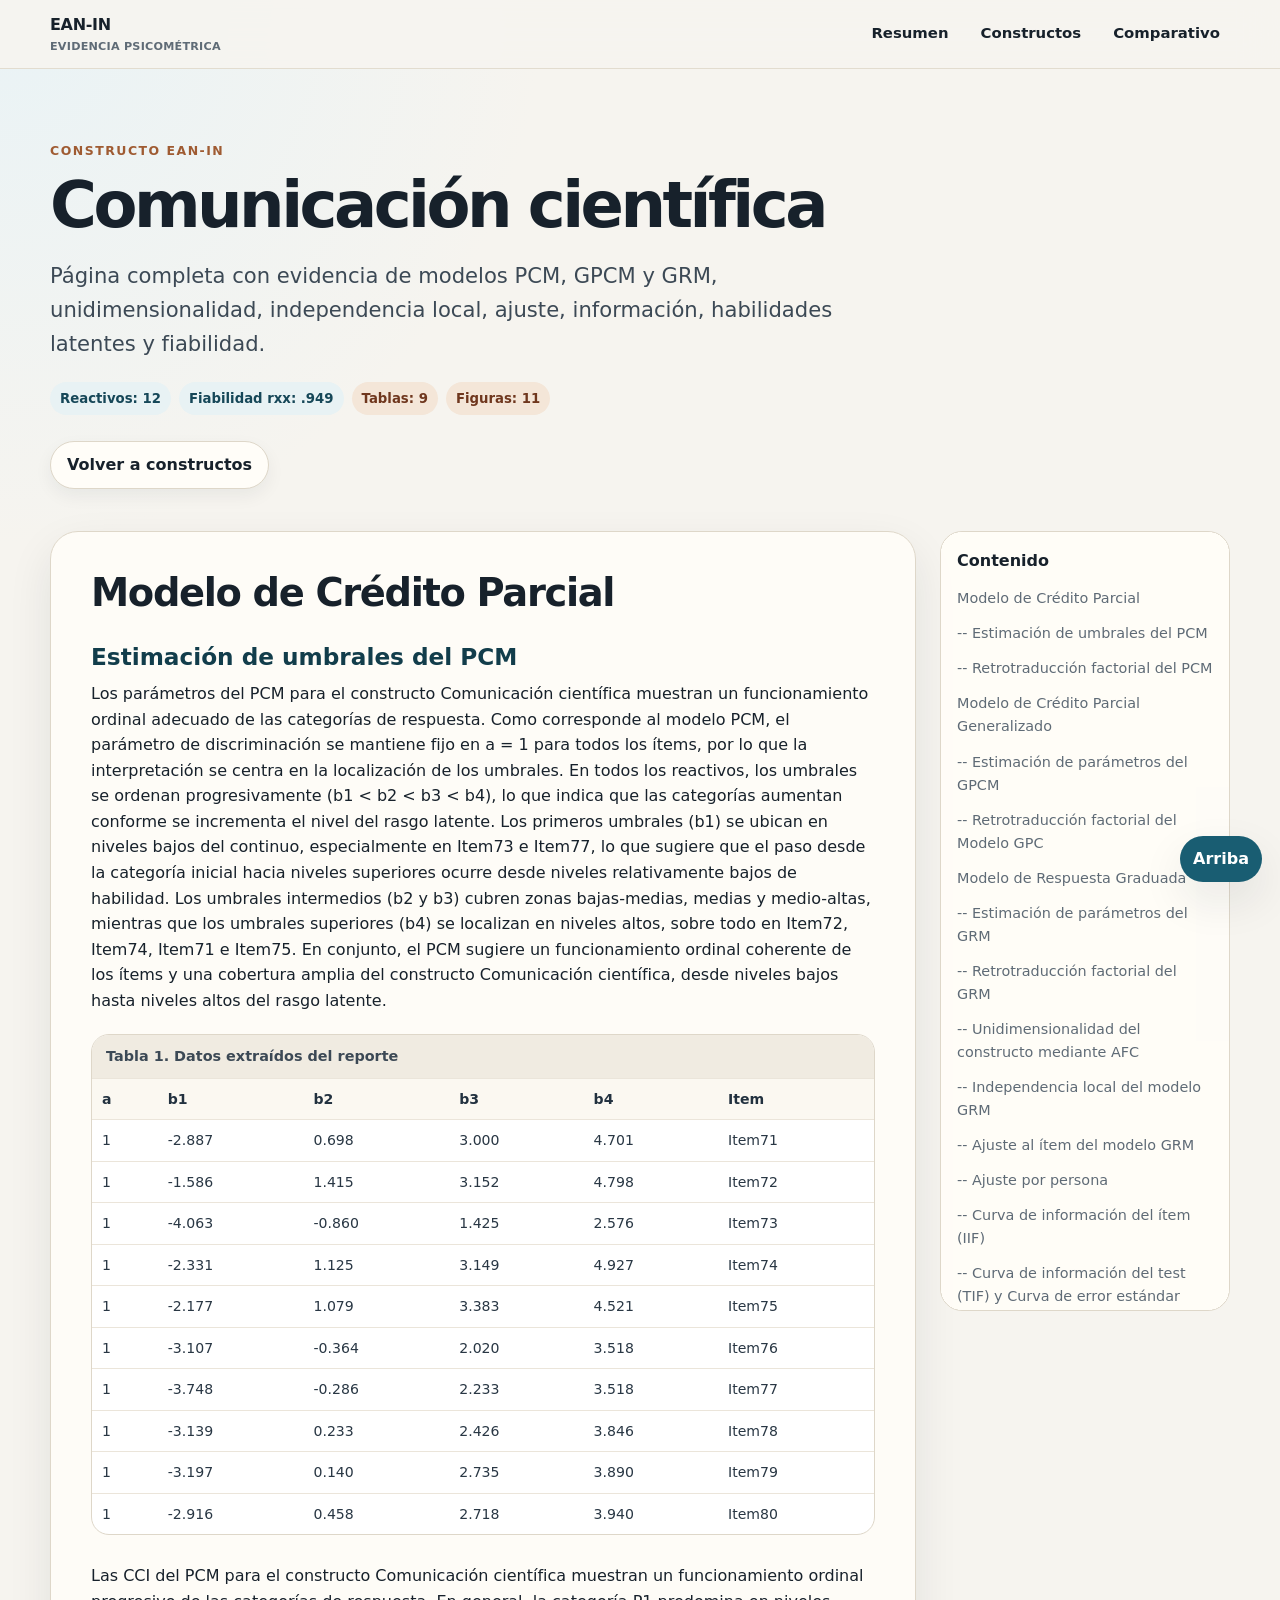
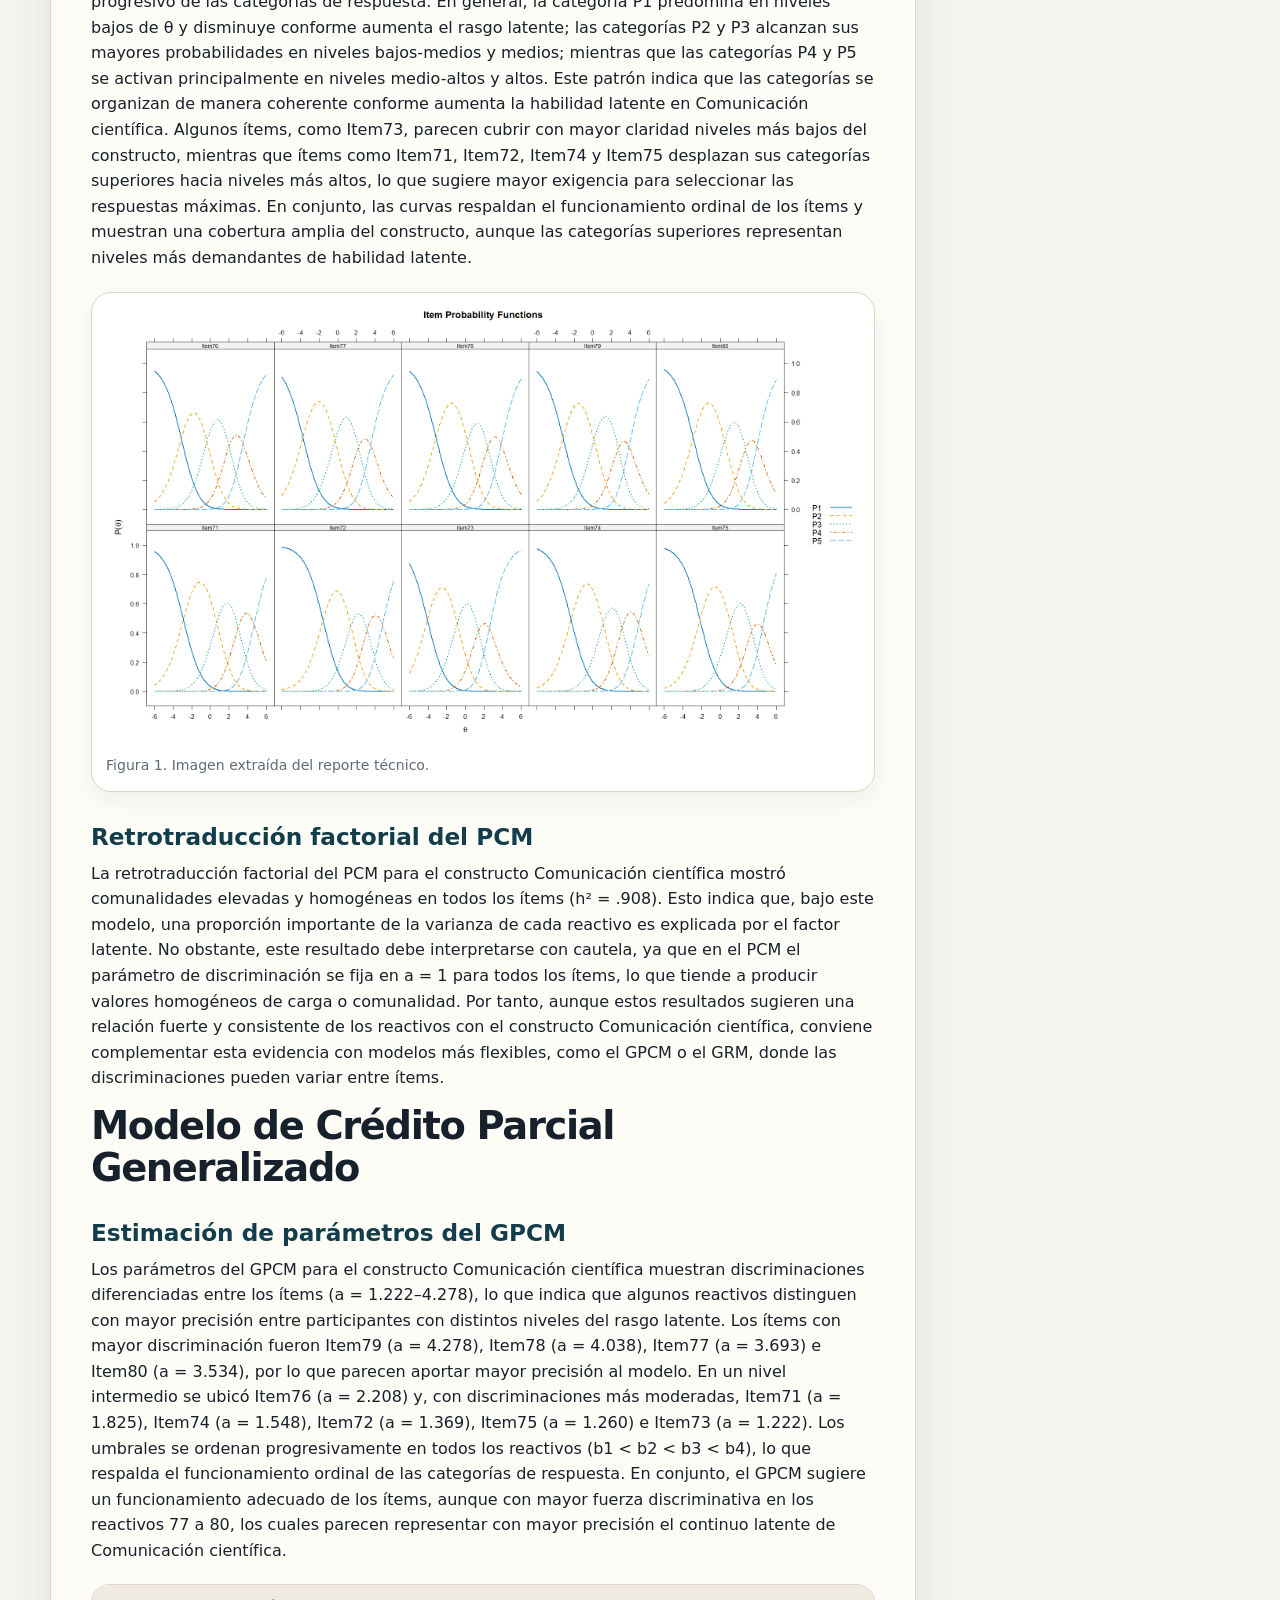
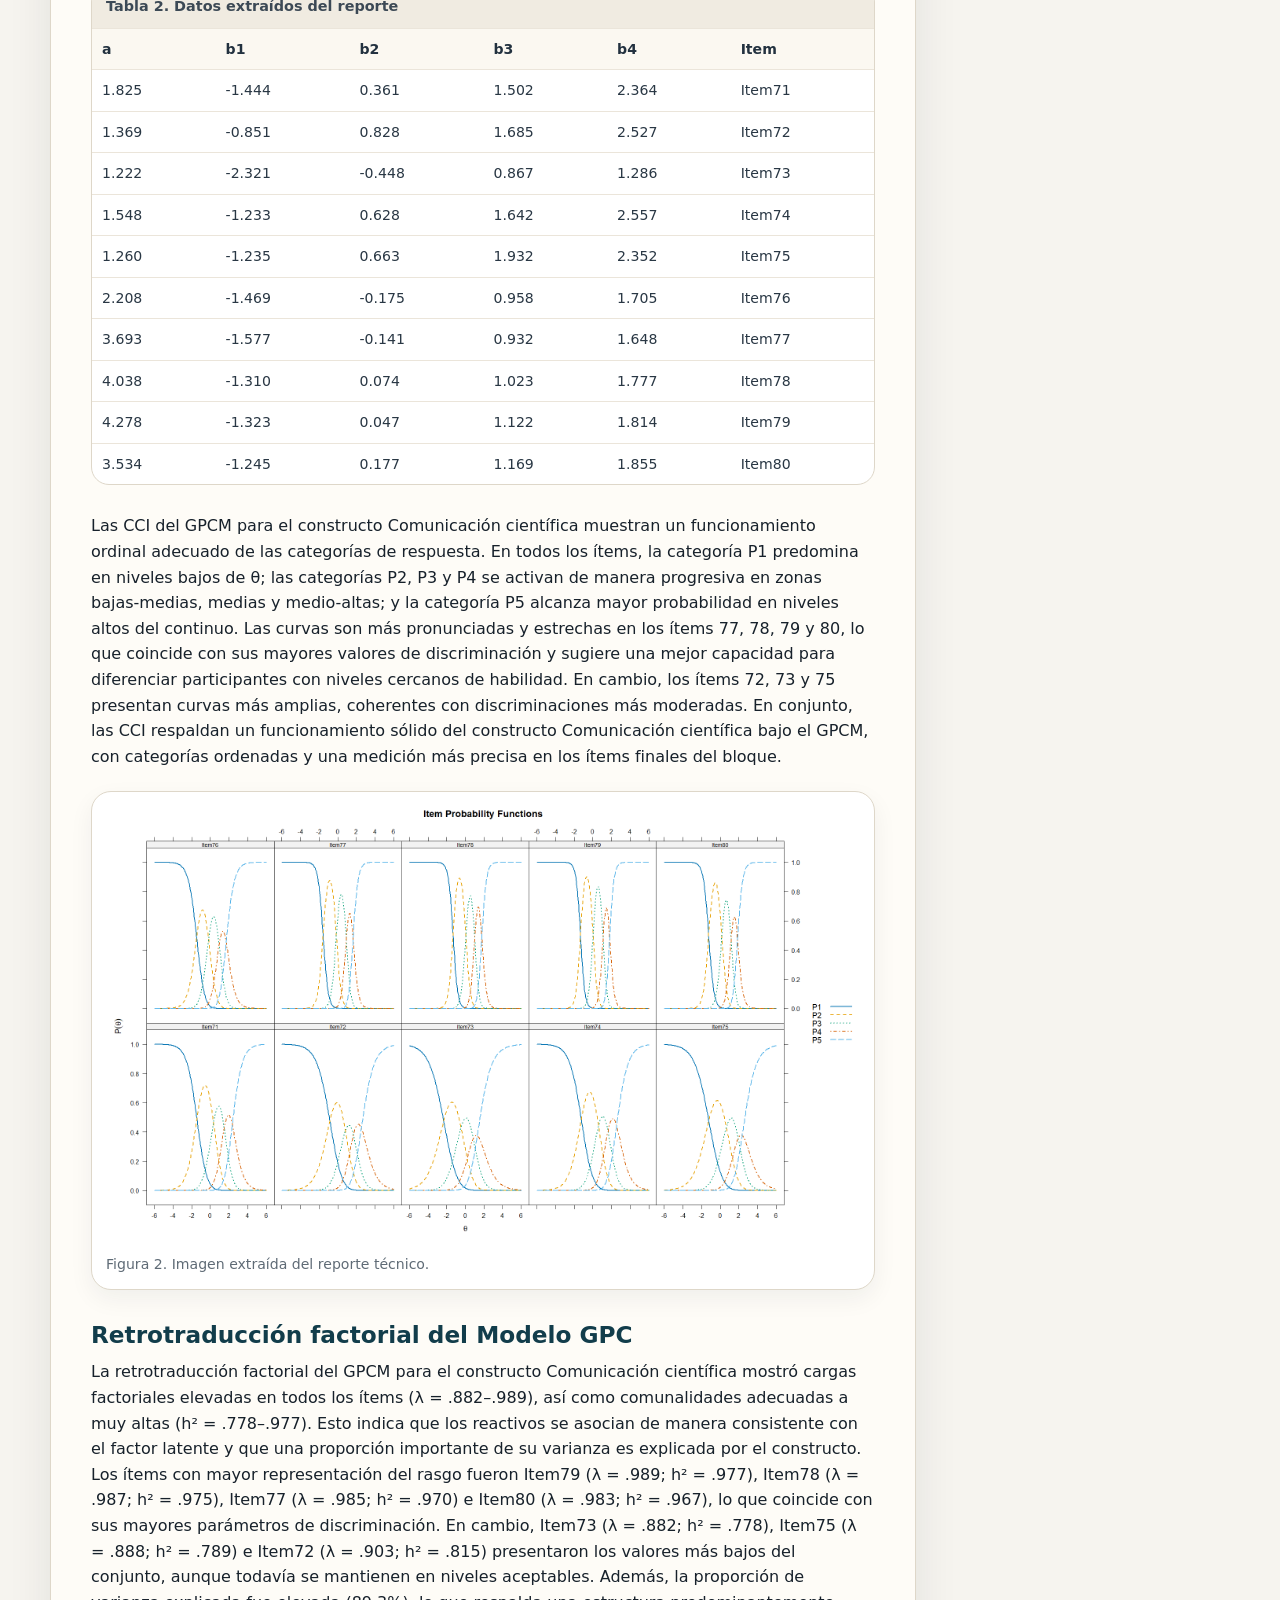
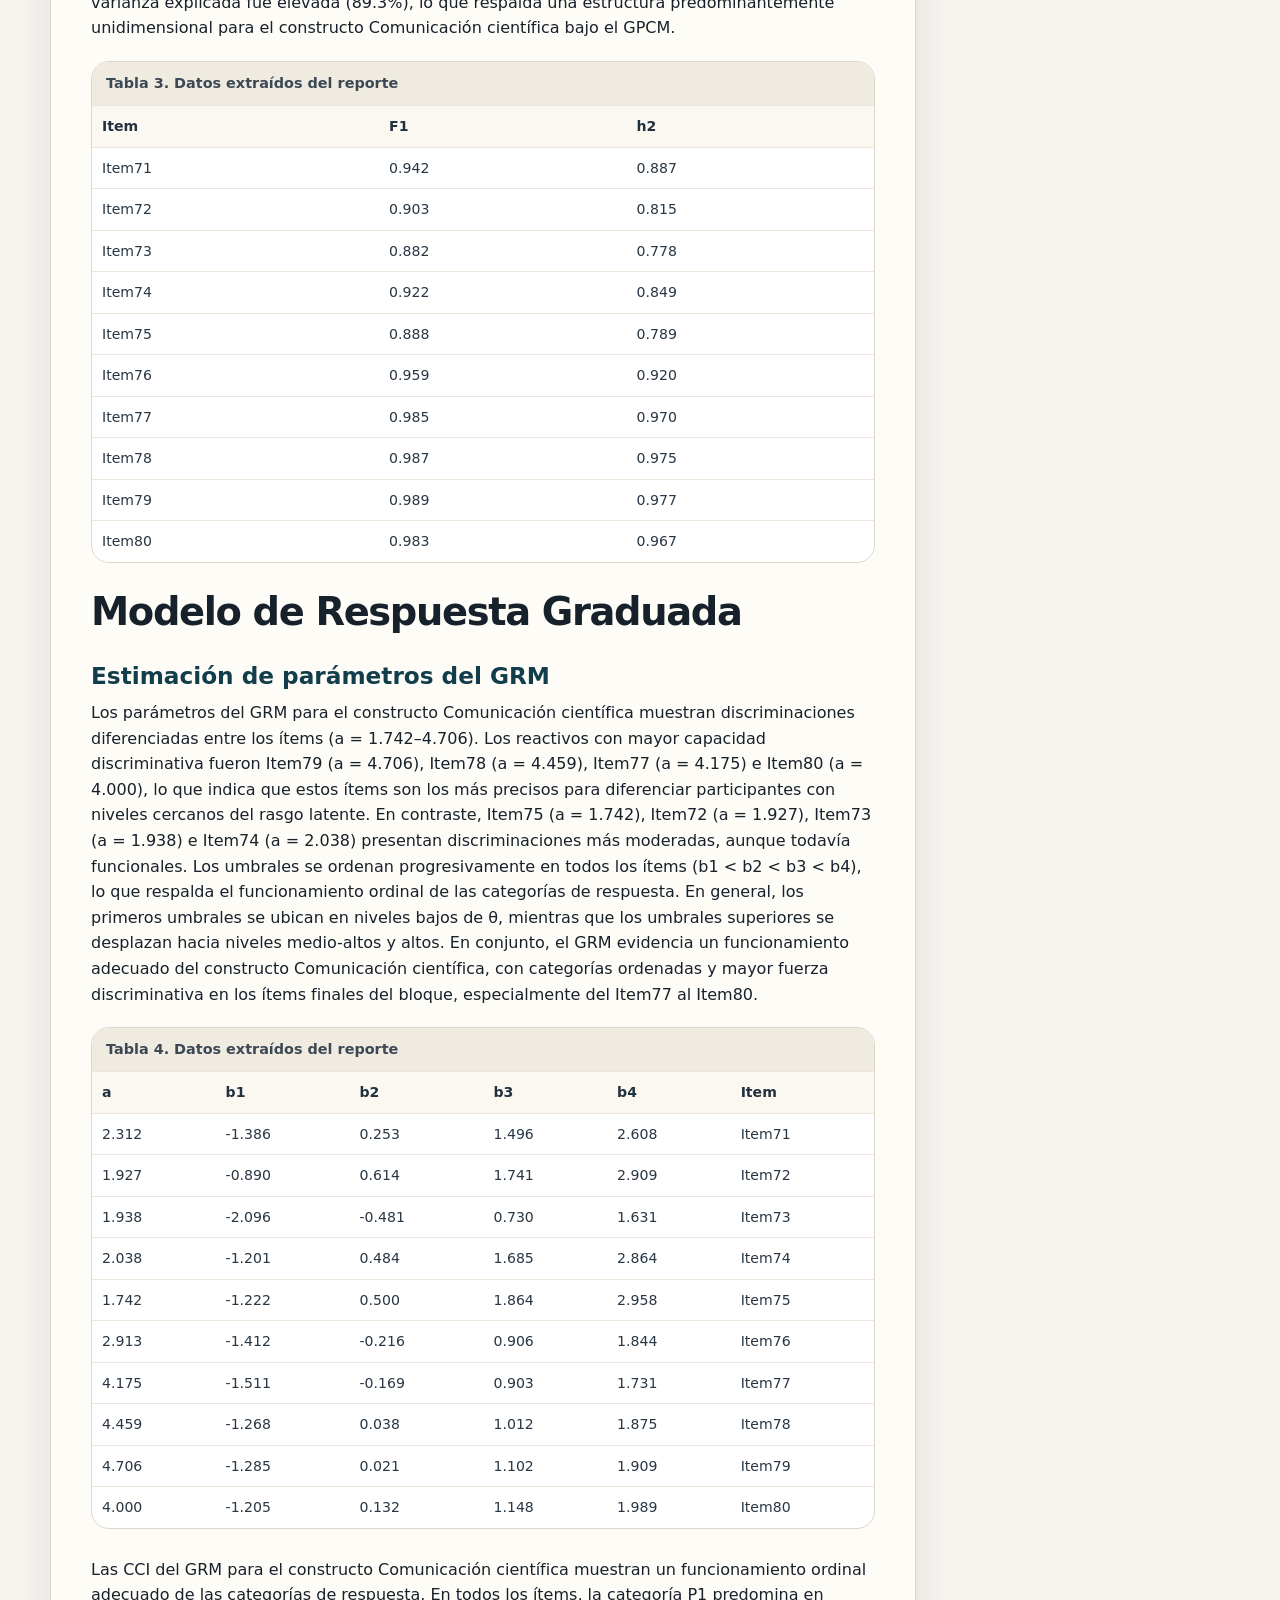
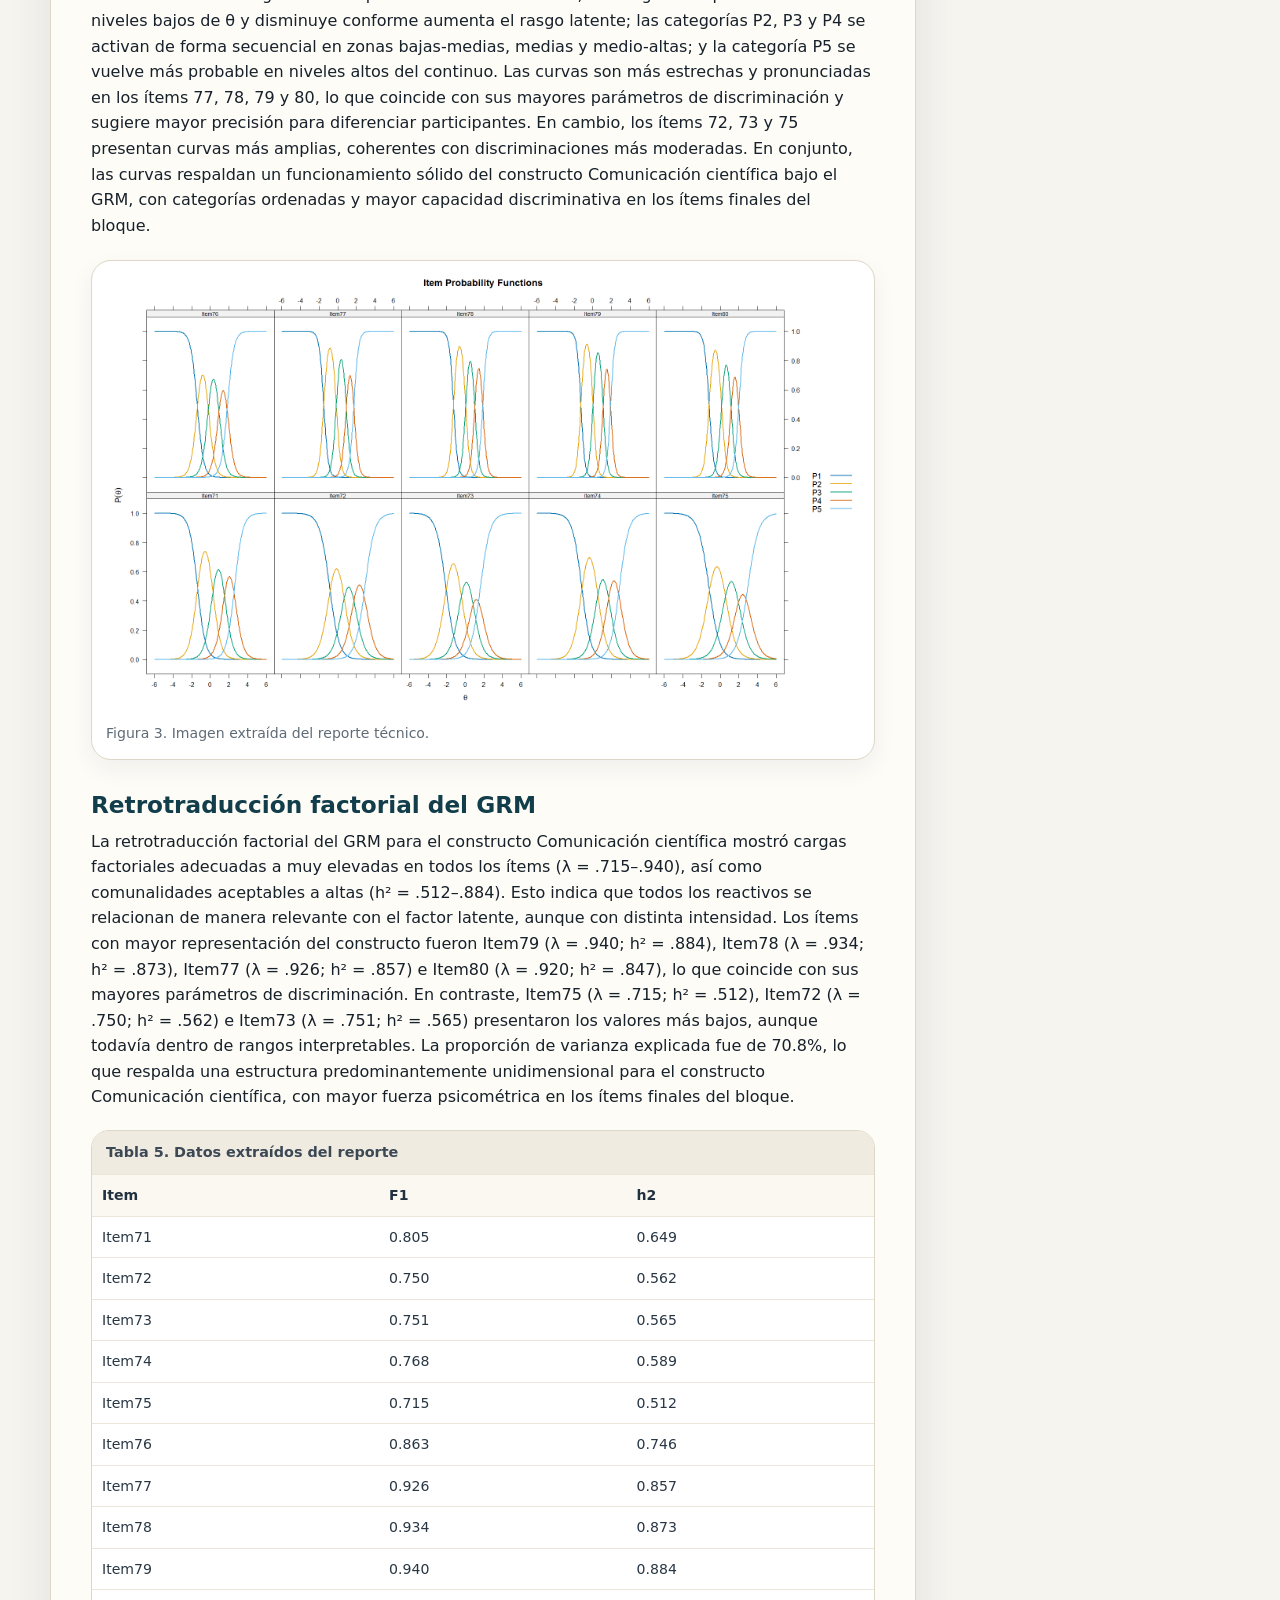
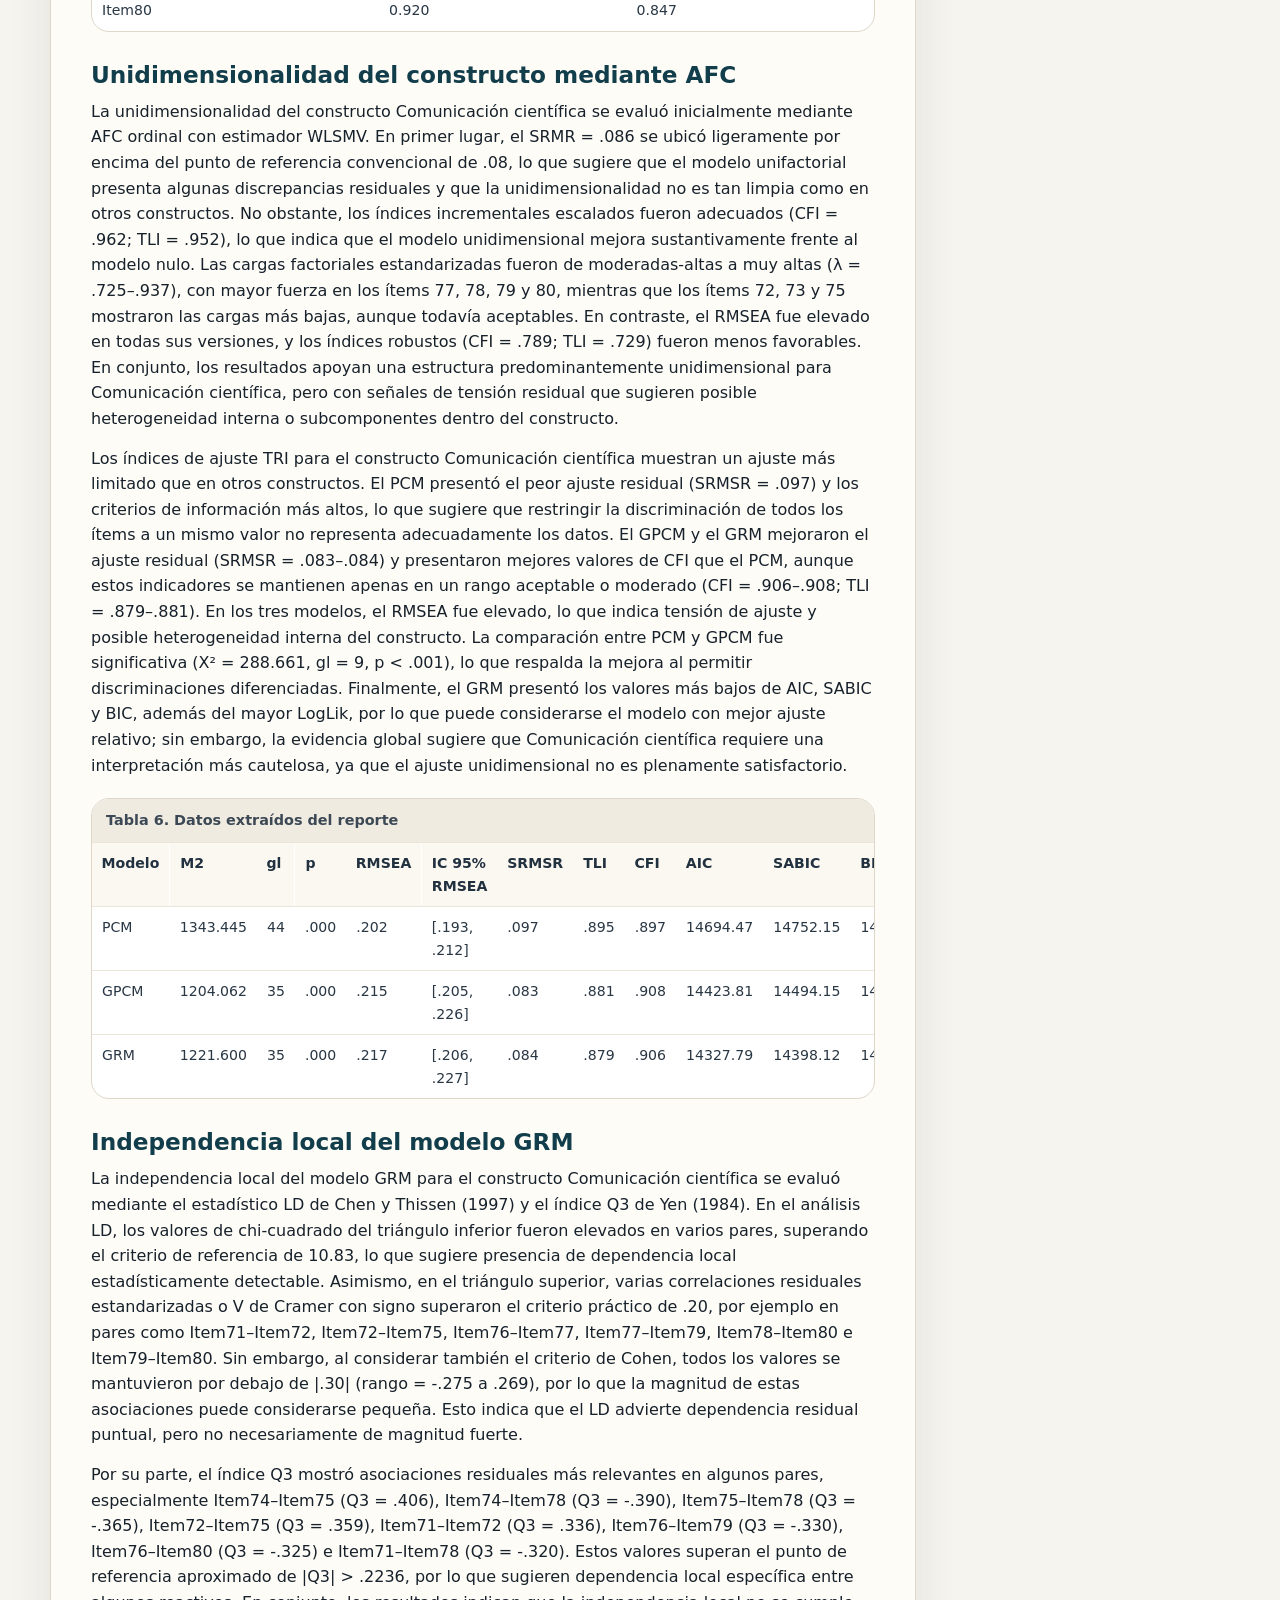
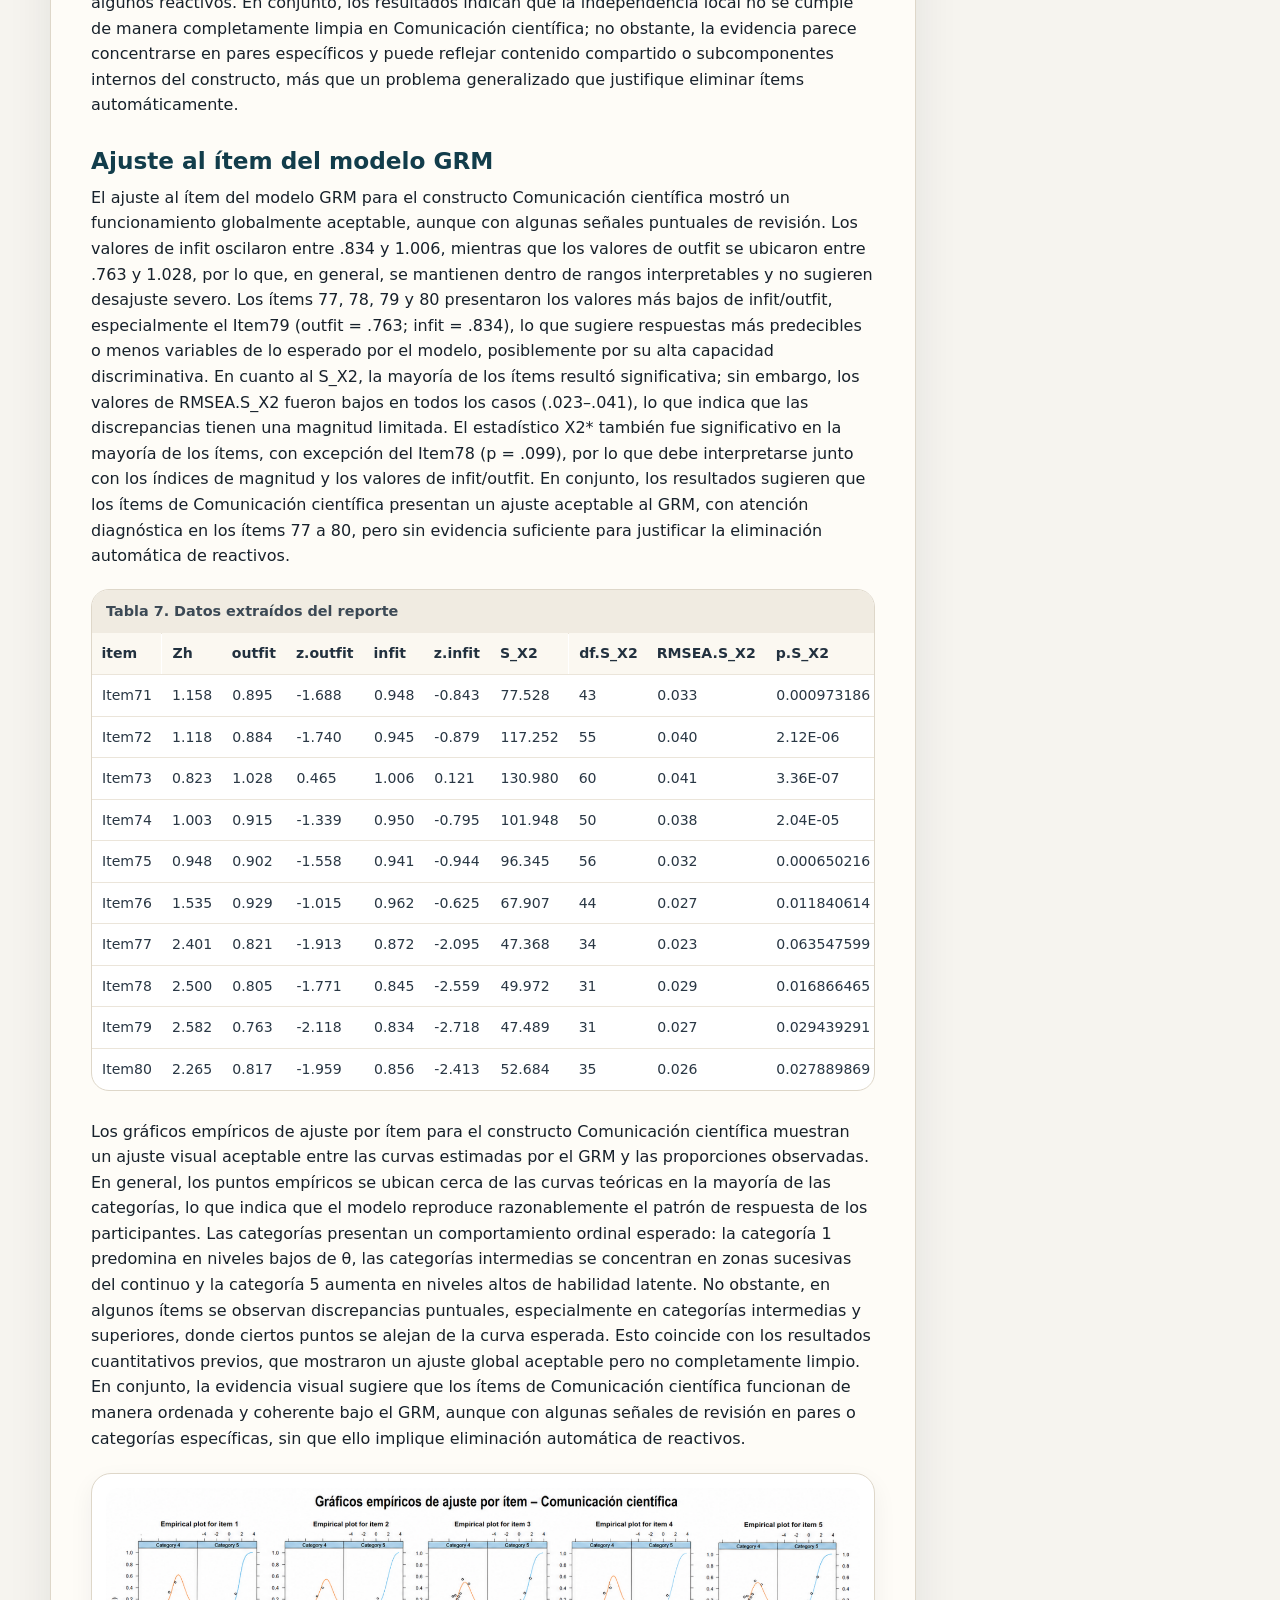
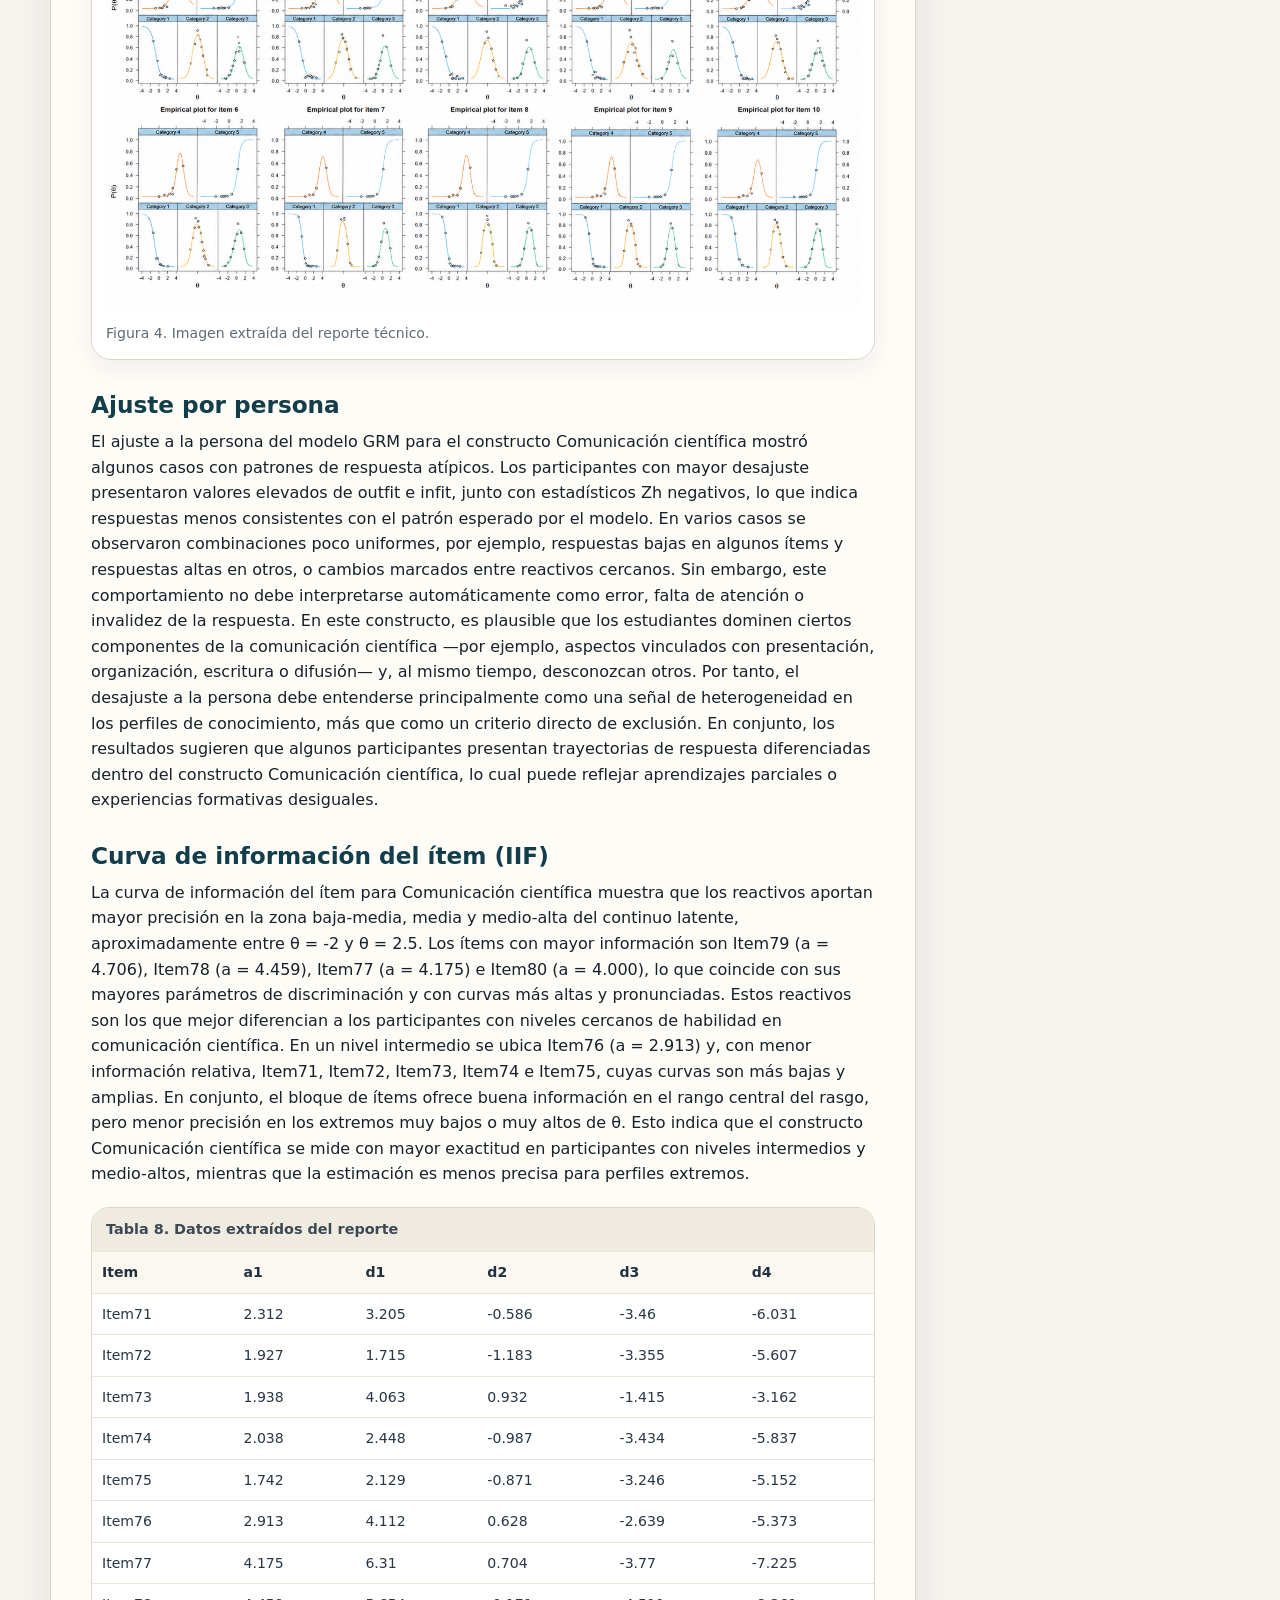
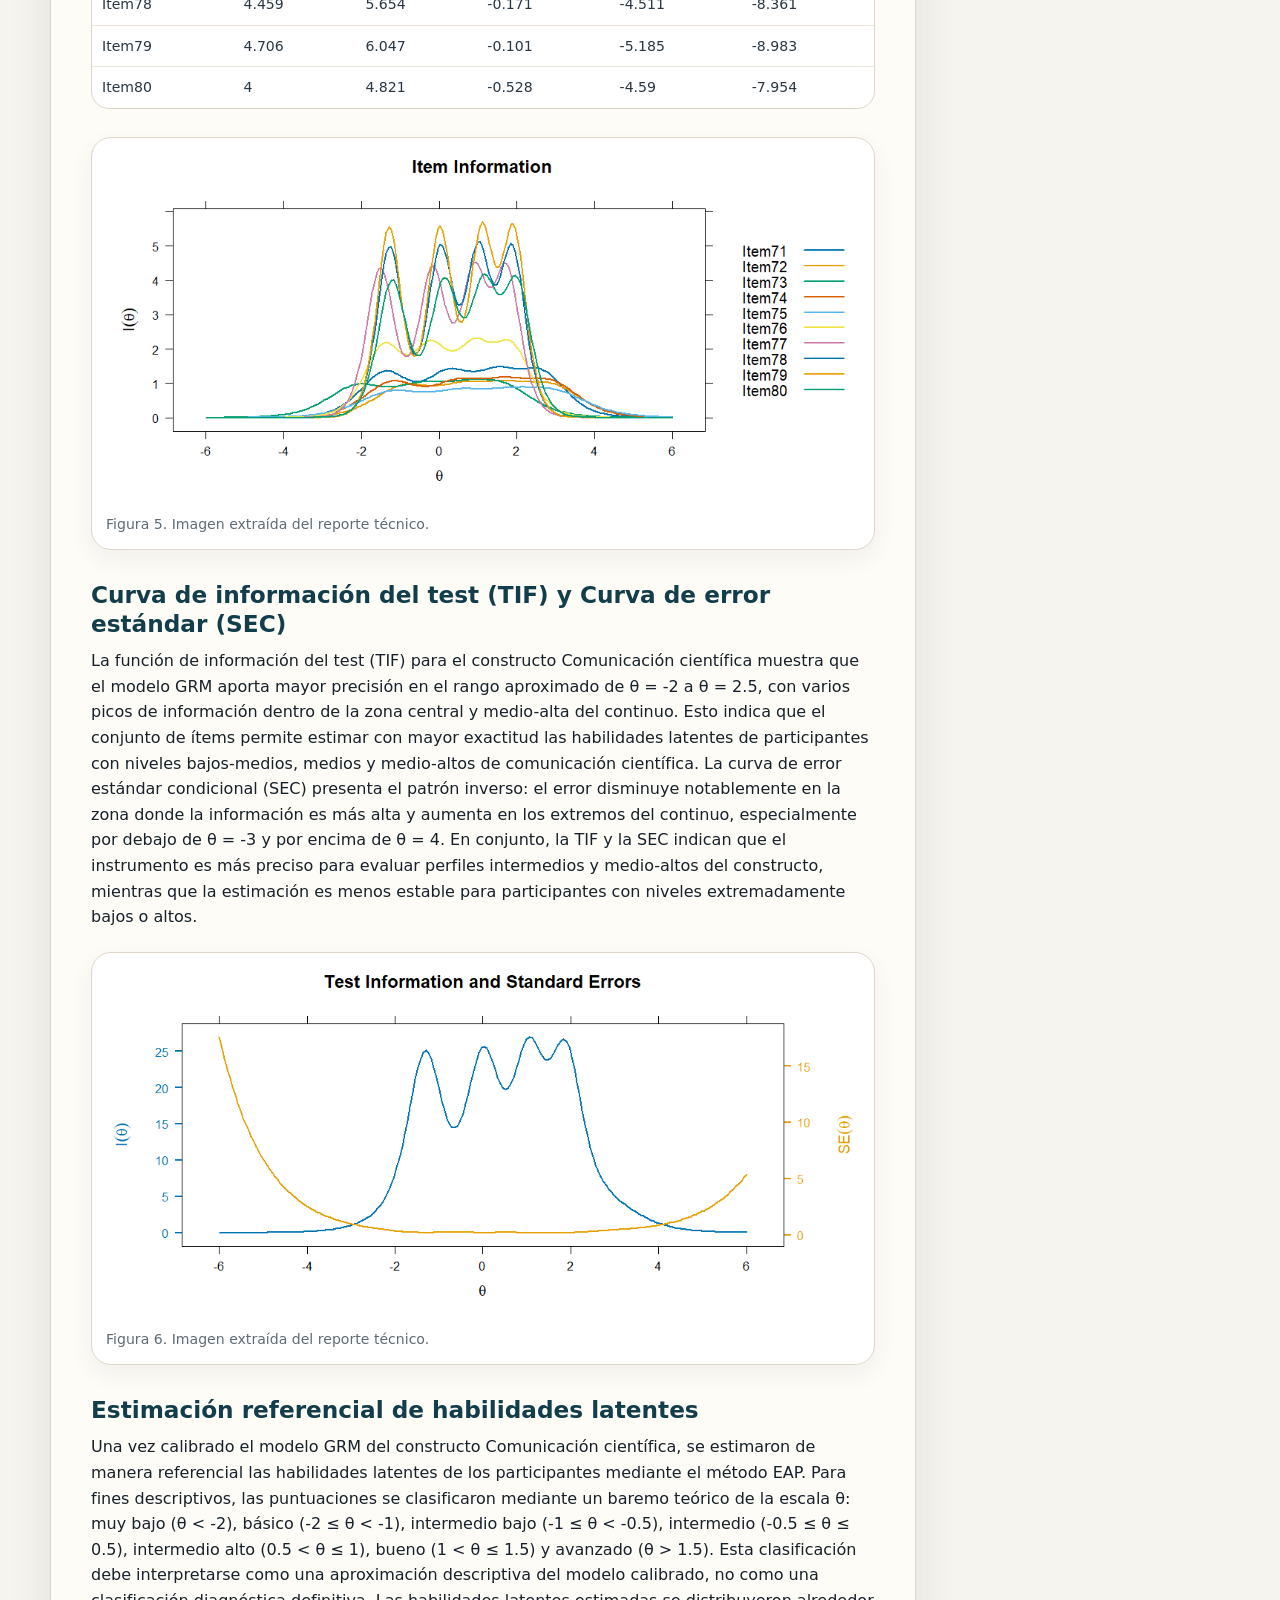
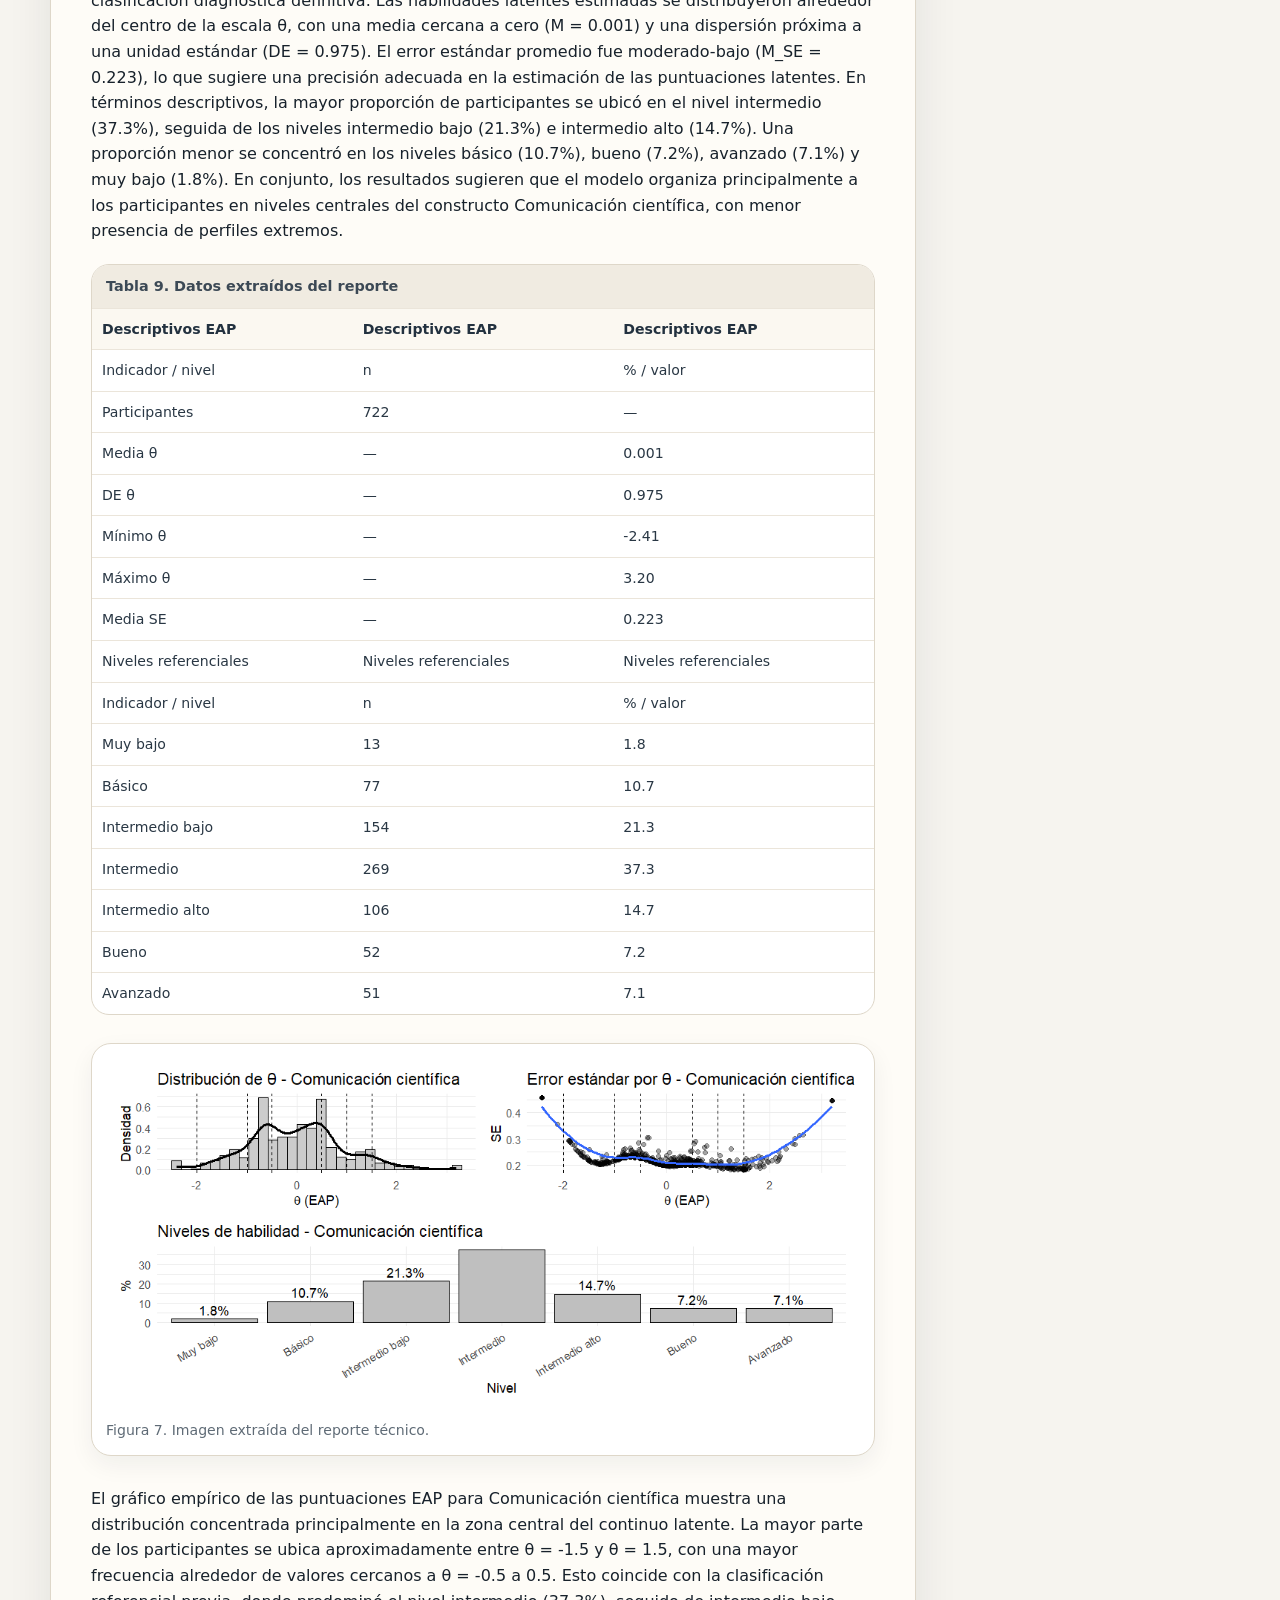
==== comunicacion-cientifica.html @ d31d7e44 "Publicar sitio EAN-IN" ====
<!doctype html>
<html lang="es">
<head>
  <meta charset="utf-8">
  <meta name="viewport" content="width=device-width, initial-scale=1">
  <meta name="description" content="Comunicación científica">
  <title>Comunicación científica | EAN-IN</title>
  <link rel="stylesheet" href="assets/styles.css">
</head>
<body id="top">
  <header class="site-header">
    <div class="container nav">
      <a class="brand" href="index.html"><span>EAN-IN</span><small>evidencia psicométrica</small></a>
      <nav class="nav-links" aria-label="Navegación principal">
        <a href="index.html#resumen">Resumen</a>
        <a href="index.html#constructos">Constructos</a>
        <a href="index.html#comparativo">Comparativo</a>
      </nav>
    </div>
  </header>
  
<main>
  <section class="hero">
    <div class="container">
      <div class="eyebrow">Constructo EAN-IN</div>
      <h1>Comunicación científica</h1>
      <p class="lead">Página completa con evidencia de modelos PCM, GPCM y GRM, unidimensionalidad, independencia local, ajuste, información, habilidades latentes y fiabilidad.</p>
      <div class="meta-row">
        <span class="pill">Reactivos: 12</span>
        <span class="pill">Fiabilidad rxx: .949</span>
        <span class="pill alt">Tablas: 9</span>
        <span class="pill alt">Figuras: 11</span>
      </div>
      <div class="hero-actions"><a class="btn" href="index.html#constructos">Volver a constructos</a></div>
    </div>
  </section>
  <section class="container construct-layout">
    <article class="content-card">
      <h2 id="modelo-de-credito-parcial">Modelo de Crédito Parcial</h2><h3 id="estimación-de-umbrales-del-pcm">Estimación de umbrales del PCM</h3><p>Los parámetros del PCM para el constructo Comunicación científica muestran un funcionamiento ordinal adecuado de las categorías de respuesta. Como corresponde al modelo PCM, el parámetro de discriminación se mantiene fijo en a = 1 para todos los ítems, por lo que la interpretación se centra en la localización de los umbrales. En todos los reactivos, los umbrales se ordenan progresivamente (b1 &lt; b2 &lt; b3 &lt; b4), lo que indica que las categorías aumentan conforme se incrementa el nivel del rasgo latente. Los primeros umbrales (b1) se ubican en niveles bajos del continuo, especialmente en Item73 e Item77, lo que sugiere que el paso desde la categoría inicial hacia niveles superiores ocurre desde niveles relativamente bajos de habilidad. Los umbrales intermedios (b2 y b3) cubren zonas bajas-medias, medias y medio-altas, mientras que los umbrales superiores (b4) se localizan en niveles altos, sobre todo en Item72, Item74, Item71 e Item75. En conjunto, el PCM sugiere un funcionamiento ordinal coherente de los ítems y una cobertura amplia del constructo Comunicación científica, desde niveles bajos hasta niveles altos del rasgo latente.</p>
<div class="table-card">
  <div class="table-head">Tabla 1. Datos extraídos del reporte</div>
  <div class="table-wrap">
    <table>
      <thead><tr><th>a</th><th>b1</th><th>b2</th><th>b3</th><th>b4</th><th>Item</th></tr></thead>
      <tbody><tr><td>1</td><td>-2.887</td><td>0.698</td><td>3.000</td><td>4.701</td><td>Item71</td></tr><tr><td>1</td><td>-1.586</td><td>1.415</td><td>3.152</td><td>4.798</td><td>Item72</td></tr><tr><td>1</td><td>-4.063</td><td>-0.860</td><td>1.425</td><td>2.576</td><td>Item73</td></tr><tr><td>1</td><td>-2.331</td><td>1.125</td><td>3.149</td><td>4.927</td><td>Item74</td></tr><tr><td>1</td><td>-2.177</td><td>1.079</td><td>3.383</td><td>4.521</td><td>Item75</td></tr><tr><td>1</td><td>-3.107</td><td>-0.364</td><td>2.020</td><td>3.518</td><td>Item76</td></tr><tr><td>1</td><td>-3.748</td><td>-0.286</td><td>2.233</td><td>3.518</td><td>Item77</td></tr><tr><td>1</td><td>-3.139</td><td>0.233</td><td>2.426</td><td>3.846</td><td>Item78</td></tr><tr><td>1</td><td>-3.197</td><td>0.140</td><td>2.735</td><td>3.890</td><td>Item79</td></tr><tr><td>1</td><td>-2.916</td><td>0.458</td><td>2.718</td><td>3.940</td><td>Item80</td></tr></tbody>
    </table>
  </div>
</div>
<p>Las CCI del PCM para el constructo Comunicación científica muestran un funcionamiento ordinal progresivo de las categorías de respuesta. En general, la categoría P1 predomina en niveles bajos de θ y disminuye conforme aumenta el rasgo latente; las categorías P2 y P3 alcanzan sus mayores probabilidades en niveles bajos-medios y medios; mientras que las categorías P4 y P5 se activan principalmente en niveles medio-altos y altos. Este patrón indica que las categorías se organizan de manera coherente conforme aumenta la habilidad latente en Comunicación científica. Algunos ítems, como Item73, parecen cubrir con mayor claridad niveles más bajos del constructo, mientras que ítems como Item71, Item72, Item74 y Item75 desplazan sus categorías superiores hacia niveles más altos, lo que sugiere mayor exigencia para seleccionar las respuestas máximas. En conjunto, las curvas respaldan el funcionamiento ordinal de los ítems y muestran una cobertura amplia del constructo, aunque las categorías superiores representan niveles más demandantes de habilidad latente.</p>
<figure class="figure-card">
  <img src="assets/media/image74.png" alt="Figura 1 del reporte EAN-IN" loading="lazy">
  <figcaption>Figura 1. Imagen extraída del reporte técnico.</figcaption>
</figure>
<h3 id="retrotraduccion-factorial-del-pcm">Retrotraducción factorial del PCM</h3><p>La retrotraducción factorial del PCM para el constructo Comunicación científica mostró comunalidades elevadas y homogéneas en todos los ítems (h² = .908). Esto indica que, bajo este modelo, una proporción importante de la varianza de cada reactivo es explicada por el factor latente. No obstante, este resultado debe interpretarse con cautela, ya que en el PCM el parámetro de discriminación se fija en a = 1 para todos los ítems, lo que tiende a producir valores homogéneos de carga o comunalidad. Por tanto, aunque estos resultados sugieren una relación fuerte y consistente de los reactivos con el constructo Comunicación científica, conviene complementar esta evidencia con modelos más flexibles, como el GPCM o el GRM, donde las discriminaciones pueden variar entre ítems.</p><h2 id="modelo-de-credito-parcial-generalizado">Modelo de Crédito Parcial Generalizado</h2><h3 id="estimación-de-parametros-del-gpcm">Estimación de parámetros del GPCM</h3><p>Los parámetros del GPCM para el constructo Comunicación científica muestran discriminaciones diferenciadas entre los ítems (a = 1.222–4.278), lo que indica que algunos reactivos distinguen con mayor precisión entre participantes con distintos niveles del rasgo latente. Los ítems con mayor discriminación fueron Item79 (a = 4.278), Item78 (a = 4.038), Item77 (a = 3.693) e Item80 (a = 3.534), por lo que parecen aportar mayor precisión al modelo. En un nivel intermedio se ubicó Item76 (a = 2.208) y, con discriminaciones más moderadas, Item71 (a = 1.825), Item74 (a = 1.548), Item72 (a = 1.369), Item75 (a = 1.260) e Item73 (a = 1.222). Los umbrales se ordenan progresivamente en todos los reactivos (b1 &lt; b2 &lt; b3 &lt; b4), lo que respalda el funcionamiento ordinal de las categorías de respuesta. En conjunto, el GPCM sugiere un funcionamiento adecuado de los ítems, aunque con mayor fuerza discriminativa en los reactivos 77 a 80, los cuales parecen representar con mayor precisión el continuo latente de Comunicación científica.</p>
<div class="table-card">
  <div class="table-head">Tabla 2. Datos extraídos del reporte</div>
  <div class="table-wrap">
    <table>
      <thead><tr><th>a</th><th>b1</th><th>b2</th><th>b3</th><th>b4</th><th>Item</th></tr></thead>
      <tbody><tr><td>1.825</td><td>-1.444</td><td>0.361</td><td>1.502</td><td>2.364</td><td>Item71</td></tr><tr><td>1.369</td><td>-0.851</td><td>0.828</td><td>1.685</td><td>2.527</td><td>Item72</td></tr><tr><td>1.222</td><td>-2.321</td><td>-0.448</td><td>0.867</td><td>1.286</td><td>Item73</td></tr><tr><td>1.548</td><td>-1.233</td><td>0.628</td><td>1.642</td><td>2.557</td><td>Item74</td></tr><tr><td>1.260</td><td>-1.235</td><td>0.663</td><td>1.932</td><td>2.352</td><td>Item75</td></tr><tr><td>2.208</td><td>-1.469</td><td>-0.175</td><td>0.958</td><td>1.705</td><td>Item76</td></tr><tr><td>3.693</td><td>-1.577</td><td>-0.141</td><td>0.932</td><td>1.648</td><td>Item77</td></tr><tr><td>4.038</td><td>-1.310</td><td>0.074</td><td>1.023</td><td>1.777</td><td>Item78</td></tr><tr><td>4.278</td><td>-1.323</td><td>0.047</td><td>1.122</td><td>1.814</td><td>Item79</td></tr><tr><td>3.534</td><td>-1.245</td><td>0.177</td><td>1.169</td><td>1.855</td><td>Item80</td></tr></tbody>
    </table>
  </div>
</div>
<p>Las CCI del GPCM para el constructo Comunicación científica muestran un funcionamiento ordinal adecuado de las categorías de respuesta. En todos los ítems, la categoría P1 predomina en niveles bajos de θ; las categorías P2, P3 y P4 se activan de manera progresiva en zonas bajas-medias, medias y medio-altas; y la categoría P5 alcanza mayor probabilidad en niveles altos del continuo. Las curvas son más pronunciadas y estrechas en los ítems 77, 78, 79 y 80, lo que coincide con sus mayores valores de discriminación y sugiere una mejor capacidad para diferenciar participantes con niveles cercanos de habilidad. En cambio, los ítems 72, 73 y 75 presentan curvas más amplias, coherentes con discriminaciones más moderadas. En conjunto, las CCI respaldan un funcionamiento sólido del constructo Comunicación científica bajo el GPCM, con categorías ordenadas y una medición más precisa en los ítems finales del bloque.</p>
<figure class="figure-card">
  <img src="assets/media/image75.png" alt="Figura 2 del reporte EAN-IN" loading="lazy">
  <figcaption>Figura 2. Imagen extraída del reporte técnico.</figcaption>
</figure>
<h3 id="retrotraduccion-factorial-del-modelo-gpc">Retrotraducción factorial del Modelo GPC</h3><p>La retrotraducción factorial del GPCM para el constructo Comunicación científica mostró cargas factoriales elevadas en todos los ítems (λ = .882–.989), así como comunalidades adecuadas a muy altas (h² = .778–.977). Esto indica que los reactivos se asocian de manera consistente con el factor latente y que una proporción importante de su varianza es explicada por el constructo. Los ítems con mayor representación del rasgo fueron Item79 (λ = .989; h² = .977), Item78 (λ = .987; h² = .975), Item77 (λ = .985; h² = .970) e Item80 (λ = .983; h² = .967), lo que coincide con sus mayores parámetros de discriminación. En cambio, Item73 (λ = .882; h² = .778), Item75 (λ = .888; h² = .789) e Item72 (λ = .903; h² = .815) presentaron los valores más bajos del conjunto, aunque todavía se mantienen en niveles aceptables. Además, la proporción de varianza explicada fue elevada (89.3%), lo que respalda una estructura predominantemente unidimensional para el constructo Comunicación científica bajo el GPCM.</p>
<div class="table-card">
  <div class="table-head">Tabla 3. Datos extraídos del reporte</div>
  <div class="table-wrap">
    <table>
      <thead><tr><th>Item</th><th>F1</th><th>h2</th></tr></thead>
      <tbody><tr><td>Item71</td><td>0.942</td><td>0.887</td></tr><tr><td>Item72</td><td>0.903</td><td>0.815</td></tr><tr><td>Item73</td><td>0.882</td><td>0.778</td></tr><tr><td>Item74</td><td>0.922</td><td>0.849</td></tr><tr><td>Item75</td><td>0.888</td><td>0.789</td></tr><tr><td>Item76</td><td>0.959</td><td>0.920</td></tr><tr><td>Item77</td><td>0.985</td><td>0.970</td></tr><tr><td>Item78</td><td>0.987</td><td>0.975</td></tr><tr><td>Item79</td><td>0.989</td><td>0.977</td></tr><tr><td>Item80</td><td>0.983</td><td>0.967</td></tr></tbody>
    </table>
  </div>
</div>
<h2 id="modelo-de-respuesta-graduada">Modelo de Respuesta Graduada</h2><h3 id="estimación-de-parametros-del-grm">Estimación de parámetros del GRM</h3><p>Los parámetros del GRM para el constructo Comunicación científica muestran discriminaciones diferenciadas entre los ítems (a = 1.742–4.706). Los reactivos con mayor capacidad discriminativa fueron Item79 (a = 4.706), Item78 (a = 4.459), Item77 (a = 4.175) e Item80 (a = 4.000), lo que indica que estos ítems son los más precisos para diferenciar participantes con niveles cercanos del rasgo latente. En contraste, Item75 (a = 1.742), Item72 (a = 1.927), Item73 (a = 1.938) e Item74 (a = 2.038) presentan discriminaciones más moderadas, aunque todavía funcionales. Los umbrales se ordenan progresivamente en todos los ítems (b1 &lt; b2 &lt; b3 &lt; b4), lo que respalda el funcionamiento ordinal de las categorías de respuesta. En general, los primeros umbrales se ubican en niveles bajos de θ, mientras que los umbrales superiores se desplazan hacia niveles medio-altos y altos. En conjunto, el GRM evidencia un funcionamiento adecuado del constructo Comunicación científica, con categorías ordenadas y mayor fuerza discriminativa en los ítems finales del bloque, especialmente del Item77 al Item80.</p>
<div class="table-card">
  <div class="table-head">Tabla 4. Datos extraídos del reporte</div>
  <div class="table-wrap">
    <table>
      <thead><tr><th>a</th><th>b1</th><th>b2</th><th>b3</th><th>b4</th><th>Item</th></tr></thead>
      <tbody><tr><td>2.312</td><td>-1.386</td><td>0.253</td><td>1.496</td><td>2.608</td><td>Item71</td></tr><tr><td>1.927</td><td>-0.890</td><td>0.614</td><td>1.741</td><td>2.909</td><td>Item72</td></tr><tr><td>1.938</td><td>-2.096</td><td>-0.481</td><td>0.730</td><td>1.631</td><td>Item73</td></tr><tr><td>2.038</td><td>-1.201</td><td>0.484</td><td>1.685</td><td>2.864</td><td>Item74</td></tr><tr><td>1.742</td><td>-1.222</td><td>0.500</td><td>1.864</td><td>2.958</td><td>Item75</td></tr><tr><td>2.913</td><td>-1.412</td><td>-0.216</td><td>0.906</td><td>1.844</td><td>Item76</td></tr><tr><td>4.175</td><td>-1.511</td><td>-0.169</td><td>0.903</td><td>1.731</td><td>Item77</td></tr><tr><td>4.459</td><td>-1.268</td><td>0.038</td><td>1.012</td><td>1.875</td><td>Item78</td></tr><tr><td>4.706</td><td>-1.285</td><td>0.021</td><td>1.102</td><td>1.909</td><td>Item79</td></tr><tr><td>4.000</td><td>-1.205</td><td>0.132</td><td>1.148</td><td>1.989</td><td>Item80</td></tr></tbody>
    </table>
  </div>
</div>
<p>Las CCI del GRM para el constructo Comunicación científica muestran un funcionamiento ordinal adecuado de las categorías de respuesta. En todos los ítems, la categoría P1 predomina en niveles bajos de θ y disminuye conforme aumenta el rasgo latente; las categorías P2, P3 y P4 se activan de forma secuencial en zonas bajas-medias, medias y medio-altas; y la categoría P5 se vuelve más probable en niveles altos del continuo. Las curvas son más estrechas y pronunciadas en los ítems 77, 78, 79 y 80, lo que coincide con sus mayores parámetros de discriminación y sugiere mayor precisión para diferenciar participantes. En cambio, los ítems 72, 73 y 75 presentan curvas más amplias, coherentes con discriminaciones más moderadas. En conjunto, las curvas respaldan un funcionamiento sólido del constructo Comunicación científica bajo el GRM, con categorías ordenadas y mayor capacidad discriminativa en los ítems finales del bloque.</p>
<figure class="figure-card">
  <img src="assets/media/image76.png" alt="Figura 3 del reporte EAN-IN" loading="lazy">
  <figcaption>Figura 3. Imagen extraída del reporte técnico.</figcaption>
</figure>
<h3 id="retrotraduccion-factorial-del-grm">Retrotraducción factorial del GRM</h3><p>La retrotraducción factorial del GRM para el constructo Comunicación científica mostró cargas factoriales adecuadas a muy elevadas en todos los ítems (λ = .715–.940), así como comunalidades aceptables a altas (h² = .512–.884). Esto indica que todos los reactivos se relacionan de manera relevante con el factor latente, aunque con distinta intensidad. Los ítems con mayor representación del constructo fueron Item79 (λ = .940; h² = .884), Item78 (λ = .934; h² = .873), Item77 (λ = .926; h² = .857) e Item80 (λ = .920; h² = .847), lo que coincide con sus mayores parámetros de discriminación. En contraste, Item75 (λ = .715; h² = .512), Item72 (λ = .750; h² = .562) e Item73 (λ = .751; h² = .565) presentaron los valores más bajos, aunque todavía dentro de rangos interpretables. La proporción de varianza explicada fue de 70.8%, lo que respalda una estructura predominantemente unidimensional para el constructo Comunicación científica, con mayor fuerza psicométrica en los ítems finales del bloque.</p>
<div class="table-card">
  <div class="table-head">Tabla 5. Datos extraídos del reporte</div>
  <div class="table-wrap">
    <table>
      <thead><tr><th>Item</th><th>F1</th><th>h2</th></tr></thead>
      <tbody><tr><td>Item71</td><td>0.805</td><td>0.649</td></tr><tr><td>Item72</td><td>0.750</td><td>0.562</td></tr><tr><td>Item73</td><td>0.751</td><td>0.565</td></tr><tr><td>Item74</td><td>0.768</td><td>0.589</td></tr><tr><td>Item75</td><td>0.715</td><td>0.512</td></tr><tr><td>Item76</td><td>0.863</td><td>0.746</td></tr><tr><td>Item77</td><td>0.926</td><td>0.857</td></tr><tr><td>Item78</td><td>0.934</td><td>0.873</td></tr><tr><td>Item79</td><td>0.940</td><td>0.884</td></tr><tr><td>Item80</td><td>0.920</td><td>0.847</td></tr></tbody>
    </table>
  </div>
</div>
<h3 id="unidimensionalidad-del-constructo-mediante-afc">Unidimensionalidad del constructo mediante AFC</h3><p>La unidimensionalidad del constructo Comunicación científica se evaluó inicialmente mediante AFC ordinal con estimador WLSMV. En primer lugar, el SRMR = .086 se ubicó ligeramente por encima del punto de referencia convencional de .08, lo que sugiere que el modelo unifactorial presenta algunas discrepancias residuales y que la unidimensionalidad no es tan limpia como en otros constructos. No obstante, los índices incrementales escalados fueron adecuados (CFI = .962; TLI = .952), lo que indica que el modelo unidimensional mejora sustantivamente frente al modelo nulo. Las cargas factoriales estandarizadas fueron de moderadas-altas a muy altas (λ = .725–.937), con mayor fuerza en los ítems 77, 78, 79 y 80, mientras que los ítems 72, 73 y 75 mostraron las cargas más bajas, aunque todavía aceptables. En contraste, el RMSEA fue elevado en todas sus versiones, y los índices robustos (CFI = .789; TLI = .729) fueron menos favorables. En conjunto, los resultados apoyan una estructura predominantemente unidimensional para Comunicación científica, pero con señales de tensión residual que sugieren posible heterogeneidad interna o subcomponentes dentro del constructo.</p><p>Los índices de ajuste TRI para el constructo Comunicación científica muestran un ajuste más limitado que en otros constructos. El PCM presentó el peor ajuste residual (SRMSR = .097) y los criterios de información más altos, lo que sugiere que restringir la discriminación de todos los ítems a un mismo valor no representa adecuadamente los datos. El GPCM y el GRM mejoraron el ajuste residual (SRMSR = .083–.084) y presentaron mejores valores de CFI que el PCM, aunque estos indicadores se mantienen apenas en un rango aceptable o moderado (CFI = .906–.908; TLI = .879–.881). En los tres modelos, el RMSEA fue elevado, lo que indica tensión de ajuste y posible heterogeneidad interna del constructo. La comparación entre PCM y GPCM fue significativa (X² = 288.661, gl = 9, p &lt; .001), lo que respalda la mejora al permitir discriminaciones diferenciadas. Finalmente, el GRM presentó los valores más bajos de AIC, SABIC y BIC, además del mayor LogLik, por lo que puede considerarse el modelo con mejor ajuste relativo; sin embargo, la evidencia global sugiere que Comunicación científica requiere una interpretación más cautelosa, ya que el ajuste unidimensional no es plenamente satisfactorio.</p>
<div class="table-card">
  <div class="table-head">Tabla 6. Datos extraídos del reporte</div>
  <div class="table-wrap">
    <table>
      <thead><tr><th>Modelo</th><th>M2</th><th>gl</th><th>p</th><th>RMSEA</th><th>IC 95% RMSEA</th><th>SRMSR</th><th>TLI</th><th>CFI</th><th>AIC</th><th>SABIC</th><th>BIC</th><th>LogLik</th></tr></thead>
      <tbody><tr><td>PCM</td><td>1343.445</td><td>44</td><td>.000</td><td>.202</td><td>[.193, .212]</td><td>.097</td><td>.895</td><td>.897</td><td>14694.47</td><td>14752.15</td><td>14882.34</td><td>-7306.237</td></tr><tr><td>GPCM</td><td>1204.062</td><td>35</td><td>.000</td><td>.215</td><td>[.205, .226]</td><td>.083</td><td>.881</td><td>.908</td><td>14423.81</td><td>14494.15</td><td>14652.92</td><td>-7161.907</td></tr><tr><td>GRM</td><td>1221.600</td><td>35</td><td>.000</td><td>.217</td><td>[.206, .227]</td><td>.084</td><td>.879</td><td>.906</td><td>14327.79</td><td>14398.12</td><td>14556.89</td><td>-7113.894</td></tr></tbody>
    </table>
  </div>
</div>
<h3 id="independencia-local-del-modelo-grm">Independencia local del modelo GRM</h3><p>La independencia local del modelo GRM para el constructo Comunicación científica se evaluó mediante el estadístico LD de Chen y Thissen (1997) y el índice Q3 de Yen (1984). En el análisis LD, los valores de chi-cuadrado del triángulo inferior fueron elevados en varios pares, superando el criterio de referencia de 10.83, lo que sugiere presencia de dependencia local estadísticamente detectable. Asimismo, en el triángulo superior, varias correlaciones residuales estandarizadas o V de Cramer con signo superaron el criterio práctico de .20, por ejemplo en pares como Item71–Item72, Item72–Item75, Item76–Item77, Item77–Item79, Item78–Item80 e Item79–Item80. Sin embargo, al considerar también el criterio de Cohen, todos los valores se mantuvieron por debajo de |.30| (rango = -.275 a .269), por lo que la magnitud de estas asociaciones puede considerarse pequeña. Esto indica que el LD advierte dependencia residual puntual, pero no necesariamente de magnitud fuerte.</p><p>Por su parte, el índice Q3 mostró asociaciones residuales más relevantes en algunos pares, especialmente Item74–Item75 (Q3 = .406), Item74–Item78 (Q3 = -.390), Item75–Item78 (Q3 = -.365), Item72–Item75 (Q3 = .359), Item71–Item72 (Q3 = .336), Item76–Item79 (Q3 = -.330), Item76–Item80 (Q3 = -.325) e Item71–Item78 (Q3 = -.320). Estos valores superan el punto de referencia aproximado de |Q3| &gt; .2236, por lo que sugieren dependencia local específica entre algunos reactivos. En conjunto, los resultados indican que la independencia local no se cumple de manera completamente limpia en Comunicación científica; no obstante, la evidencia parece concentrarse en pares específicos y puede reflejar contenido compartido o subcomponentes internos del constructo, más que un problema generalizado que justifique eliminar ítems automáticamente.</p><h3 id="ajuste-al-item-del-modelo-grm">Ajuste al ítem del modelo GRM</h3><p>El ajuste al ítem del modelo GRM para el constructo Comunicación científica mostró un funcionamiento globalmente aceptable, aunque con algunas señales puntuales de revisión. Los valores de infit oscilaron entre .834 y 1.006, mientras que los valores de outfit se ubicaron entre .763 y 1.028, por lo que, en general, se mantienen dentro de rangos interpretables y no sugieren desajuste severo. Los ítems 77, 78, 79 y 80 presentaron los valores más bajos de infit/outfit, especialmente el Item79 (outfit = .763; infit = .834), lo que sugiere respuestas más predecibles o menos variables de lo esperado por el modelo, posiblemente por su alta capacidad discriminativa. En cuanto al S_X2, la mayoría de los ítems resultó significativa; sin embargo, los valores de RMSEA.S_X2 fueron bajos en todos los casos (.023–.041), lo que indica que las discrepancias tienen una magnitud limitada. El estadístico X2* también fue significativo en la mayoría de los ítems, con excepción del Item78 (p = .099), por lo que debe interpretarse junto con los índices de magnitud y los valores de infit/outfit. En conjunto, los resultados sugieren que los ítems de Comunicación científica presentan un ajuste aceptable al GRM, con atención diagnóstica en los ítems 77 a 80, pero sin evidencia suficiente para justificar la eliminación automática de reactivos.</p>
<div class="table-card">
  <div class="table-head">Tabla 7. Datos extraídos del reporte</div>
  <div class="table-wrap">
    <table>
      <thead><tr><th>item</th><th>Zh</th><th>outfit</th><th>z.outfit</th><th>infit</th><th>z.infit</th><th>S_X2</th><th>df.S_X2</th><th>RMSEA.S_X2</th><th>p.S_X2</th><th>X2_star</th><th>p.X2_star</th></tr></thead>
      <tbody><tr><td>Item71</td><td>1.158</td><td>0.895</td><td>-1.688</td><td>0.948</td><td>-0.843</td><td>77.528</td><td>43</td><td>0.033</td><td>0.000973186</td><td>83.142</td><td>0.0076</td></tr><tr><td>Item72</td><td>1.118</td><td>0.884</td><td>-1.740</td><td>0.945</td><td>-0.879</td><td>117.252</td><td>55</td><td>0.040</td><td>2.12E-06</td><td>137.252</td><td>0.003</td></tr><tr><td>Item73</td><td>0.823</td><td>1.028</td><td>0.465</td><td>1.006</td><td>0.121</td><td>130.980</td><td>60</td><td>0.041</td><td>3.36E-07</td><td>104.419</td><td>8.00E-04</td></tr><tr><td>Item74</td><td>1.003</td><td>0.915</td><td>-1.339</td><td>0.950</td><td>-0.795</td><td>101.948</td><td>50</td><td>0.038</td><td>2.04E-05</td><td>48.730</td><td>0.0172</td></tr><tr><td>Item75</td><td>0.948</td><td>0.902</td><td>-1.558</td><td>0.941</td><td>-0.944</td><td>96.345</td><td>56</td><td>0.032</td><td>0.000650216</td><td>69.696</td><td>0.0084</td></tr><tr><td>Item76</td><td>1.535</td><td>0.929</td><td>-1.015</td><td>0.962</td><td>-0.625</td><td>67.907</td><td>44</td><td>0.027</td><td>0.011840614</td><td>95.875</td><td>0.0062</td></tr><tr><td>Item77</td><td>2.401</td><td>0.821</td><td>-1.913</td><td>0.872</td><td>-2.095</td><td>47.368</td><td>34</td><td>0.023</td><td>0.063547599</td><td>69.223</td><td>0.0106</td></tr><tr><td>Item78</td><td>2.500</td><td>0.805</td><td>-1.771</td><td>0.845</td><td>-2.559</td><td>49.972</td><td>31</td><td>0.029</td><td>0.016866465</td><td>16.931</td><td>0.0994</td></tr><tr><td>Item79</td><td>2.582</td><td>0.763</td><td>-2.118</td><td>0.834</td><td>-2.718</td><td>47.489</td><td>31</td><td>0.027</td><td>0.029439291</td><td>44.428</td><td>0.0166</td></tr><tr><td>Item80</td><td>2.265</td><td>0.817</td><td>-1.959</td><td>0.856</td><td>-2.413</td><td>52.684</td><td>35</td><td>0.026</td><td>0.027889869</td><td>45.972</td><td>0.0212</td></tr></tbody>
    </table>
  </div>
</div>
<p>Los gráficos empíricos de ajuste por ítem para el constructo Comunicación científica muestran un ajuste visual aceptable entre las curvas estimadas por el GRM y las proporciones observadas. En general, los puntos empíricos se ubican cerca de las curvas teóricas en la mayoría de las categorías, lo que indica que el modelo reproduce razonablemente el patrón de respuesta de los participantes. Las categorías presentan un comportamiento ordinal esperado: la categoría 1 predomina en niveles bajos de θ, las categorías intermedias se concentran en zonas sucesivas del continuo y la categoría 5 aumenta en niveles altos de habilidad latente. No obstante, en algunos ítems se observan discrepancias puntuales, especialmente en categorías intermedias y superiores, donde ciertos puntos se alejan de la curva esperada. Esto coincide con los resultados cuantitativos previos, que mostraron un ajuste global aceptable pero no completamente limpio. En conjunto, la evidencia visual sugiere que los ítems de Comunicación científica funcionan de manera ordenada y coherente bajo el GRM, aunque con algunas señales de revisión en pares o categorías específicas, sin que ello implique eliminación automática de reactivos.</p>
<figure class="figure-card">
  <img src="assets/media/image77.png" alt="Figura 4 del reporte EAN-IN" loading="lazy">
  <figcaption>Figura 4. Imagen extraída del reporte técnico.</figcaption>
</figure>
<h3 id="ajuste-por-persona">Ajuste por persona</h3><p>El ajuste a la persona del modelo GRM para el constructo Comunicación científica mostró algunos casos con patrones de respuesta atípicos. Los participantes con mayor desajuste presentaron valores elevados de outfit e infit, junto con estadísticos Zh negativos, lo que indica respuestas menos consistentes con el patrón esperado por el modelo. En varios casos se observaron combinaciones poco uniformes, por ejemplo, respuestas bajas en algunos ítems y respuestas altas en otros, o cambios marcados entre reactivos cercanos. Sin embargo, este comportamiento no debe interpretarse automáticamente como error, falta de atención o invalidez de la respuesta. En este constructo, es plausible que los estudiantes dominen ciertos componentes de la comunicación científica —por ejemplo, aspectos vinculados con presentación, organización, escritura o difusión— y, al mismo tiempo, desconozcan otros. Por tanto, el desajuste a la persona debe entenderse principalmente como una señal de heterogeneidad en los perfiles de conocimiento, más que como un criterio directo de exclusión. En conjunto, los resultados sugieren que algunos participantes presentan trayectorias de respuesta diferenciadas dentro del constructo Comunicación científica, lo cual puede reflejar aprendizajes parciales o experiencias formativas desiguales.</p><h3 id="curva-de-información-del-item-iif">Curva de información del ítem (IIF)</h3><p>La curva de información del ítem para Comunicación científica muestra que los reactivos aportan mayor precisión en la zona baja-media, media y medio-alta del continuo latente, aproximadamente entre θ = -2 y θ = 2.5. Los ítems con mayor información son Item79 (a = 4.706), Item78 (a = 4.459), Item77 (a = 4.175) e Item80 (a = 4.000), lo que coincide con sus mayores parámetros de discriminación y con curvas más altas y pronunciadas. Estos reactivos son los que mejor diferencian a los participantes con niveles cercanos de habilidad en comunicación científica. En un nivel intermedio se ubica Item76 (a = 2.913) y, con menor información relativa, Item71, Item72, Item73, Item74 e Item75, cuyas curvas son más bajas y amplias. En conjunto, el bloque de ítems ofrece buena información en el rango central del rasgo, pero menor precisión en los extremos muy bajos o muy altos de θ. Esto indica que el constructo Comunicación científica se mide con mayor exactitud en participantes con niveles intermedios y medio-altos, mientras que la estimación es menos precisa para perfiles extremos.</p>
<div class="table-card">
  <div class="table-head">Tabla 8. Datos extraídos del reporte</div>
  <div class="table-wrap">
    <table>
      <thead><tr><th>Item</th><th>a1</th><th>d1</th><th>d2</th><th>d3</th><th>d4</th></tr></thead>
      <tbody><tr><td>Item71</td><td>2.312</td><td>3.205</td><td>-0.586</td><td>-3.46</td><td>-6.031</td></tr><tr><td>Item72</td><td>1.927</td><td>1.715</td><td>-1.183</td><td>-3.355</td><td>-5.607</td></tr><tr><td>Item73</td><td>1.938</td><td>4.063</td><td>0.932</td><td>-1.415</td><td>-3.162</td></tr><tr><td>Item74</td><td>2.038</td><td>2.448</td><td>-0.987</td><td>-3.434</td><td>-5.837</td></tr><tr><td>Item75</td><td>1.742</td><td>2.129</td><td>-0.871</td><td>-3.246</td><td>-5.152</td></tr><tr><td>Item76</td><td>2.913</td><td>4.112</td><td>0.628</td><td>-2.639</td><td>-5.373</td></tr><tr><td>Item77</td><td>4.175</td><td>6.31</td><td>0.704</td><td>-3.77</td><td>-7.225</td></tr><tr><td>Item78</td><td>4.459</td><td>5.654</td><td>-0.171</td><td>-4.511</td><td>-8.361</td></tr><tr><td>Item79</td><td>4.706</td><td>6.047</td><td>-0.101</td><td>-5.185</td><td>-8.983</td></tr><tr><td>Item80</td><td>4</td><td>4.821</td><td>-0.528</td><td>-4.59</td><td>-7.954</td></tr></tbody>
    </table>
  </div>
</div>

<figure class="figure-card">
  <img src="assets/media/image78.png" alt="Figura 5 del reporte EAN-IN" loading="lazy">
  <figcaption>Figura 5. Imagen extraída del reporte técnico.</figcaption>
</figure>
<h3 id="curva-de-información-del-test-tif-y-curva-de-error-estandar-sec">Curva de información del test (TIF) y Curva de error estándar (SEC)</h3><p>La función de información del test (TIF) para el constructo Comunicación científica muestra que el modelo GRM aporta mayor precisión en el rango aproximado de θ = -2 a θ = 2.5, con varios picos de información dentro de la zona central y medio-alta del continuo. Esto indica que el conjunto de ítems permite estimar con mayor exactitud las habilidades latentes de participantes con niveles bajos-medios, medios y medio-altos de comunicación científica. La curva de error estándar condicional (SEC) presenta el patrón inverso: el error disminuye notablemente en la zona donde la información es más alta y aumenta en los extremos del continuo, especialmente por debajo de θ = -3 y por encima de θ = 4. En conjunto, la TIF y la SEC indican que el instrumento es más preciso para evaluar perfiles intermedios y medio-altos del constructo, mientras que la estimación es menos estable para participantes con niveles extremadamente bajos o altos.</p>
<figure class="figure-card">
  <img src="assets/media/image79.png" alt="Figura 6 del reporte EAN-IN" loading="lazy">
  <figcaption>Figura 6. Imagen extraída del reporte técnico.</figcaption>
</figure>
<h3 id="estimación-referencial-de-habilidades-latentes">Estimación referencial de habilidades latentes</h3><p>Una vez calibrado el modelo GRM del constructo Comunicación científica, se estimaron de manera referencial las habilidades latentes de los participantes mediante el método EAP. Para fines descriptivos, las puntuaciones se clasificaron mediante un baremo teórico de la escala θ: muy bajo (θ &lt; -2), básico (-2 ≤ θ &lt; -1), intermedio bajo (-1 ≤ θ &lt; -0.5), intermedio (-0.5 ≤ θ ≤ 0.5), intermedio alto (0.5 &lt; θ ≤ 1), bueno (1 &lt; θ ≤ 1.5) y avanzado (θ &gt; 1.5). Esta clasificación debe interpretarse como una aproximación descriptiva del modelo calibrado, no como una clasificación diagnóstica definitiva. Las habilidades latentes estimadas se distribuyeron alrededor del centro de la escala θ, con una media cercana a cero (M = 0.001) y una dispersión próxima a una unidad estándar (DE = 0.975). El error estándar promedio fue moderado-bajo (M_SE = 0.223), lo que sugiere una precisión adecuada en la estimación de las puntuaciones latentes. En términos descriptivos, la mayor proporción de participantes se ubicó en el nivel intermedio (37.3%), seguida de los niveles intermedio bajo (21.3%) e intermedio alto (14.7%). Una proporción menor se concentró en los niveles básico (10.7%), bueno (7.2%), avanzado (7.1%) y muy bajo (1.8%). En conjunto, los resultados sugieren que el modelo organiza principalmente a los participantes en niveles centrales del constructo Comunicación científica, con menor presencia de perfiles extremos.</p>
<div class="table-card">
  <div class="table-head">Tabla 9. Datos extraídos del reporte</div>
  <div class="table-wrap">
    <table>
      <thead><tr><th>Descriptivos EAP</th><th>Descriptivos EAP</th><th>Descriptivos EAP</th></tr></thead>
      <tbody><tr><td>Indicador / nivel</td><td>n</td><td>% / valor</td></tr><tr><td>Participantes</td><td>722</td><td>—</td></tr><tr><td>Media θ</td><td>—</td><td>0.001</td></tr><tr><td>DE θ</td><td>—</td><td>0.975</td></tr><tr><td>Mínimo θ</td><td>—</td><td>-2.41</td></tr><tr><td>Máximo θ</td><td>—</td><td>3.20</td></tr><tr><td>Media SE</td><td>—</td><td>0.223</td></tr><tr><td>Niveles referenciales</td><td>Niveles referenciales</td><td>Niveles referenciales</td></tr><tr><td>Indicador / nivel</td><td>n</td><td>% / valor</td></tr><tr><td>Muy bajo</td><td>13</td><td>1.8</td></tr><tr><td>Básico</td><td>77</td><td>10.7</td></tr><tr><td>Intermedio bajo</td><td>154</td><td>21.3</td></tr><tr><td>Intermedio</td><td>269</td><td>37.3</td></tr><tr><td>Intermedio alto</td><td>106</td><td>14.7</td></tr><tr><td>Bueno</td><td>52</td><td>7.2</td></tr><tr><td>Avanzado</td><td>51</td><td>7.1</td></tr></tbody>
    </table>
  </div>
</div>

<figure class="figure-card">
  <img src="assets/media/image80.png" alt="Figura 7 del reporte EAN-IN" loading="lazy">
  <figcaption>Figura 7. Imagen extraída del reporte técnico.</figcaption>
</figure>
<p>El gráfico empírico de las puntuaciones EAP para Comunicación científica muestra una distribución concentrada principalmente en la zona central del continuo latente. La mayor parte de los participantes se ubica aproximadamente entre θ = -1.5 y θ = 1.5, con una mayor frecuencia alrededor de valores cercanos a θ = -0.5 a 0.5. Esto coincide con la clasificación referencial previa, donde predominó el nivel intermedio (37.3%), seguido de intermedio bajo (21.3%) e intermedio alto (14.7%). También se observan algunos casos hacia niveles más altos, incluso por encima de θ = 2, aunque con baja frecuencia, y muy pocos casos en el extremo inferior. En conjunto, el histograma confirma que las puntuaciones latentes estimadas organizan principalmente a los estudiantes en niveles centrales de Comunicación científica, con menor presencia de perfiles extremos. A diferencia de los cortes teóricos, este gráfico permite observar la distribución real de las habilidades EAP, por lo que resulta útil para comunicar empíricamente cómo se agrupa la muestra.</p>
<figure class="figure-card">
  <img src="assets/media/image81.png" alt="Figura 8 del reporte EAN-IN" loading="lazy">
  <figcaption>Figura 8. Imagen extraída del reporte técnico.</figcaption>
</figure>
<p>Distribución posterior del rasgo latente</p><p>La distribución posterior del rasgo latente para Comunicación científica muestra una concentración clara en la zona central de la escala θ, con mayor densidad alrededor de valores cercanos a θ = 0. La curva presenta una forma aproximadamente unimodal, aunque con ligeras irregularidades en la parte central, lo cual es esperable por la distribución empírica de las respuestas. La densidad disminuye de manera progresiva hacia los extremos, lo que indica menor presencia de participantes con niveles muy bajos o muy altos del rasgo. También se observa una ligera extensión hacia valores positivos, coherente con la presencia de algunos participantes en niveles bueno y avanzado, aunque sin formar un grupo claramente separado. En conjunto, la distribución posterior respalda que el modelo GRM organiza principalmente a los estudiantes en niveles centrales de Comunicación científica, con menor representación de perfiles extremos.</p>
<figure class="figure-card">
  <img src="assets/media/image82.png" alt="Figura 9 del reporte EAN-IN" loading="lazy">
  <figcaption>Figura 9. Imagen extraída del reporte técnico.</figcaption>
</figure>
<h3 id="evaluacion-del-ajuste-persona-item-mediante-wright-map">Evaluación del ajuste persona-ítem mediante Wright Map</h3><p>El Wright Map del constructo Comunicación científica muestra una correspondencia razonable entre la distribución de los participantes y la localización de los umbrales de los ítems. La mayoría de los estudiantes se concentra en la zona central del continuo, aproximadamente entre θ = -1.5 y θ = 1.5, mientras que los umbrales se distribuyen de forma progresiva desde niveles bajos (b1) hasta niveles altos (b4). Esto indica que las categorías de respuesta funcionan ordinalmente: las categorías inferiores se asocian con niveles bajos del rasgo y las categorías superiores requieren mayor habilidad latente. Los ítems 73, 76, 77, 78, 79 y 80 cubren con mayor fuerza niveles bajos-medios y medios, mientras que 71, 72, 74 y 75 presentan umbrales superiores más altos, por lo que exigen mayor nivel para alcanzar las categorías máximas. En conjunto, el mapa sugiere buena cobertura en los niveles centrales de Comunicación científica, aunque con menor precisión relativa en perfiles extremos.</p>
<figure class="figure-card">
  <img src="assets/media/image83.png" alt="Figura 10 del reporte EAN-IN" loading="lazy">
  <figcaption>Figura 10. Imagen extraída del reporte técnico.</figcaption>
</figure>
<h3 id="fiabilidad">Fiabilidad</h3><p>La fiabilidad marginal del modelo GRM para el constructo Comunicación científica fue elevada (rxx = .949), lo que indica una alta precisión global en la estimación de las habilidades latentes. La curva de fiabilidad muestra que la precisión se mantiene alta principalmente en el rango aproximado de θ = -2.5 a θ = 3, donde los ítems aportan mayor información y permiten estimaciónes más estables. En cambio, la fiabilidad disminuye progresivamente en los extremos del continuo, especialmente por debajo de θ = -4 y por encima de θ = 5, lo cual es esperable debido a la menor información disponible en esos niveles. En conjunto, los resultados sugieren que el constructo Comunicación científica presenta una fiabilidad adecuada para interpretar puntuaciones latentes en niveles bajos-medios, medios y medio-altos, aunque con menor precisión relativa para perfiles extremadamente bajos o altos.</p>
<figure class="figure-card">
  <img src="assets/media/image84.png" alt="Figura 11 del reporte EAN-IN" loading="lazy">
  <figcaption>Figura 11. Imagen extraída del reporte técnico.</figcaption>
</figure>
<h2 id="limites-de-la-escala">Límites de la escala</h2>
    </article>
    <aside class="side-toc">
      <strong>Contenido</strong>
      <a href="#modelo-de-credito-parcial">Modelo de Crédito Parcial</a><a href="#estimación-de-umbrales-del-pcm">-- Estimación de umbrales del PCM</a><a href="#retrotraduccion-factorial-del-pcm">-- Retrotraducción factorial del PCM</a><a href="#modelo-de-credito-parcial-generalizado">Modelo de Crédito Parcial Generalizado</a><a href="#estimación-de-parametros-del-gpcm">-- Estimación de parámetros del GPCM</a><a href="#retrotraduccion-factorial-del-modelo-gpc">-- Retrotraducción factorial del Modelo GPC</a><a href="#modelo-de-respuesta-graduada">Modelo de Respuesta Graduada</a><a href="#estimación-de-parametros-del-grm">-- Estimación de parámetros del GRM</a><a href="#retrotraduccion-factorial-del-grm">-- Retrotraducción factorial del GRM</a><a href="#unidimensionalidad-del-constructo-mediante-afc">-- Unidimensionalidad del constructo mediante AFC</a><a href="#independencia-local-del-modelo-grm">-- Independencia local del modelo GRM</a><a href="#ajuste-al-item-del-modelo-grm">-- Ajuste al ítem del modelo GRM</a><a href="#ajuste-por-persona">-- Ajuste por persona</a><a href="#curva-de-información-del-item-iif">-- Curva de información del ítem (IIF)</a><a href="#curva-de-información-del-test-tif-y-curva-de-error-estandar-sec">-- Curva de información del test (TIF) y Curva de error estándar (SEC)</a><a href="#estimación-referencial-de-habilidades-latentes">-- Estimación referencial de habilidades latentes</a><a href="#evaluacion-del-ajuste-persona-item-mediante-wright-map">-- Evaluación del ajuste persona-ítem mediante Wright Map</a><a href="#fiabilidad">-- Fiabilidad</a><a href="#limites-de-la-escala">Límites de la escala</a>
    </aside>
  </section>
</main>

  <a class="top-link" href="#top" aria-label="Volver arriba">Arriba</a>
  <footer class="footer">
    <div class="container">Sitio generado a partir del reporte técnico EAN-IN. Revise el texto final antes de publicarlo como material suplementario.</div>
  </footer>
  <script src="assets/site.js"></script>
</body>
</html>
---- assets/styles.css ----
:root {
  --bg: #f6f4ef;
  --paper: #fffdf8;
  --ink: #17212b;
  --muted: #5f6b76;
  --line: #ded7c9;
  --accent: #195d72;
  --accent-2: #9f5b32;
  --soft: #e8f2f4;
  --soft-2: #f4e6d8;
  --shadow: 0 18px 45px rgba(23, 33, 43, .09);
}
* { box-sizing: border-box; }
html { scroll-behavior: smooth; }
body {
  margin: 0;
  font-family: Inter, ui-sans-serif, system-ui, -apple-system, BlinkMacSystemFont, "Segoe UI", Arial, sans-serif;
  background: radial-gradient(circle at top left, #e9f3f6 0, transparent 34rem), var(--bg);
  color: var(--ink);
  line-height: 1.6;
}
a { color: var(--accent); text-decoration-thickness: .08em; text-underline-offset: .18em; }
.container { width: min(1180px, calc(100% - 40px)); margin: 0 auto; }
.site-header {
  position: sticky;
  top: 0;
  z-index: 20;
  backdrop-filter: blur(18px);
  background: rgba(246, 244, 239, .88);
  border-bottom: 1px solid rgba(222, 215, 201, .85);
}
.nav { display: flex; justify-content: space-between; align-items: center; gap: 18px; min-height: 68px; }
.brand { display: flex; flex-direction: column; gap: 0; color: var(--ink); text-decoration: none; font-weight: 800; letter-spacing: -.02em; }
.brand small { color: var(--muted); font-weight: 600; letter-spacing: .02em; text-transform: uppercase; font-size: .7rem; }
.nav-links { display: flex; flex-wrap: wrap; gap: 12px; align-items: center; justify-content: flex-end; }
.nav-links a { color: var(--ink); text-decoration: none; font-weight: 650; font-size: .93rem; padding: 7px 10px; border-radius: 999px; }
.nav-links a:hover { background: var(--soft); color: var(--accent); }
.hero { padding: 72px 0 42px; }
.eyebrow { color: var(--accent-2); font-size: .78rem; font-weight: 800; letter-spacing: .12em; text-transform: uppercase; }
h1 { font-size: clamp(2.15rem, 5vw, 4.6rem); line-height: 1.02; letter-spacing: -.055em; margin: 12px 0 18px; max-width: 1020px; }
.lead { font-size: clamp(1.05rem, 2vw, 1.32rem); color: #3c4955; max-width: 860px; }
.hero-actions, .button-row { display: flex; flex-wrap: wrap; gap: 12px; margin-top: 26px; }
.btn { display: inline-flex; align-items: center; justify-content: center; min-height: 42px; border-radius: 999px; padding: 10px 16px; border: 1px solid var(--line); background: var(--paper); color: var(--ink); text-decoration: none; font-weight: 750; box-shadow: 0 7px 18px rgba(23,33,43,.06); cursor: pointer; }
.btn.primary { background: var(--accent); border-color: var(--accent); color: #fff; }
.btn:hover { transform: translateY(-1px); }
.panel { background: rgba(255,253,248,.88); border: 1px solid var(--line); border-radius: 28px; box-shadow: var(--shadow); padding: clamp(22px, 4vw, 38px); margin: 26px 0; }
.section-title { display: flex; align-items: baseline; justify-content: space-between; gap: 20px; margin-bottom: 16px; }
h2 { font-size: clamp(1.55rem, 3vw, 2.45rem); line-height: 1.1; letter-spacing: -.035em; margin: 0 0 16px; }
h3 { font-size: clamp(1.17rem, 2vw, 1.45rem); line-height: 1.25; margin: 28px 0 10px; color: #123d4b; }
h4 { margin: 20px 0 8px; }
.summary-box { background: linear-gradient(135deg, var(--soft), #fff 74%); border: 1px solid #c7dde3; border-radius: 22px; padding: 24px; }
.summary-box p { margin: 0 0 12px; }
.summary-box p:last-child { margin-bottom: 0; }
.kpi-grid { display: grid; grid-template-columns: repeat(4, minmax(0, 1fr)); gap: 14px; margin: 26px 0; }
.kpi { background: var(--paper); border: 1px solid var(--line); border-radius: 20px; padding: 18px; }
.kpi strong { display: block; font-size: 1.65rem; line-height: 1; letter-spacing: -.04em; }
.kpi span { display: block; color: var(--muted); font-size: .88rem; margin-top: 8px; }
.search-box { width: min(520px, 100%); border: 1px solid var(--line); border-radius: 999px; padding: 12px 16px; background: #fff; font: inherit; }
.card-grid { display: grid; grid-template-columns: repeat(2, minmax(0, 1fr)); gap: 18px; }
.construct-card { background: var(--paper); border: 1px solid var(--line); border-radius: 24px; padding: 22px; box-shadow: 0 10px 24px rgba(23,33,43,.06); display: flex; flex-direction: column; gap: 12px; }
.construct-card h3 { margin: 0; color: var(--ink); }
.meta-row { display: flex; flex-wrap: wrap; gap: 8px; }
.pill { display: inline-flex; align-items: center; gap: 6px; border-radius: 999px; background: var(--soft); color: #164758; padding: 6px 10px; font-size: .83rem; font-weight: 750; }
.pill.alt { background: var(--soft-2); color: #6f371e; }
.construct-layout { display: grid; grid-template-columns: minmax(0, 1fr) 290px; gap: 24px; align-items: start; }
.side-toc { position: sticky; top: 92px; background: rgba(255,253,248,.92); border: 1px solid var(--line); border-radius: 22px; padding: 16px; max-height: calc(100vh - 120px); overflow: auto; }
.side-toc strong { display: block; margin-bottom: 8px; }
.side-toc a { display: block; color: var(--muted); text-decoration: none; padding: 6px 0; font-size: .9rem; }
.side-toc a:hover { color: var(--accent); }
.content-card { background: rgba(255,253,248,.95); border: 1px solid var(--line); border-radius: 28px; box-shadow: var(--shadow); padding: clamp(22px, 4vw, 40px); }
.content-card p { margin: 0 0 14px; }
.table-card { border: 1px solid var(--line); border-radius: 18px; overflow: hidden; margin: 20px 0 28px; background: #fff; }
.table-head { background: #f0ebe1; color: #3c4955; padding: 10px 14px; font-weight: 800; font-size: .9rem; }
.table-wrap { overflow-x: auto; }
table { width: 100%; border-collapse: collapse; font-size: .88rem; min-width: 680px; }
th, td { border-top: 1px solid #ebe5da; padding: 9px 10px; text-align: left; vertical-align: top; }
th { background: #fbf8f1; font-weight: 800; color: #22313f; position: sticky; top: 0; }
td { color: #293744; }
.figure-card { margin: 22px 0 30px; padding: 14px; background: #fff; border: 1px solid var(--line); border-radius: 20px; box-shadow: 0 9px 24px rgba(23,33,43,.06); }
.figure-card img { width: 100%; height: auto; display: block; border-radius: 14px; background: #fff; }
.figure-card figcaption { color: var(--muted); font-size: .88rem; margin-top: 10px; }
.compare-table table { min-width: 980px; }
.footer { padding: 44px 0 60px; color: var(--muted); font-size: .92rem; }
.top-link { position: fixed; right: 18px; bottom: 18px; background: var(--accent); color: #fff; text-decoration: none; border-radius: 999px; padding: 10px 13px; font-weight: 800; box-shadow: var(--shadow); }
@media (max-width: 920px) {
  .kpi-grid, .card-grid { grid-template-columns: 1fr; }
  .construct-layout { grid-template-columns: 1fr; }
  .side-toc { position: static; max-height: none; }
  .nav { align-items: flex-start; flex-direction: column; padding: 12px 0; }
  h1 { letter-spacing: -.04em; }
}
@media print {
  .site-header, .side-toc, .hero-actions, .button-row, .top-link, .search-box { display: none; }
  body { background: #fff; }
  .panel, .content-card, .construct-card { box-shadow: none; break-inside: avoid; }
}
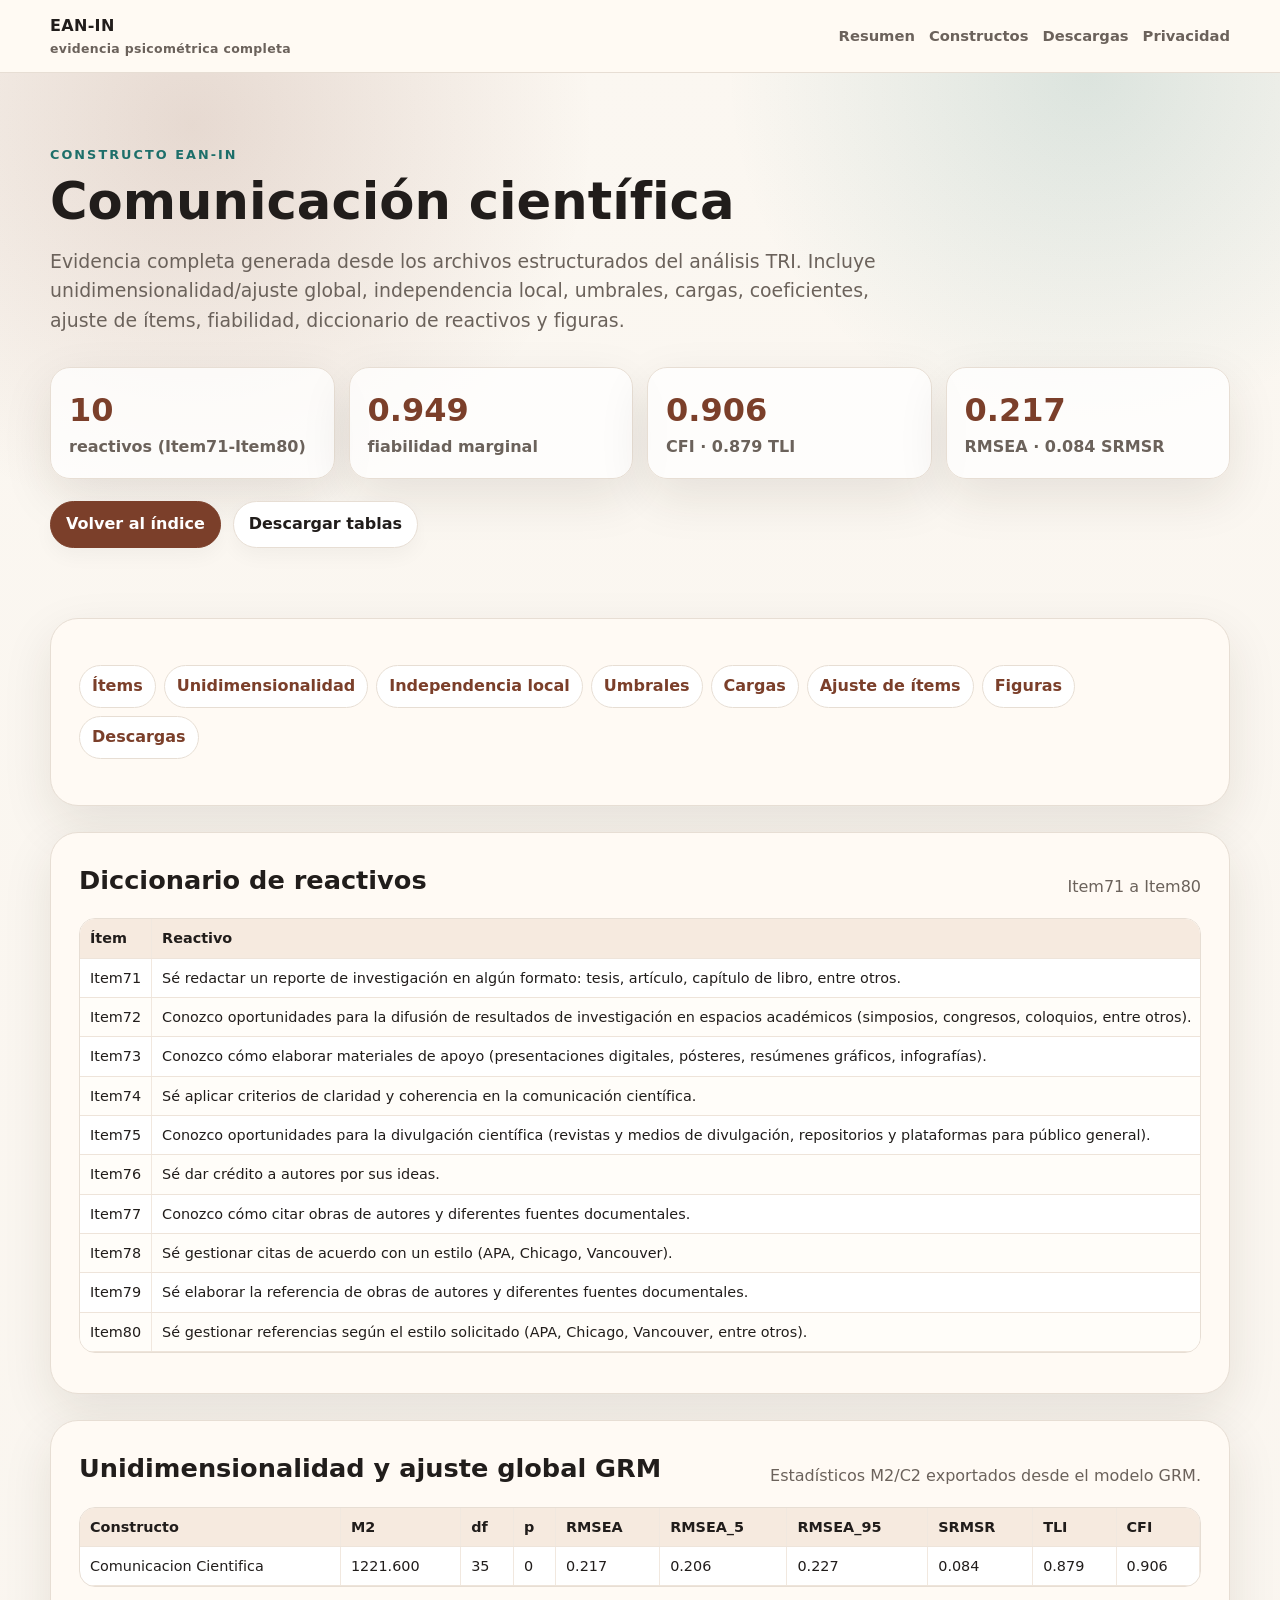
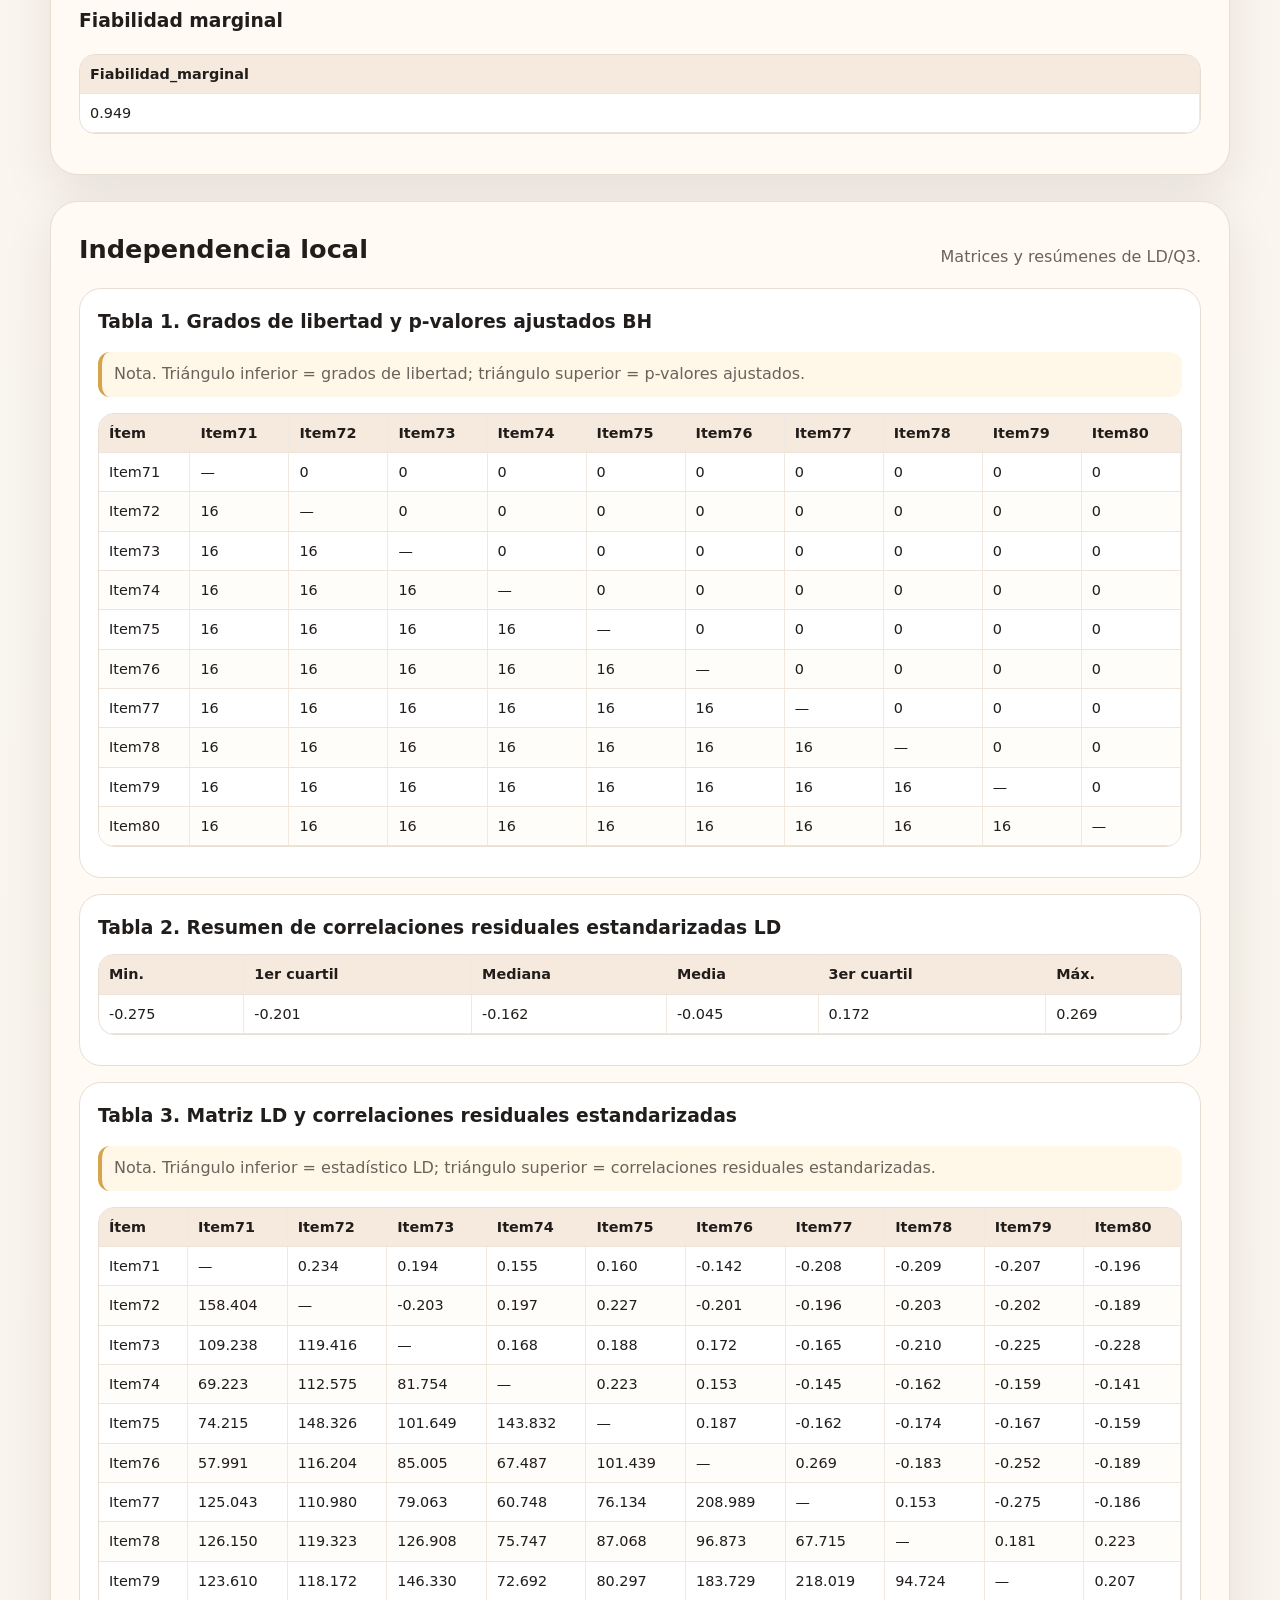
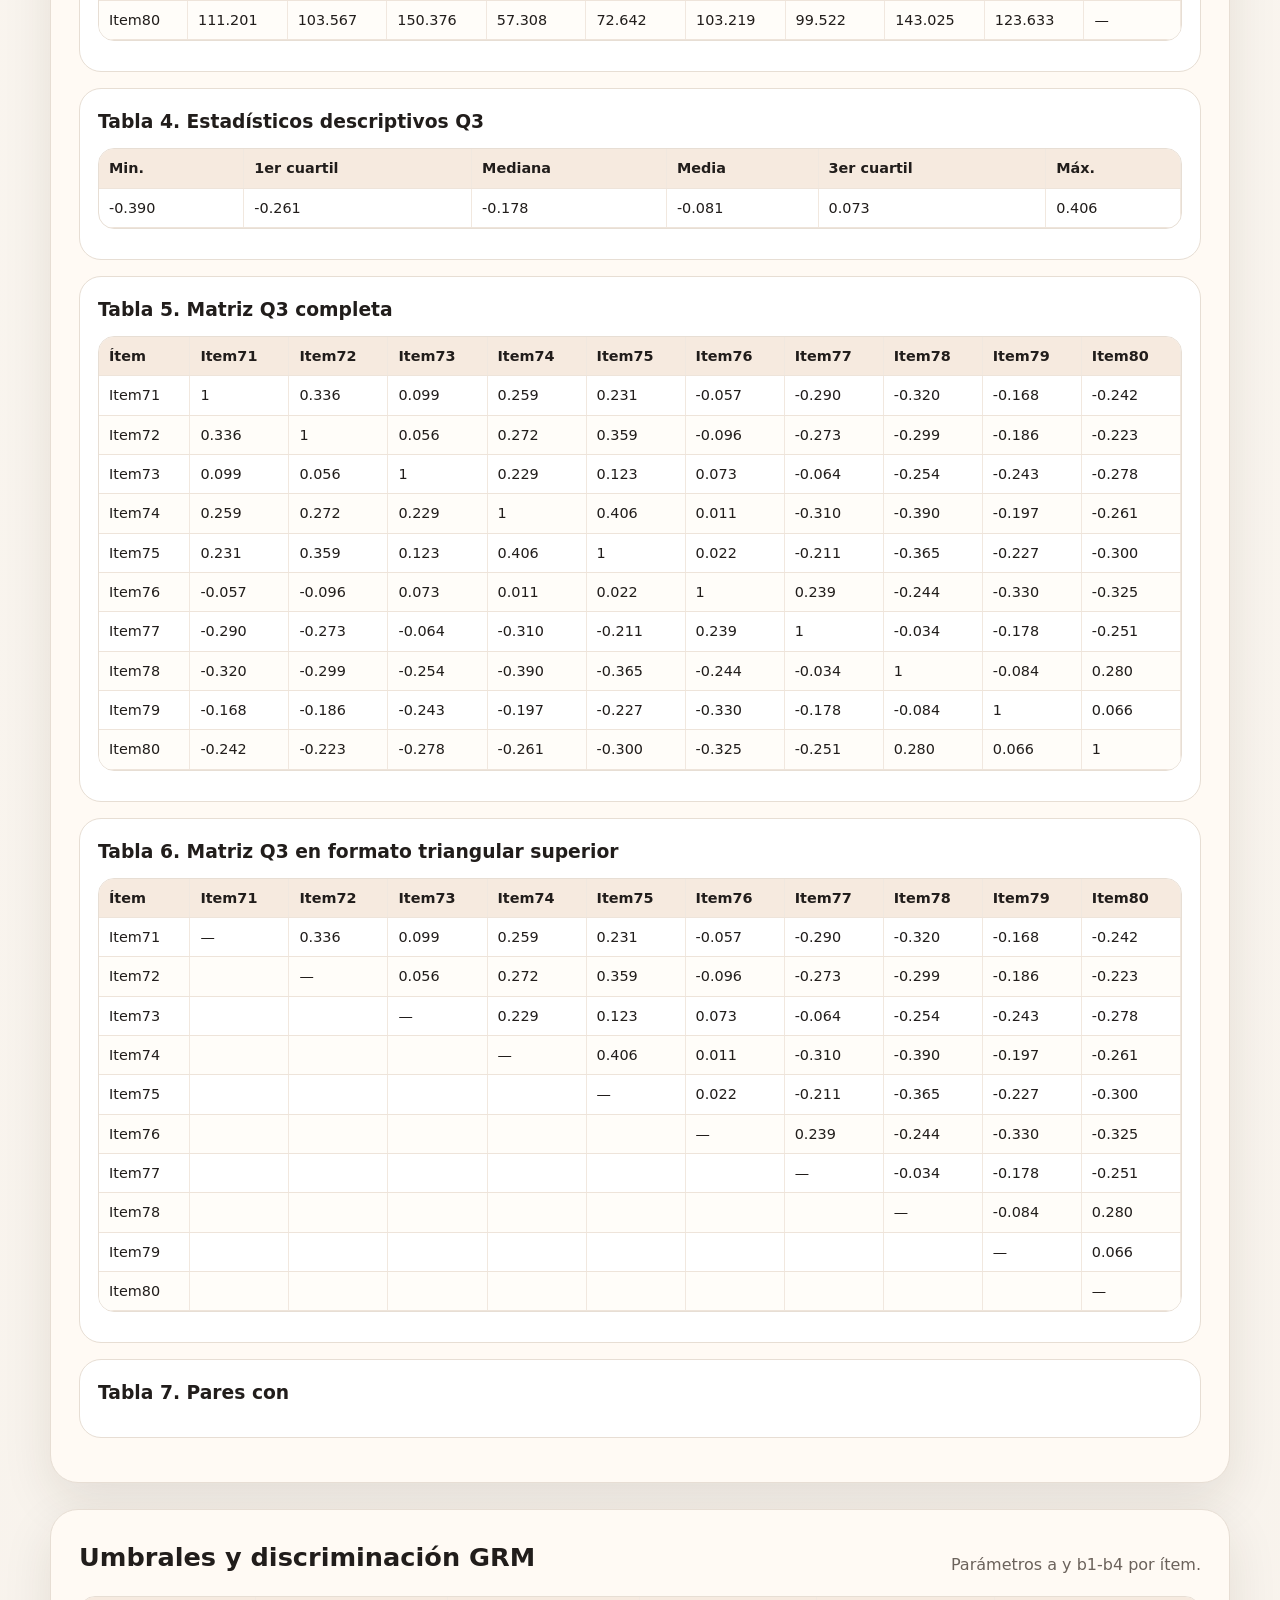
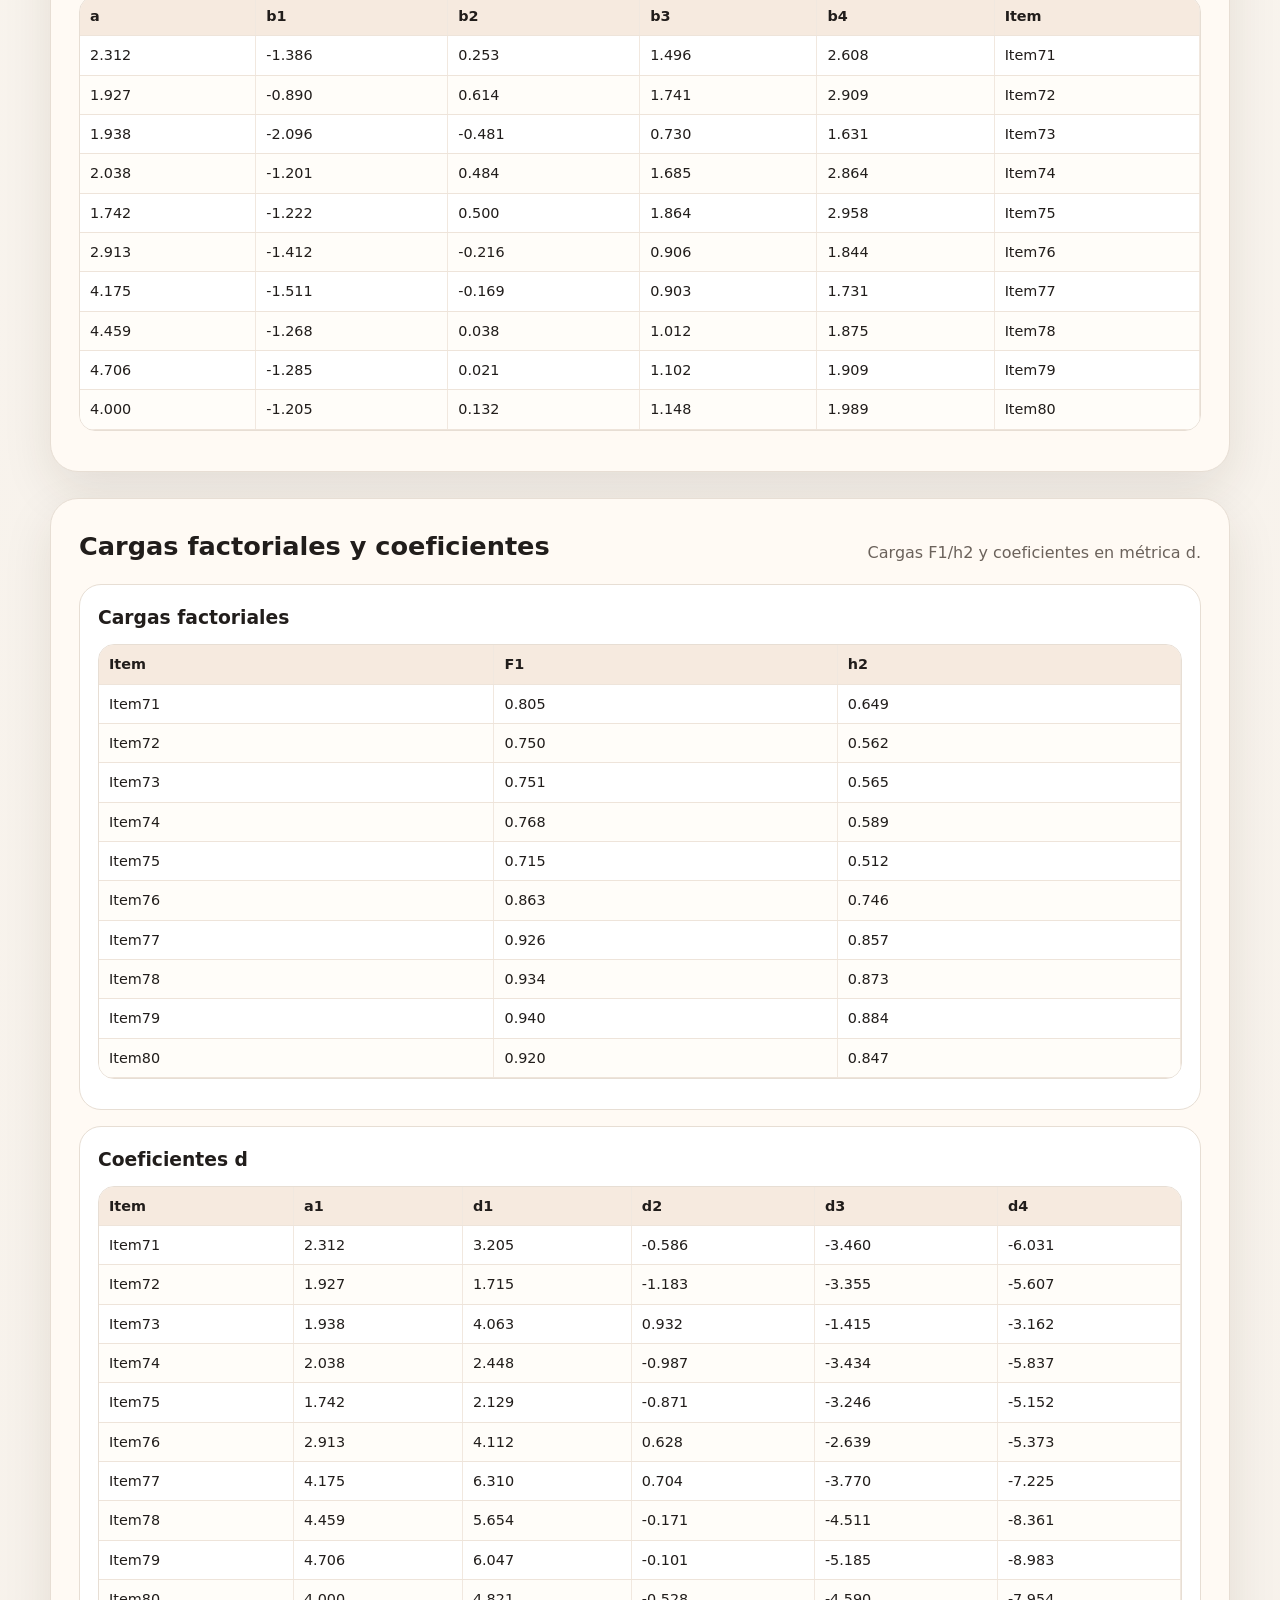
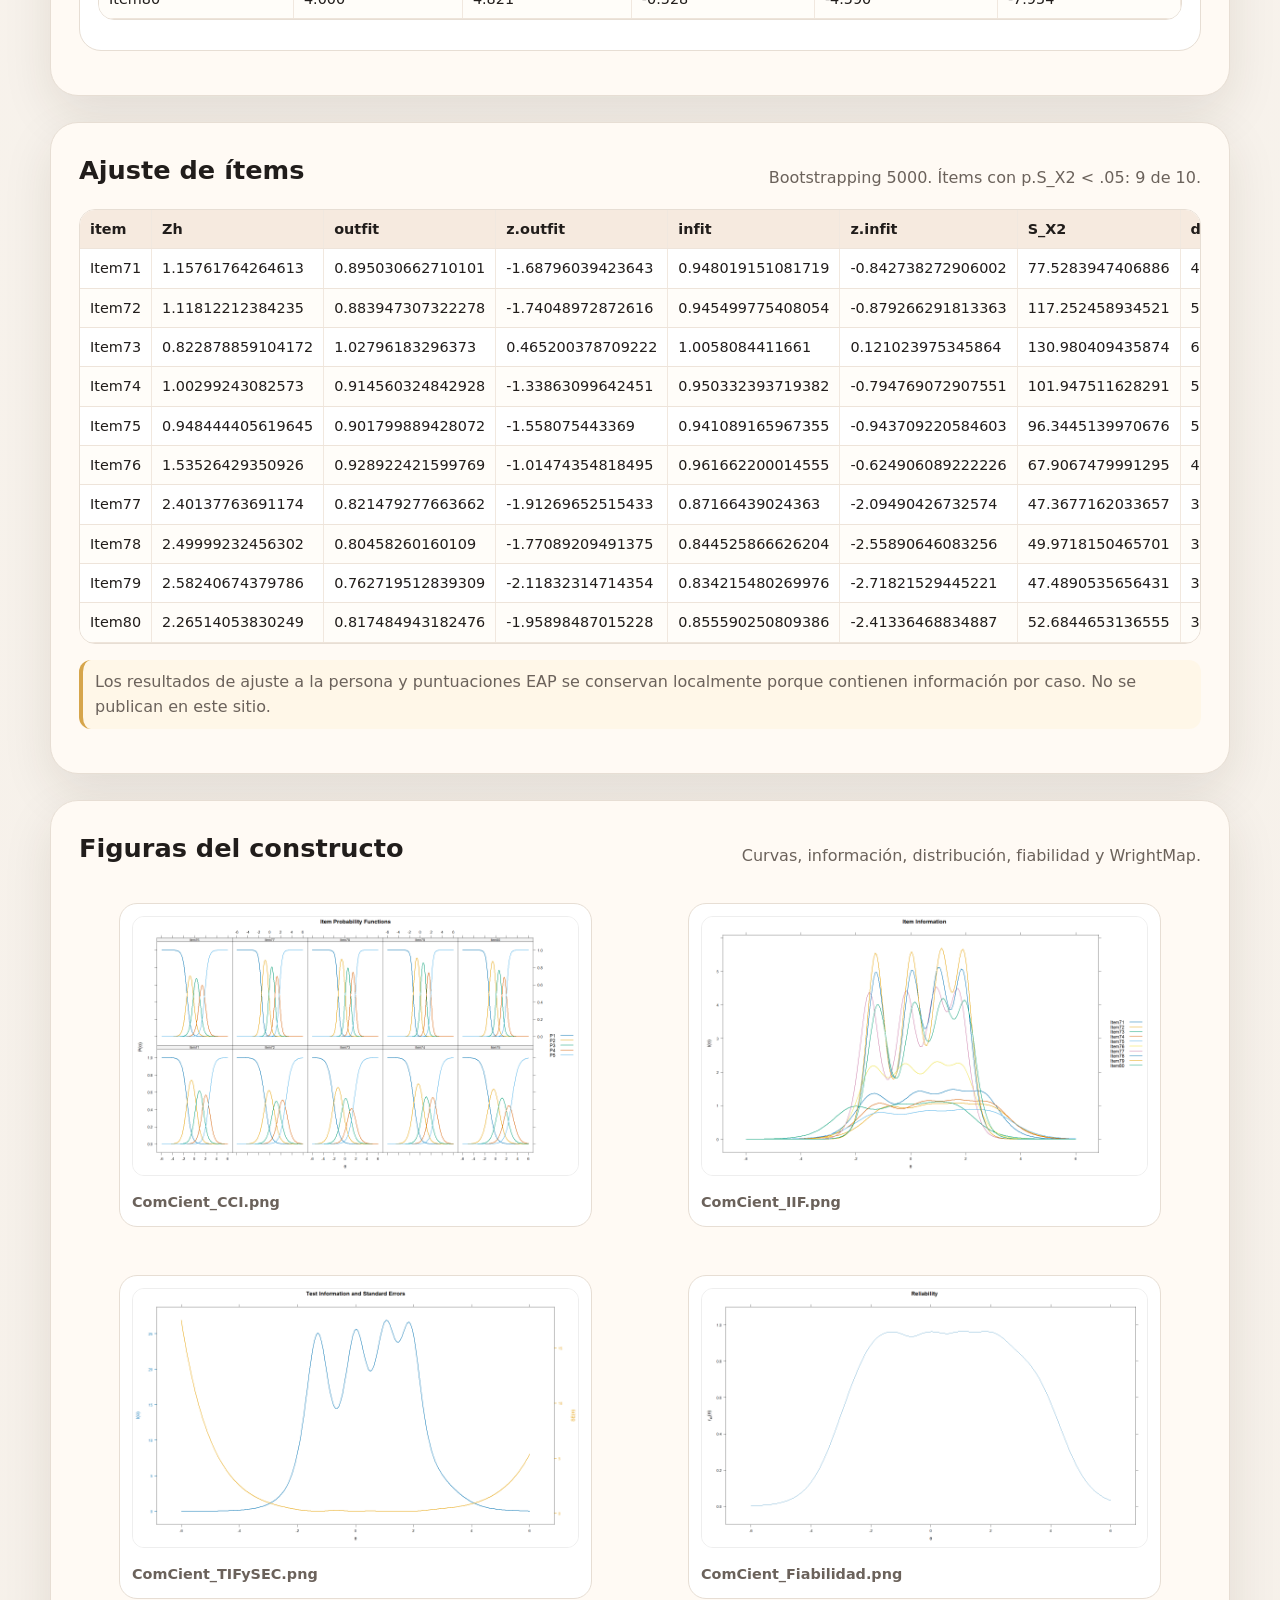
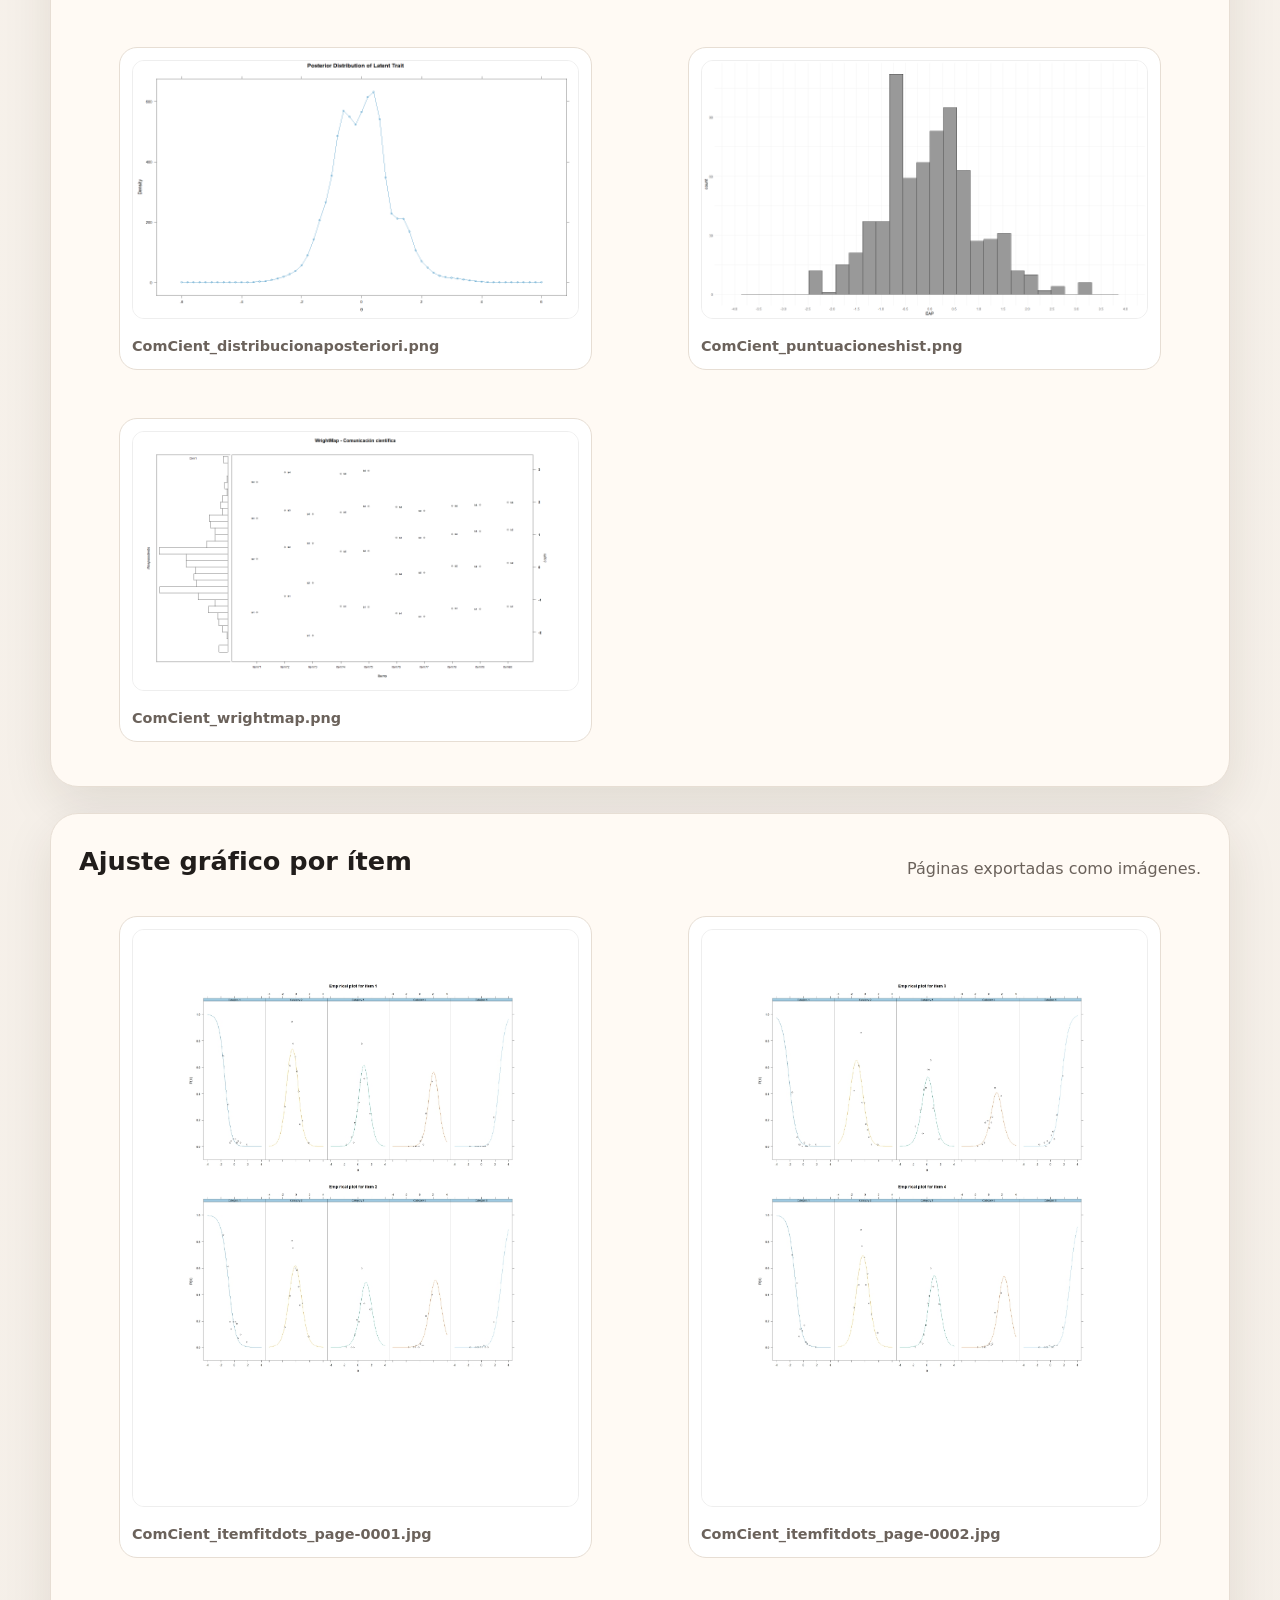
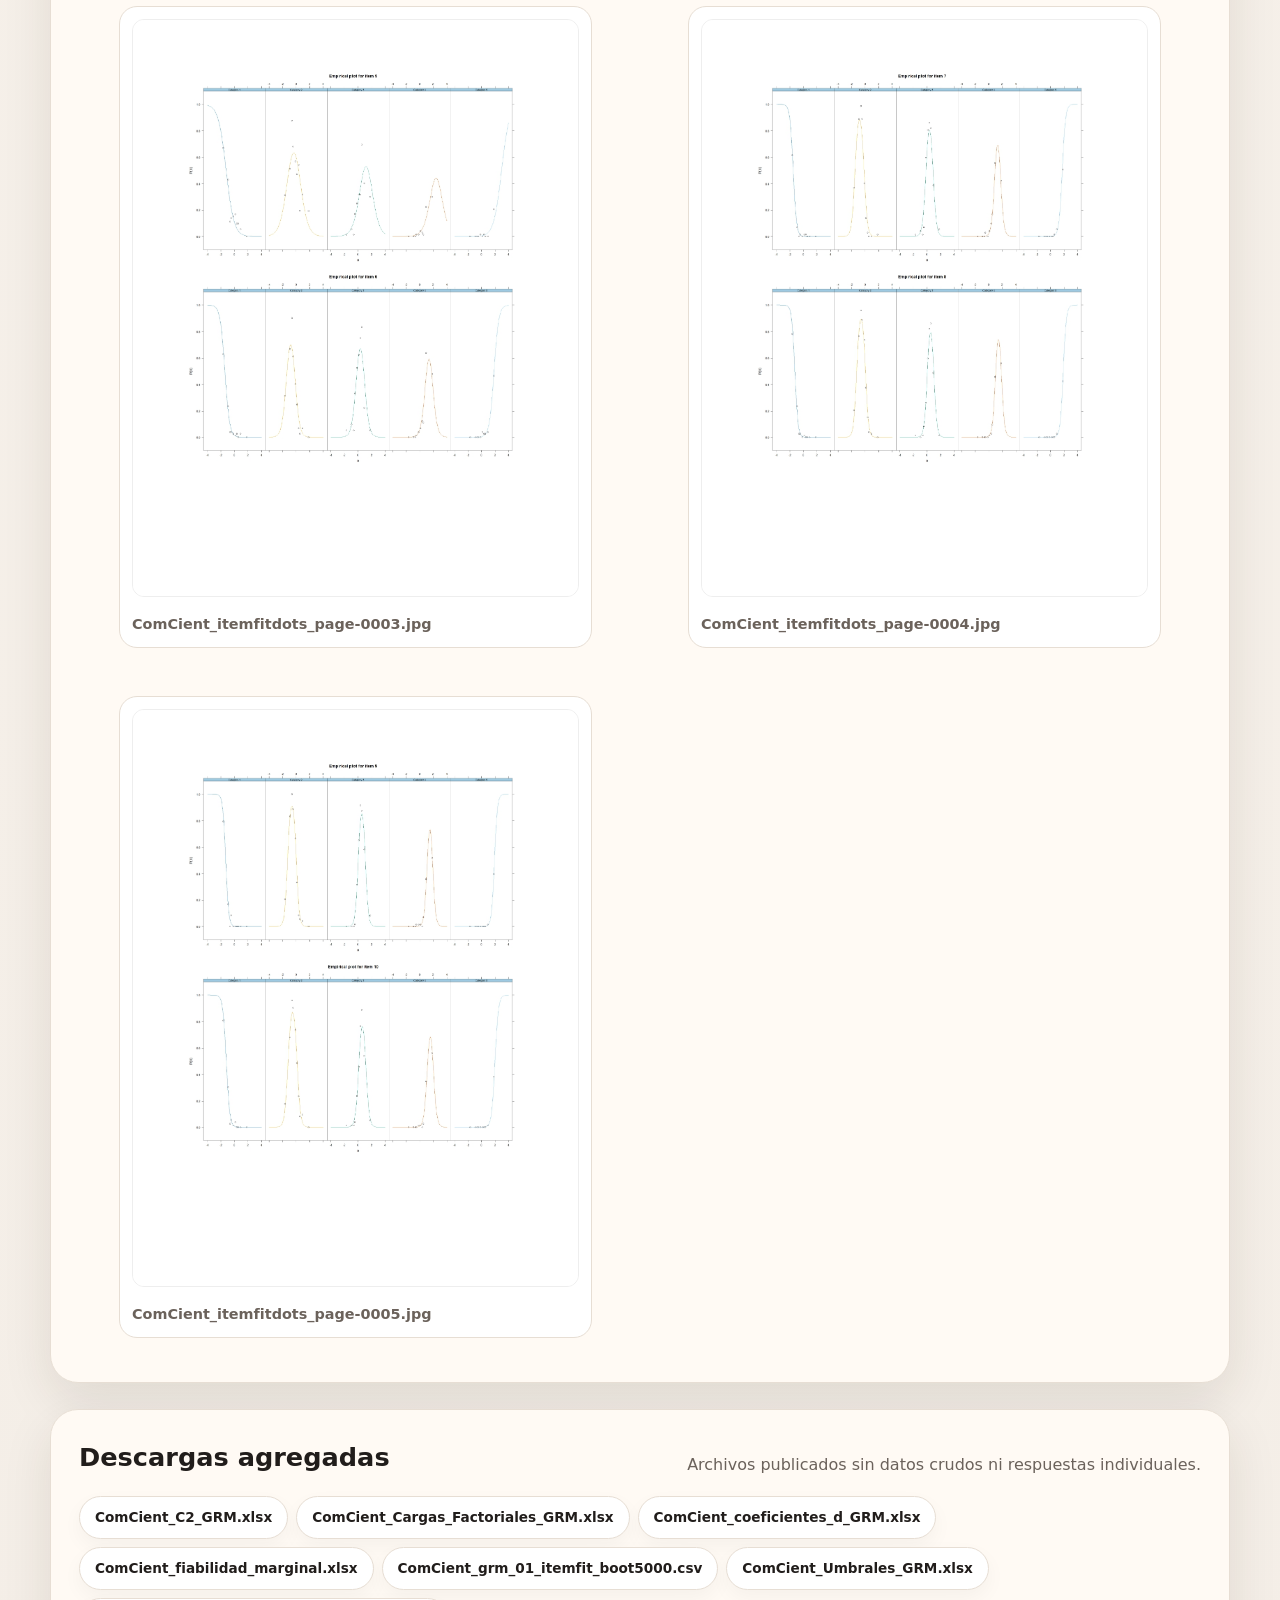
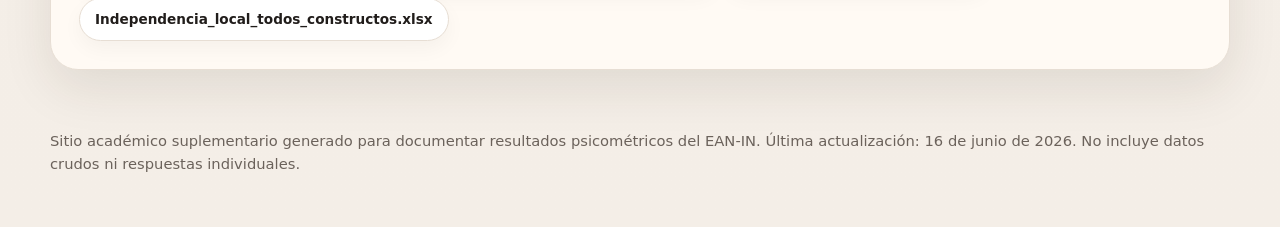
==== commit ea479a72: "Actualizar sitio con resultados estructurados EAN-IN" ====
--- a/comunicacion-cientifica.html
+++ b/comunicacion-cientifica.html
@@ -3,197 +3,207 @@
 <head>
   <meta charset="utf-8">
   <meta name="viewport" content="width=device-width, initial-scale=1">
-  <meta name="description" content="Comunicación científica">
-  <title>Comunicación científica | EAN-IN</title>
+  <meta name="description" content="Evidencia psicométrica de Comunicación científica">
+  <title>EAN-IN | Comunicación científica</title>
   <link rel="stylesheet" href="assets/styles.css">
 </head>
 <body id="top">
-  <header class="site-header">
-    <div class="container nav">
-      <a class="brand" href="index.html"><span>EAN-IN</span><small>evidencia psicométrica</small></a>
-      <nav class="nav-links" aria-label="Navegación principal">
-        <a href="index.html#resumen">Resumen</a>
-        <a href="index.html#constructos">Constructos</a>
-        <a href="index.html#comparativo">Comparativo</a>
-      </nav>
-    </div>
-  </header>
-  
+<header class="site-header"><div class="container nav"><a class="brand" href="index.html"><span>EAN-IN</span><small>evidencia psicométrica completa</small></a><nav class="nav-links" aria-label="Navegación principal"><a href="index.html#resumen">Resumen</a><a href="index.html#constructos">Constructos</a><a href="index.html#descargas">Descargas</a><a href="index.html#privacidad">Privacidad</a></nav></div></header>
+
 <main>
-  <section class="hero">
-    <div class="container">
-      <div class="eyebrow">Constructo EAN-IN</div>
-      <h1>Comunicación científica</h1>
-      <p class="lead">Página completa con evidencia de modelos PCM, GPCM y GRM, unidimensionalidad, independencia local, ajuste, información, habilidades latentes y fiabilidad.</p>
-      <div class="meta-row">
-        <span class="pill">Reactivos: 12</span>
-        <span class="pill">Fiabilidad rxx: .949</span>
-        <span class="pill alt">Tablas: 9</span>
-        <span class="pill alt">Figuras: 11</span>
-      </div>
-      <div class="hero-actions"><a class="btn" href="index.html#constructos">Volver a constructos</a></div>
-    </div>
-  </section>
-  <section class="container construct-layout">
-    <article class="content-card">
-      <h2 id="modelo-de-credito-parcial">Modelo de Crédito Parcial</h2><h3 id="estimación-de-umbrales-del-pcm">Estimación de umbrales del PCM</h3><p>Los parámetros del PCM para el constructo Comunicación científica muestran un funcionamiento ordinal adecuado de las categorías de respuesta. Como corresponde al modelo PCM, el parámetro de discriminación se mantiene fijo en a = 1 para todos los ítems, por lo que la interpretación se centra en la localización de los umbrales. En todos los reactivos, los umbrales se ordenan progresivamente (b1 &lt; b2 &lt; b3 &lt; b4), lo que indica que las categorías aumentan conforme se incrementa el nivel del rasgo latente. Los primeros umbrales (b1) se ubican en niveles bajos del continuo, especialmente en Item73 e Item77, lo que sugiere que el paso desde la categoría inicial hacia niveles superiores ocurre desde niveles relativamente bajos de habilidad. Los umbrales intermedios (b2 y b3) cubren zonas bajas-medias, medias y medio-altas, mientras que los umbrales superiores (b4) se localizan en niveles altos, sobre todo en Item72, Item74, Item71 e Item75. En conjunto, el PCM sugiere un funcionamiento ordinal coherente de los ítems y una cobertura amplia del constructo Comunicación científica, desde niveles bajos hasta niveles altos del rasgo latente.</p>
-<div class="table-card">
-  <div class="table-head">Tabla 1. Datos extraídos del reporte</div>
-  <div class="table-wrap">
-    <table>
-      <thead><tr><th>a</th><th>b1</th><th>b2</th><th>b3</th><th>b4</th><th>Item</th></tr></thead>
-      <tbody><tr><td>1</td><td>-2.887</td><td>0.698</td><td>3.000</td><td>4.701</td><td>Item71</td></tr><tr><td>1</td><td>-1.586</td><td>1.415</td><td>3.152</td><td>4.798</td><td>Item72</td></tr><tr><td>1</td><td>-4.063</td><td>-0.860</td><td>1.425</td><td>2.576</td><td>Item73</td></tr><tr><td>1</td><td>-2.331</td><td>1.125</td><td>3.149</td><td>4.927</td><td>Item74</td></tr><tr><td>1</td><td>-2.177</td><td>1.079</td><td>3.383</td><td>4.521</td><td>Item75</td></tr><tr><td>1</td><td>-3.107</td><td>-0.364</td><td>2.020</td><td>3.518</td><td>Item76</td></tr><tr><td>1</td><td>-3.748</td><td>-0.286</td><td>2.233</td><td>3.518</td><td>Item77</td></tr><tr><td>1</td><td>-3.139</td><td>0.233</td><td>2.426</td><td>3.846</td><td>Item78</td></tr><tr><td>1</td><td>-3.197</td><td>0.140</td><td>2.735</td><td>3.890</td><td>Item79</td></tr><tr><td>1</td><td>-2.916</td><td>0.458</td><td>2.718</td><td>3.940</td><td>Item80</td></tr></tbody>
-    </table>
-  </div>
-</div>
-<p>Las CCI del PCM para el constructo Comunicación científica muestran un funcionamiento ordinal progresivo de las categorías de respuesta. En general, la categoría P1 predomina en niveles bajos de θ y disminuye conforme aumenta el rasgo latente; las categorías P2 y P3 alcanzan sus mayores probabilidades en niveles bajos-medios y medios; mientras que las categorías P4 y P5 se activan principalmente en niveles medio-altos y altos. Este patrón indica que las categorías se organizan de manera coherente conforme aumenta la habilidad latente en Comunicación científica. Algunos ítems, como Item73, parecen cubrir con mayor claridad niveles más bajos del constructo, mientras que ítems como Item71, Item72, Item74 y Item75 desplazan sus categorías superiores hacia niveles más altos, lo que sugiere mayor exigencia para seleccionar las respuestas máximas. En conjunto, las curvas respaldan el funcionamiento ordinal de los ítems y muestran una cobertura amplia del constructo, aunque las categorías superiores representan niveles más demandantes de habilidad latente.</p>
-<figure class="figure-card">
-  <img src="assets/media/image74.png" alt="Figura 1 del reporte EAN-IN" loading="lazy">
-  <figcaption>Figura 1. Imagen extraída del reporte técnico.</figcaption>
-</figure>
-<h3 id="retrotraduccion-factorial-del-pcm">Retrotraducción factorial del PCM</h3><p>La retrotraducción factorial del PCM para el constructo Comunicación científica mostró comunalidades elevadas y homogéneas en todos los ítems (h² = .908). Esto indica que, bajo este modelo, una proporción importante de la varianza de cada reactivo es explicada por el factor latente. No obstante, este resultado debe interpretarse con cautela, ya que en el PCM el parámetro de discriminación se fija en a = 1 para todos los ítems, lo que tiende a producir valores homogéneos de carga o comunalidad. Por tanto, aunque estos resultados sugieren una relación fuerte y consistente de los reactivos con el constructo Comunicación científica, conviene complementar esta evidencia con modelos más flexibles, como el GPCM o el GRM, donde las discriminaciones pueden variar entre ítems.</p><h2 id="modelo-de-credito-parcial-generalizado">Modelo de Crédito Parcial Generalizado</h2><h3 id="estimación-de-parametros-del-gpcm">Estimación de parámetros del GPCM</h3><p>Los parámetros del GPCM para el constructo Comunicación científica muestran discriminaciones diferenciadas entre los ítems (a = 1.222–4.278), lo que indica que algunos reactivos distinguen con mayor precisión entre participantes con distintos niveles del rasgo latente. Los ítems con mayor discriminación fueron Item79 (a = 4.278), Item78 (a = 4.038), Item77 (a = 3.693) e Item80 (a = 3.534), por lo que parecen aportar mayor precisión al modelo. En un nivel intermedio se ubicó Item76 (a = 2.208) y, con discriminaciones más moderadas, Item71 (a = 1.825), Item74 (a = 1.548), Item72 (a = 1.369), Item75 (a = 1.260) e Item73 (a = 1.222). Los umbrales se ordenan progresivamente en todos los reactivos (b1 &lt; b2 &lt; b3 &lt; b4), lo que respalda el funcionamiento ordinal de las categorías de respuesta. En conjunto, el GPCM sugiere un funcionamiento adecuado de los ítems, aunque con mayor fuerza discriminativa en los reactivos 77 a 80, los cuales parecen representar con mayor precisión el continuo latente de Comunicación científica.</p>
-<div class="table-card">
-  <div class="table-head">Tabla 2. Datos extraídos del reporte</div>
-  <div class="table-wrap">
-    <table>
-      <thead><tr><th>a</th><th>b1</th><th>b2</th><th>b3</th><th>b4</th><th>Item</th></tr></thead>
-      <tbody><tr><td>1.825</td><td>-1.444</td><td>0.361</td><td>1.502</td><td>2.364</td><td>Item71</td></tr><tr><td>1.369</td><td>-0.851</td><td>0.828</td><td>1.685</td><td>2.527</td><td>Item72</td></tr><tr><td>1.222</td><td>-2.321</td><td>-0.448</td><td>0.867</td><td>1.286</td><td>Item73</td></tr><tr><td>1.548</td><td>-1.233</td><td>0.628</td><td>1.642</td><td>2.557</td><td>Item74</td></tr><tr><td>1.260</td><td>-1.235</td><td>0.663</td><td>1.932</td><td>2.352</td><td>Item75</td></tr><tr><td>2.208</td><td>-1.469</td><td>-0.175</td><td>0.958</td><td>1.705</td><td>Item76</td></tr><tr><td>3.693</td><td>-1.577</td><td>-0.141</td><td>0.932</td><td>1.648</td><td>Item77</td></tr><tr><td>4.038</td><td>-1.310</td><td>0.074</td><td>1.023</td><td>1.777</td><td>Item78</td></tr><tr><td>4.278</td><td>-1.323</td><td>0.047</td><td>1.122</td><td>1.814</td><td>Item79</td></tr><tr><td>3.534</td><td>-1.245</td><td>0.177</td><td>1.169</td><td>1.855</td><td>Item80</td></tr></tbody>
-    </table>
-  </div>
-</div>
-<p>Las CCI del GPCM para el constructo Comunicación científica muestran un funcionamiento ordinal adecuado de las categorías de respuesta. En todos los ítems, la categoría P1 predomina en niveles bajos de θ; las categorías P2, P3 y P4 se activan de manera progresiva en zonas bajas-medias, medias y medio-altas; y la categoría P5 alcanza mayor probabilidad en niveles altos del continuo. Las curvas son más pronunciadas y estrechas en los ítems 77, 78, 79 y 80, lo que coincide con sus mayores valores de discriminación y sugiere una mejor capacidad para diferenciar participantes con niveles cercanos de habilidad. En cambio, los ítems 72, 73 y 75 presentan curvas más amplias, coherentes con discriminaciones más moderadas. En conjunto, las CCI respaldan un funcionamiento sólido del constructo Comunicación científica bajo el GPCM, con categorías ordenadas y una medición más precisa en los ítems finales del bloque.</p>
-<figure class="figure-card">
-  <img src="assets/media/image75.png" alt="Figura 2 del reporte EAN-IN" loading="lazy">
-  <figcaption>Figura 2. Imagen extraída del reporte técnico.</figcaption>
-</figure>
-<h3 id="retrotraduccion-factorial-del-modelo-gpc">Retrotraducción factorial del Modelo GPC</h3><p>La retrotraducción factorial del GPCM para el constructo Comunicación científica mostró cargas factoriales elevadas en todos los ítems (λ = .882–.989), así como comunalidades adecuadas a muy altas (h² = .778–.977). Esto indica que los reactivos se asocian de manera consistente con el factor latente y que una proporción importante de su varianza es explicada por el constructo. Los ítems con mayor representación del rasgo fueron Item79 (λ = .989; h² = .977), Item78 (λ = .987; h² = .975), Item77 (λ = .985; h² = .970) e Item80 (λ = .983; h² = .967), lo que coincide con sus mayores parámetros de discriminación. En cambio, Item73 (λ = .882; h² = .778), Item75 (λ = .888; h² = .789) e Item72 (λ = .903; h² = .815) presentaron los valores más bajos del conjunto, aunque todavía se mantienen en niveles aceptables. Además, la proporción de varianza explicada fue elevada (89.3%), lo que respalda una estructura predominantemente unidimensional para el constructo Comunicación científica bajo el GPCM.</p>
-<div class="table-card">
-  <div class="table-head">Tabla 3. Datos extraídos del reporte</div>
-  <div class="table-wrap">
-    <table>
-      <thead><tr><th>Item</th><th>F1</th><th>h2</th></tr></thead>
-      <tbody><tr><td>Item71</td><td>0.942</td><td>0.887</td></tr><tr><td>Item72</td><td>0.903</td><td>0.815</td></tr><tr><td>Item73</td><td>0.882</td><td>0.778</td></tr><tr><td>Item74</td><td>0.922</td><td>0.849</td></tr><tr><td>Item75</td><td>0.888</td><td>0.789</td></tr><tr><td>Item76</td><td>0.959</td><td>0.920</td></tr><tr><td>Item77</td><td>0.985</td><td>0.970</td></tr><tr><td>Item78</td><td>0.987</td><td>0.975</td></tr><tr><td>Item79</td><td>0.989</td><td>0.977</td></tr><tr><td>Item80</td><td>0.983</td><td>0.967</td></tr></tbody>
-    </table>
-  </div>
-</div>
-<h2 id="modelo-de-respuesta-graduada">Modelo de Respuesta Graduada</h2><h3 id="estimación-de-parametros-del-grm">Estimación de parámetros del GRM</h3><p>Los parámetros del GRM para el constructo Comunicación científica muestran discriminaciones diferenciadas entre los ítems (a = 1.742–4.706). Los reactivos con mayor capacidad discriminativa fueron Item79 (a = 4.706), Item78 (a = 4.459), Item77 (a = 4.175) e Item80 (a = 4.000), lo que indica que estos ítems son los más precisos para diferenciar participantes con niveles cercanos del rasgo latente. En contraste, Item75 (a = 1.742), Item72 (a = 1.927), Item73 (a = 1.938) e Item74 (a = 2.038) presentan discriminaciones más moderadas, aunque todavía funcionales. Los umbrales se ordenan progresivamente en todos los ítems (b1 &lt; b2 &lt; b3 &lt; b4), lo que respalda el funcionamiento ordinal de las categorías de respuesta. En general, los primeros umbrales se ubican en niveles bajos de θ, mientras que los umbrales superiores se desplazan hacia niveles medio-altos y altos. En conjunto, el GRM evidencia un funcionamiento adecuado del constructo Comunicación científica, con categorías ordenadas y mayor fuerza discriminativa en los ítems finales del bloque, especialmente del Item77 al Item80.</p>
-<div class="table-card">
-  <div class="table-head">Tabla 4. Datos extraídos del reporte</div>
-  <div class="table-wrap">
-    <table>
-      <thead><tr><th>a</th><th>b1</th><th>b2</th><th>b3</th><th>b4</th><th>Item</th></tr></thead>
-      <tbody><tr><td>2.312</td><td>-1.386</td><td>0.253</td><td>1.496</td><td>2.608</td><td>Item71</td></tr><tr><td>1.927</td><td>-0.890</td><td>0.614</td><td>1.741</td><td>2.909</td><td>Item72</td></tr><tr><td>1.938</td><td>-2.096</td><td>-0.481</td><td>0.730</td><td>1.631</td><td>Item73</td></tr><tr><td>2.038</td><td>-1.201</td><td>0.484</td><td>1.685</td><td>2.864</td><td>Item74</td></tr><tr><td>1.742</td><td>-1.222</td><td>0.500</td><td>1.864</td><td>2.958</td><td>Item75</td></tr><tr><td>2.913</td><td>-1.412</td><td>-0.216</td><td>0.906</td><td>1.844</td><td>Item76</td></tr><tr><td>4.175</td><td>-1.511</td><td>-0.169</td><td>0.903</td><td>1.731</td><td>Item77</td></tr><tr><td>4.459</td><td>-1.268</td><td>0.038</td><td>1.012</td><td>1.875</td><td>Item78</td></tr><tr><td>4.706</td><td>-1.285</td><td>0.021</td><td>1.102</td><td>1.909</td><td>Item79</td></tr><tr><td>4.000</td><td>-1.205</td><td>0.132</td><td>1.148</td><td>1.989</td><td>Item80</td></tr></tbody>
-    </table>
-  </div>
-</div>
-<p>Las CCI del GRM para el constructo Comunicación científica muestran un funcionamiento ordinal adecuado de las categorías de respuesta. En todos los ítems, la categoría P1 predomina en niveles bajos de θ y disminuye conforme aumenta el rasgo latente; las categorías P2, P3 y P4 se activan de forma secuencial en zonas bajas-medias, medias y medio-altas; y la categoría P5 se vuelve más probable en niveles altos del continuo. Las curvas son más estrechas y pronunciadas en los ítems 77, 78, 79 y 80, lo que coincide con sus mayores parámetros de discriminación y sugiere mayor precisión para diferenciar participantes. En cambio, los ítems 72, 73 y 75 presentan curvas más amplias, coherentes con discriminaciones más moderadas. En conjunto, las curvas respaldan un funcionamiento sólido del constructo Comunicación científica bajo el GRM, con categorías ordenadas y mayor capacidad discriminativa en los ítems finales del bloque.</p>
-<figure class="figure-card">
-  <img src="assets/media/image76.png" alt="Figura 3 del reporte EAN-IN" loading="lazy">
-  <figcaption>Figura 3. Imagen extraída del reporte técnico.</figcaption>
-</figure>
-<h3 id="retrotraduccion-factorial-del-grm">Retrotraducción factorial del GRM</h3><p>La retrotraducción factorial del GRM para el constructo Comunicación científica mostró cargas factoriales adecuadas a muy elevadas en todos los ítems (λ = .715–.940), así como comunalidades aceptables a altas (h² = .512–.884). Esto indica que todos los reactivos se relacionan de manera relevante con el factor latente, aunque con distinta intensidad. Los ítems con mayor representación del constructo fueron Item79 (λ = .940; h² = .884), Item78 (λ = .934; h² = .873), Item77 (λ = .926; h² = .857) e Item80 (λ = .920; h² = .847), lo que coincide con sus mayores parámetros de discriminación. En contraste, Item75 (λ = .715; h² = .512), Item72 (λ = .750; h² = .562) e Item73 (λ = .751; h² = .565) presentaron los valores más bajos, aunque todavía dentro de rangos interpretables. La proporción de varianza explicada fue de 70.8%, lo que respalda una estructura predominantemente unidimensional para el constructo Comunicación científica, con mayor fuerza psicométrica en los ítems finales del bloque.</p>
-<div class="table-card">
-  <div class="table-head">Tabla 5. Datos extraídos del reporte</div>
-  <div class="table-wrap">
-    <table>
-      <thead><tr><th>Item</th><th>F1</th><th>h2</th></tr></thead>
-      <tbody><tr><td>Item71</td><td>0.805</td><td>0.649</td></tr><tr><td>Item72</td><td>0.750</td><td>0.562</td></tr><tr><td>Item73</td><td>0.751</td><td>0.565</td></tr><tr><td>Item74</td><td>0.768</td><td>0.589</td></tr><tr><td>Item75</td><td>0.715</td><td>0.512</td></tr><tr><td>Item76</td><td>0.863</td><td>0.746</td></tr><tr><td>Item77</td><td>0.926</td><td>0.857</td></tr><tr><td>Item78</td><td>0.934</td><td>0.873</td></tr><tr><td>Item79</td><td>0.940</td><td>0.884</td></tr><tr><td>Item80</td><td>0.920</td><td>0.847</td></tr></tbody>
-    </table>
-  </div>
-</div>
-<h3 id="unidimensionalidad-del-constructo-mediante-afc">Unidimensionalidad del constructo mediante AFC</h3><p>La unidimensionalidad del constructo Comunicación científica se evaluó inicialmente mediante AFC ordinal con estimador WLSMV. En primer lugar, el SRMR = .086 se ubicó ligeramente por encima del punto de referencia convencional de .08, lo que sugiere que el modelo unifactorial presenta algunas discrepancias residuales y que la unidimensionalidad no es tan limpia como en otros constructos. No obstante, los índices incrementales escalados fueron adecuados (CFI = .962; TLI = .952), lo que indica que el modelo unidimensional mejora sustantivamente frente al modelo nulo. Las cargas factoriales estandarizadas fueron de moderadas-altas a muy altas (λ = .725–.937), con mayor fuerza en los ítems 77, 78, 79 y 80, mientras que los ítems 72, 73 y 75 mostraron las cargas más bajas, aunque todavía aceptables. En contraste, el RMSEA fue elevado en todas sus versiones, y los índices robustos (CFI = .789; TLI = .729) fueron menos favorables. En conjunto, los resultados apoyan una estructura predominantemente unidimensional para Comunicación científica, pero con señales de tensión residual que sugieren posible heterogeneidad interna o subcomponentes dentro del constructo.</p><p>Los índices de ajuste TRI para el constructo Comunicación científica muestran un ajuste más limitado que en otros constructos. El PCM presentó el peor ajuste residual (SRMSR = .097) y los criterios de información más altos, lo que sugiere que restringir la discriminación de todos los ítems a un mismo valor no representa adecuadamente los datos. El GPCM y el GRM mejoraron el ajuste residual (SRMSR = .083–.084) y presentaron mejores valores de CFI que el PCM, aunque estos indicadores se mantienen apenas en un rango aceptable o moderado (CFI = .906–.908; TLI = .879–.881). En los tres modelos, el RMSEA fue elevado, lo que indica tensión de ajuste y posible heterogeneidad interna del constructo. La comparación entre PCM y GPCM fue significativa (X² = 288.661, gl = 9, p &lt; .001), lo que respalda la mejora al permitir discriminaciones diferenciadas. Finalmente, el GRM presentó los valores más bajos de AIC, SABIC y BIC, además del mayor LogLik, por lo que puede considerarse el modelo con mejor ajuste relativo; sin embargo, la evidencia global sugiere que Comunicación científica requiere una interpretación más cautelosa, ya que el ajuste unidimensional no es plenamente satisfactorio.</p>
-<div class="table-card">
-  <div class="table-head">Tabla 6. Datos extraídos del reporte</div>
-  <div class="table-wrap">
-    <table>
-      <thead><tr><th>Modelo</th><th>M2</th><th>gl</th><th>p</th><th>RMSEA</th><th>IC 95% RMSEA</th><th>SRMSR</th><th>TLI</th><th>CFI</th><th>AIC</th><th>SABIC</th><th>BIC</th><th>LogLik</th></tr></thead>
-      <tbody><tr><td>PCM</td><td>1343.445</td><td>44</td><td>.000</td><td>.202</td><td>[.193, .212]</td><td>.097</td><td>.895</td><td>.897</td><td>14694.47</td><td>14752.15</td><td>14882.34</td><td>-7306.237</td></tr><tr><td>GPCM</td><td>1204.062</td><td>35</td><td>.000</td><td>.215</td><td>[.205, .226]</td><td>.083</td><td>.881</td><td>.908</td><td>14423.81</td><td>14494.15</td><td>14652.92</td><td>-7161.907</td></tr><tr><td>GRM</td><td>1221.600</td><td>35</td><td>.000</td><td>.217</td><td>[.206, .227]</td><td>.084</td><td>.879</td><td>.906</td><td>14327.79</td><td>14398.12</td><td>14556.89</td><td>-7113.894</td></tr></tbody>
-    </table>
-  </div>
-</div>
-<h3 id="independencia-local-del-modelo-grm">Independencia local del modelo GRM</h3><p>La independencia local del modelo GRM para el constructo Comunicación científica se evaluó mediante el estadístico LD de Chen y Thissen (1997) y el índice Q3 de Yen (1984). En el análisis LD, los valores de chi-cuadrado del triángulo inferior fueron elevados en varios pares, superando el criterio de referencia de 10.83, lo que sugiere presencia de dependencia local estadísticamente detectable. Asimismo, en el triángulo superior, varias correlaciones residuales estandarizadas o V de Cramer con signo superaron el criterio práctico de .20, por ejemplo en pares como Item71–Item72, Item72–Item75, Item76–Item77, Item77–Item79, Item78–Item80 e Item79–Item80. Sin embargo, al considerar también el criterio de Cohen, todos los valores se mantuvieron por debajo de |.30| (rango = -.275 a .269), por lo que la magnitud de estas asociaciones puede considerarse pequeña. Esto indica que el LD advierte dependencia residual puntual, pero no necesariamente de magnitud fuerte.</p><p>Por su parte, el índice Q3 mostró asociaciones residuales más relevantes en algunos pares, especialmente Item74–Item75 (Q3 = .406), Item74–Item78 (Q3 = -.390), Item75–Item78 (Q3 = -.365), Item72–Item75 (Q3 = .359), Item71–Item72 (Q3 = .336), Item76–Item79 (Q3 = -.330), Item76–Item80 (Q3 = -.325) e Item71–Item78 (Q3 = -.320). Estos valores superan el punto de referencia aproximado de |Q3| &gt; .2236, por lo que sugieren dependencia local específica entre algunos reactivos. En conjunto, los resultados indican que la independencia local no se cumple de manera completamente limpia en Comunicación científica; no obstante, la evidencia parece concentrarse en pares específicos y puede reflejar contenido compartido o subcomponentes internos del constructo, más que un problema generalizado que justifique eliminar ítems automáticamente.</p><h3 id="ajuste-al-item-del-modelo-grm">Ajuste al ítem del modelo GRM</h3><p>El ajuste al ítem del modelo GRM para el constructo Comunicación científica mostró un funcionamiento globalmente aceptable, aunque con algunas señales puntuales de revisión. Los valores de infit oscilaron entre .834 y 1.006, mientras que los valores de outfit se ubicaron entre .763 y 1.028, por lo que, en general, se mantienen dentro de rangos interpretables y no sugieren desajuste severo. Los ítems 77, 78, 79 y 80 presentaron los valores más bajos de infit/outfit, especialmente el Item79 (outfit = .763; infit = .834), lo que sugiere respuestas más predecibles o menos variables de lo esperado por el modelo, posiblemente por su alta capacidad discriminativa. En cuanto al S_X2, la mayoría de los ítems resultó significativa; sin embargo, los valores de RMSEA.S_X2 fueron bajos en todos los casos (.023–.041), lo que indica que las discrepancias tienen una magnitud limitada. El estadístico X2* también fue significativo en la mayoría de los ítems, con excepción del Item78 (p = .099), por lo que debe interpretarse junto con los índices de magnitud y los valores de infit/outfit. En conjunto, los resultados sugieren que los ítems de Comunicación científica presentan un ajuste aceptable al GRM, con atención diagnóstica en los ítems 77 a 80, pero sin evidencia suficiente para justificar la eliminación automática de reactivos.</p>
-<div class="table-card">
-  <div class="table-head">Tabla 7. Datos extraídos del reporte</div>
-  <div class="table-wrap">
-    <table>
-      <thead><tr><th>item</th><th>Zh</th><th>outfit</th><th>z.outfit</th><th>infit</th><th>z.infit</th><th>S_X2</th><th>df.S_X2</th><th>RMSEA.S_X2</th><th>p.S_X2</th><th>X2_star</th><th>p.X2_star</th></tr></thead>
-      <tbody><tr><td>Item71</td><td>1.158</td><td>0.895</td><td>-1.688</td><td>0.948</td><td>-0.843</td><td>77.528</td><td>43</td><td>0.033</td><td>0.000973186</td><td>83.142</td><td>0.0076</td></tr><tr><td>Item72</td><td>1.118</td><td>0.884</td><td>-1.740</td><td>0.945</td><td>-0.879</td><td>117.252</td><td>55</td><td>0.040</td><td>2.12E-06</td><td>137.252</td><td>0.003</td></tr><tr><td>Item73</td><td>0.823</td><td>1.028</td><td>0.465</td><td>1.006</td><td>0.121</td><td>130.980</td><td>60</td><td>0.041</td><td>3.36E-07</td><td>104.419</td><td>8.00E-04</td></tr><tr><td>Item74</td><td>1.003</td><td>0.915</td><td>-1.339</td><td>0.950</td><td>-0.795</td><td>101.948</td><td>50</td><td>0.038</td><td>2.04E-05</td><td>48.730</td><td>0.0172</td></tr><tr><td>Item75</td><td>0.948</td><td>0.902</td><td>-1.558</td><td>0.941</td><td>-0.944</td><td>96.345</td><td>56</td><td>0.032</td><td>0.000650216</td><td>69.696</td><td>0.0084</td></tr><tr><td>Item76</td><td>1.535</td><td>0.929</td><td>-1.015</td><td>0.962</td><td>-0.625</td><td>67.907</td><td>44</td><td>0.027</td><td>0.011840614</td><td>95.875</td><td>0.0062</td></tr><tr><td>Item77</td><td>2.401</td><td>0.821</td><td>-1.913</td><td>0.872</td><td>-2.095</td><td>47.368</td><td>34</td><td>0.023</td><td>0.063547599</td><td>69.223</td><td>0.0106</td></tr><tr><td>Item78</td><td>2.500</td><td>0.805</td><td>-1.771</td><td>0.845</td><td>-2.559</td><td>49.972</td><td>31</td><td>0.029</td><td>0.016866465</td><td>16.931</td><td>0.0994</td></tr><tr><td>Item79</td><td>2.582</td><td>0.763</td><td>-2.118</td><td>0.834</td><td>-2.718</td><td>47.489</td><td>31</td><td>0.027</td><td>0.029439291</td><td>44.428</td><td>0.0166</td></tr><tr><td>Item80</td><td>2.265</td><td>0.817</td><td>-1.959</td><td>0.856</td><td>-2.413</td><td>52.684</td><td>35</td><td>0.026</td><td>0.027889869</td><td>45.972</td><td>0.0212</td></tr></tbody>
-    </table>
-  </div>
-</div>
-<p>Los gráficos empíricos de ajuste por ítem para el constructo Comunicación científica muestran un ajuste visual aceptable entre las curvas estimadas por el GRM y las proporciones observadas. En general, los puntos empíricos se ubican cerca de las curvas teóricas en la mayoría de las categorías, lo que indica que el modelo reproduce razonablemente el patrón de respuesta de los participantes. Las categorías presentan un comportamiento ordinal esperado: la categoría 1 predomina en niveles bajos de θ, las categorías intermedias se concentran en zonas sucesivas del continuo y la categoría 5 aumenta en niveles altos de habilidad latente. No obstante, en algunos ítems se observan discrepancias puntuales, especialmente en categorías intermedias y superiores, donde ciertos puntos se alejan de la curva esperada. Esto coincide con los resultados cuantitativos previos, que mostraron un ajuste global aceptable pero no completamente limpio. En conjunto, la evidencia visual sugiere que los ítems de Comunicación científica funcionan de manera ordenada y coherente bajo el GRM, aunque con algunas señales de revisión en pares o categorías específicas, sin que ello implique eliminación automática de reactivos.</p>
-<figure class="figure-card">
-  <img src="assets/media/image77.png" alt="Figura 4 del reporte EAN-IN" loading="lazy">
-  <figcaption>Figura 4. Imagen extraída del reporte técnico.</figcaption>
-</figure>
-<h3 id="ajuste-por-persona">Ajuste por persona</h3><p>El ajuste a la persona del modelo GRM para el constructo Comunicación científica mostró algunos casos con patrones de respuesta atípicos. Los participantes con mayor desajuste presentaron valores elevados de outfit e infit, junto con estadísticos Zh negativos, lo que indica respuestas menos consistentes con el patrón esperado por el modelo. En varios casos se observaron combinaciones poco uniformes, por ejemplo, respuestas bajas en algunos ítems y respuestas altas en otros, o cambios marcados entre reactivos cercanos. Sin embargo, este comportamiento no debe interpretarse automáticamente como error, falta de atención o invalidez de la respuesta. En este constructo, es plausible que los estudiantes dominen ciertos componentes de la comunicación científica —por ejemplo, aspectos vinculados con presentación, organización, escritura o difusión— y, al mismo tiempo, desconozcan otros. Por tanto, el desajuste a la persona debe entenderse principalmente como una señal de heterogeneidad en los perfiles de conocimiento, más que como un criterio directo de exclusión. En conjunto, los resultados sugieren que algunos participantes presentan trayectorias de respuesta diferenciadas dentro del constructo Comunicación científica, lo cual puede reflejar aprendizajes parciales o experiencias formativas desiguales.</p><h3 id="curva-de-información-del-item-iif">Curva de información del ítem (IIF)</h3><p>La curva de información del ítem para Comunicación científica muestra que los reactivos aportan mayor precisión en la zona baja-media, media y medio-alta del continuo latente, aproximadamente entre θ = -2 y θ = 2.5. Los ítems con mayor información son Item79 (a = 4.706), Item78 (a = 4.459), Item77 (a = 4.175) e Item80 (a = 4.000), lo que coincide con sus mayores parámetros de discriminación y con curvas más altas y pronunciadas. Estos reactivos son los que mejor diferencian a los participantes con niveles cercanos de habilidad en comunicación científica. En un nivel intermedio se ubica Item76 (a = 2.913) y, con menor información relativa, Item71, Item72, Item73, Item74 e Item75, cuyas curvas son más bajas y amplias. En conjunto, el bloque de ítems ofrece buena información en el rango central del rasgo, pero menor precisión en los extremos muy bajos o muy altos de θ. Esto indica que el constructo Comunicación científica se mide con mayor exactitud en participantes con niveles intermedios y medio-altos, mientras que la estimación es menos precisa para perfiles extremos.</p>
-<div class="table-card">
-  <div class="table-head">Tabla 8. Datos extraídos del reporte</div>
-  <div class="table-wrap">
-    <table>
-      <thead><tr><th>Item</th><th>a1</th><th>d1</th><th>d2</th><th>d3</th><th>d4</th></tr></thead>
-      <tbody><tr><td>Item71</td><td>2.312</td><td>3.205</td><td>-0.586</td><td>-3.46</td><td>-6.031</td></tr><tr><td>Item72</td><td>1.927</td><td>1.715</td><td>-1.183</td><td>-3.355</td><td>-5.607</td></tr><tr><td>Item73</td><td>1.938</td><td>4.063</td><td>0.932</td><td>-1.415</td><td>-3.162</td></tr><tr><td>Item74</td><td>2.038</td><td>2.448</td><td>-0.987</td><td>-3.434</td><td>-5.837</td></tr><tr><td>Item75</td><td>1.742</td><td>2.129</td><td>-0.871</td><td>-3.246</td><td>-5.152</td></tr><tr><td>Item76</td><td>2.913</td><td>4.112</td><td>0.628</td><td>-2.639</td><td>-5.373</td></tr><tr><td>Item77</td><td>4.175</td><td>6.31</td><td>0.704</td><td>-3.77</td><td>-7.225</td></tr><tr><td>Item78</td><td>4.459</td><td>5.654</td><td>-0.171</td><td>-4.511</td><td>-8.361</td></tr><tr><td>Item79</td><td>4.706</td><td>6.047</td><td>-0.101</td><td>-5.185</td><td>-8.983</td></tr><tr><td>Item80</td><td>4</td><td>4.821</td><td>-0.528</td><td>-4.59</td><td>-7.954</td></tr></tbody>
-    </table>
-  </div>
-</div>
-
-<figure class="figure-card">
-  <img src="assets/media/image78.png" alt="Figura 5 del reporte EAN-IN" loading="lazy">
-  <figcaption>Figura 5. Imagen extraída del reporte técnico.</figcaption>
-</figure>
-<h3 id="curva-de-información-del-test-tif-y-curva-de-error-estandar-sec">Curva de información del test (TIF) y Curva de error estándar (SEC)</h3><p>La función de información del test (TIF) para el constructo Comunicación científica muestra que el modelo GRM aporta mayor precisión en el rango aproximado de θ = -2 a θ = 2.5, con varios picos de información dentro de la zona central y medio-alta del continuo. Esto indica que el conjunto de ítems permite estimar con mayor exactitud las habilidades latentes de participantes con niveles bajos-medios, medios y medio-altos de comunicación científica. La curva de error estándar condicional (SEC) presenta el patrón inverso: el error disminuye notablemente en la zona donde la información es más alta y aumenta en los extremos del continuo, especialmente por debajo de θ = -3 y por encima de θ = 4. En conjunto, la TIF y la SEC indican que el instrumento es más preciso para evaluar perfiles intermedios y medio-altos del constructo, mientras que la estimación es menos estable para participantes con niveles extremadamente bajos o altos.</p>
-<figure class="figure-card">
-  <img src="assets/media/image79.png" alt="Figura 6 del reporte EAN-IN" loading="lazy">
-  <figcaption>Figura 6. Imagen extraída del reporte técnico.</figcaption>
-</figure>
-<h3 id="estimación-referencial-de-habilidades-latentes">Estimación referencial de habilidades latentes</h3><p>Una vez calibrado el modelo GRM del constructo Comunicación científica, se estimaron de manera referencial las habilidades latentes de los participantes mediante el método EAP. Para fines descriptivos, las puntuaciones se clasificaron mediante un baremo teórico de la escala θ: muy bajo (θ &lt; -2), básico (-2 ≤ θ &lt; -1), intermedio bajo (-1 ≤ θ &lt; -0.5), intermedio (-0.5 ≤ θ ≤ 0.5), intermedio alto (0.5 &lt; θ ≤ 1), bueno (1 &lt; θ ≤ 1.5) y avanzado (θ &gt; 1.5). Esta clasificación debe interpretarse como una aproximación descriptiva del modelo calibrado, no como una clasificación diagnóstica definitiva. Las habilidades latentes estimadas se distribuyeron alrededor del centro de la escala θ, con una media cercana a cero (M = 0.001) y una dispersión próxima a una unidad estándar (DE = 0.975). El error estándar promedio fue moderado-bajo (M_SE = 0.223), lo que sugiere una precisión adecuada en la estimación de las puntuaciones latentes. En términos descriptivos, la mayor proporción de participantes se ubicó en el nivel intermedio (37.3%), seguida de los niveles intermedio bajo (21.3%) e intermedio alto (14.7%). Una proporción menor se concentró en los niveles básico (10.7%), bueno (7.2%), avanzado (7.1%) y muy bajo (1.8%). En conjunto, los resultados sugieren que el modelo organiza principalmente a los participantes en niveles centrales del constructo Comunicación científica, con menor presencia de perfiles extremos.</p>
-<div class="table-card">
-  <div class="table-head">Tabla 9. Datos extraídos del reporte</div>
-  <div class="table-wrap">
-    <table>
-      <thead><tr><th>Descriptivos EAP</th><th>Descriptivos EAP</th><th>Descriptivos EAP</th></tr></thead>
-      <tbody><tr><td>Indicador / nivel</td><td>n</td><td>% / valor</td></tr><tr><td>Participantes</td><td>722</td><td>—</td></tr><tr><td>Media θ</td><td>—</td><td>0.001</td></tr><tr><td>DE θ</td><td>—</td><td>0.975</td></tr><tr><td>Mínimo θ</td><td>—</td><td>-2.41</td></tr><tr><td>Máximo θ</td><td>—</td><td>3.20</td></tr><tr><td>Media SE</td><td>—</td><td>0.223</td></tr><tr><td>Niveles referenciales</td><td>Niveles referenciales</td><td>Niveles referenciales</td></tr><tr><td>Indicador / nivel</td><td>n</td><td>% / valor</td></tr><tr><td>Muy bajo</td><td>13</td><td>1.8</td></tr><tr><td>Básico</td><td>77</td><td>10.7</td></tr><tr><td>Intermedio bajo</td><td>154</td><td>21.3</td></tr><tr><td>Intermedio</td><td>269</td><td>37.3</td></tr><tr><td>Intermedio alto</td><td>106</td><td>14.7</td></tr><tr><td>Bueno</td><td>52</td><td>7.2</td></tr><tr><td>Avanzado</td><td>51</td><td>7.1</td></tr></tbody>
-    </table>
-  </div>
-</div>
-
-<figure class="figure-card">
-  <img src="assets/media/image80.png" alt="Figura 7 del reporte EAN-IN" loading="lazy">
-  <figcaption>Figura 7. Imagen extraída del reporte técnico.</figcaption>
-</figure>
-<p>El gráfico empírico de las puntuaciones EAP para Comunicación científica muestra una distribución concentrada principalmente en la zona central del continuo latente. La mayor parte de los participantes se ubica aproximadamente entre θ = -1.5 y θ = 1.5, con una mayor frecuencia alrededor de valores cercanos a θ = -0.5 a 0.5. Esto coincide con la clasificación referencial previa, donde predominó el nivel intermedio (37.3%), seguido de intermedio bajo (21.3%) e intermedio alto (14.7%). También se observan algunos casos hacia niveles más altos, incluso por encima de θ = 2, aunque con baja frecuencia, y muy pocos casos en el extremo inferior. En conjunto, el histograma confirma que las puntuaciones latentes estimadas organizan principalmente a los estudiantes en niveles centrales de Comunicación científica, con menor presencia de perfiles extremos. A diferencia de los cortes teóricos, este gráfico permite observar la distribución real de las habilidades EAP, por lo que resulta útil para comunicar empíricamente cómo se agrupa la muestra.</p>
-<figure class="figure-card">
-  <img src="assets/media/image81.png" alt="Figura 8 del reporte EAN-IN" loading="lazy">
-  <figcaption>Figura 8. Imagen extraída del reporte técnico.</figcaption>
-</figure>
-<p>Distribución posterior del rasgo latente</p><p>La distribución posterior del rasgo latente para Comunicación científica muestra una concentración clara en la zona central de la escala θ, con mayor densidad alrededor de valores cercanos a θ = 0. La curva presenta una forma aproximadamente unimodal, aunque con ligeras irregularidades en la parte central, lo cual es esperable por la distribución empírica de las respuestas. La densidad disminuye de manera progresiva hacia los extremos, lo que indica menor presencia de participantes con niveles muy bajos o muy altos del rasgo. También se observa una ligera extensión hacia valores positivos, coherente con la presencia de algunos participantes en niveles bueno y avanzado, aunque sin formar un grupo claramente separado. En conjunto, la distribución posterior respalda que el modelo GRM organiza principalmente a los estudiantes en niveles centrales de Comunicación científica, con menor representación de perfiles extremos.</p>
-<figure class="figure-card">
-  <img src="assets/media/image82.png" alt="Figura 9 del reporte EAN-IN" loading="lazy">
-  <figcaption>Figura 9. Imagen extraída del reporte técnico.</figcaption>
-</figure>
-<h3 id="evaluacion-del-ajuste-persona-item-mediante-wright-map">Evaluación del ajuste persona-ítem mediante Wright Map</h3><p>El Wright Map del constructo Comunicación científica muestra una correspondencia razonable entre la distribución de los participantes y la localización de los umbrales de los ítems. La mayoría de los estudiantes se concentra en la zona central del continuo, aproximadamente entre θ = -1.5 y θ = 1.5, mientras que los umbrales se distribuyen de forma progresiva desde niveles bajos (b1) hasta niveles altos (b4). Esto indica que las categorías de respuesta funcionan ordinalmente: las categorías inferiores se asocian con niveles bajos del rasgo y las categorías superiores requieren mayor habilidad latente. Los ítems 73, 76, 77, 78, 79 y 80 cubren con mayor fuerza niveles bajos-medios y medios, mientras que 71, 72, 74 y 75 presentan umbrales superiores más altos, por lo que exigen mayor nivel para alcanzar las categorías máximas. En conjunto, el mapa sugiere buena cobertura en los niveles centrales de Comunicación científica, aunque con menor precisión relativa en perfiles extremos.</p>
-<figure class="figure-card">
-  <img src="assets/media/image83.png" alt="Figura 10 del reporte EAN-IN" loading="lazy">
-  <figcaption>Figura 10. Imagen extraída del reporte técnico.</figcaption>
-</figure>
-<h3 id="fiabilidad">Fiabilidad</h3><p>La fiabilidad marginal del modelo GRM para el constructo Comunicación científica fue elevada (rxx = .949), lo que indica una alta precisión global en la estimación de las habilidades latentes. La curva de fiabilidad muestra que la precisión se mantiene alta principalmente en el rango aproximado de θ = -2.5 a θ = 3, donde los ítems aportan mayor información y permiten estimaciónes más estables. En cambio, la fiabilidad disminuye progresivamente en los extremos del continuo, especialmente por debajo de θ = -4 y por encima de θ = 5, lo cual es esperable debido a la menor información disponible en esos niveles. En conjunto, los resultados sugieren que el constructo Comunicación científica presenta una fiabilidad adecuada para interpretar puntuaciones latentes en niveles bajos-medios, medios y medio-altos, aunque con menor precisión relativa para perfiles extremadamente bajos o altos.</p>
-<figure class="figure-card">
-  <img src="assets/media/image84.png" alt="Figura 11 del reporte EAN-IN" loading="lazy">
-  <figcaption>Figura 11. Imagen extraída del reporte técnico.</figcaption>
-</figure>
-<h2 id="limites-de-la-escala">Límites de la escala</h2>
-    </article>
-    <aside class="side-toc">
-      <strong>Contenido</strong>
-      <a href="#modelo-de-credito-parcial">Modelo de Crédito Parcial</a><a href="#estimación-de-umbrales-del-pcm">-- Estimación de umbrales del PCM</a><a href="#retrotraduccion-factorial-del-pcm">-- Retrotraducción factorial del PCM</a><a href="#modelo-de-credito-parcial-generalizado">Modelo de Crédito Parcial Generalizado</a><a href="#estimación-de-parametros-del-gpcm">-- Estimación de parámetros del GPCM</a><a href="#retrotraduccion-factorial-del-modelo-gpc">-- Retrotraducción factorial del Modelo GPC</a><a href="#modelo-de-respuesta-graduada">Modelo de Respuesta Graduada</a><a href="#estimación-de-parametros-del-grm">-- Estimación de parámetros del GRM</a><a href="#retrotraduccion-factorial-del-grm">-- Retrotraducción factorial del GRM</a><a href="#unidimensionalidad-del-constructo-mediante-afc">-- Unidimensionalidad del constructo mediante AFC</a><a href="#independencia-local-del-modelo-grm">-- Independencia local del modelo GRM</a><a href="#ajuste-al-item-del-modelo-grm">-- Ajuste al ítem del modelo GRM</a><a href="#ajuste-por-persona">-- Ajuste por persona</a><a href="#curva-de-información-del-item-iif">-- Curva de información del ítem (IIF)</a><a href="#curva-de-información-del-test-tif-y-curva-de-error-estandar-sec">-- Curva de información del test (TIF) y Curva de error estándar (SEC)</a><a href="#estimación-referencial-de-habilidades-latentes">-- Estimación referencial de habilidades latentes</a><a href="#evaluacion-del-ajuste-persona-item-mediante-wright-map">-- Evaluación del ajuste persona-ítem mediante Wright Map</a><a href="#fiabilidad">-- Fiabilidad</a><a href="#limites-de-la-escala">Límites de la escala</a>
-    </aside>
-  </section>
+<section class="hero"><div class="container"><div class="eyebrow">Constructo EAN-IN</div><h1>Comunicación científica</h1><p class="lead">Evidencia completa generada desde los archivos estructurados del análisis TRI. Incluye unidimensionalidad/ajuste global, independencia local, umbrales, cargas, coeficientes, ajuste de ítems, fiabilidad, diccionario de reactivos y figuras.</p>
+      <div class="kpi-grid">
+        <div class="kpi"><strong>10</strong><span>reactivos (Item71-Item80)</span></div>
+        <div class="kpi"><strong>0.949</strong><span>fiabilidad marginal</span></div>
+        <div class="kpi"><strong>0.906</strong><span>CFI · 0.879 TLI</span></div>
+        <div class="kpi"><strong>0.217</strong><span>RMSEA · 0.084 SRMSR</span></div>
+      </div><div class="hero-actions"><a class="btn primary" href="index.html#constructos">Volver al índice</a><a class="btn" href="#descargas">Descargar tablas</a></div></div></section>
+<section class="container panel"><div class="toc"><a href="#items">Ítems</a><a href="#unidimensionalidad">Unidimensionalidad</a><a href="#independencia">Independencia local</a><a href="#umbrales">Umbrales</a><a href="#cargas">Cargas</a><a href="#itemfit">Ajuste de ítems</a><a href="#figuras">Figuras</a><a href="#descargas">Descargas</a></div></section>
+<section class="container panel" id="items"><div class="section-title"><h2>Diccionario de reactivos</h2><p>Item71 a Item80</p></div><div class="table-wrap">
+<table>
+<thead><tr><th>Ítem</th><th>Reactivo</th></tr></thead>
+<tbody>
+<tr><td>Item71</td><td>Sé redactar un reporte de investigación en algún formato: tesis, artículo, capítulo de libro, entre otros.</td></tr>
+<tr><td>Item72</td><td>Conozco oportunidades para la difusión de resultados de investigación en espacios académicos (simposios, congresos, coloquios, entre otros).</td></tr>
+<tr><td>Item73</td><td>Conozco cómo elaborar materiales de apoyo (presentaciones digitales, pósteres, resúmenes gráficos, infografías).</td></tr>
+<tr><td>Item74</td><td>Sé aplicar criterios de claridad y coherencia en la comunicación científica.</td></tr>
+<tr><td>Item75</td><td>Conozco oportunidades para la divulgación científica (revistas y medios de divulgación, repositorios y plataformas para público general).</td></tr>
+<tr><td>Item76</td><td>Sé dar crédito a autores por sus ideas.</td></tr>
+<tr><td>Item77</td><td>Conozco cómo citar obras de autores y diferentes fuentes documentales.</td></tr>
+<tr><td>Item78</td><td>Sé gestionar citas de acuerdo con un estilo (APA, Chicago, Vancouver).</td></tr>
+<tr><td>Item79</td><td>Sé elaborar la referencia de obras de autores y diferentes fuentes documentales.</td></tr>
+<tr><td>Item80</td><td>Sé gestionar referencias según el estilo solicitado (APA, Chicago, Vancouver, entre otros).</td></tr>
+</tbody></table></div></section>
+<section class="container panel" id="unidimensionalidad"><div class="section-title"><h2>Unidimensionalidad y ajuste global GRM</h2><p>Estadísticos M2/C2 exportados desde el modelo GRM.</p></div><div class="table-wrap">
+<table>
+<thead><tr><th>Constructo</th><th>M2</th><th>df</th><th>p</th><th>RMSEA</th><th>RMSEA_5</th><th>RMSEA_95</th><th>SRMSR</th><th>TLI</th><th>CFI</th></tr></thead>
+<tbody>
+<tr><td>Comunicacion Cientifica</td><td>1221.600</td><td>35</td><td>0</td><td>0.217</td><td>0.206</td><td>0.227</td><td>0.084</td><td>0.879</td><td>0.906</td></tr>
+</tbody></table></div><h3>Fiabilidad marginal</h3><div class="table-wrap">
+<table>
+<thead><tr><th>Fiabilidad_marginal</th></tr></thead>
+<tbody>
+<tr><td>0.949</td></tr>
+</tbody></table></div></section>
+<section class="container panel" id="independencia"><div class="section-title"><h2>Independencia local</h2><p>Matrices y resúmenes de LD/Q3.</p></div><article class="subpanel">
+<h3>Tabla 1. Grados de libertad y p-valores ajustados BH</h3>
+<p class="note">Nota. Triángulo inferior = grados de libertad; triángulo superior = p-valores ajustados.</p>
+<div class="table-wrap">
+<table>
+<thead><tr><th>Ítem</th><th>Item71</th><th>Item72</th><th>Item73</th><th>Item74</th><th>Item75</th><th>Item76</th><th>Item77</th><th>Item78</th><th>Item79</th><th>Item80</th></tr></thead>
+<tbody>
+<tr><td>Item71</td><td>—</td><td>0</td><td>0</td><td>0</td><td>0</td><td>0</td><td>0</td><td>0</td><td>0</td><td>0</td></tr>
+<tr><td>Item72</td><td>16</td><td>—</td><td>0</td><td>0</td><td>0</td><td>0</td><td>0</td><td>0</td><td>0</td><td>0</td></tr>
+<tr><td>Item73</td><td>16</td><td>16</td><td>—</td><td>0</td><td>0</td><td>0</td><td>0</td><td>0</td><td>0</td><td>0</td></tr>
+<tr><td>Item74</td><td>16</td><td>16</td><td>16</td><td>—</td><td>0</td><td>0</td><td>0</td><td>0</td><td>0</td><td>0</td></tr>
+<tr><td>Item75</td><td>16</td><td>16</td><td>16</td><td>16</td><td>—</td><td>0</td><td>0</td><td>0</td><td>0</td><td>0</td></tr>
+<tr><td>Item76</td><td>16</td><td>16</td><td>16</td><td>16</td><td>16</td><td>—</td><td>0</td><td>0</td><td>0</td><td>0</td></tr>
+<tr><td>Item77</td><td>16</td><td>16</td><td>16</td><td>16</td><td>16</td><td>16</td><td>—</td><td>0</td><td>0</td><td>0</td></tr>
+<tr><td>Item78</td><td>16</td><td>16</td><td>16</td><td>16</td><td>16</td><td>16</td><td>16</td><td>—</td><td>0</td><td>0</td></tr>
+<tr><td>Item79</td><td>16</td><td>16</td><td>16</td><td>16</td><td>16</td><td>16</td><td>16</td><td>16</td><td>—</td><td>0</td></tr>
+<tr><td>Item80</td><td>16</td><td>16</td><td>16</td><td>16</td><td>16</td><td>16</td><td>16</td><td>16</td><td>16</td><td>—</td></tr>
+</tbody></table></div>
+</article>
+<article class="subpanel">
+<h3>Tabla 2. Resumen de correlaciones residuales estandarizadas LD</h3>
+<div class="table-wrap">
+<table>
+<thead><tr><th>Min.</th><th>1er cuartil</th><th>Mediana</th><th>Media</th><th>3er cuartil</th><th>Máx.</th></tr></thead>
+<tbody>
+<tr><td>-0.275</td><td>-0.201</td><td>-0.162</td><td>-0.045</td><td>0.172</td><td>0.269</td></tr>
+</tbody></table></div>
+</article>
+<article class="subpanel">
+<h3>Tabla 3. Matriz LD y correlaciones residuales estandarizadas</h3>
+<p class="note">Nota. Triángulo inferior = estadístico LD; triángulo superior = correlaciones residuales estandarizadas.</p>
+<div class="table-wrap">
+<table>
+<thead><tr><th>Ítem</th><th>Item71</th><th>Item72</th><th>Item73</th><th>Item74</th><th>Item75</th><th>Item76</th><th>Item77</th><th>Item78</th><th>Item79</th><th>Item80</th></tr></thead>
+<tbody>
+<tr><td>Item71</td><td>—</td><td>0.234</td><td>0.194</td><td>0.155</td><td>0.160</td><td>-0.142</td><td>-0.208</td><td>-0.209</td><td>-0.207</td><td>-0.196</td></tr>
+<tr><td>Item72</td><td>158.404</td><td>—</td><td>-0.203</td><td>0.197</td><td>0.227</td><td>-0.201</td><td>-0.196</td><td>-0.203</td><td>-0.202</td><td>-0.189</td></tr>
+<tr><td>Item73</td><td>109.238</td><td>119.416</td><td>—</td><td>0.168</td><td>0.188</td><td>0.172</td><td>-0.165</td><td>-0.210</td><td>-0.225</td><td>-0.228</td></tr>
+<tr><td>Item74</td><td>69.223</td><td>112.575</td><td>81.754</td><td>—</td><td>0.223</td><td>0.153</td><td>-0.145</td><td>-0.162</td><td>-0.159</td><td>-0.141</td></tr>
+<tr><td>Item75</td><td>74.215</td><td>148.326</td><td>101.649</td><td>143.832</td><td>—</td><td>0.187</td><td>-0.162</td><td>-0.174</td><td>-0.167</td><td>-0.159</td></tr>
+<tr><td>Item76</td><td>57.991</td><td>116.204</td><td>85.005</td><td>67.487</td><td>101.439</td><td>—</td><td>0.269</td><td>-0.183</td><td>-0.252</td><td>-0.189</td></tr>
+<tr><td>Item77</td><td>125.043</td><td>110.980</td><td>79.063</td><td>60.748</td><td>76.134</td><td>208.989</td><td>—</td><td>0.153</td><td>-0.275</td><td>-0.186</td></tr>
+<tr><td>Item78</td><td>126.150</td><td>119.323</td><td>126.908</td><td>75.747</td><td>87.068</td><td>96.873</td><td>67.715</td><td>—</td><td>0.181</td><td>0.223</td></tr>
+<tr><td>Item79</td><td>123.610</td><td>118.172</td><td>146.330</td><td>72.692</td><td>80.297</td><td>183.729</td><td>218.019</td><td>94.724</td><td>—</td><td>0.207</td></tr>
+<tr><td>Item80</td><td>111.201</td><td>103.567</td><td>150.376</td><td>57.308</td><td>72.642</td><td>103.219</td><td>99.522</td><td>143.025</td><td>123.633</td><td>—</td></tr>
+</tbody></table></div>
+</article>
+<article class="subpanel">
+<h3>Tabla 4. Estadísticos descriptivos Q3</h3>
+<div class="table-wrap">
+<table>
+<thead><tr><th>Min.</th><th>1er cuartil</th><th>Mediana</th><th>Media</th><th>3er cuartil</th><th>Máx.</th></tr></thead>
+<tbody>
+<tr><td>-0.390</td><td>-0.261</td><td>-0.178</td><td>-0.081</td><td>0.073</td><td>0.406</td></tr>
+</tbody></table></div>
+</article>
+<article class="subpanel">
+<h3>Tabla 5. Matriz Q3 completa</h3>
+<div class="table-wrap">
+<table>
+<thead><tr><th>Ítem</th><th>Item71</th><th>Item72</th><th>Item73</th><th>Item74</th><th>Item75</th><th>Item76</th><th>Item77</th><th>Item78</th><th>Item79</th><th>Item80</th></tr></thead>
+<tbody>
+<tr><td>Item71</td><td>1</td><td>0.336</td><td>0.099</td><td>0.259</td><td>0.231</td><td>-0.057</td><td>-0.290</td><td>-0.320</td><td>-0.168</td><td>-0.242</td></tr>
+<tr><td>Item72</td><td>0.336</td><td>1</td><td>0.056</td><td>0.272</td><td>0.359</td><td>-0.096</td><td>-0.273</td><td>-0.299</td><td>-0.186</td><td>-0.223</td></tr>
+<tr><td>Item73</td><td>0.099</td><td>0.056</td><td>1</td><td>0.229</td><td>0.123</td><td>0.073</td><td>-0.064</td><td>-0.254</td><td>-0.243</td><td>-0.278</td></tr>
+<tr><td>Item74</td><td>0.259</td><td>0.272</td><td>0.229</td><td>1</td><td>0.406</td><td>0.011</td><td>-0.310</td><td>-0.390</td><td>-0.197</td><td>-0.261</td></tr>
+<tr><td>Item75</td><td>0.231</td><td>0.359</td><td>0.123</td><td>0.406</td><td>1</td><td>0.022</td><td>-0.211</td><td>-0.365</td><td>-0.227</td><td>-0.300</td></tr>
+<tr><td>Item76</td><td>-0.057</td><td>-0.096</td><td>0.073</td><td>0.011</td><td>0.022</td><td>1</td><td>0.239</td><td>-0.244</td><td>-0.330</td><td>-0.325</td></tr>
+<tr><td>Item77</td><td>-0.290</td><td>-0.273</td><td>-0.064</td><td>-0.310</td><td>-0.211</td><td>0.239</td><td>1</td><td>-0.034</td><td>-0.178</td><td>-0.251</td></tr>
+<tr><td>Item78</td><td>-0.320</td><td>-0.299</td><td>-0.254</td><td>-0.390</td><td>-0.365</td><td>-0.244</td><td>-0.034</td><td>1</td><td>-0.084</td><td>0.280</td></tr>
+<tr><td>Item79</td><td>-0.168</td><td>-0.186</td><td>-0.243</td><td>-0.197</td><td>-0.227</td><td>-0.330</td><td>-0.178</td><td>-0.084</td><td>1</td><td>0.066</td></tr>
+<tr><td>Item80</td><td>-0.242</td><td>-0.223</td><td>-0.278</td><td>-0.261</td><td>-0.300</td><td>-0.325</td><td>-0.251</td><td>0.280</td><td>0.066</td><td>1</td></tr>
+</tbody></table></div>
+</article>
+<article class="subpanel">
+<h3>Tabla 6. Matriz Q3 en formato triangular superior</h3>
+<div class="table-wrap">
+<table>
+<thead><tr><th>Ítem</th><th>Item71</th><th>Item72</th><th>Item73</th><th>Item74</th><th>Item75</th><th>Item76</th><th>Item77</th><th>Item78</th><th>Item79</th><th>Item80</th></tr></thead>
+<tbody>
+<tr><td>Item71</td><td>—</td><td>0.336</td><td>0.099</td><td>0.259</td><td>0.231</td><td>-0.057</td><td>-0.290</td><td>-0.320</td><td>-0.168</td><td>-0.242</td></tr>
+<tr><td>Item72</td><td></td><td>—</td><td>0.056</td><td>0.272</td><td>0.359</td><td>-0.096</td><td>-0.273</td><td>-0.299</td><td>-0.186</td><td>-0.223</td></tr>
+<tr><td>Item73</td><td></td><td></td><td>—</td><td>0.229</td><td>0.123</td><td>0.073</td><td>-0.064</td><td>-0.254</td><td>-0.243</td><td>-0.278</td></tr>
+<tr><td>Item74</td><td></td><td></td><td></td><td>—</td><td>0.406</td><td>0.011</td><td>-0.310</td><td>-0.390</td><td>-0.197</td><td>-0.261</td></tr>
+<tr><td>Item75</td><td></td><td></td><td></td><td></td><td>—</td><td>0.022</td><td>-0.211</td><td>-0.365</td><td>-0.227</td><td>-0.300</td></tr>
+<tr><td>Item76</td><td></td><td></td><td></td><td></td><td></td><td>—</td><td>0.239</td><td>-0.244</td><td>-0.330</td><td>-0.325</td></tr>
+<tr><td>Item77</td><td></td><td></td><td></td><td></td><td></td><td></td><td>—</td><td>-0.034</td><td>-0.178</td><td>-0.251</td></tr>
+<tr><td>Item78</td><td></td><td></td><td></td><td></td><td></td><td></td><td></td><td>—</td><td>-0.084</td><td>0.280</td></tr>
+<tr><td>Item79</td><td></td><td></td><td></td><td></td><td></td><td></td><td></td><td></td><td>—</td><td>0.066</td></tr>
+<tr><td>Item80</td><td></td><td></td><td></td><td></td><td></td><td></td><td></td><td></td><td></td><td>—</td></tr>
+</tbody></table></div>
+</article>
+<article class="subpanel">
+<h3>Tabla 7. Pares con</h3>
+</article></section>
+<section class="container panel" id="umbrales"><div class="section-title"><h2>Umbrales y discriminación GRM</h2><p>Parámetros a y b1-b4 por ítem.</p></div><div class="table-wrap">
+<table>
+<thead><tr><th>a</th><th>b1</th><th>b2</th><th>b3</th><th>b4</th><th>Item</th></tr></thead>
+<tbody>
+<tr><td>2.312</td><td>-1.386</td><td>0.253</td><td>1.496</td><td>2.608</td><td>Item71</td></tr>
+<tr><td>1.927</td><td>-0.890</td><td>0.614</td><td>1.741</td><td>2.909</td><td>Item72</td></tr>
+<tr><td>1.938</td><td>-2.096</td><td>-0.481</td><td>0.730</td><td>1.631</td><td>Item73</td></tr>
+<tr><td>2.038</td><td>-1.201</td><td>0.484</td><td>1.685</td><td>2.864</td><td>Item74</td></tr>
+<tr><td>1.742</td><td>-1.222</td><td>0.500</td><td>1.864</td><td>2.958</td><td>Item75</td></tr>
+<tr><td>2.913</td><td>-1.412</td><td>-0.216</td><td>0.906</td><td>1.844</td><td>Item76</td></tr>
+<tr><td>4.175</td><td>-1.511</td><td>-0.169</td><td>0.903</td><td>1.731</td><td>Item77</td></tr>
+<tr><td>4.459</td><td>-1.268</td><td>0.038</td><td>1.012</td><td>1.875</td><td>Item78</td></tr>
+<tr><td>4.706</td><td>-1.285</td><td>0.021</td><td>1.102</td><td>1.909</td><td>Item79</td></tr>
+<tr><td>4.000</td><td>-1.205</td><td>0.132</td><td>1.148</td><td>1.989</td><td>Item80</td></tr>
+</tbody></table></div></section>
+<section class="container panel" id="cargas"><div class="section-title"><h2>Cargas factoriales y coeficientes</h2><p>Cargas F1/h2 y coeficientes en métrica d.</p></div><article class="subpanel"><h3>Cargas factoriales</h3><div class="table-wrap">
+<table>
+<thead><tr><th>Item</th><th>F1</th><th>h2</th></tr></thead>
+<tbody>
+<tr><td>Item71</td><td>0.805</td><td>0.649</td></tr>
+<tr><td>Item72</td><td>0.750</td><td>0.562</td></tr>
+<tr><td>Item73</td><td>0.751</td><td>0.565</td></tr>
+<tr><td>Item74</td><td>0.768</td><td>0.589</td></tr>
+<tr><td>Item75</td><td>0.715</td><td>0.512</td></tr>
+<tr><td>Item76</td><td>0.863</td><td>0.746</td></tr>
+<tr><td>Item77</td><td>0.926</td><td>0.857</td></tr>
+<tr><td>Item78</td><td>0.934</td><td>0.873</td></tr>
+<tr><td>Item79</td><td>0.940</td><td>0.884</td></tr>
+<tr><td>Item80</td><td>0.920</td><td>0.847</td></tr>
+</tbody></table></div></article><article class="subpanel"><h3>Coeficientes d</h3><div class="table-wrap">
+<table>
+<thead><tr><th>Item</th><th>a1</th><th>d1</th><th>d2</th><th>d3</th><th>d4</th></tr></thead>
+<tbody>
+<tr><td>Item71</td><td>2.312</td><td>3.205</td><td>-0.586</td><td>-3.460</td><td>-6.031</td></tr>
+<tr><td>Item72</td><td>1.927</td><td>1.715</td><td>-1.183</td><td>-3.355</td><td>-5.607</td></tr>
+<tr><td>Item73</td><td>1.938</td><td>4.063</td><td>0.932</td><td>-1.415</td><td>-3.162</td></tr>
+<tr><td>Item74</td><td>2.038</td><td>2.448</td><td>-0.987</td><td>-3.434</td><td>-5.837</td></tr>
+<tr><td>Item75</td><td>1.742</td><td>2.129</td><td>-0.871</td><td>-3.246</td><td>-5.152</td></tr>
+<tr><td>Item76</td><td>2.913</td><td>4.112</td><td>0.628</td><td>-2.639</td><td>-5.373</td></tr>
+<tr><td>Item77</td><td>4.175</td><td>6.310</td><td>0.704</td><td>-3.770</td><td>-7.225</td></tr>
+<tr><td>Item78</td><td>4.459</td><td>5.654</td><td>-0.171</td><td>-4.511</td><td>-8.361</td></tr>
+<tr><td>Item79</td><td>4.706</td><td>6.047</td><td>-0.101</td><td>-5.185</td><td>-8.983</td></tr>
+<tr><td>Item80</td><td>4.000</td><td>4.821</td><td>-0.528</td><td>-4.590</td><td>-7.954</td></tr>
+</tbody></table></div></article></section>
+<section class="container panel" id="itemfit"><div class="section-title"><h2>Ajuste de ítems</h2><p>Bootstrapping 5000. Ítems con p.S_X2 &lt; .05: 9 de 10.</p></div><div class="table-wrap">
+<table>
+<thead><tr><th>item</th><th>Zh</th><th>outfit</th><th>z.outfit</th><th>infit</th><th>z.infit</th><th>S_X2</th><th>df.S_X2</th><th>RMSEA.S_X2</th><th>p.S_X2</th><th>X2_star</th><th>p.X2_star</th></tr></thead>
+<tbody>
+<tr><td>Item71</td><td>1.15761764264613</td><td>0.895030662710101</td><td>-1.68796039423643</td><td>0.948019151081719</td><td>-0.842738272906002</td><td>77.5283947406886</td><td>43</td><td>0.0333723149730473</td><td>0.000973185522494018</td><td>83.1418384167333</td><td>0.0076</td></tr>
+<tr><td>Item72</td><td>1.11812212384235</td><td>0.883947307322278</td><td>-1.74048972872616</td><td>0.945499775408054</td><td>-0.879266291813363</td><td>117.252458934521</td><td>55</td><td>0.039621350835764</td><td>2.11517769413605e-06</td><td>137.252297425319</td><td>0.003</td></tr>
+<tr><td>Item73</td><td>0.822878859104172</td><td>1.02796183296373</td><td>0.465200378709222</td><td>1.0058084411661</td><td>0.121023975345864</td><td>130.980409435874</td><td>60</td><td>0.0405066187624466</td><td>3.35704496801297e-07</td><td>104.419289071723</td><td>8e-04</td></tr>
+<tr><td>Item74</td><td>1.00299243082573</td><td>0.914560324842928</td><td>-1.33863099642451</td><td>0.950332393719382</td><td>-0.794769072907551</td><td>101.947511628291</td><td>50</td><td>0.0379603090868872</td><td>2.04107431234007e-05</td><td>48.7297342375176</td><td>0.0172</td></tr>
+<tr><td>Item75</td><td>0.948444405619645</td><td>0.901799889428072</td><td>-1.558075443369</td><td>0.941089165967355</td><td>-0.943709220584603</td><td>96.3445139970676</td><td>56</td><td>0.0316104441637966</td><td>0.000650215693783963</td><td>69.695724705771</td><td>0.0084</td></tr>
+<tr><td>Item76</td><td>1.53526429350926</td><td>0.928922421599769</td><td>-1.01474354818495</td><td>0.961662200014555</td><td>-0.624906089222226</td><td>67.9067479991295</td><td>44</td><td>0.0274515127150494</td><td>0.0118406140561159</td><td>95.8754468222636</td><td>0.0062</td></tr>
+<tr><td>Item77</td><td>2.40137763691174</td><td>0.821479277663662</td><td>-1.91269652515433</td><td>0.87166439024363</td><td>-2.09490426732574</td><td>47.3677162033657</td><td>34</td><td>0.0233518621124112</td><td>0.0635475991479328</td><td>69.223365225457</td><td>0.0106</td></tr>
+<tr><td>Item78</td><td>2.49999232456302</td><td>0.80458260160109</td><td>-1.77089209491375</td><td>0.844525866626204</td><td>-2.55890646083256</td><td>49.9718150465701</td><td>31</td><td>0.0291343921659572</td><td>0.0168664646112324</td><td>16.9307443539929</td><td>0.0994</td></tr>
+<tr><td>Item79</td><td>2.58240674379786</td><td>0.762719512839309</td><td>-2.11832314714354</td><td>0.834215480269976</td><td>-2.71821529445221</td><td>47.4890535656431</td><td>31</td><td>0.027161226998302</td><td>0.0294392906797318</td><td>44.4278329615823</td><td>0.0166</td></tr>
+<tr><td>Item80</td><td>2.26514053830249</td><td>0.817484943182476</td><td>-1.95898487015228</td><td>0.855590250809386</td><td>-2.41336468834887</td><td>52.6844653136555</td><td>35</td><td>0.0264724606996885</td><td>0.0278898688349895</td><td>45.9716461383256</td><td>0.0212</td></tr>
+</tbody></table></div><p class="note">Los resultados de ajuste a la persona y puntuaciones EAP se conservan localmente porque contienen información por caso. No se publican en este sitio.</p></section>
+<section class="container panel" id="figuras"><div class="section-title"><h2>Figuras del constructo</h2><p>Curvas, información, distribución, fiabilidad y WrightMap.</p></div><div class="figure-grid"><figure class="figure-card"><img src="assets/media/ComCient/ComCient_CCI.png" alt="ComCient_CCI.png"><figcaption>ComCient_CCI.png</figcaption></figure><figure class="figure-card"><img src="assets/media/ComCient/ComCient_IIF.png" alt="ComCient_IIF.png"><figcaption>ComCient_IIF.png</figcaption></figure><figure class="figure-card"><img src="assets/media/ComCient/ComCient_TIFySEC.png" alt="ComCient_TIFySEC.png"><figcaption>ComCient_TIFySEC.png</figcaption></figure><figure class="figure-card"><img src="assets/media/ComCient/ComCient_Fiabilidad.png" alt="ComCient_Fiabilidad.png"><figcaption>ComCient_Fiabilidad.png</figcaption></figure><figure class="figure-card"><img src="assets/media/ComCient/ComCient_distribucionaposteriori.png" alt="ComCient_distribucionaposteriori.png"><figcaption>ComCient_distribucionaposteriori.png</figcaption></figure><figure class="figure-card"><img src="assets/media/ComCient/ComCient_puntuacioneshist.png" alt="ComCient_puntuacioneshist.png"><figcaption>ComCient_puntuacioneshist.png</figcaption></figure><figure class="figure-card"><img src="assets/media/ComCient/ComCient_wrightmap.png" alt="ComCient_wrightmap.png"><figcaption>ComCient_wrightmap.png</figcaption></figure></div></section>
+<section class="container panel"><div class="section-title"><h2>Ajuste gráfico por ítem</h2><p>Páginas exportadas como imágenes.</p></div><div class="figure-grid"><figure class="figure-card"><img src="assets/media/ComCient/itemfitdots/ComCient_itemfitdots_page-0001.jpg" alt="ComCient_itemfitdots_page-0001.jpg"><figcaption>ComCient_itemfitdots_page-0001.jpg</figcaption></figure><figure class="figure-card"><img src="assets/media/ComCient/itemfitdots/ComCient_itemfitdots_page-0002.jpg" alt="ComCient_itemfitdots_page-0002.jpg"><figcaption>ComCient_itemfitdots_page-0002.jpg</figcaption></figure><figure class="figure-card"><img src="assets/media/ComCient/itemfitdots/ComCient_itemfitdots_page-0003.jpg" alt="ComCient_itemfitdots_page-0003.jpg"><figcaption>ComCient_itemfitdots_page-0003.jpg</figcaption></figure><figure class="figure-card"><img src="assets/media/ComCient/itemfitdots/ComCient_itemfitdots_page-0004.jpg" alt="ComCient_itemfitdots_page-0004.jpg"><figcaption>ComCient_itemfitdots_page-0004.jpg</figcaption></figure><figure class="figure-card"><img src="assets/media/ComCient/itemfitdots/ComCient_itemfitdots_page-0005.jpg" alt="ComCient_itemfitdots_page-0005.jpg"><figcaption>ComCient_itemfitdots_page-0005.jpg</figcaption></figure></div></section>
+<section class="container panel" id="descargas"><div class="section-title"><h2>Descargas agregadas</h2><p>Archivos publicados sin datos crudos ni respuestas individuales.</p></div><div class="downloads"><a class="btn" href="assets/data/ComCient/ComCient_C2_GRM.xlsx" download>ComCient_C2_GRM.xlsx</a><a class="btn" href="assets/data/ComCient/ComCient_Cargas_Factoriales_GRM.xlsx" download>ComCient_Cargas_Factoriales_GRM.xlsx</a><a class="btn" href="assets/data/ComCient/ComCient_coeficientes_d_GRM.xlsx" download>ComCient_coeficientes_d_GRM.xlsx</a><a class="btn" href="assets/data/ComCient/ComCient_fiabilidad_marginal.xlsx" download>ComCient_fiabilidad_marginal.xlsx</a><a class="btn" href="assets/data/ComCient/ComCient_grm_01_itemfit_boot5000.csv" download>ComCient_grm_01_itemfit_boot5000.csv</a><a class="btn" href="assets/data/ComCient/ComCient_Umbrales_GRM.xlsx" download>ComCient_Umbrales_GRM.xlsx</a><a class="btn" href="assets/data/Independencia_local_todos_constructos.xlsx" download>Independencia_local_todos_constructos.xlsx</a></div></section>
 </main>
-
-  <a class="top-link" href="#top" aria-label="Volver arriba">Arriba</a>
-  <footer class="footer">
-    <div class="container">Sitio generado a partir del reporte técnico EAN-IN. Revise el texto final antes de publicarlo como material suplementario.</div>
-  </footer>
-  <script src="assets/site.js"></script>
+<footer class="footer"><div class="container">Sitio académico suplementario generado para documentar resultados psicométricos del EAN-IN. Última actualización: 16 de junio de 2026. No incluye datos crudos ni respuestas individuales.</div></footer>
+<script src="assets/site.js"></script>
 </body>
-</html>
+</html>
--- a/assets/styles.css
+++ b/assets/styles.css
@@ -1,96 +1,2 @@
-:root {
-  --bg: #f6f4ef;
-  --paper: #fffdf8;
-  --ink: #17212b;
-  --muted: #5f6b76;
-  --line: #ded7c9;
-  --accent: #195d72;
-  --accent-2: #9f5b32;
-  --soft: #e8f2f4;
-  --soft-2: #f4e6d8;
-  --shadow: 0 18px 45px rgba(23, 33, 43, .09);
-}
-* { box-sizing: border-box; }
-html { scroll-behavior: smooth; }
-body {
-  margin: 0;
-  font-family: Inter, ui-sans-serif, system-ui, -apple-system, BlinkMacSystemFont, "Segoe UI", Arial, sans-serif;
-  background: radial-gradient(circle at top left, #e9f3f6 0, transparent 34rem), var(--bg);
-  color: var(--ink);
-  line-height: 1.6;
-}
-a { color: var(--accent); text-decoration-thickness: .08em; text-underline-offset: .18em; }
-.container { width: min(1180px, calc(100% - 40px)); margin: 0 auto; }
-.site-header {
-  position: sticky;
-  top: 0;
-  z-index: 20;
-  backdrop-filter: blur(18px);
-  background: rgba(246, 244, 239, .88);
-  border-bottom: 1px solid rgba(222, 215, 201, .85);
-}
-.nav { display: flex; justify-content: space-between; align-items: center; gap: 18px; min-height: 68px; }
-.brand { display: flex; flex-direction: column; gap: 0; color: var(--ink); text-decoration: none; font-weight: 800; letter-spacing: -.02em; }
-.brand small { color: var(--muted); font-weight: 600; letter-spacing: .02em; text-transform: uppercase; font-size: .7rem; }
-.nav-links { display: flex; flex-wrap: wrap; gap: 12px; align-items: center; justify-content: flex-end; }
-.nav-links a { color: var(--ink); text-decoration: none; font-weight: 650; font-size: .93rem; padding: 7px 10px; border-radius: 999px; }
-.nav-links a:hover { background: var(--soft); color: var(--accent); }
-.hero { padding: 72px 0 42px; }
-.eyebrow { color: var(--accent-2); font-size: .78rem; font-weight: 800; letter-spacing: .12em; text-transform: uppercase; }
-h1 { font-size: clamp(2.15rem, 5vw, 4.6rem); line-height: 1.02; letter-spacing: -.055em; margin: 12px 0 18px; max-width: 1020px; }
-.lead { font-size: clamp(1.05rem, 2vw, 1.32rem); color: #3c4955; max-width: 860px; }
-.hero-actions, .button-row { display: flex; flex-wrap: wrap; gap: 12px; margin-top: 26px; }
-.btn { display: inline-flex; align-items: center; justify-content: center; min-height: 42px; border-radius: 999px; padding: 10px 16px; border: 1px solid var(--line); background: var(--paper); color: var(--ink); text-decoration: none; font-weight: 750; box-shadow: 0 7px 18px rgba(23,33,43,.06); cursor: pointer; }
-.btn.primary { background: var(--accent); border-color: var(--accent); color: #fff; }
-.btn:hover { transform: translateY(-1px); }
-.panel { background: rgba(255,253,248,.88); border: 1px solid var(--line); border-radius: 28px; box-shadow: var(--shadow); padding: clamp(22px, 4vw, 38px); margin: 26px 0; }
-.section-title { display: flex; align-items: baseline; justify-content: space-between; gap: 20px; margin-bottom: 16px; }
-h2 { font-size: clamp(1.55rem, 3vw, 2.45rem); line-height: 1.1; letter-spacing: -.035em; margin: 0 0 16px; }
-h3 { font-size: clamp(1.17rem, 2vw, 1.45rem); line-height: 1.25; margin: 28px 0 10px; color: #123d4b; }
-h4 { margin: 20px 0 8px; }
-.summary-box { background: linear-gradient(135deg, var(--soft), #fff 74%); border: 1px solid #c7dde3; border-radius: 22px; padding: 24px; }
-.summary-box p { margin: 0 0 12px; }
-.summary-box p:last-child { margin-bottom: 0; }
-.kpi-grid { display: grid; grid-template-columns: repeat(4, minmax(0, 1fr)); gap: 14px; margin: 26px 0; }
-.kpi { background: var(--paper); border: 1px solid var(--line); border-radius: 20px; padding: 18px; }
-.kpi strong { display: block; font-size: 1.65rem; line-height: 1; letter-spacing: -.04em; }
-.kpi span { display: block; color: var(--muted); font-size: .88rem; margin-top: 8px; }
-.search-box { width: min(520px, 100%); border: 1px solid var(--line); border-radius: 999px; padding: 12px 16px; background: #fff; font: inherit; }
-.card-grid { display: grid; grid-template-columns: repeat(2, minmax(0, 1fr)); gap: 18px; }
-.construct-card { background: var(--paper); border: 1px solid var(--line); border-radius: 24px; padding: 22px; box-shadow: 0 10px 24px rgba(23,33,43,.06); display: flex; flex-direction: column; gap: 12px; }
-.construct-card h3 { margin: 0; color: var(--ink); }
-.meta-row { display: flex; flex-wrap: wrap; gap: 8px; }
-.pill { display: inline-flex; align-items: center; gap: 6px; border-radius: 999px; background: var(--soft); color: #164758; padding: 6px 10px; font-size: .83rem; font-weight: 750; }
-.pill.alt { background: var(--soft-2); color: #6f371e; }
-.construct-layout { display: grid; grid-template-columns: minmax(0, 1fr) 290px; gap: 24px; align-items: start; }
-.side-toc { position: sticky; top: 92px; background: rgba(255,253,248,.92); border: 1px solid var(--line); border-radius: 22px; padding: 16px; max-height: calc(100vh - 120px); overflow: auto; }
-.side-toc strong { display: block; margin-bottom: 8px; }
-.side-toc a { display: block; color: var(--muted); text-decoration: none; padding: 6px 0; font-size: .9rem; }
-.side-toc a:hover { color: var(--accent); }
-.content-card { background: rgba(255,253,248,.95); border: 1px solid var(--line); border-radius: 28px; box-shadow: var(--shadow); padding: clamp(22px, 4vw, 40px); }
-.content-card p { margin: 0 0 14px; }
-.table-card { border: 1px solid var(--line); border-radius: 18px; overflow: hidden; margin: 20px 0 28px; background: #fff; }
-.table-head { background: #f0ebe1; color: #3c4955; padding: 10px 14px; font-weight: 800; font-size: .9rem; }
-.table-wrap { overflow-x: auto; }
-table { width: 100%; border-collapse: collapse; font-size: .88rem; min-width: 680px; }
-th, td { border-top: 1px solid #ebe5da; padding: 9px 10px; text-align: left; vertical-align: top; }
-th { background: #fbf8f1; font-weight: 800; color: #22313f; position: sticky; top: 0; }
-td { color: #293744; }
-.figure-card { margin: 22px 0 30px; padding: 14px; background: #fff; border: 1px solid var(--line); border-radius: 20px; box-shadow: 0 9px 24px rgba(23,33,43,.06); }
-.figure-card img { width: 100%; height: auto; display: block; border-radius: 14px; background: #fff; }
-.figure-card figcaption { color: var(--muted); font-size: .88rem; margin-top: 10px; }
-.compare-table table { min-width: 980px; }
-.footer { padding: 44px 0 60px; color: var(--muted); font-size: .92rem; }
-.top-link { position: fixed; right: 18px; bottom: 18px; background: var(--accent); color: #fff; text-decoration: none; border-radius: 999px; padding: 10px 13px; font-weight: 800; box-shadow: var(--shadow); }
-@media (max-width: 920px) {
-  .kpi-grid, .card-grid { grid-template-columns: 1fr; }
-  .construct-layout { grid-template-columns: 1fr; }
-  .side-toc { position: static; max-height: none; }
-  .nav { align-items: flex-start; flex-direction: column; padding: 12px 0; }
-  h1 { letter-spacing: -.04em; }
-}
-@media print {
-  .site-header, .side-toc, .hero-actions, .button-row, .top-link, .search-box { display: none; }
-  body { background: #fff; }
-  .panel, .content-card, .construct-card { box-shadow: none; break-inside: avoid; }
-}
+:root{--bg:#f7f4ef;--paper:#fffaf4;--ink:#211d1b;--muted:#6b625b;--line:#e7ded4;--brand:#7b3f2a;--brand2:#1d6f6a;--soft:#efe2d4;--ok:#0f766e;--warn:#a16207;--shadow:0 18px 50px rgba(52,37,24,.10)}
+*{box-sizing:border-box}html{scroll-behavior:smooth}body{margin:0;font-family:Inter,ui-sans-serif,system-ui,-apple-system,"Segoe UI",Arial,sans-serif;background:linear-gradient(180deg,#fbf7f1 0%,#f4eee7 100%);color:var(--ink);line-height:1.55}.container{width:min(1180px,calc(100% - 32px));margin-inline:auto}.site-header{position:sticky;top:0;z-index:10;background:rgba(255,250,244,.92);backdrop-filter:blur(14px);border-bottom:1px solid var(--line)}.nav{display:flex;align-items:center;justify-content:space-between;gap:24px;padding:14px 0}.brand{display:flex;flex-direction:column;color:var(--ink);text-decoration:none;font-weight:800;letter-spacing:.02em}.brand small{font-weight:600;color:var(--muted);font-size:.78rem}.nav-links{display:flex;gap:14px;flex-wrap:wrap}.nav-links a{color:var(--muted);text-decoration:none;font-weight:700;font-size:.92rem}.nav-links a:hover{color:var(--brand)}.hero{padding:72px 0 44px;background:radial-gradient(circle at 15% 10%,rgba(123,63,42,.16),transparent 34%),radial-gradient(circle at 85% 0%,rgba(29,111,106,.14),transparent 30%)}.eyebrow{text-transform:uppercase;letter-spacing:.16em;color:var(--brand2);font-weight:800;font-size:.8rem}.hero h1{font-size:clamp(2rem,4vw,4.2rem);line-height:1.04;margin:10px 0 18px;max-width:1050px}.lead{font-size:1.18rem;color:var(--muted);max-width:860px}.hero-actions,.actions{display:flex;gap:12px;flex-wrap:wrap;margin-top:22px}.btn{display:inline-flex;align-items:center;gap:8px;border:1px solid var(--line);background:#fff;color:var(--ink);text-decoration:none;border-radius:999px;padding:10px 15px;font-weight:800;box-shadow:0 8px 20px rgba(0,0,0,.04)}.btn.primary{background:var(--brand);color:#fff;border-color:var(--brand)}.btn:hover{transform:translateY(-1px)}.kpi-grid{display:grid;grid-template-columns:repeat(4,minmax(0,1fr));gap:14px;margin-top:32px}.kpi{background:rgba(255,255,255,.74);border:1px solid var(--line);border-radius:20px;padding:18px;box-shadow:var(--shadow)}.kpi strong{display:block;font-size:2rem;color:var(--brand)}.kpi span{color:var(--muted);font-weight:700}.panel{background:var(--paper);border:1px solid var(--line);border-radius:28px;padding:28px;margin:26px auto;box-shadow:var(--shadow)}.section-title{display:flex;align-items:end;justify-content:space-between;gap:16px;margin-bottom:18px}.section-title h2{margin:0;font-size:1.6rem}.section-title p{margin:.3rem 0 0;color:var(--muted)}.card-grid{display:grid;grid-template-columns:repeat(2,minmax(0,1fr));gap:18px}.construct-card{background:#fff;border:1px solid var(--line);border-radius:22px;padding:20px}.construct-card h3{margin:0 0 10px;font-size:1.25rem}.meta-row{display:flex;gap:8px;flex-wrap:wrap;margin:10px 0 14px}.pill{display:inline-flex;border-radius:999px;background:var(--soft);color:#513628;padding:5px 10px;font-size:.82rem;font-weight:800}.pill.alt{background:#e4f1ef;color:#164e49}.pill.warn{background:#fff1c2;color:#7a4b00}.muted{color:var(--muted)}.note{color:var(--muted);background:#fff7e8;border-left:4px solid #d6a54b;padding:10px 12px;border-radius:12px}.summary-box{background:#fff;border:1px solid var(--line);border-radius:20px;padding:18px}.toc{display:flex;flex-wrap:wrap;gap:8px;margin:18px 0}.toc a{border:1px solid var(--line);border-radius:999px;padding:8px 12px;text-decoration:none;color:var(--brand);font-weight:800;background:#fff}.subpanel{background:#fff;border:1px solid var(--line);border-radius:22px;padding:18px;margin:16px 0}.subpanel h3{margin:0 0 12px}.table-wrap{width:100%;overflow:auto;border:1px solid var(--line);border-radius:16px;background:#fff;margin:12px 0}table{border-collapse:collapse;width:100%;font-size:.9rem}caption{text-align:left;font-weight:900;padding:12px 14px;color:var(--brand)}th,td{padding:8px 10px;border-bottom:1px solid #eee4da;border-right:1px solid #f1e8df;text-align:left;vertical-align:top;white-space:nowrap}th{position:sticky;top:0;background:#f6eadf;z-index:1;font-weight:900}tr:nth-child(even) td{background:#fffdf9}.figure-grid{display:grid;grid-template-columns:repeat(2,minmax(0,1fr));gap:16px}.figure-card{background:#fff;border:1px solid var(--line);border-radius:18px;padding:12px}.figure-card img{width:100%;height:auto;border-radius:12px;border:1px solid #eee}.figure-card figcaption{font-weight:800;color:var(--muted);margin-top:8px;font-size:.9rem}.downloads{display:flex;flex-wrap:wrap;gap:8px}.downloads a{font-size:.85rem}.search-box{border:1px solid var(--line);border-radius:999px;padding:10px 14px;min-width:260px;background:#fff}.footer{padding:34px 0 52px;color:var(--muted);font-size:.92rem}.two-col{display:grid;grid-template-columns:1fr 1fr;gap:18px}.privacy-list li{margin:.4rem 0}@media (max-width:820px){.kpi-grid,.card-grid,.figure-grid,.two-col{grid-template-columns:1fr}.nav{align-items:flex-start}.section-title{display:block}.search-box{width:100%;min-width:0;margin-top:12px}.hero{padding-top:42px}th,td{font-size:.82rem}}
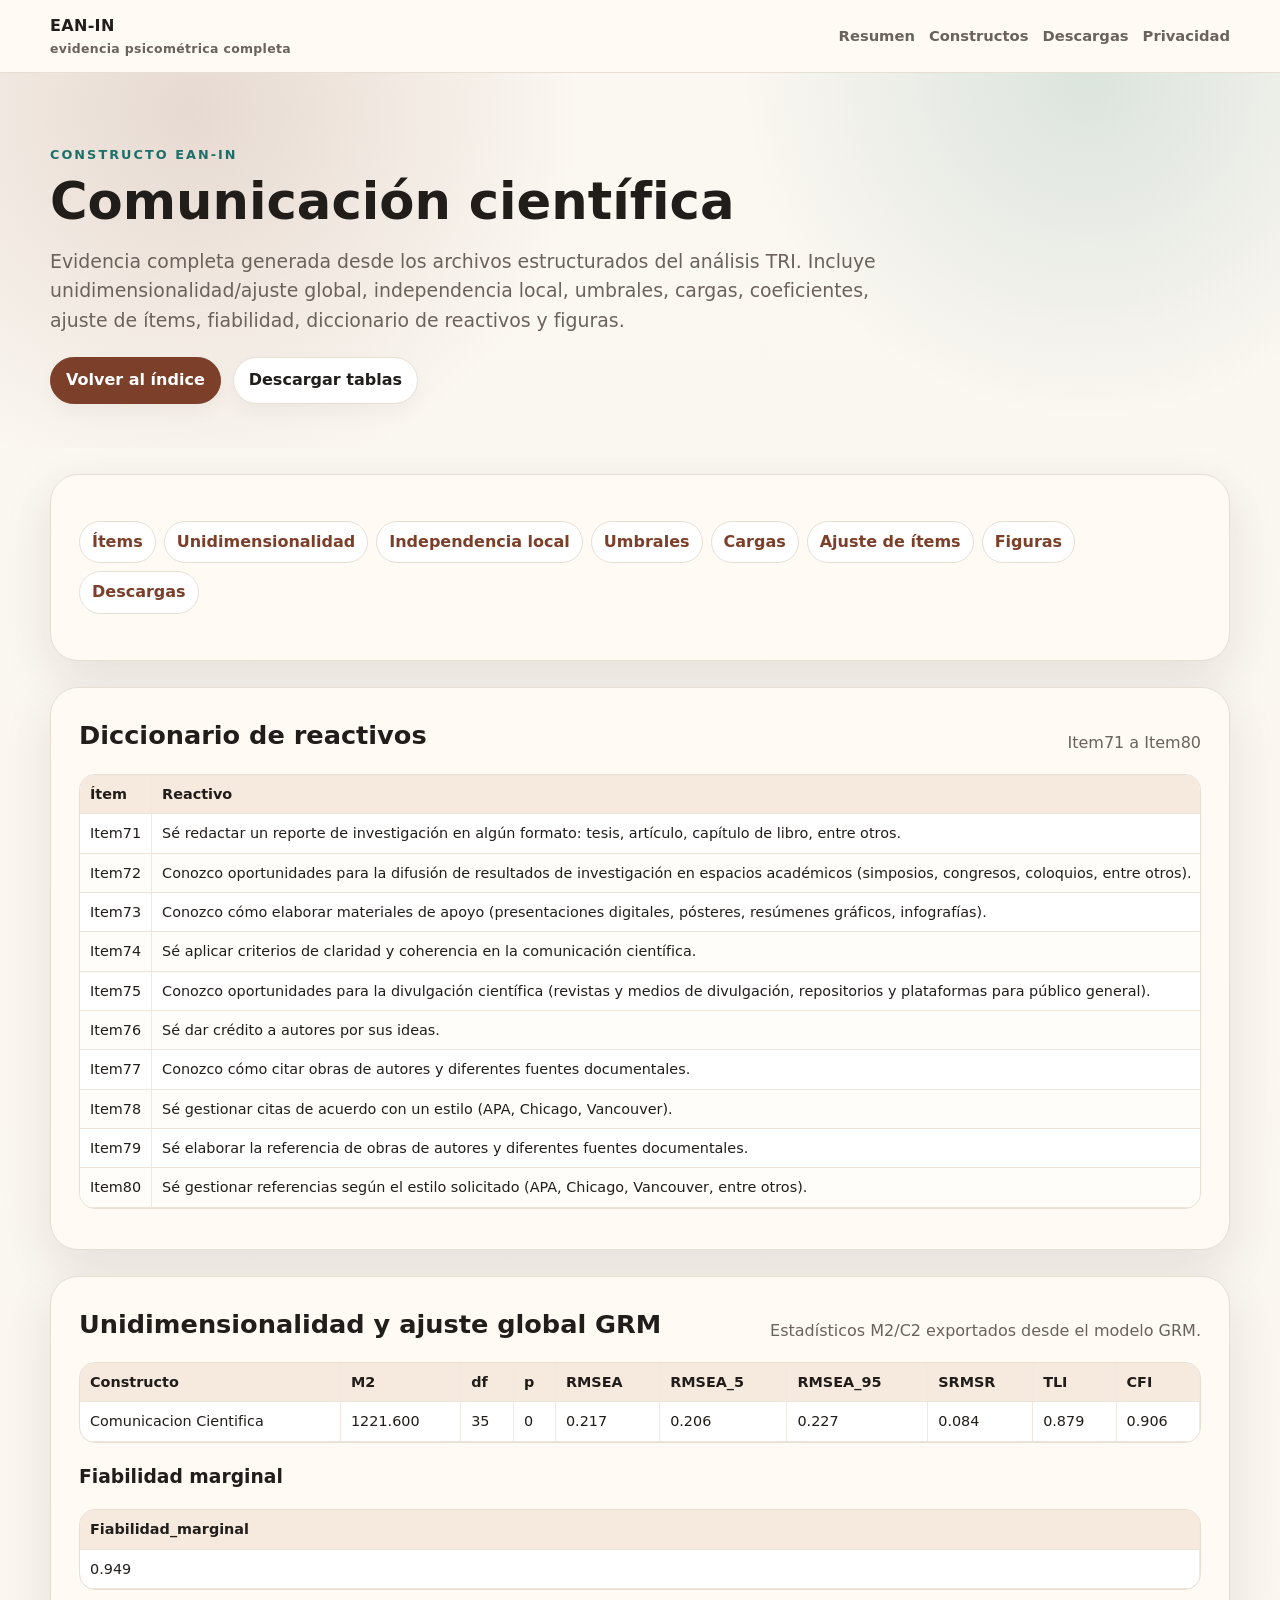
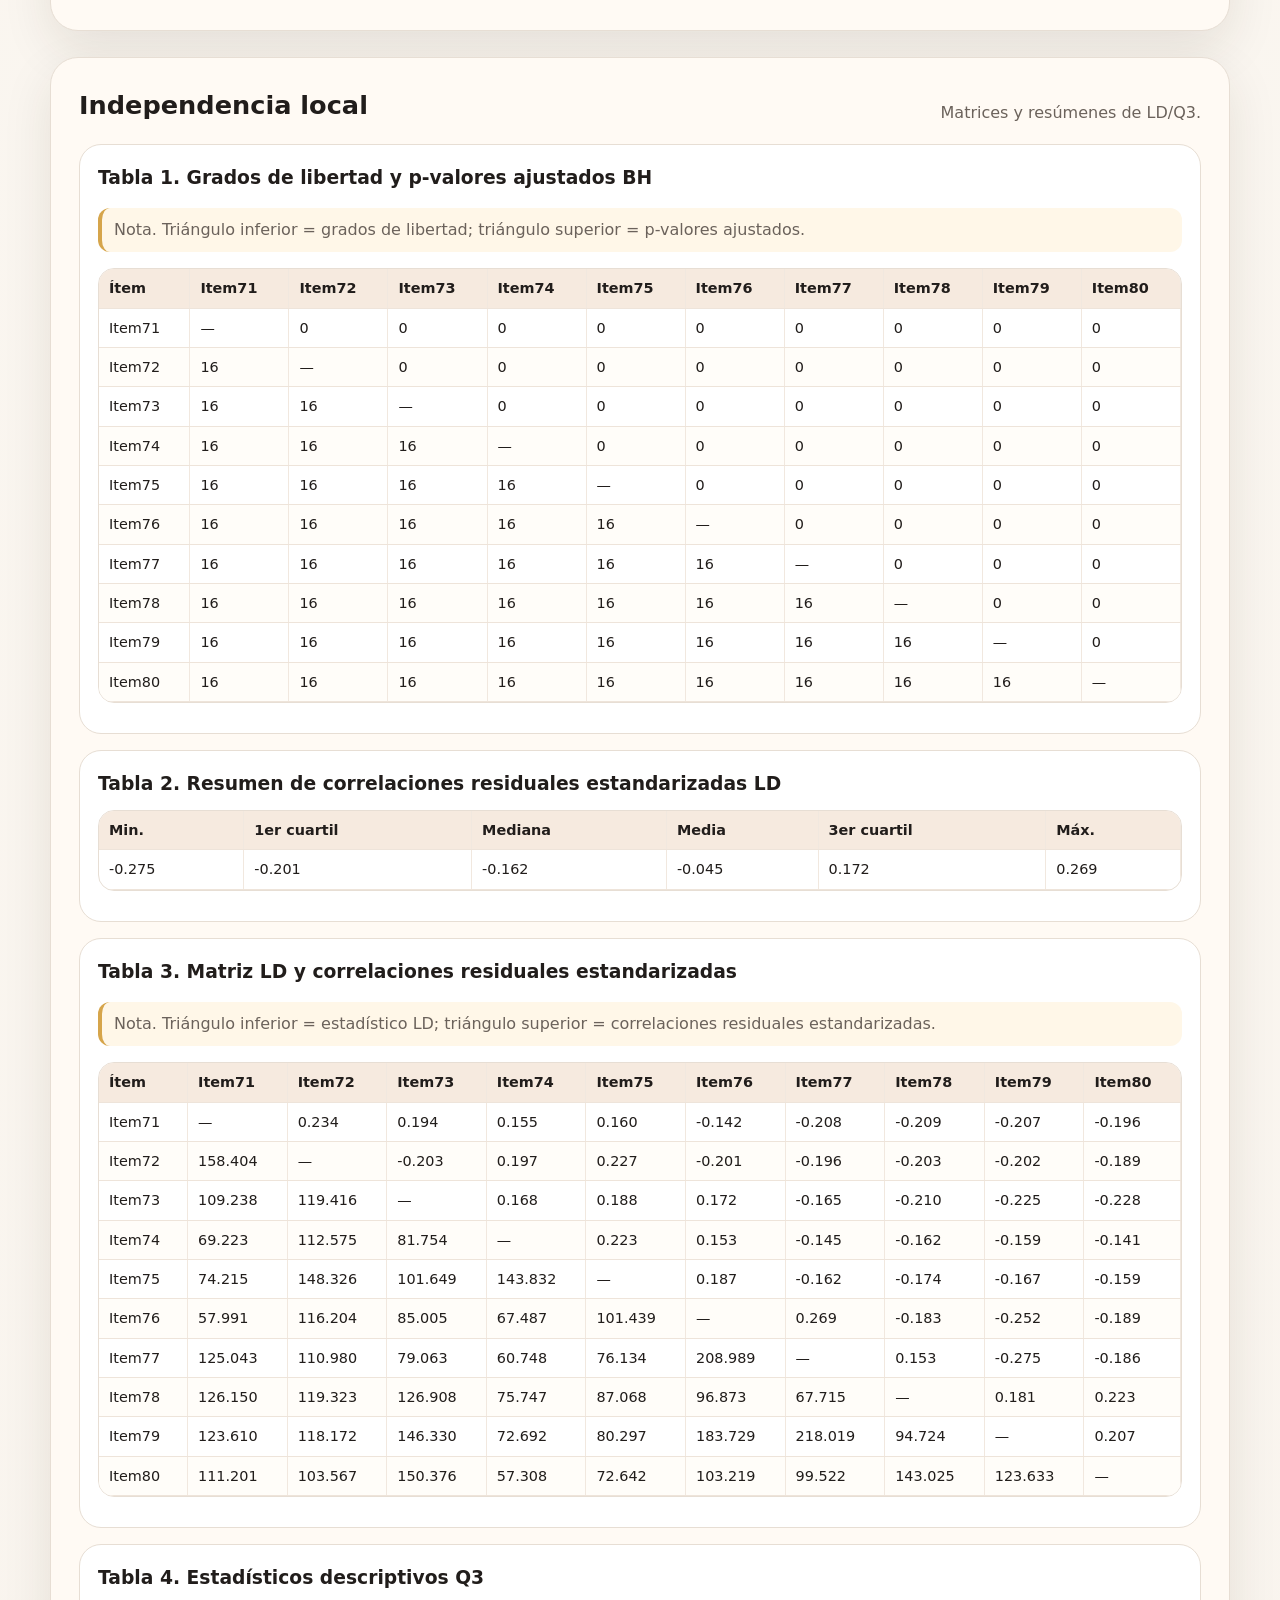
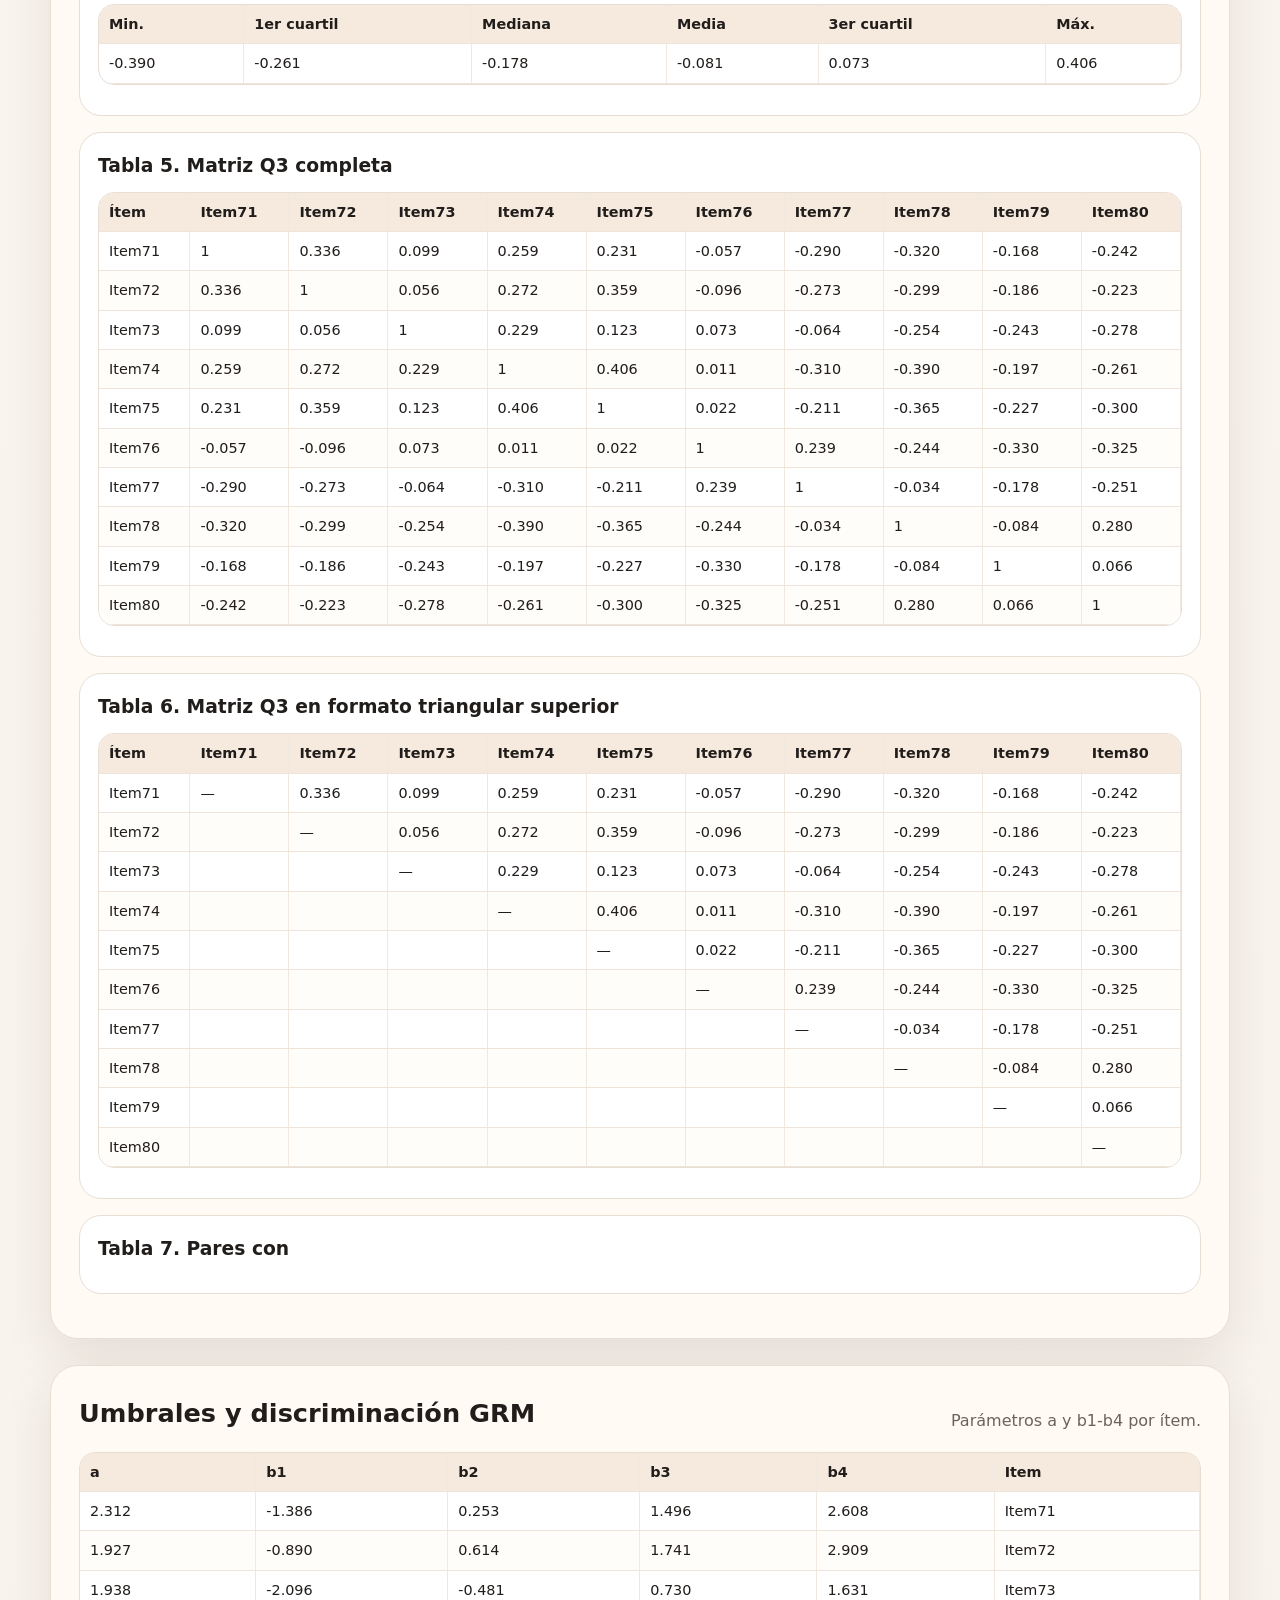
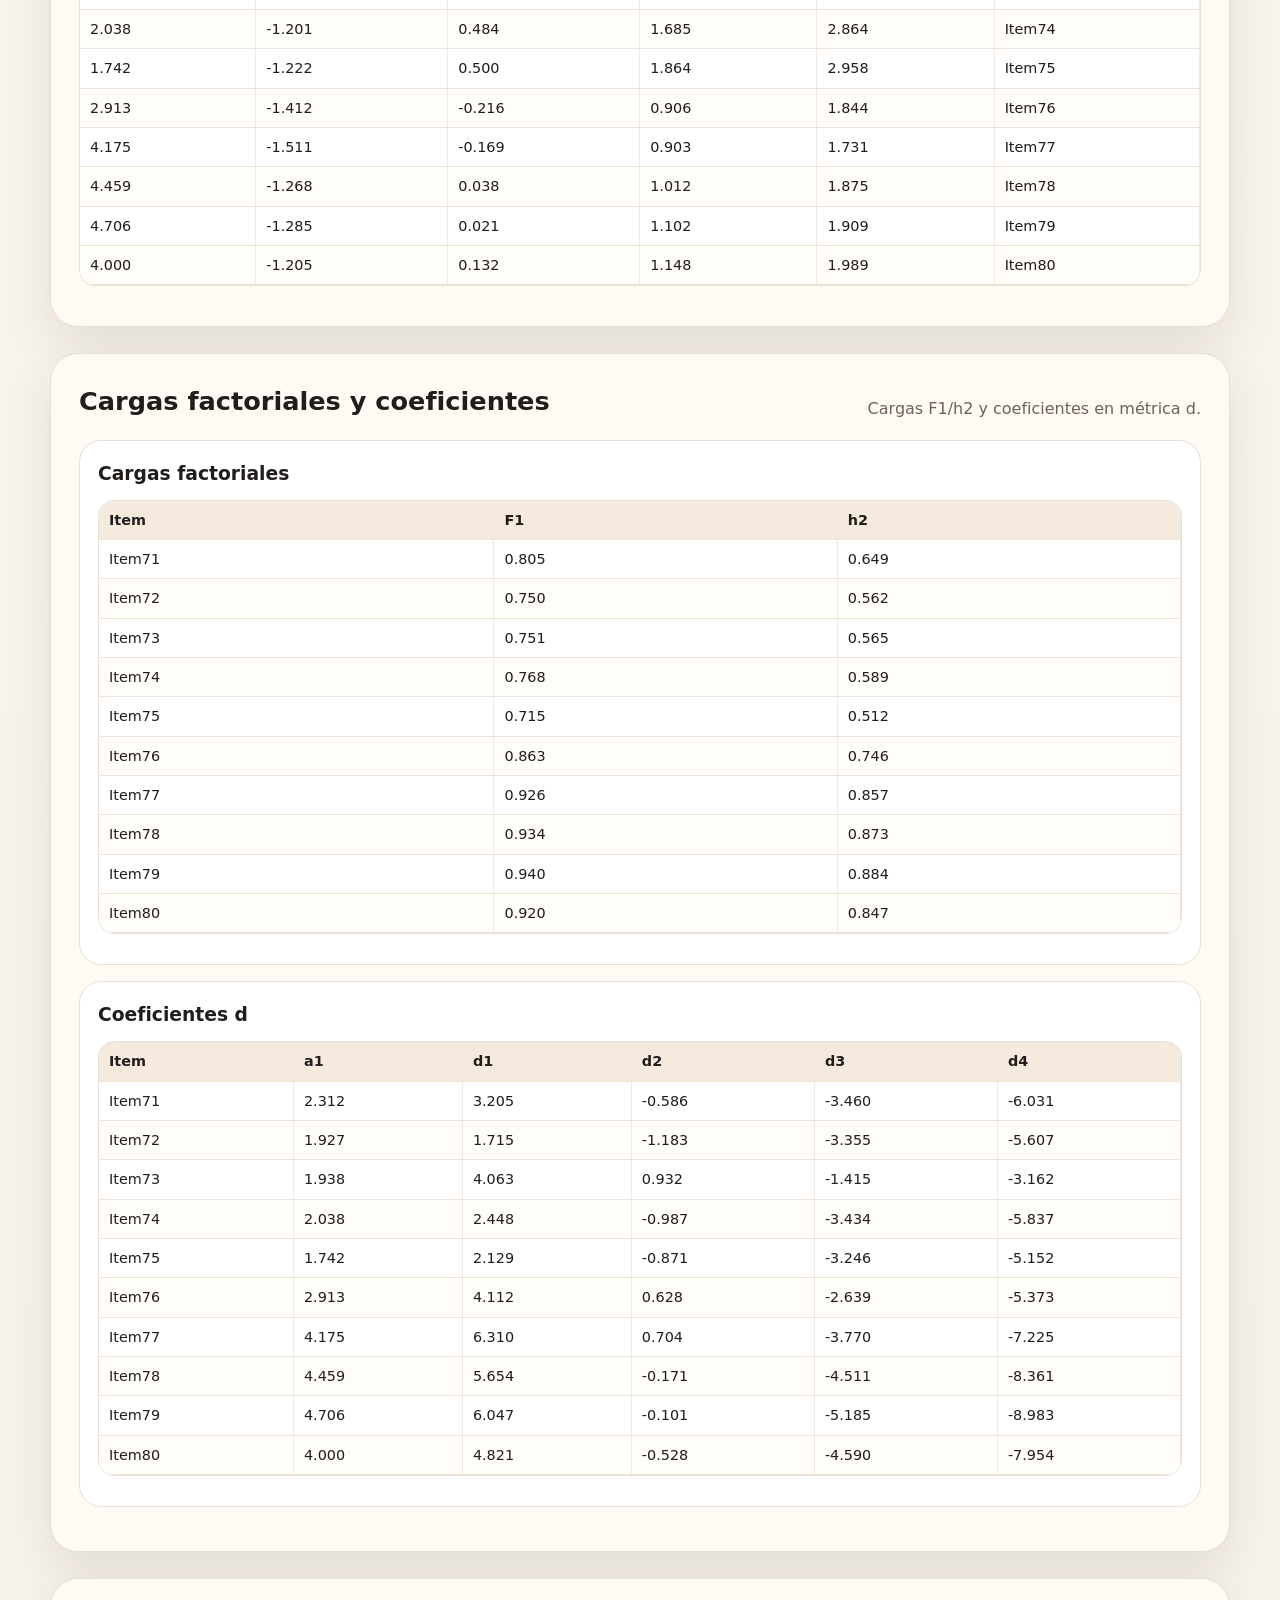
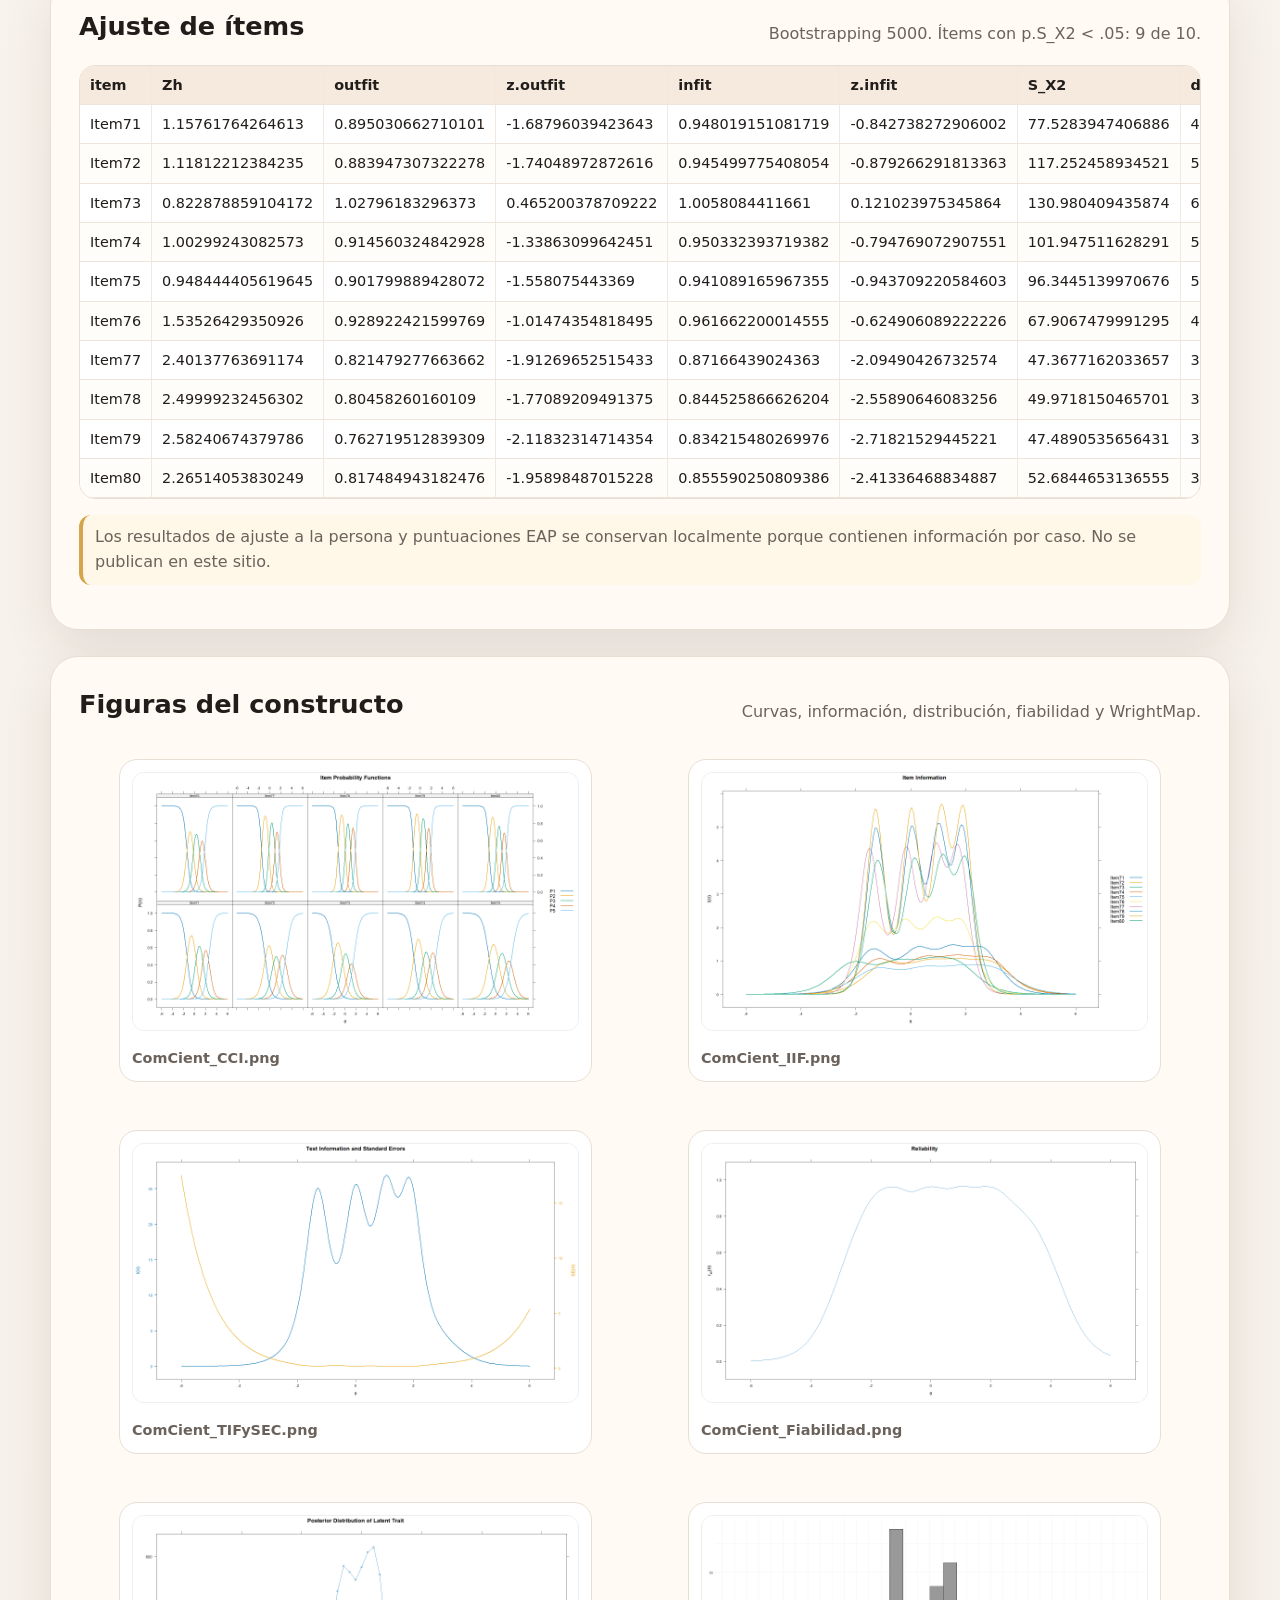
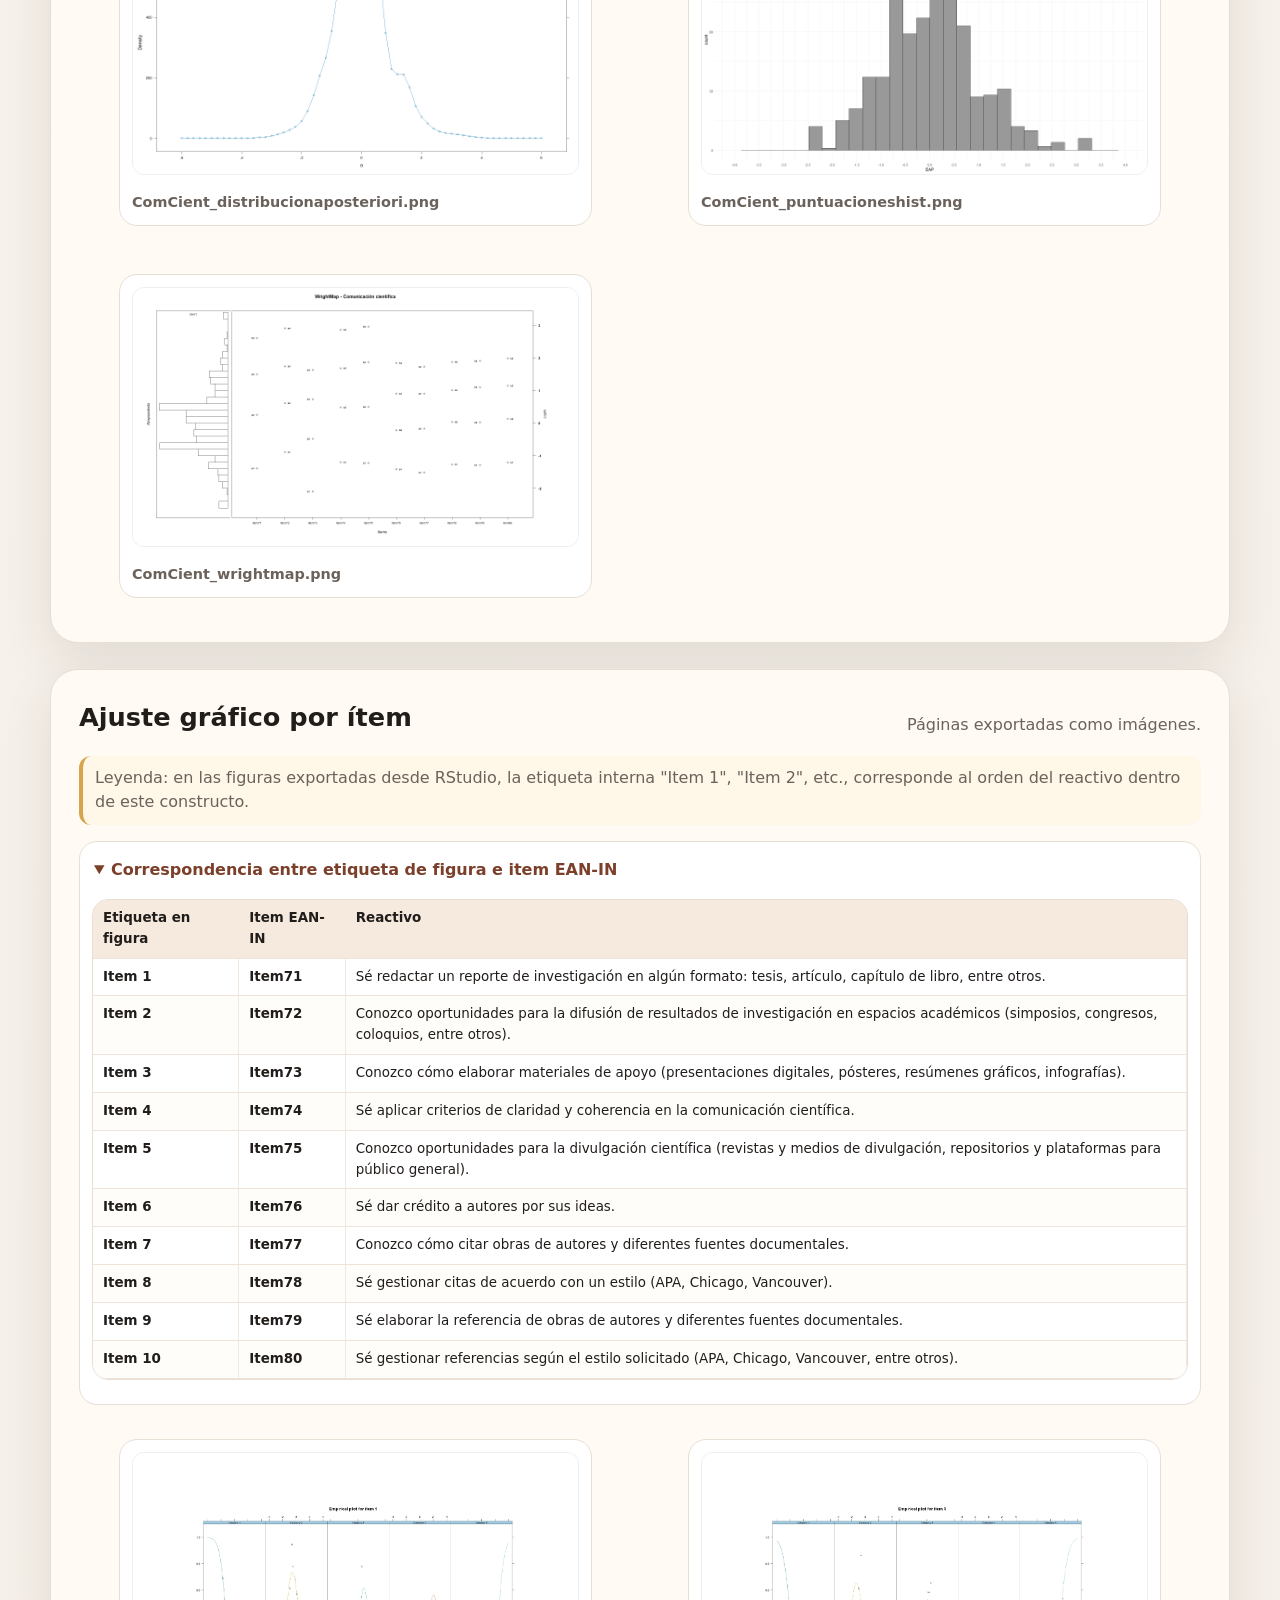
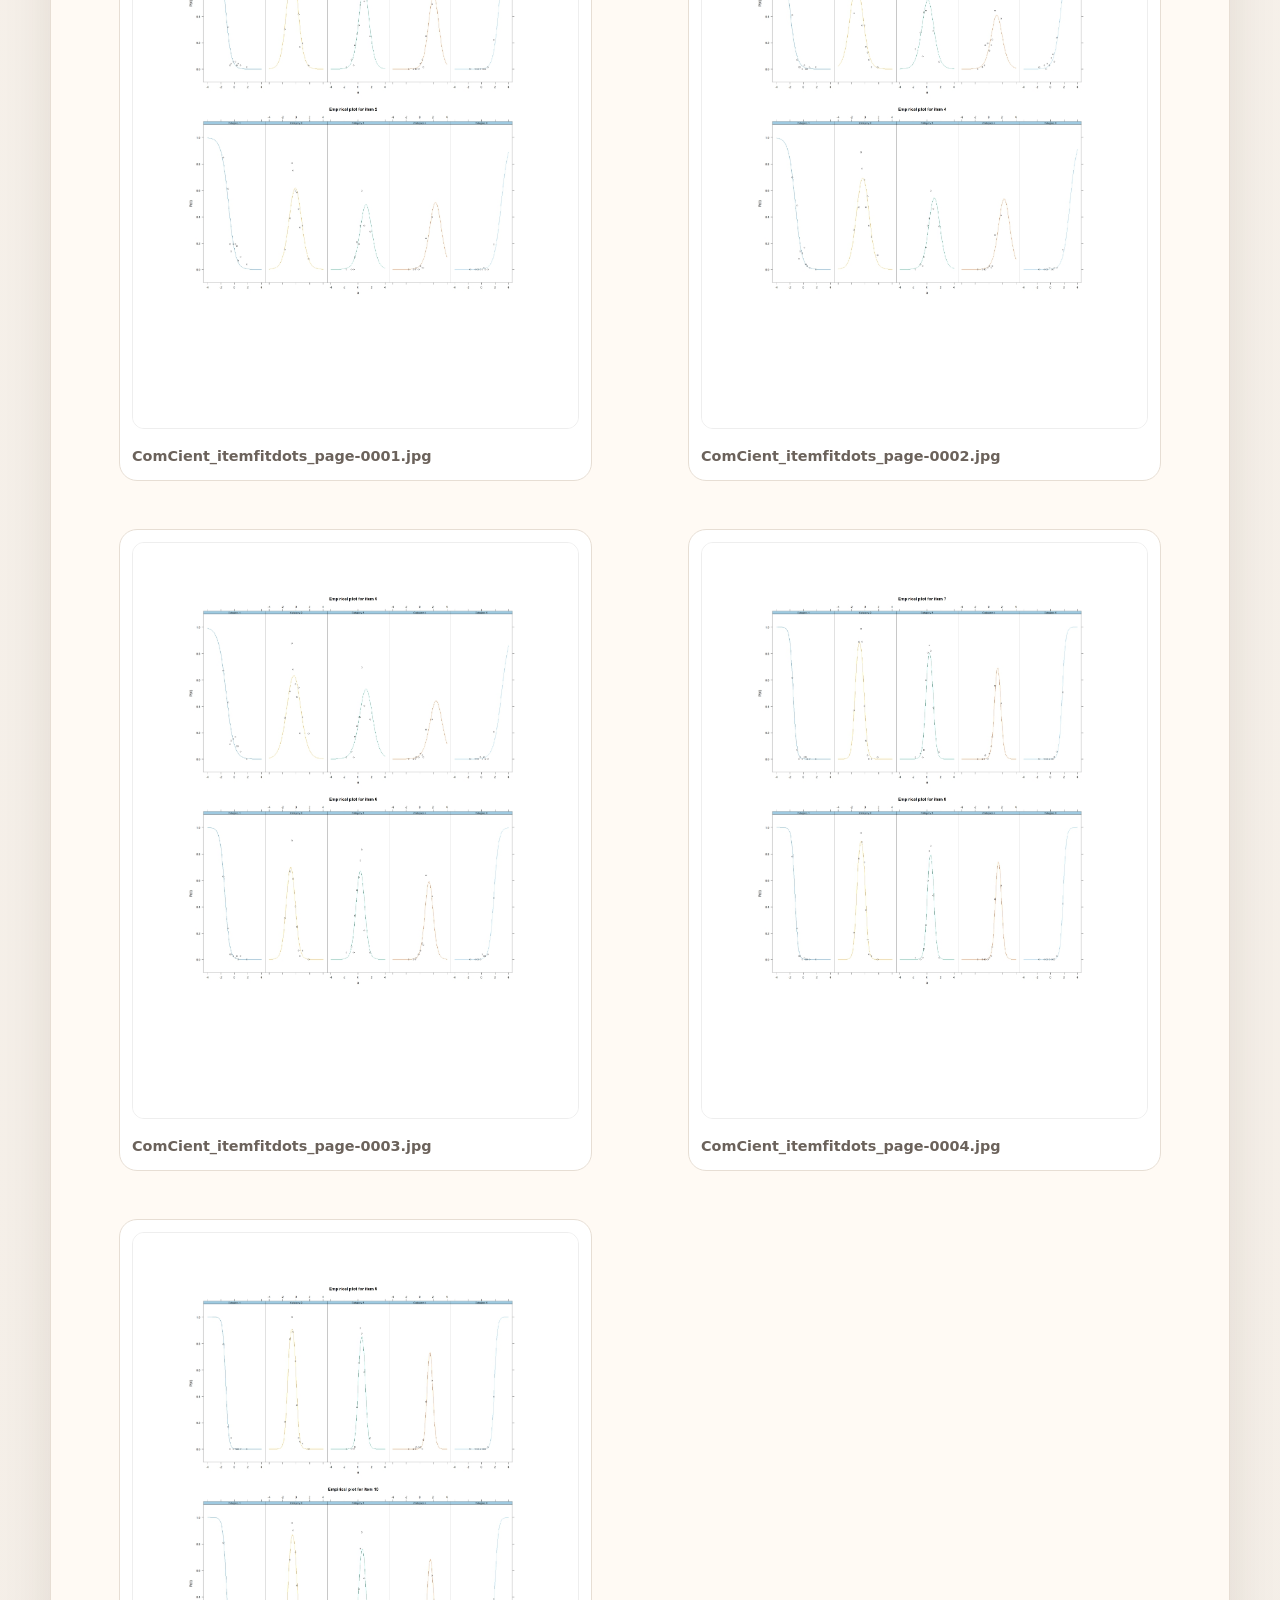
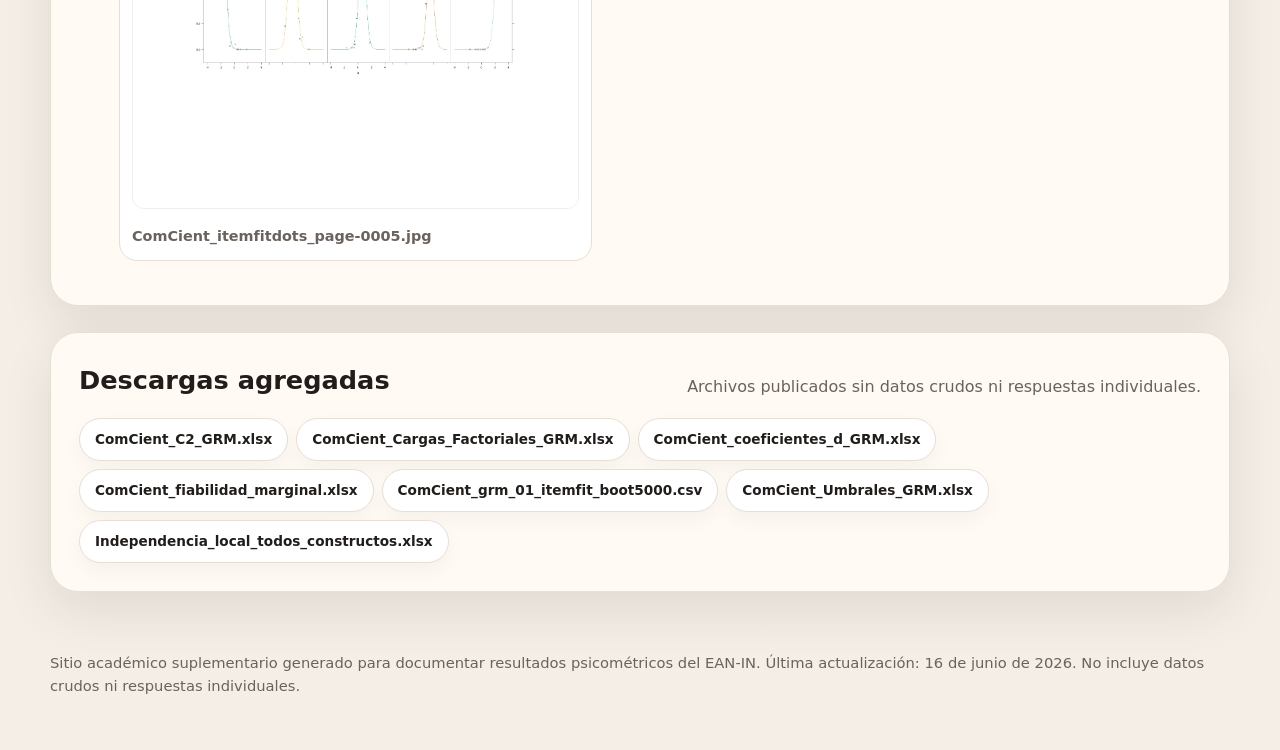
==== commit 4db3b66b: "Ajustar presentacion de constructos y visor de figuras" ====
--- a/comunicacion-cientifica.html
+++ b/comunicacion-cientifica.html
@@ -11,13 +11,7 @@
 <header class="site-header"><div class="container nav"><a class="brand" href="index.html"><span>EAN-IN</span><small>evidencia psicométrica completa</small></a><nav class="nav-links" aria-label="Navegación principal"><a href="index.html#resumen">Resumen</a><a href="index.html#constructos">Constructos</a><a href="index.html#descargas">Descargas</a><a href="index.html#privacidad">Privacidad</a></nav></div></header>
 
 <main>
-<section class="hero"><div class="container"><div class="eyebrow">Constructo EAN-IN</div><h1>Comunicación científica</h1><p class="lead">Evidencia completa generada desde los archivos estructurados del análisis TRI. Incluye unidimensionalidad/ajuste global, independencia local, umbrales, cargas, coeficientes, ajuste de ítems, fiabilidad, diccionario de reactivos y figuras.</p>
-      <div class="kpi-grid">
-        <div class="kpi"><strong>10</strong><span>reactivos (Item71-Item80)</span></div>
-        <div class="kpi"><strong>0.949</strong><span>fiabilidad marginal</span></div>
-        <div class="kpi"><strong>0.906</strong><span>CFI · 0.879 TLI</span></div>
-        <div class="kpi"><strong>0.217</strong><span>RMSEA · 0.084 SRMSR</span></div>
-      </div><div class="hero-actions"><a class="btn primary" href="index.html#constructos">Volver al índice</a><a class="btn" href="#descargas">Descargar tablas</a></div></div></section>
+<section class="hero"><div class="container"><div class="eyebrow">Constructo EAN-IN</div><h1>Comunicación científica</h1><p class="lead">Evidencia completa generada desde los archivos estructurados del análisis TRI. Incluye unidimensionalidad/ajuste global, independencia local, umbrales, cargas, coeficientes, ajuste de ítems, fiabilidad, diccionario de reactivos y figuras.</p><div class="hero-actions"><a class="btn primary" href="index.html#constructos">Volver al índice</a><a class="btn" href="#descargas">Descargar tablas</a></div></div></section>
 <section class="container panel"><div class="toc"><a href="#items">Ítems</a><a href="#unidimensionalidad">Unidimensionalidad</a><a href="#independencia">Independencia local</a><a href="#umbrales">Umbrales</a><a href="#cargas">Cargas</a><a href="#itemfit">Ajuste de ítems</a><a href="#figuras">Figuras</a><a href="#descargas">Descargas</a></div></section>
 <section class="container panel" id="items"><div class="section-title"><h2>Diccionario de reactivos</h2><p>Item71 a Item80</p></div><div class="table-wrap">
 <table>
@@ -200,7 +194,27 @@
 <tr><td>Item80</td><td>2.26514053830249</td><td>0.817484943182476</td><td>-1.95898487015228</td><td>0.855590250809386</td><td>-2.41336468834887</td><td>52.6844653136555</td><td>35</td><td>0.0264724606996885</td><td>0.0278898688349895</td><td>45.9716461383256</td><td>0.0212</td></tr>
 </tbody></table></div><p class="note">Los resultados de ajuste a la persona y puntuaciones EAP se conservan localmente porque contienen información por caso. No se publican en este sitio.</p></section>
 <section class="container panel" id="figuras"><div class="section-title"><h2>Figuras del constructo</h2><p>Curvas, información, distribución, fiabilidad y WrightMap.</p></div><div class="figure-grid"><figure class="figure-card"><img src="assets/media/ComCient/ComCient_CCI.png" alt="ComCient_CCI.png"><figcaption>ComCient_CCI.png</figcaption></figure><figure class="figure-card"><img src="assets/media/ComCient/ComCient_IIF.png" alt="ComCient_IIF.png"><figcaption>ComCient_IIF.png</figcaption></figure><figure class="figure-card"><img src="assets/media/ComCient/ComCient_TIFySEC.png" alt="ComCient_TIFySEC.png"><figcaption>ComCient_TIFySEC.png</figcaption></figure><figure class="figure-card"><img src="assets/media/ComCient/ComCient_Fiabilidad.png" alt="ComCient_Fiabilidad.png"><figcaption>ComCient_Fiabilidad.png</figcaption></figure><figure class="figure-card"><img src="assets/media/ComCient/ComCient_distribucionaposteriori.png" alt="ComCient_distribucionaposteriori.png"><figcaption>ComCient_distribucionaposteriori.png</figcaption></figure><figure class="figure-card"><img src="assets/media/ComCient/ComCient_puntuacioneshist.png" alt="ComCient_puntuacioneshist.png"><figcaption>ComCient_puntuacioneshist.png</figcaption></figure><figure class="figure-card"><img src="assets/media/ComCient/ComCient_wrightmap.png" alt="ComCient_wrightmap.png"><figcaption>ComCient_wrightmap.png</figcaption></figure></div></section>
-<section class="container panel"><div class="section-title"><h2>Ajuste gráfico por ítem</h2><p>Páginas exportadas como imágenes.</p></div><div class="figure-grid"><figure class="figure-card"><img src="assets/media/ComCient/itemfitdots/ComCient_itemfitdots_page-0001.jpg" alt="ComCient_itemfitdots_page-0001.jpg"><figcaption>ComCient_itemfitdots_page-0001.jpg</figcaption></figure><figure class="figure-card"><img src="assets/media/ComCient/itemfitdots/ComCient_itemfitdots_page-0002.jpg" alt="ComCient_itemfitdots_page-0002.jpg"><figcaption>ComCient_itemfitdots_page-0002.jpg</figcaption></figure><figure class="figure-card"><img src="assets/media/ComCient/itemfitdots/ComCient_itemfitdots_page-0003.jpg" alt="ComCient_itemfitdots_page-0003.jpg"><figcaption>ComCient_itemfitdots_page-0003.jpg</figcaption></figure><figure class="figure-card"><img src="assets/media/ComCient/itemfitdots/ComCient_itemfitdots_page-0004.jpg" alt="ComCient_itemfitdots_page-0004.jpg"><figcaption>ComCient_itemfitdots_page-0004.jpg</figcaption></figure><figure class="figure-card"><img src="assets/media/ComCient/itemfitdots/ComCient_itemfitdots_page-0005.jpg" alt="ComCient_itemfitdots_page-0005.jpg"><figcaption>ComCient_itemfitdots_page-0005.jpg</figcaption></figure></div></section>
+<section class="container panel"><div class="section-title"><h2>Ajuste gráfico por ítem</h2><p>Páginas exportadas como imágenes.</p></div><!-- itemfit legend start -->
+<div class="itemfit-legend">
+  <p class="note">Leyenda: en las figuras exportadas desde RStudio, la etiqueta interna "Item 1", "Item 2", etc., corresponde al orden del reactivo dentro de este constructo.</p>
+  <details open>
+    <summary>Correspondencia entre etiqueta de figura e item EAN-IN</summary>
+    <div class="table-wrap compact-table"><table><thead><tr><th>Etiqueta en figura</th><th>Item EAN-IN</th><th>Reactivo</th></tr></thead><tbody>
+      <tr><td>Item 1</td><td>Item71</td><td>Sé redactar un reporte de investigación en algún formato: tesis, artículo, capítulo de libro, entre otros.</td></tr>
+      <tr><td>Item 2</td><td>Item72</td><td>Conozco oportunidades para la difusión de resultados de investigación en espacios académicos (simposios, congresos, coloquios, entre otros).</td></tr>
+      <tr><td>Item 3</td><td>Item73</td><td>Conozco cómo elaborar materiales de apoyo (presentaciones digitales, pósteres, resúmenes gráficos, infografías).</td></tr>
+      <tr><td>Item 4</td><td>Item74</td><td>Sé aplicar criterios de claridad y coherencia en la comunicación científica.</td></tr>
+      <tr><td>Item 5</td><td>Item75</td><td>Conozco oportunidades para la divulgación científica (revistas y medios de divulgación, repositorios y plataformas para público general).</td></tr>
+      <tr><td>Item 6</td><td>Item76</td><td>Sé dar crédito a autores por sus ideas.</td></tr>
+      <tr><td>Item 7</td><td>Item77</td><td>Conozco cómo citar obras de autores y diferentes fuentes documentales.</td></tr>
+      <tr><td>Item 8</td><td>Item78</td><td>Sé gestionar citas de acuerdo con un estilo (APA, Chicago, Vancouver).</td></tr>
+      <tr><td>Item 9</td><td>Item79</td><td>Sé elaborar la referencia de obras de autores y diferentes fuentes documentales.</td></tr>
+      <tr><td>Item 10</td><td>Item80</td><td>Sé gestionar referencias según el estilo solicitado (APA, Chicago, Vancouver, entre otros).</td></tr>
+    </tbody></table></div>
+  </details>
+</div>
+<!-- itemfit legend end -->
+<div class="figure-grid"><figure class="figure-card"><img src="assets/media/ComCient/itemfitdots/ComCient_itemfitdots_page-0001.jpg" alt="ComCient_itemfitdots_page-0001.jpg"><figcaption>ComCient_itemfitdots_page-0001.jpg</figcaption></figure><figure class="figure-card"><img src="assets/media/ComCient/itemfitdots/ComCient_itemfitdots_page-0002.jpg" alt="ComCient_itemfitdots_page-0002.jpg"><figcaption>ComCient_itemfitdots_page-0002.jpg</figcaption></figure><figure class="figure-card"><img src="assets/media/ComCient/itemfitdots/ComCient_itemfitdots_page-0003.jpg" alt="ComCient_itemfitdots_page-0003.jpg"><figcaption>ComCient_itemfitdots_page-0003.jpg</figcaption></figure><figure class="figure-card"><img src="assets/media/ComCient/itemfitdots/ComCient_itemfitdots_page-0004.jpg" alt="ComCient_itemfitdots_page-0004.jpg"><figcaption>ComCient_itemfitdots_page-0004.jpg</figcaption></figure><figure class="figure-card"><img src="assets/media/ComCient/itemfitdots/ComCient_itemfitdots_page-0005.jpg" alt="ComCient_itemfitdots_page-0005.jpg"><figcaption>ComCient_itemfitdots_page-0005.jpg</figcaption></figure></div></section>
 <section class="container panel" id="descargas"><div class="section-title"><h2>Descargas agregadas</h2><p>Archivos publicados sin datos crudos ni respuestas individuales.</p></div><div class="downloads"><a class="btn" href="assets/data/ComCient/ComCient_C2_GRM.xlsx" download>ComCient_C2_GRM.xlsx</a><a class="btn" href="assets/data/ComCient/ComCient_Cargas_Factoriales_GRM.xlsx" download>ComCient_Cargas_Factoriales_GRM.xlsx</a><a class="btn" href="assets/data/ComCient/ComCient_coeficientes_d_GRM.xlsx" download>ComCient_coeficientes_d_GRM.xlsx</a><a class="btn" href="assets/data/ComCient/ComCient_fiabilidad_marginal.xlsx" download>ComCient_fiabilidad_marginal.xlsx</a><a class="btn" href="assets/data/ComCient/ComCient_grm_01_itemfit_boot5000.csv" download>ComCient_grm_01_itemfit_boot5000.csv</a><a class="btn" href="assets/data/ComCient/ComCient_Umbrales_GRM.xlsx" download>ComCient_Umbrales_GRM.xlsx</a><a class="btn" href="assets/data/Independencia_local_todos_constructos.xlsx" download>Independencia_local_todos_constructos.xlsx</a></div></section>
 </main>
 <footer class="footer"><div class="container">Sitio académico suplementario generado para documentar resultados psicométricos del EAN-IN. Última actualización: 16 de junio de 2026. No incluye datos crudos ni respuestas individuales.</div></footer>
--- a/assets/styles.css
+++ b/assets/styles.css
@@ -1,2 +1,5 @@
 :root{--bg:#f7f4ef;--paper:#fffaf4;--ink:#211d1b;--muted:#6b625b;--line:#e7ded4;--brand:#7b3f2a;--brand2:#1d6f6a;--soft:#efe2d4;--ok:#0f766e;--warn:#a16207;--shadow:0 18px 50px rgba(52,37,24,.10)}
 *{box-sizing:border-box}html{scroll-behavior:smooth}body{margin:0;font-family:Inter,ui-sans-serif,system-ui,-apple-system,"Segoe UI",Arial,sans-serif;background:linear-gradient(180deg,#fbf7f1 0%,#f4eee7 100%);color:var(--ink);line-height:1.55}.container{width:min(1180px,calc(100% - 32px));margin-inline:auto}.site-header{position:sticky;top:0;z-index:10;background:rgba(255,250,244,.92);backdrop-filter:blur(14px);border-bottom:1px solid var(--line)}.nav{display:flex;align-items:center;justify-content:space-between;gap:24px;padding:14px 0}.brand{display:flex;flex-direction:column;color:var(--ink);text-decoration:none;font-weight:800;letter-spacing:.02em}.brand small{font-weight:600;color:var(--muted);font-size:.78rem}.nav-links{display:flex;gap:14px;flex-wrap:wrap}.nav-links a{color:var(--muted);text-decoration:none;font-weight:700;font-size:.92rem}.nav-links a:hover{color:var(--brand)}.hero{padding:72px 0 44px;background:radial-gradient(circle at 15% 10%,rgba(123,63,42,.16),transparent 34%),radial-gradient(circle at 85% 0%,rgba(29,111,106,.14),transparent 30%)}.eyebrow{text-transform:uppercase;letter-spacing:.16em;color:var(--brand2);font-weight:800;font-size:.8rem}.hero h1{font-size:clamp(2rem,4vw,4.2rem);line-height:1.04;margin:10px 0 18px;max-width:1050px}.lead{font-size:1.18rem;color:var(--muted);max-width:860px}.hero-actions,.actions{display:flex;gap:12px;flex-wrap:wrap;margin-top:22px}.btn{display:inline-flex;align-items:center;gap:8px;border:1px solid var(--line);background:#fff;color:var(--ink);text-decoration:none;border-radius:999px;padding:10px 15px;font-weight:800;box-shadow:0 8px 20px rgba(0,0,0,.04)}.btn.primary{background:var(--brand);color:#fff;border-color:var(--brand)}.btn:hover{transform:translateY(-1px)}.kpi-grid{display:grid;grid-template-columns:repeat(4,minmax(0,1fr));gap:14px;margin-top:32px}.kpi{background:rgba(255,255,255,.74);border:1px solid var(--line);border-radius:20px;padding:18px;box-shadow:var(--shadow)}.kpi strong{display:block;font-size:2rem;color:var(--brand)}.kpi span{color:var(--muted);font-weight:700}.panel{background:var(--paper);border:1px solid var(--line);border-radius:28px;padding:28px;margin:26px auto;box-shadow:var(--shadow)}.section-title{display:flex;align-items:end;justify-content:space-between;gap:16px;margin-bottom:18px}.section-title h2{margin:0;font-size:1.6rem}.section-title p{margin:.3rem 0 0;color:var(--muted)}.card-grid{display:grid;grid-template-columns:repeat(2,minmax(0,1fr));gap:18px}.construct-card{background:#fff;border:1px solid var(--line);border-radius:22px;padding:20px}.construct-card h3{margin:0 0 10px;font-size:1.25rem}.meta-row{display:flex;gap:8px;flex-wrap:wrap;margin:10px 0 14px}.pill{display:inline-flex;border-radius:999px;background:var(--soft);color:#513628;padding:5px 10px;font-size:.82rem;font-weight:800}.pill.alt{background:#e4f1ef;color:#164e49}.pill.warn{background:#fff1c2;color:#7a4b00}.muted{color:var(--muted)}.note{color:var(--muted);background:#fff7e8;border-left:4px solid #d6a54b;padding:10px 12px;border-radius:12px}.summary-box{background:#fff;border:1px solid var(--line);border-radius:20px;padding:18px}.toc{display:flex;flex-wrap:wrap;gap:8px;margin:18px 0}.toc a{border:1px solid var(--line);border-radius:999px;padding:8px 12px;text-decoration:none;color:var(--brand);font-weight:800;background:#fff}.subpanel{background:#fff;border:1px solid var(--line);border-radius:22px;padding:18px;margin:16px 0}.subpanel h3{margin:0 0 12px}.table-wrap{width:100%;overflow:auto;border:1px solid var(--line);border-radius:16px;background:#fff;margin:12px 0}table{border-collapse:collapse;width:100%;font-size:.9rem}caption{text-align:left;font-weight:900;padding:12px 14px;color:var(--brand)}th,td{padding:8px 10px;border-bottom:1px solid #eee4da;border-right:1px solid #f1e8df;text-align:left;vertical-align:top;white-space:nowrap}th{position:sticky;top:0;background:#f6eadf;z-index:1;font-weight:900}tr:nth-child(even) td{background:#fffdf9}.figure-grid{display:grid;grid-template-columns:repeat(2,minmax(0,1fr));gap:16px}.figure-card{background:#fff;border:1px solid var(--line);border-radius:18px;padding:12px}.figure-card img{width:100%;height:auto;border-radius:12px;border:1px solid #eee}.figure-card figcaption{font-weight:800;color:var(--muted);margin-top:8px;font-size:.9rem}.downloads{display:flex;flex-wrap:wrap;gap:8px}.downloads a{font-size:.85rem}.search-box{border:1px solid var(--line);border-radius:999px;padding:10px 14px;min-width:260px;background:#fff}.footer{padding:34px 0 52px;color:var(--muted);font-size:.92rem}.two-col{display:grid;grid-template-columns:1fr 1fr;gap:18px}.privacy-list li{margin:.4rem 0}@media (max-width:820px){.kpi-grid,.card-grid,.figure-grid,.two-col{grid-template-columns:1fr}.nav{align-items:flex-start}.section-title{display:block}.search-box{width:100%;min-width:0;margin-top:12px}.hero{padding-top:42px}th,td{font-size:.82rem}}
+/* lightbox and itemfit legend start */
+.figure-card img{cursor:zoom-in;transition:transform .18s ease, box-shadow .18s ease}.figure-card img:hover{transform:scale(1.01);box-shadow:0 10px 28px rgba(0,0,0,.14)}.lightbox-open{overflow:hidden}.lightbox-overlay{position:fixed;inset:0;z-index:999;background:rgba(18,14,12,.88);display:flex;align-items:center;justify-content:center;padding:28px}.lightbox-figure{width:min(1200px,96vw);max-height:92vh;margin:0;display:flex;flex-direction:column;gap:10px}.lightbox-figure img{max-width:100%;max-height:82vh;object-fit:contain;background:#fff;border-radius:16px;box-shadow:0 24px 80px rgba(0,0,0,.42)}.lightbox-figure figcaption{color:#fff;font-weight:800;text-align:center}.lightbox-close{position:fixed;top:18px;right:18px;border:1px solid rgba(255,255,255,.35);background:#fff;color:#211d1b;border-radius:999px;padding:10px 14px;font-weight:900;cursor:pointer}.itemfit-legend{margin:14px 0 18px}.itemfit-legend details{background:#fff;border:1px solid var(--line);border-radius:18px;padding:12px}.itemfit-legend summary{cursor:pointer;font-weight:900;color:var(--brand);padding:4px 2px}.compact-table table{font-size:.84rem}.compact-table th,.compact-table td{white-space:normal}.compact-table td:first-child,.compact-table td:nth-child(2){white-space:nowrap;font-weight:800}
+/* lightbox and itemfit legend end */
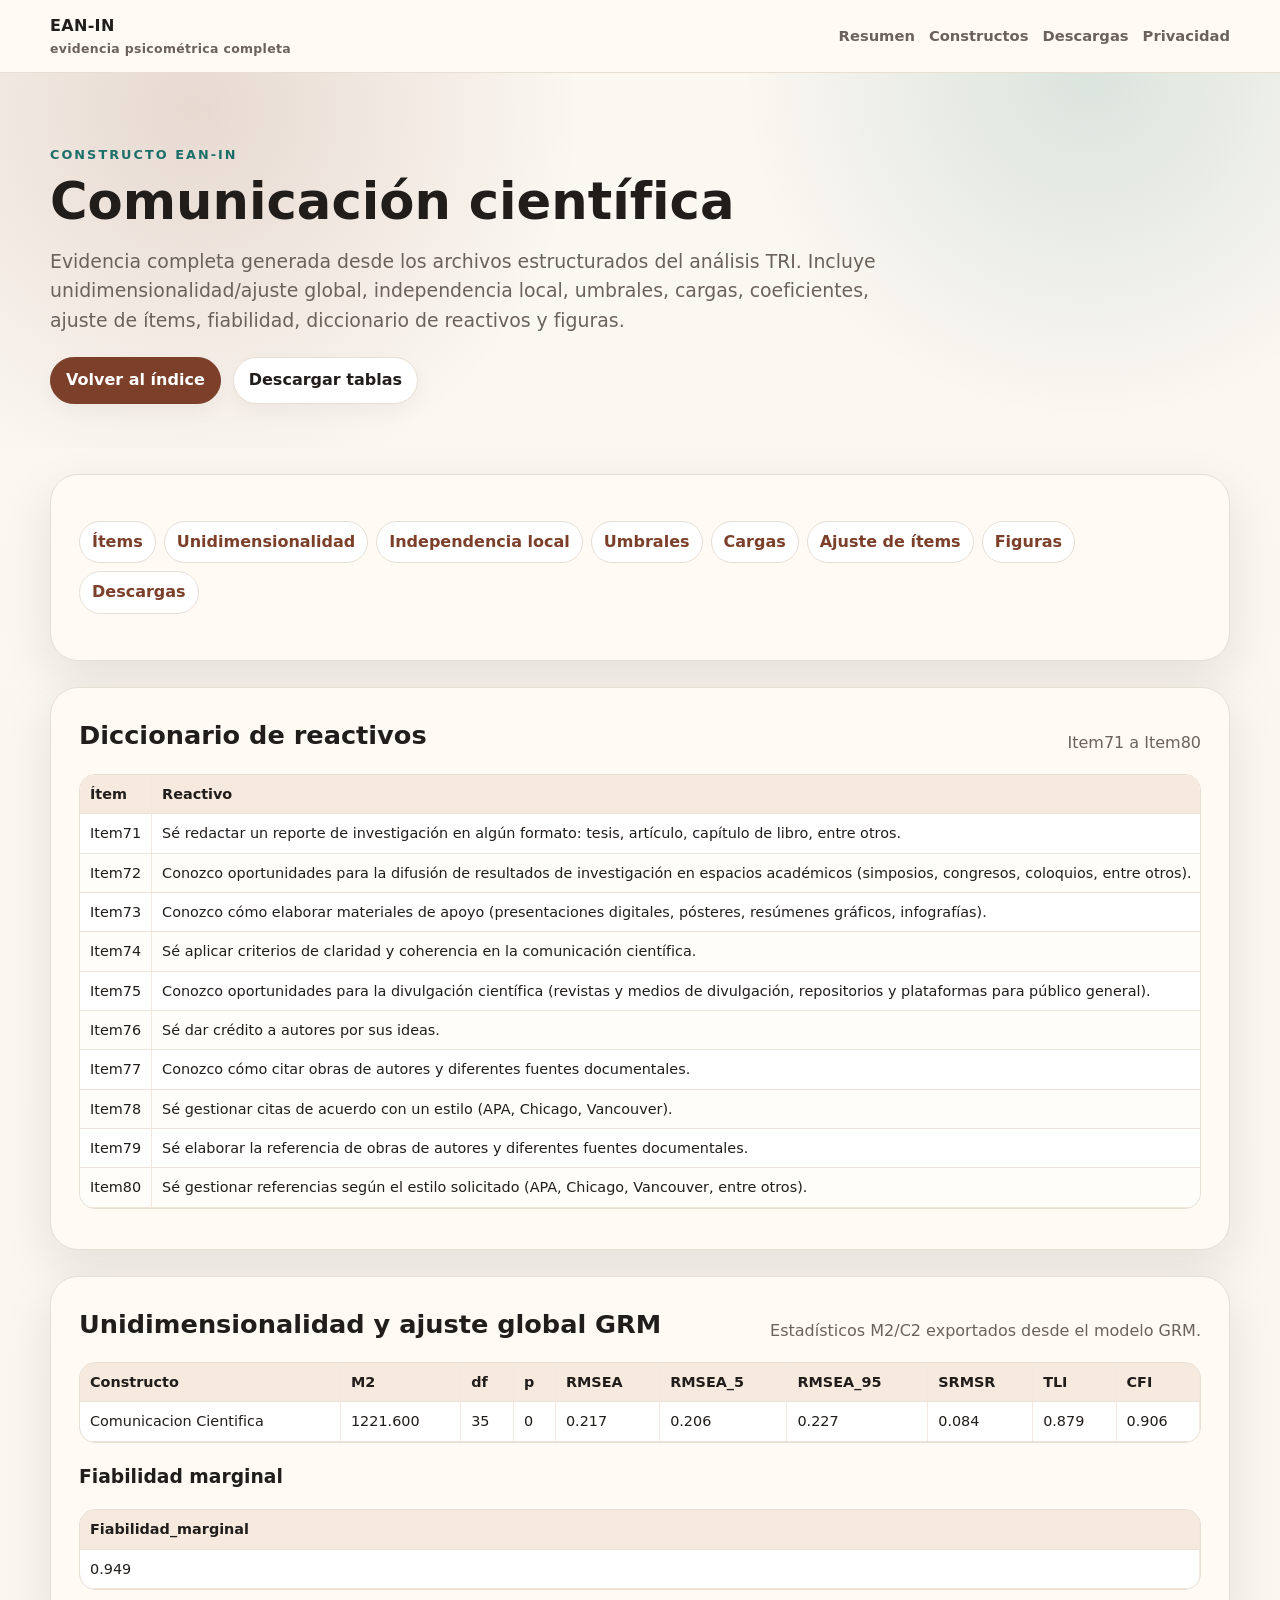
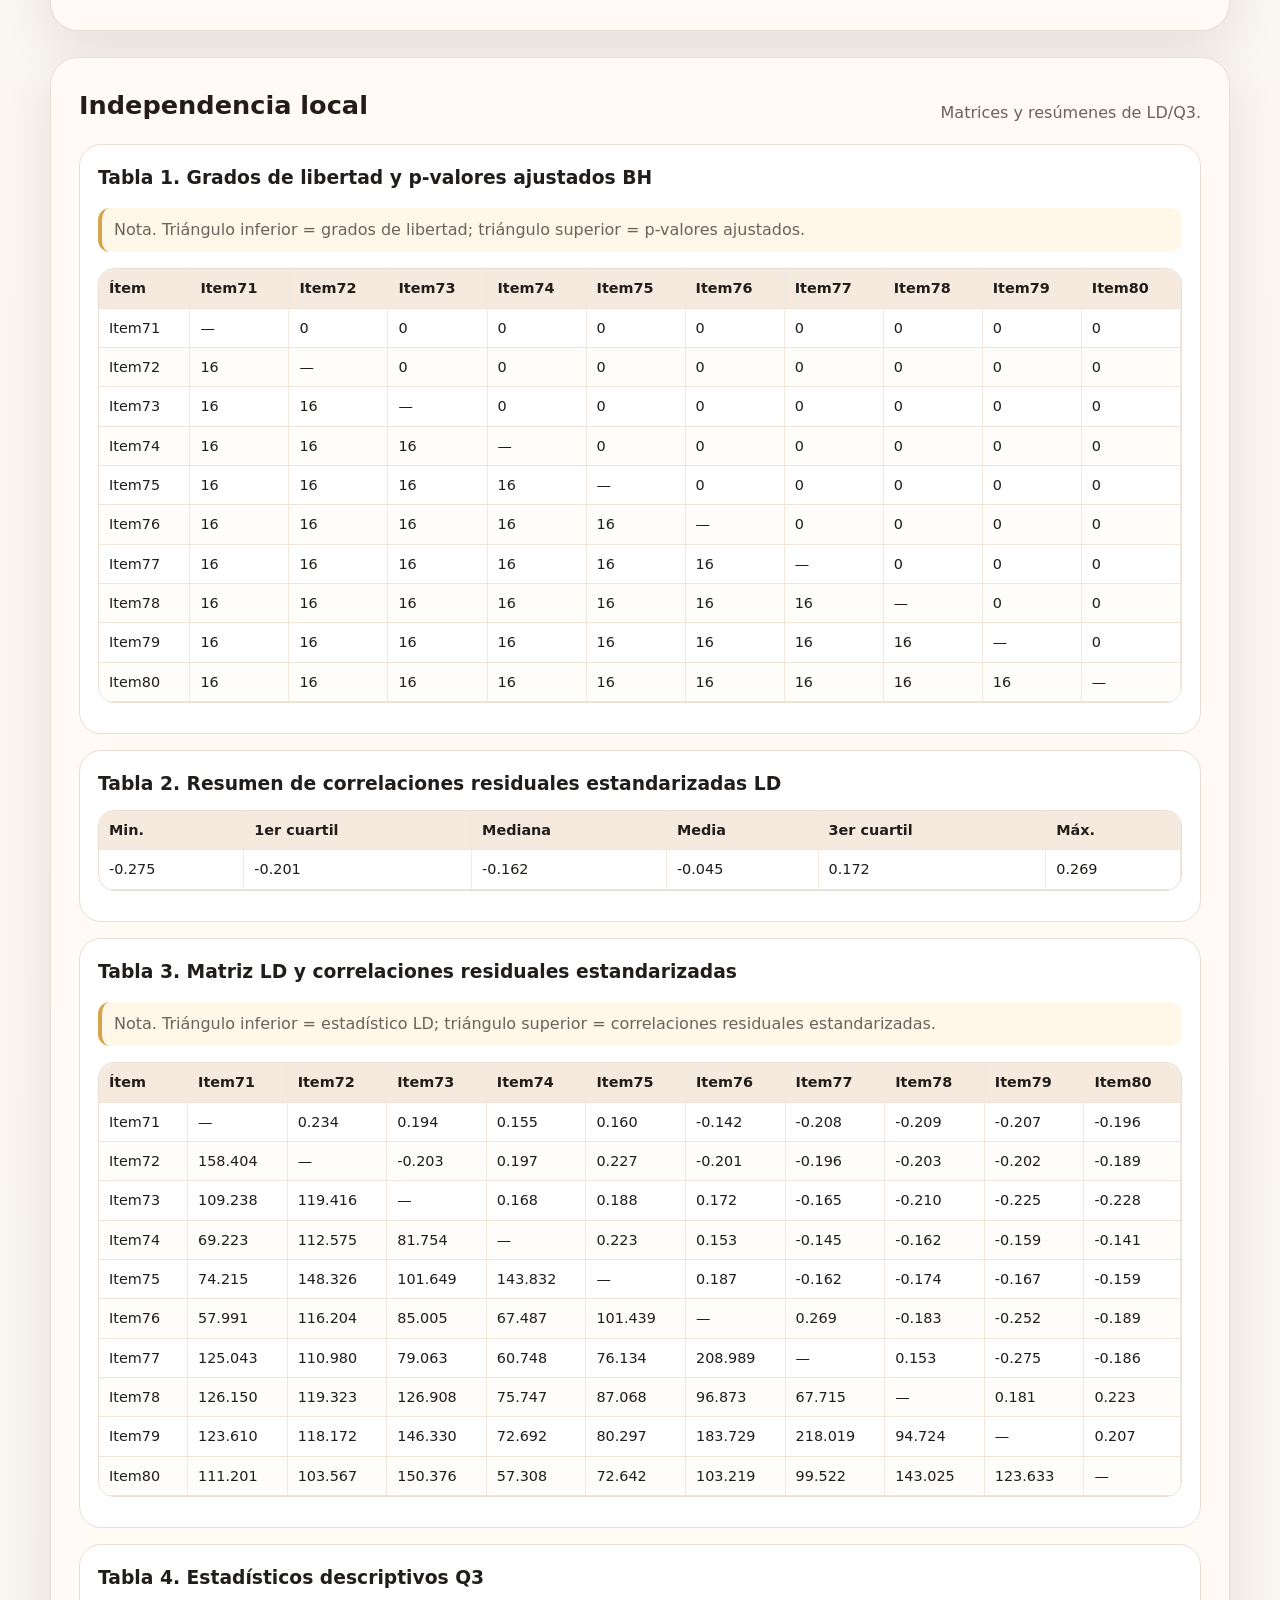
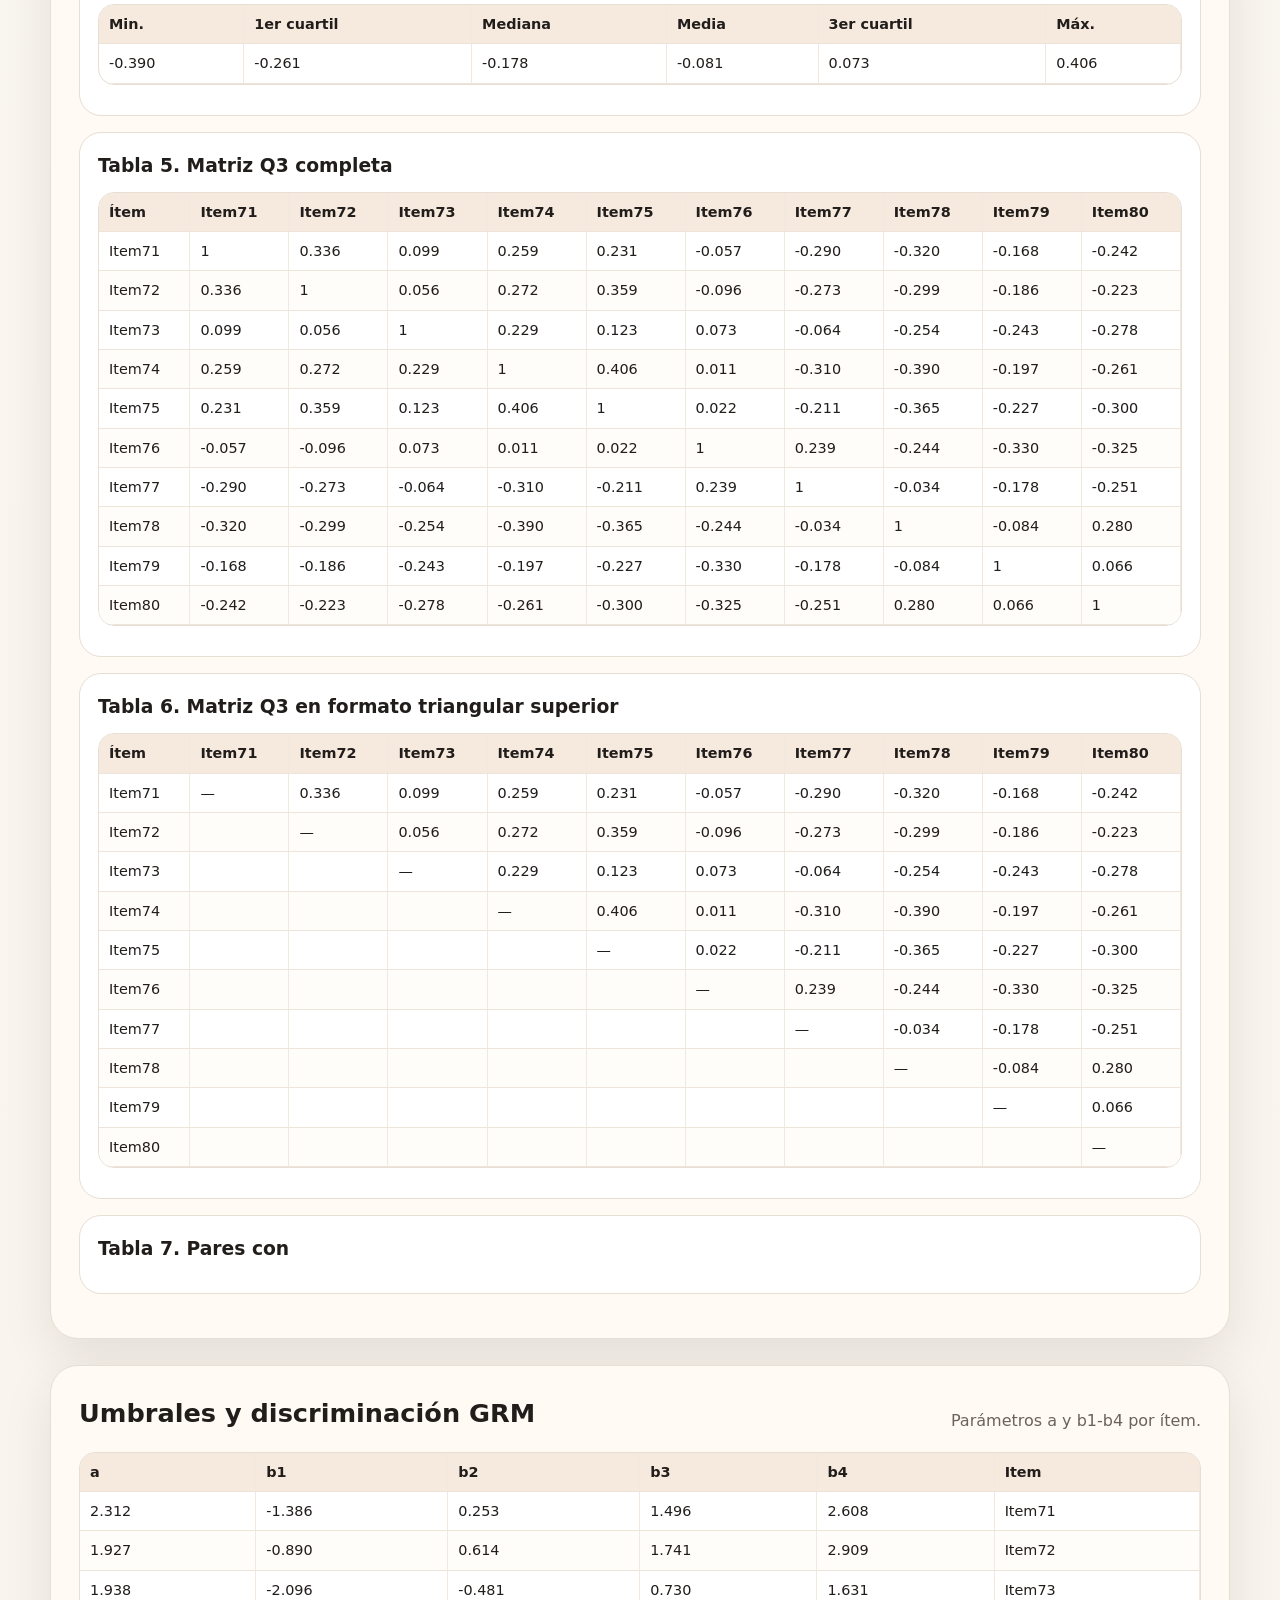
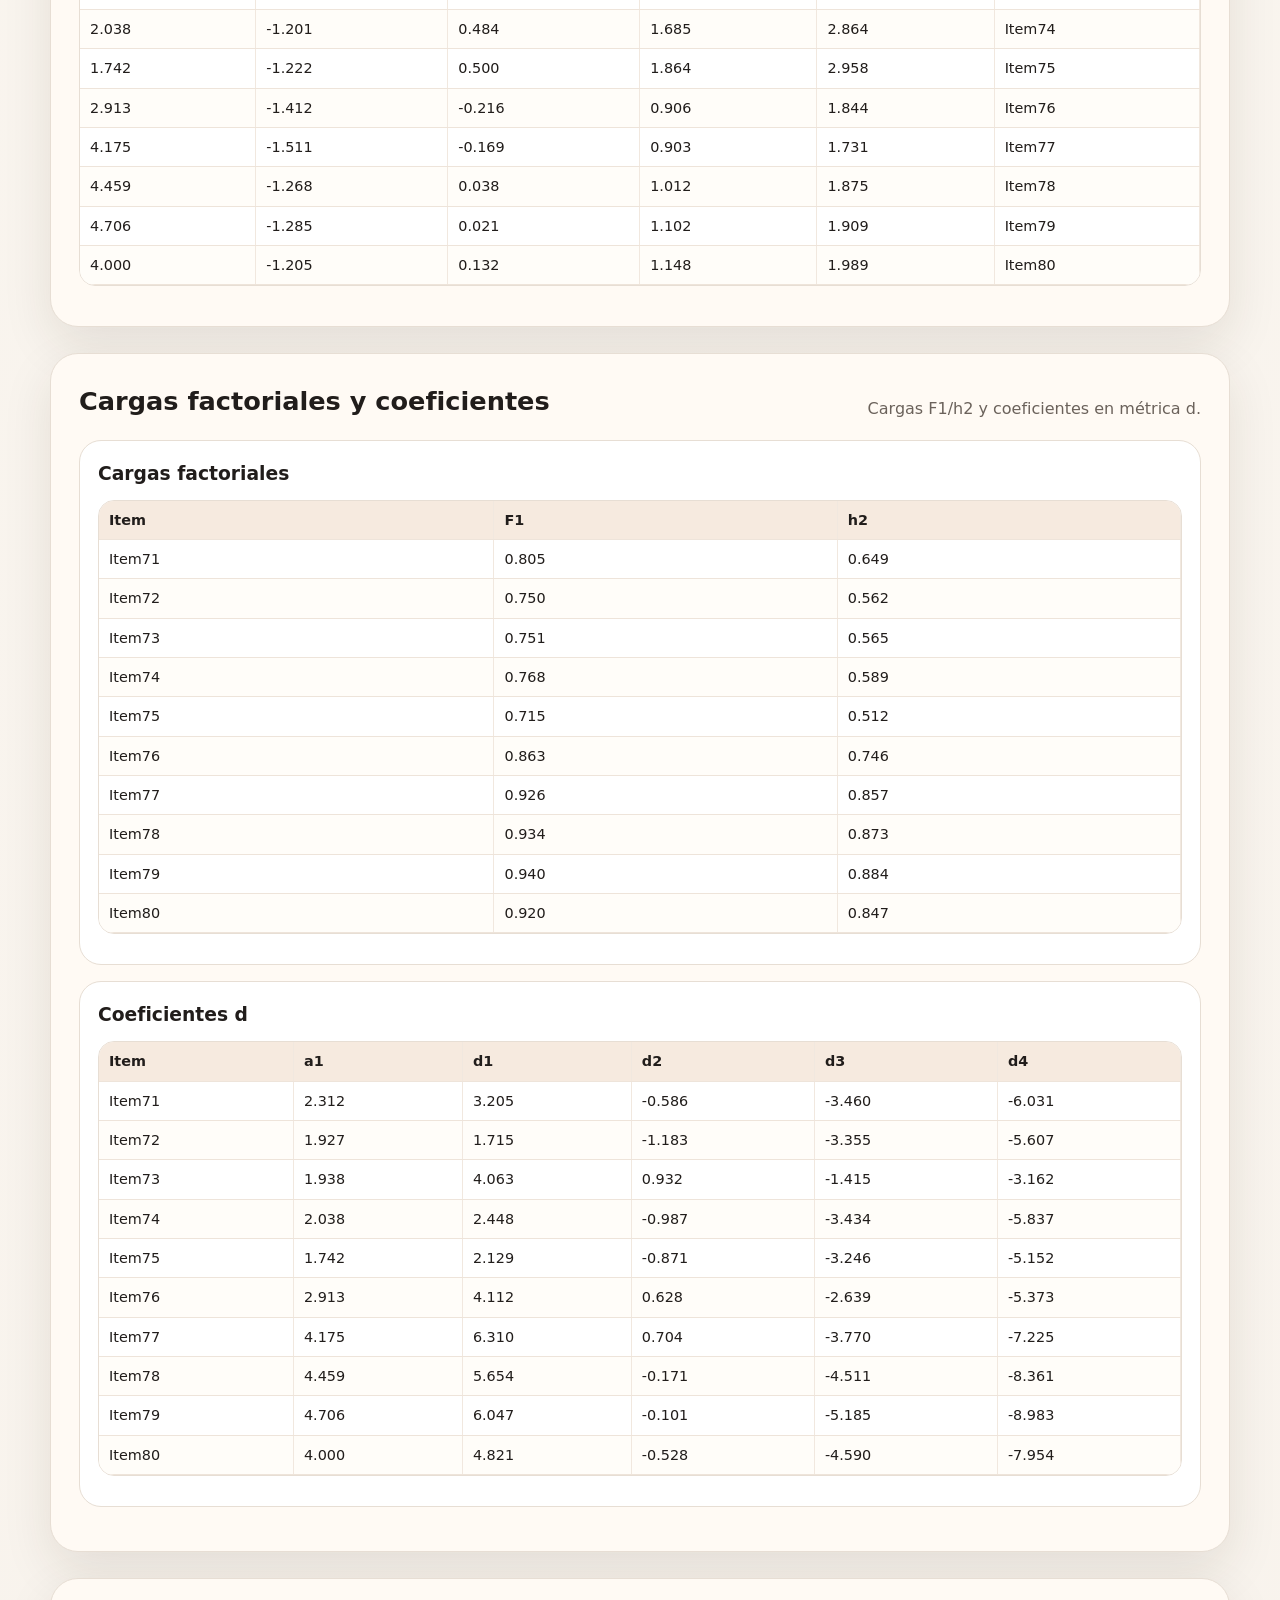
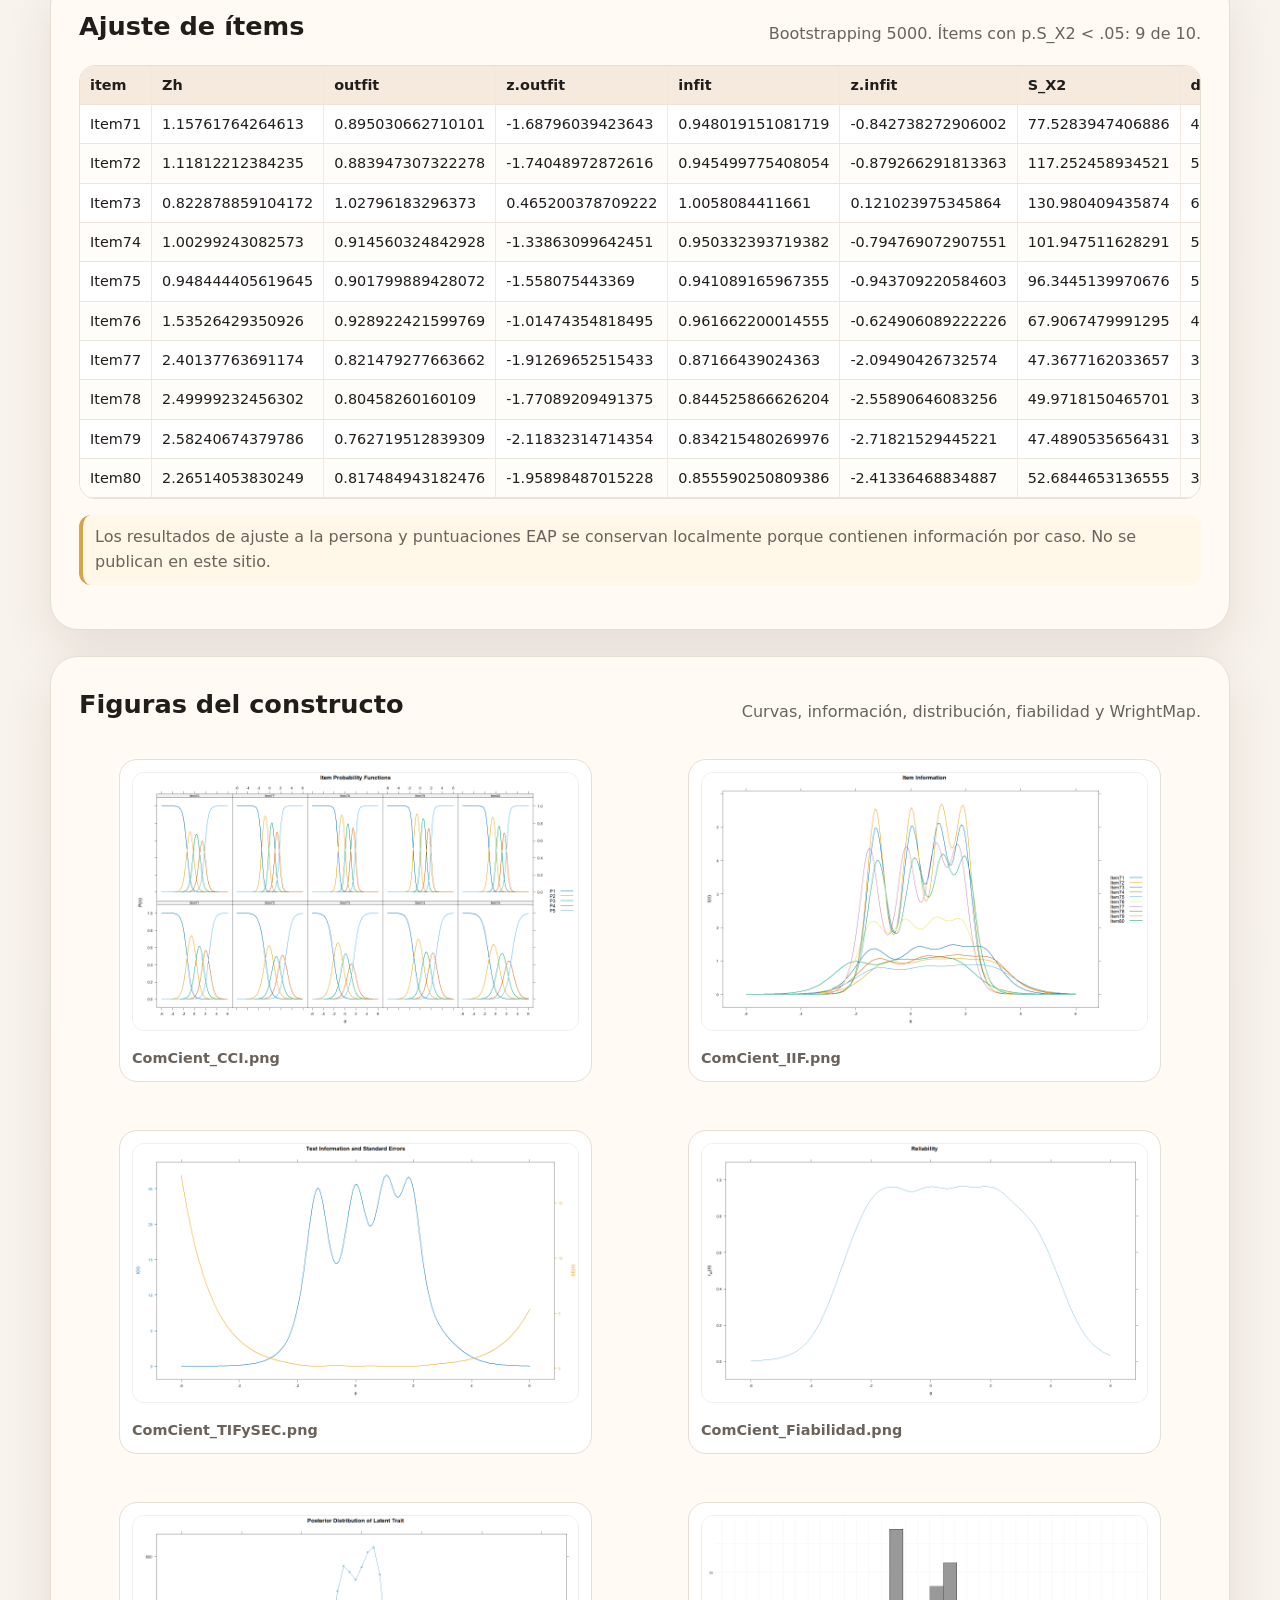
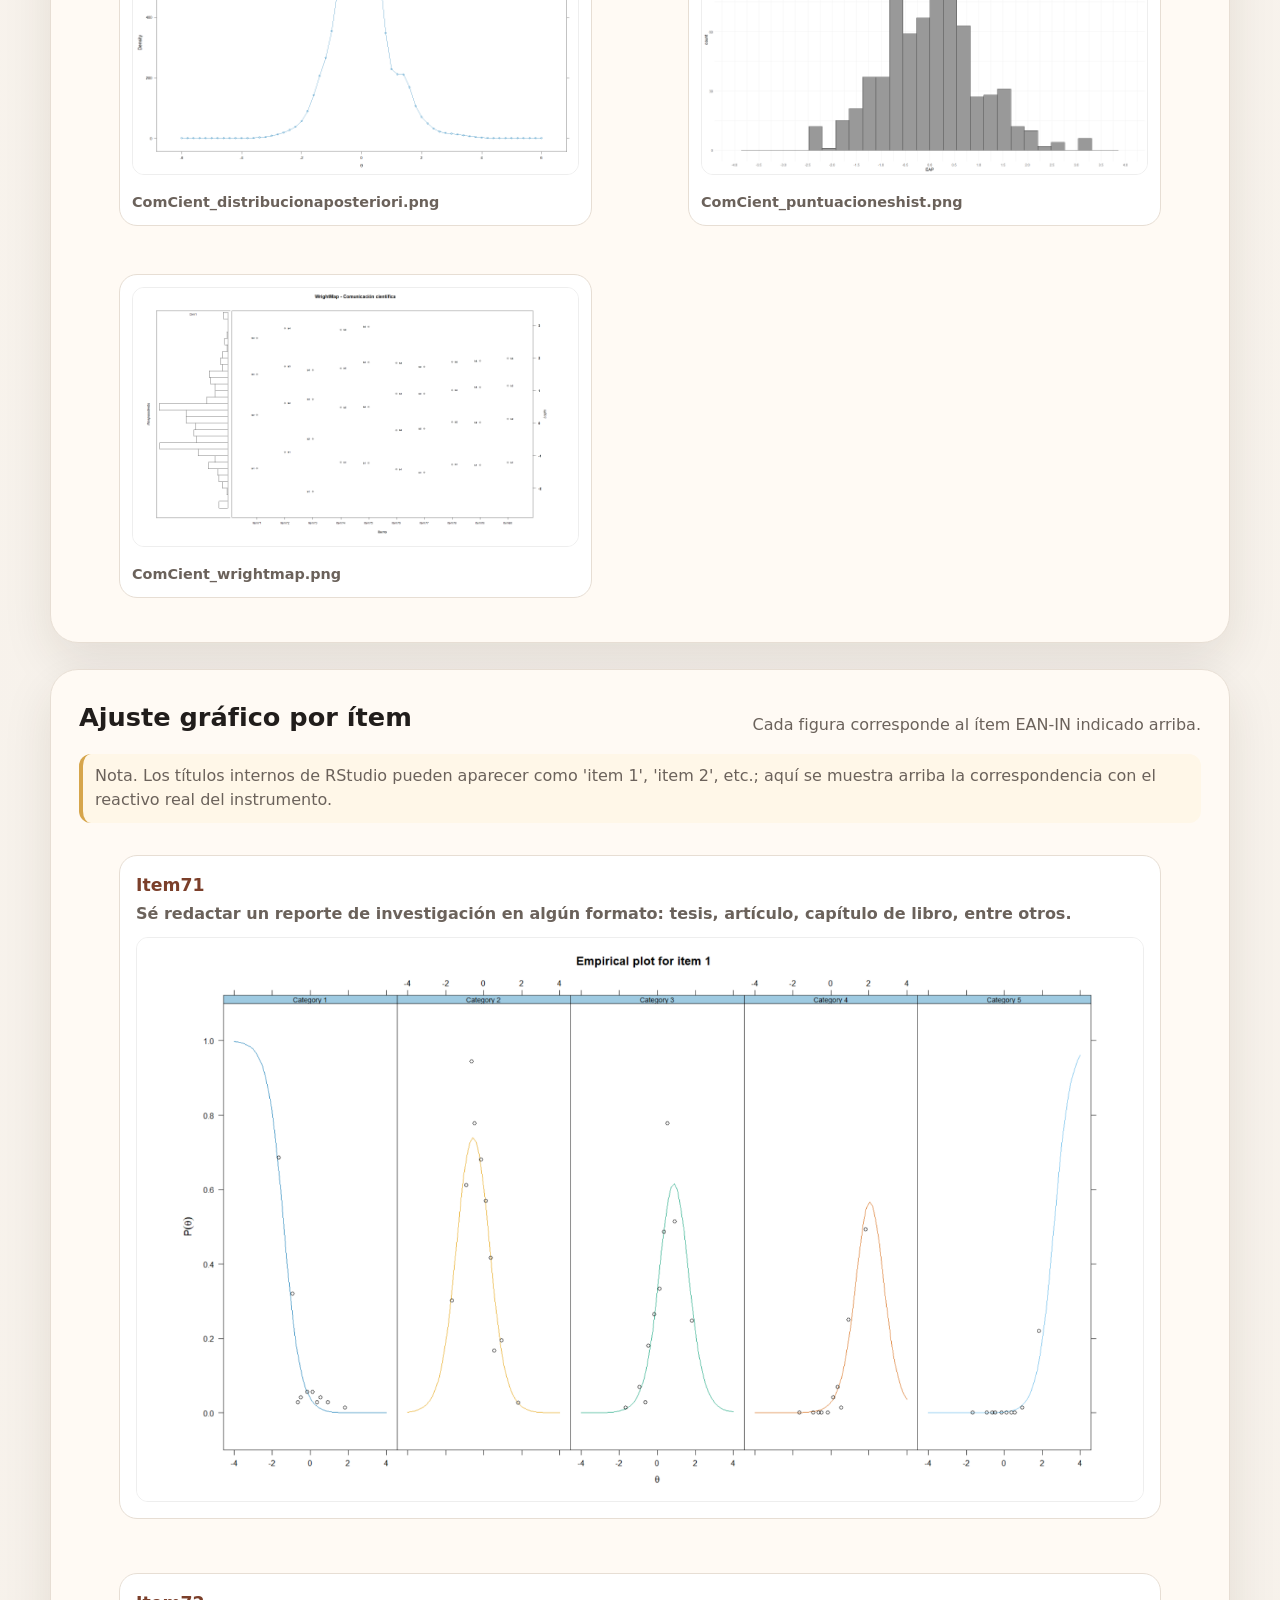
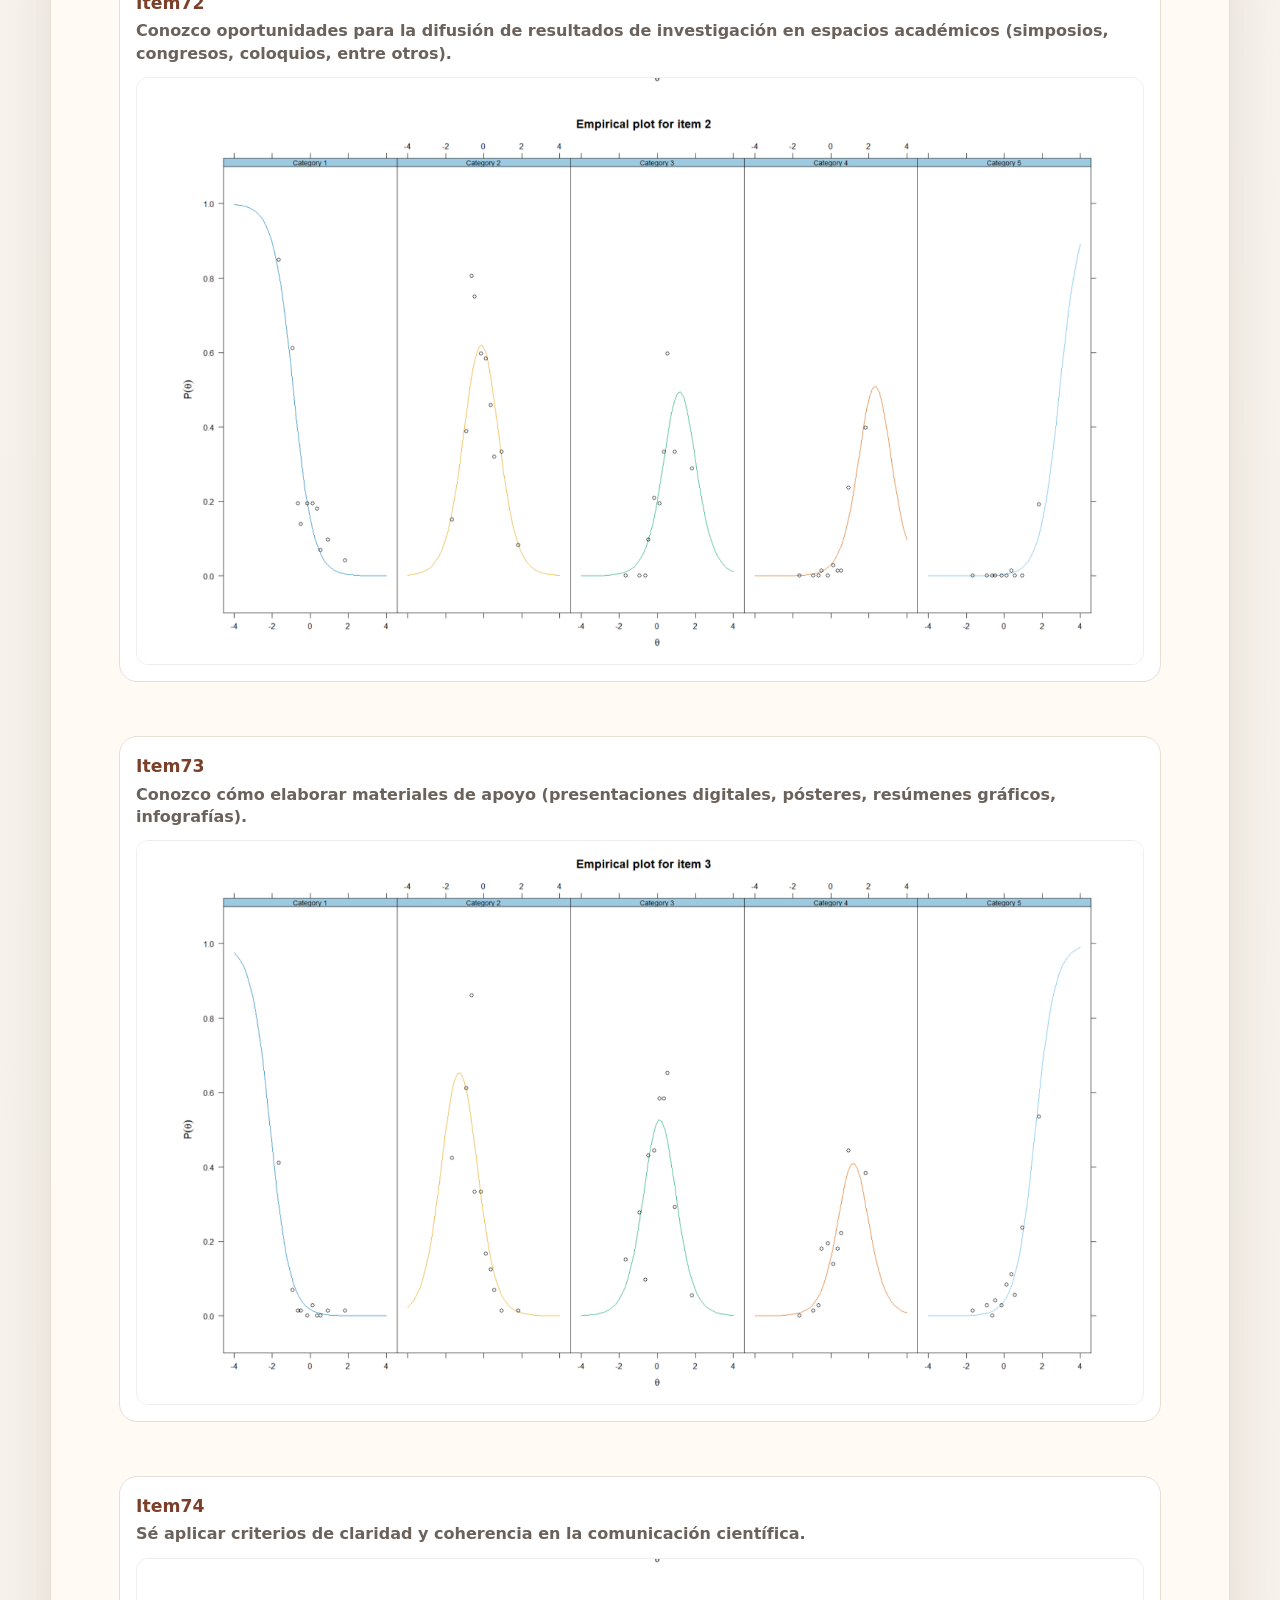
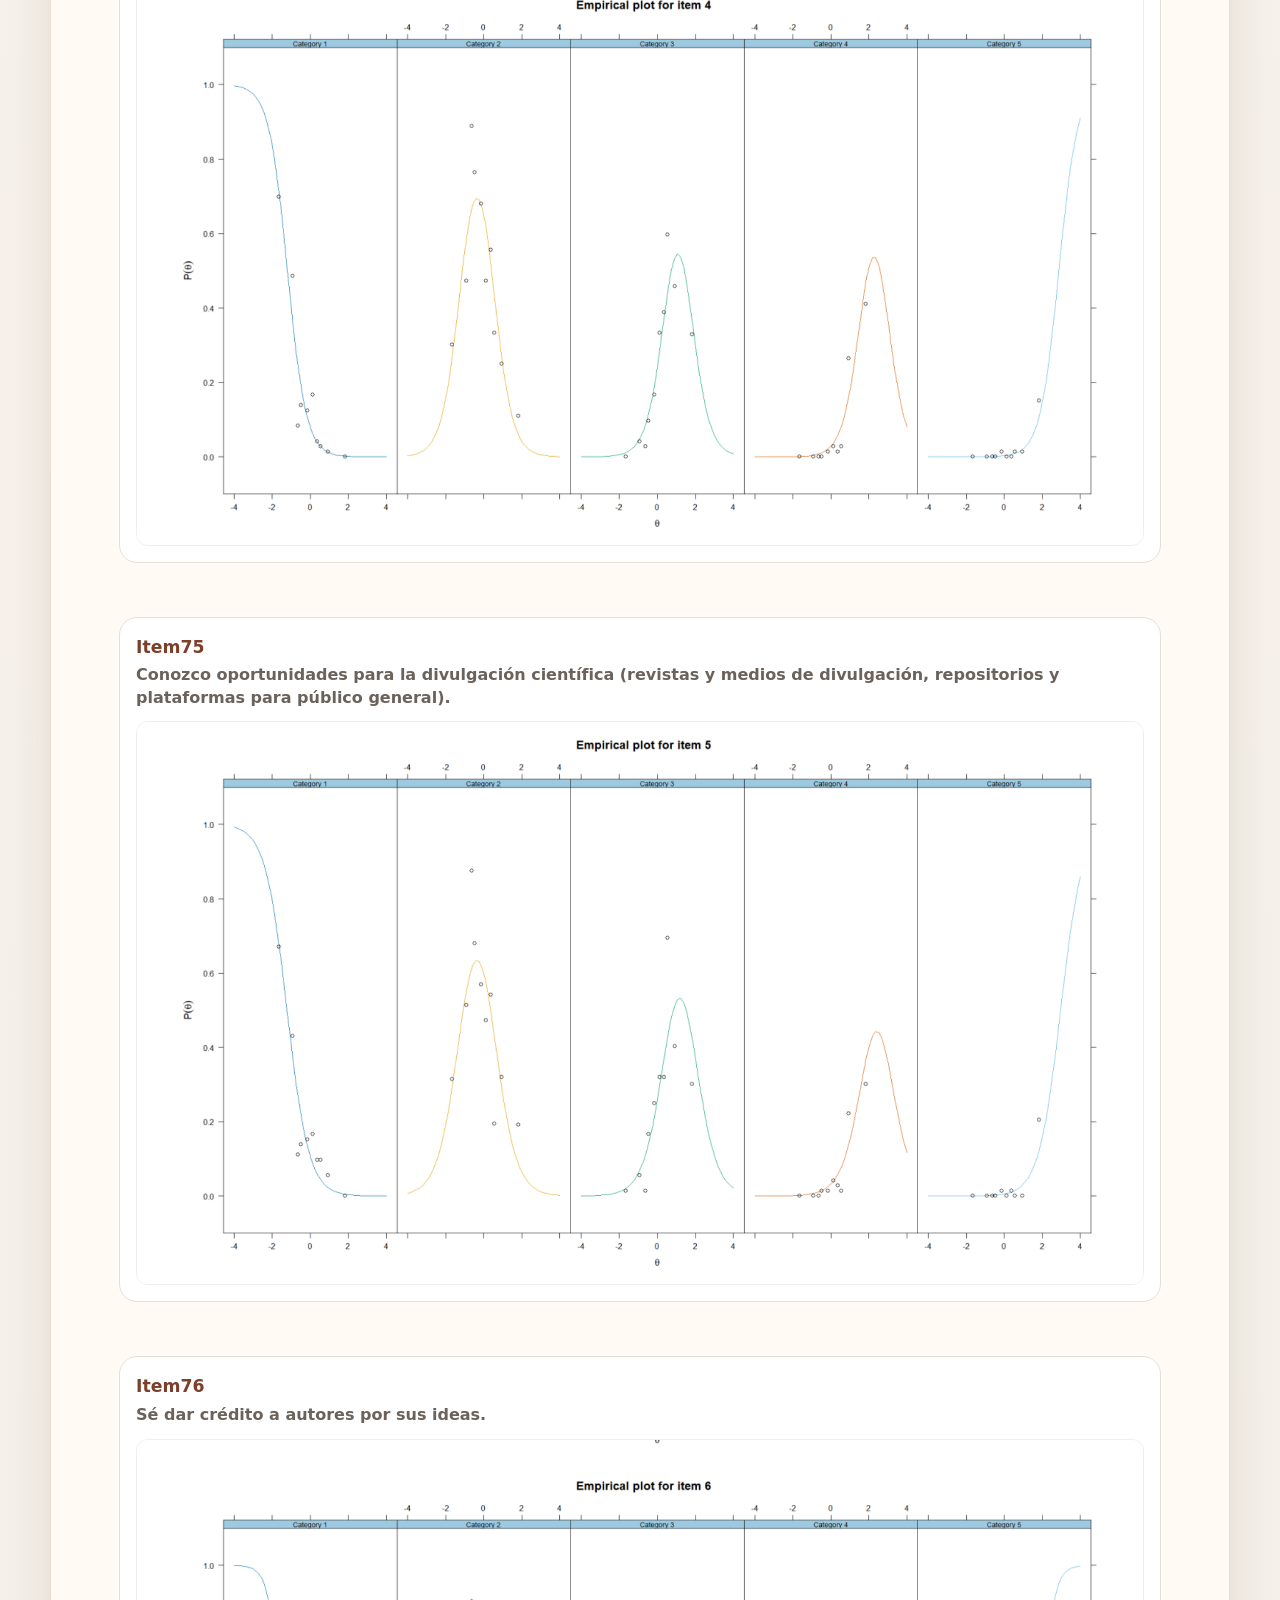
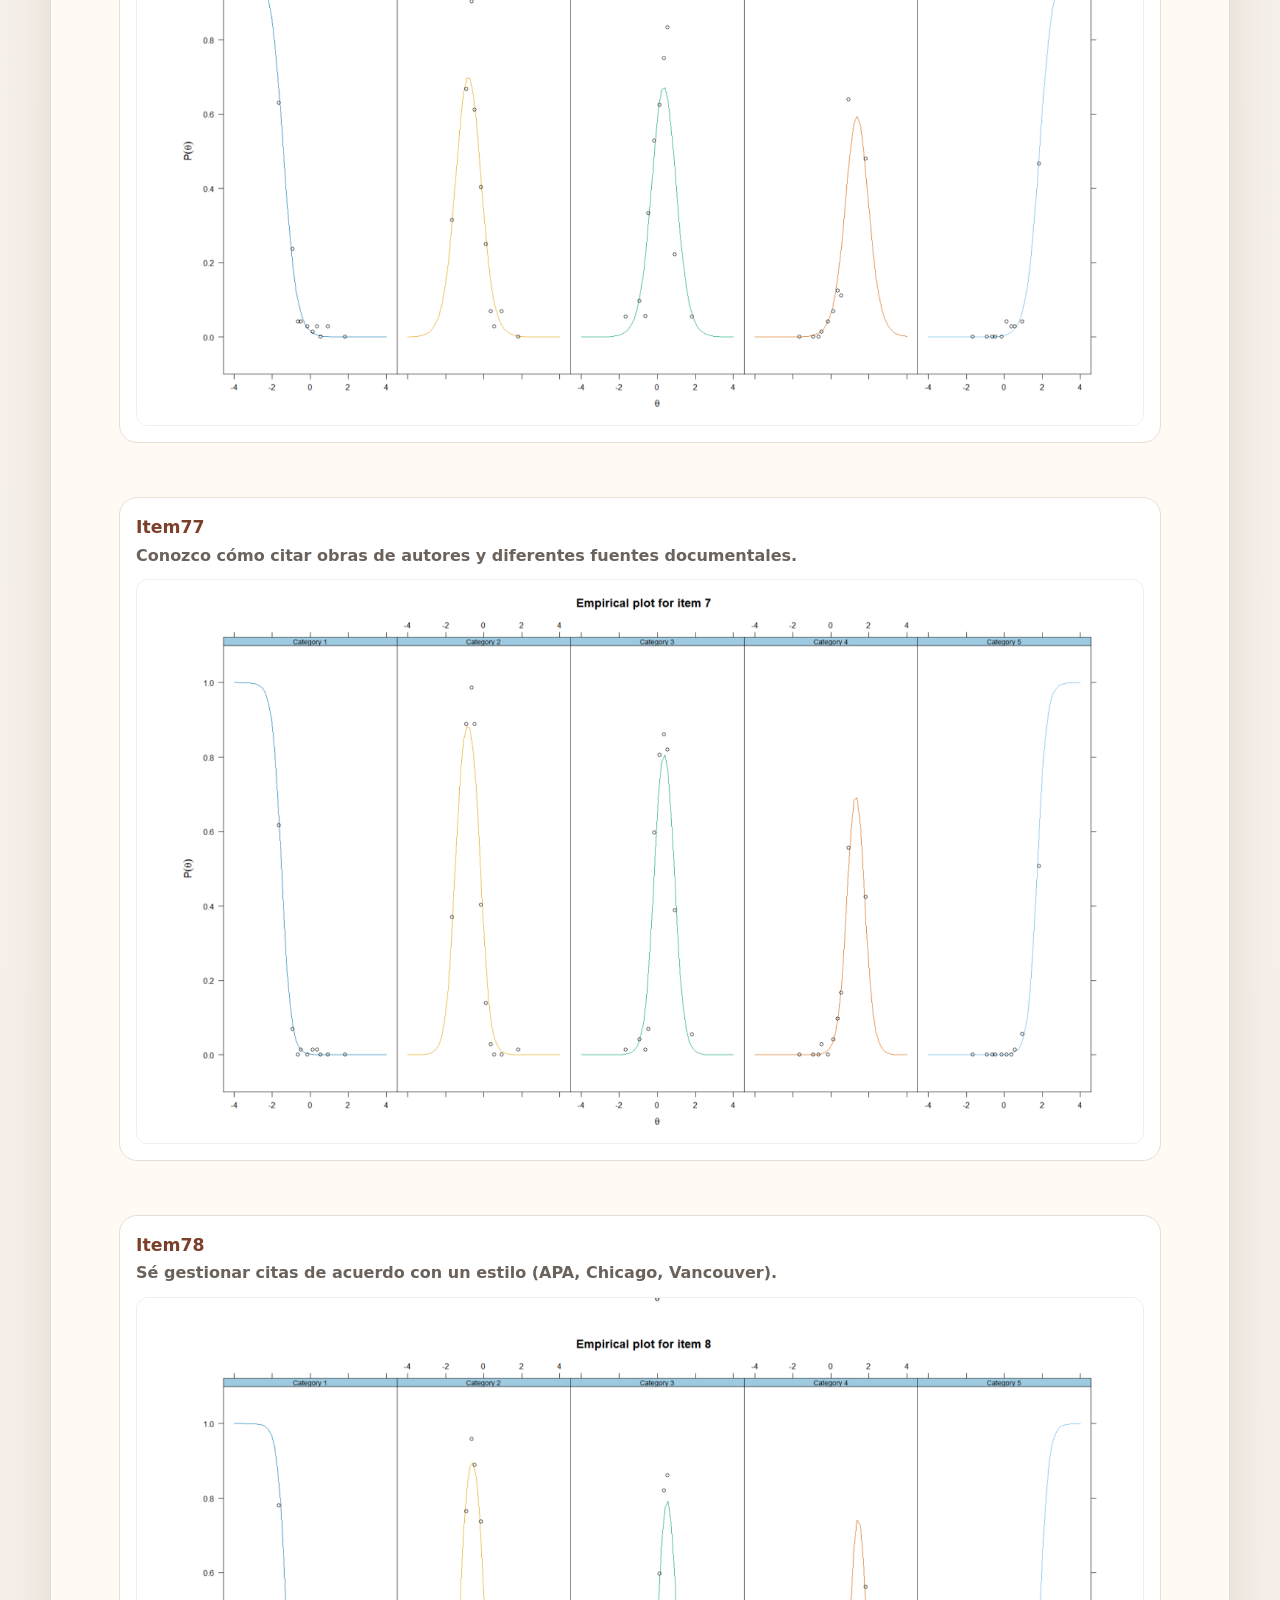
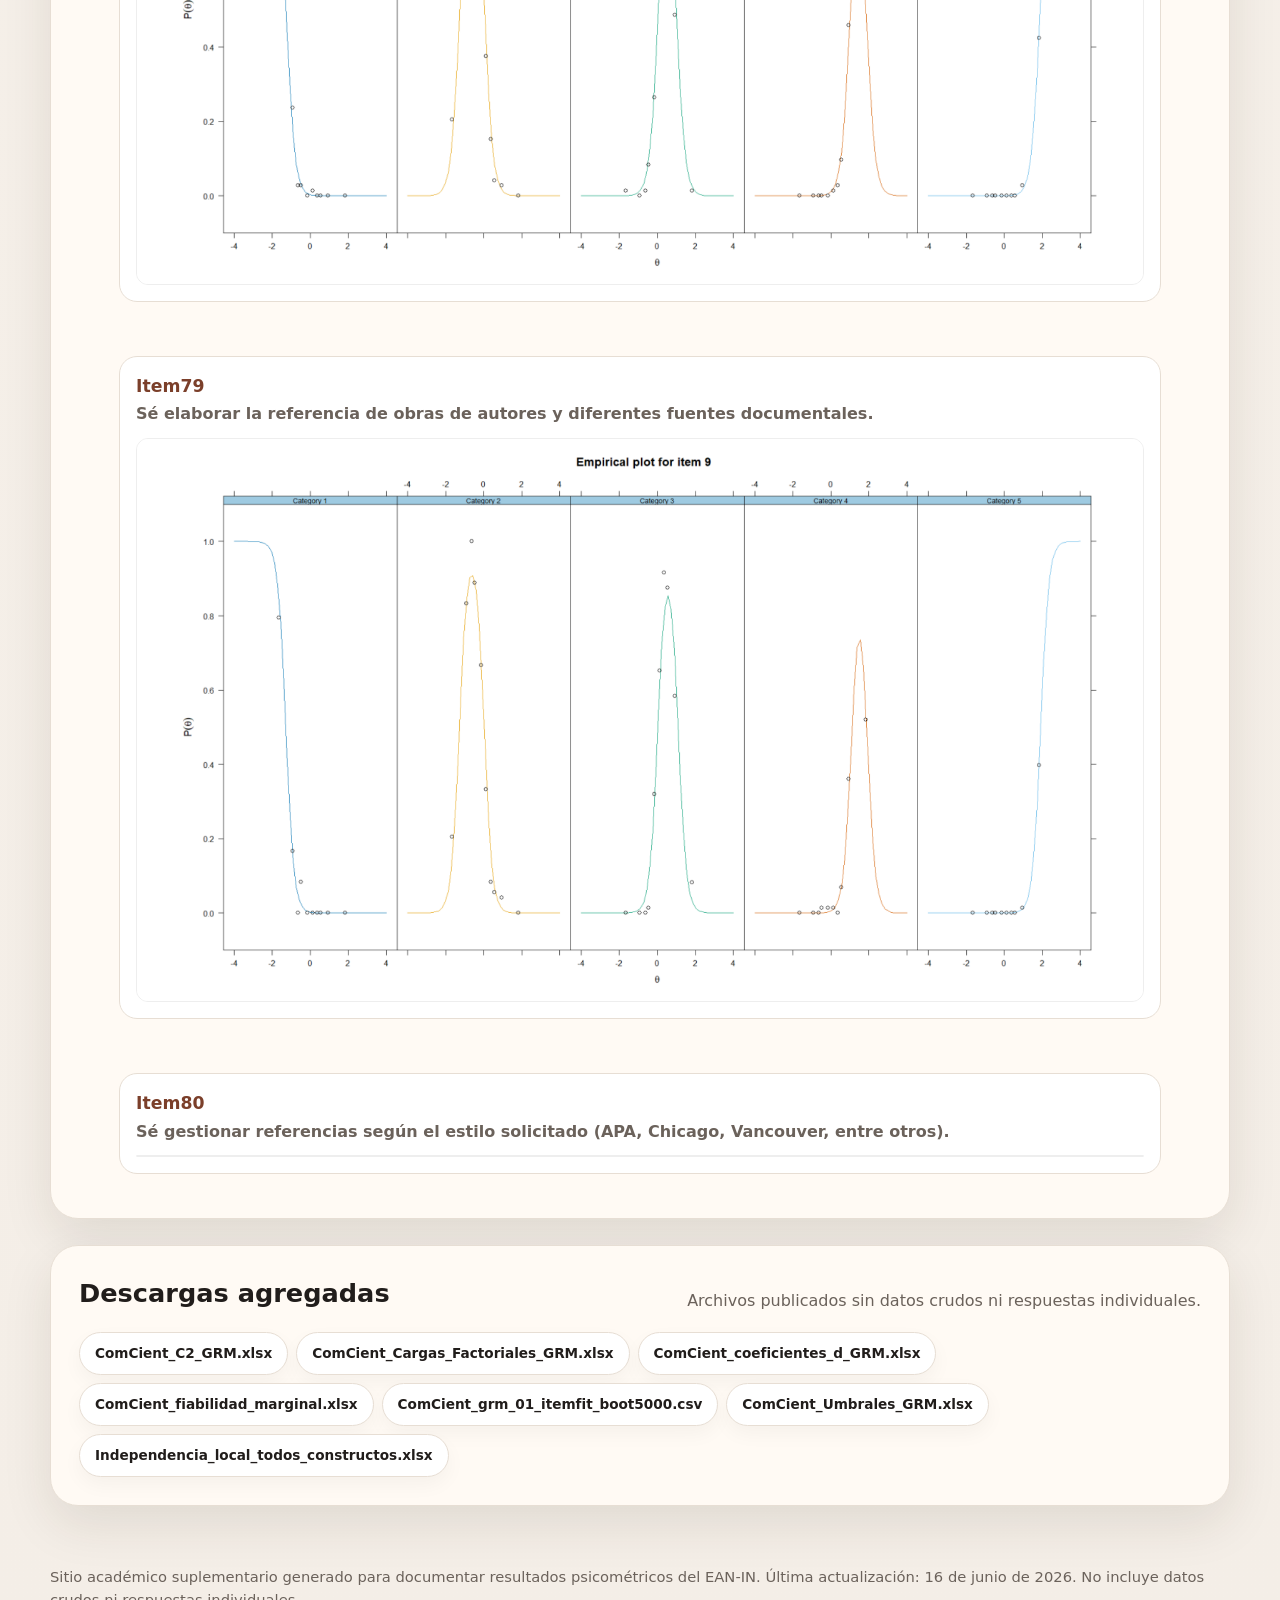
==== commit 25679bf8: "Mejorar figuras de ajuste por item" ====
--- a/comunicacion-cientifica.html
+++ b/comunicacion-cientifica.html
@@ -194,27 +194,37 @@
 <tr><td>Item80</td><td>2.26514053830249</td><td>0.817484943182476</td><td>-1.95898487015228</td><td>0.855590250809386</td><td>-2.41336468834887</td><td>52.6844653136555</td><td>35</td><td>0.0264724606996885</td><td>0.0278898688349895</td><td>45.9716461383256</td><td>0.0212</td></tr>
 </tbody></table></div><p class="note">Los resultados de ajuste a la persona y puntuaciones EAP se conservan localmente porque contienen información por caso. No se publican en este sitio.</p></section>
 <section class="container panel" id="figuras"><div class="section-title"><h2>Figuras del constructo</h2><p>Curvas, información, distribución, fiabilidad y WrightMap.</p></div><div class="figure-grid"><figure class="figure-card"><img src="assets/media/ComCient/ComCient_CCI.png" alt="ComCient_CCI.png"><figcaption>ComCient_CCI.png</figcaption></figure><figure class="figure-card"><img src="assets/media/ComCient/ComCient_IIF.png" alt="ComCient_IIF.png"><figcaption>ComCient_IIF.png</figcaption></figure><figure class="figure-card"><img src="assets/media/ComCient/ComCient_TIFySEC.png" alt="ComCient_TIFySEC.png"><figcaption>ComCient_TIFySEC.png</figcaption></figure><figure class="figure-card"><img src="assets/media/ComCient/ComCient_Fiabilidad.png" alt="ComCient_Fiabilidad.png"><figcaption>ComCient_Fiabilidad.png</figcaption></figure><figure class="figure-card"><img src="assets/media/ComCient/ComCient_distribucionaposteriori.png" alt="ComCient_distribucionaposteriori.png"><figcaption>ComCient_distribucionaposteriori.png</figcaption></figure><figure class="figure-card"><img src="assets/media/ComCient/ComCient_puntuacioneshist.png" alt="ComCient_puntuacioneshist.png"><figcaption>ComCient_puntuacioneshist.png</figcaption></figure><figure class="figure-card"><img src="assets/media/ComCient/ComCient_wrightmap.png" alt="ComCient_wrightmap.png"><figcaption>ComCient_wrightmap.png</figcaption></figure></div></section>
-<section class="container panel"><div class="section-title"><h2>Ajuste gráfico por ítem</h2><p>Páginas exportadas como imágenes.</p></div><!-- itemfit legend start -->
-<div class="itemfit-legend">
-  <p class="note">Leyenda: en las figuras exportadas desde RStudio, la etiqueta interna "Item 1", "Item 2", etc., corresponde al orden del reactivo dentro de este constructo.</p>
-  <details open>
-    <summary>Correspondencia entre etiqueta de figura e item EAN-IN</summary>
-    <div class="table-wrap compact-table"><table><thead><tr><th>Etiqueta en figura</th><th>Item EAN-IN</th><th>Reactivo</th></tr></thead><tbody>
-      <tr><td>Item 1</td><td>Item71</td><td>Sé redactar un reporte de investigación en algún formato: tesis, artículo, capítulo de libro, entre otros.</td></tr>
-      <tr><td>Item 2</td><td>Item72</td><td>Conozco oportunidades para la difusión de resultados de investigación en espacios académicos (simposios, congresos, coloquios, entre otros).</td></tr>
-      <tr><td>Item 3</td><td>Item73</td><td>Conozco cómo elaborar materiales de apoyo (presentaciones digitales, pósteres, resúmenes gráficos, infografías).</td></tr>
-      <tr><td>Item 4</td><td>Item74</td><td>Sé aplicar criterios de claridad y coherencia en la comunicación científica.</td></tr>
-      <tr><td>Item 5</td><td>Item75</td><td>Conozco oportunidades para la divulgación científica (revistas y medios de divulgación, repositorios y plataformas para público general).</td></tr>
-      <tr><td>Item 6</td><td>Item76</td><td>Sé dar crédito a autores por sus ideas.</td></tr>
-      <tr><td>Item 7</td><td>Item77</td><td>Conozco cómo citar obras de autores y diferentes fuentes documentales.</td></tr>
-      <tr><td>Item 8</td><td>Item78</td><td>Sé gestionar citas de acuerdo con un estilo (APA, Chicago, Vancouver).</td></tr>
-      <tr><td>Item 9</td><td>Item79</td><td>Sé elaborar la referencia de obras de autores y diferentes fuentes documentales.</td></tr>
-      <tr><td>Item 10</td><td>Item80</td><td>Sé gestionar referencias según el estilo solicitado (APA, Chicago, Vancouver, entre otros).</td></tr>
-    </tbody></table></div>
-  </details>
-</div>
-<!-- itemfit legend end -->
-<div class="figure-grid"><figure class="figure-card"><img src="assets/media/ComCient/itemfitdots/ComCient_itemfitdots_page-0001.jpg" alt="ComCient_itemfitdots_page-0001.jpg"><figcaption>ComCient_itemfitdots_page-0001.jpg</figcaption></figure><figure class="figure-card"><img src="assets/media/ComCient/itemfitdots/ComCient_itemfitdots_page-0002.jpg" alt="ComCient_itemfitdots_page-0002.jpg"><figcaption>ComCient_itemfitdots_page-0002.jpg</figcaption></figure><figure class="figure-card"><img src="assets/media/ComCient/itemfitdots/ComCient_itemfitdots_page-0003.jpg" alt="ComCient_itemfitdots_page-0003.jpg"><figcaption>ComCient_itemfitdots_page-0003.jpg</figcaption></figure><figure class="figure-card"><img src="assets/media/ComCient/itemfitdots/ComCient_itemfitdots_page-0004.jpg" alt="ComCient_itemfitdots_page-0004.jpg"><figcaption>ComCient_itemfitdots_page-0004.jpg</figcaption></figure><figure class="figure-card"><img src="assets/media/ComCient/itemfitdots/ComCient_itemfitdots_page-0005.jpg" alt="ComCient_itemfitdots_page-0005.jpg"><figcaption>ComCient_itemfitdots_page-0005.jpg</figcaption></figure></div></section>
+<section class="container panel itemfit-section" id="ajuste-grafico-items"><div class="section-title"><h2>Ajuste gráfico por ítem</h2><p>Cada figura corresponde al ítem EAN-IN indicado arriba.</p></div><p class="note">Nota. Los títulos internos de RStudio pueden aparecer como 'item 1', 'item 2', etc.; aquí se muestra arriba la correspondencia con el reactivo real del instrumento.</p><div class="itemfit-grid"><figure class="figure-card itemfit-card">
+  <figcaption><strong>Item71</strong><span>Sé redactar un reporte de investigación en algún formato: tesis, artículo, capítulo de libro, entre otros.</span></figcaption>
+  <img src="assets/media/ComCient/itemfit/ComCient_Item71_itemfit.png" alt="Ajuste gráfico de Item71: Sé redactar un reporte de investigación en algún formato: tesis, artículo, capítulo de libro, entre otros." loading="lazy">
+</figure><figure class="figure-card itemfit-card">
+  <figcaption><strong>Item72</strong><span>Conozco oportunidades para la difusión de resultados de investigación en espacios académicos (simposios, congresos, coloquios, entre otros).</span></figcaption>
+  <img src="assets/media/ComCient/itemfit/ComCient_Item72_itemfit.png" alt="Ajuste gráfico de Item72: Conozco oportunidades para la difusión de resultados de investigación en espacios académicos (simposios, congresos, coloquios, entre otros)." loading="lazy">
+</figure><figure class="figure-card itemfit-card">
+  <figcaption><strong>Item73</strong><span>Conozco cómo elaborar materiales de apoyo (presentaciones digitales, pósteres, resúmenes gráficos, infografías).</span></figcaption>
+  <img src="assets/media/ComCient/itemfit/ComCient_Item73_itemfit.png" alt="Ajuste gráfico de Item73: Conozco cómo elaborar materiales de apoyo (presentaciones digitales, pósteres, resúmenes gráficos, infografías)." loading="lazy">
+</figure><figure class="figure-card itemfit-card">
+  <figcaption><strong>Item74</strong><span>Sé aplicar criterios de claridad y coherencia en la comunicación científica.</span></figcaption>
+  <img src="assets/media/ComCient/itemfit/ComCient_Item74_itemfit.png" alt="Ajuste gráfico de Item74: Sé aplicar criterios de claridad y coherencia en la comunicación científica." loading="lazy">
+</figure><figure class="figure-card itemfit-card">
+  <figcaption><strong>Item75</strong><span>Conozco oportunidades para la divulgación científica (revistas y medios de divulgación, repositorios y plataformas para público general).</span></figcaption>
+  <img src="assets/media/ComCient/itemfit/ComCient_Item75_itemfit.png" alt="Ajuste gráfico de Item75: Conozco oportunidades para la divulgación científica (revistas y medios de divulgación, repositorios y plataformas para público general)." loading="lazy">
+</figure><figure class="figure-card itemfit-card">
+  <figcaption><strong>Item76</strong><span>Sé dar crédito a autores por sus ideas.</span></figcaption>
+  <img src="assets/media/ComCient/itemfit/ComCient_Item76_itemfit.png" alt="Ajuste gráfico de Item76: Sé dar crédito a autores por sus ideas." loading="lazy">
+</figure><figure class="figure-card itemfit-card">
+  <figcaption><strong>Item77</strong><span>Conozco cómo citar obras de autores y diferentes fuentes documentales.</span></figcaption>
+  <img src="assets/media/ComCient/itemfit/ComCient_Item77_itemfit.png" alt="Ajuste gráfico de Item77: Conozco cómo citar obras de autores y diferentes fuentes documentales." loading="lazy">
+</figure><figure class="figure-card itemfit-card">
+  <figcaption><strong>Item78</strong><span>Sé gestionar citas de acuerdo con un estilo (APA, Chicago, Vancouver).</span></figcaption>
+  <img src="assets/media/ComCient/itemfit/ComCient_Item78_itemfit.png" alt="Ajuste gráfico de Item78: Sé gestionar citas de acuerdo con un estilo (APA, Chicago, Vancouver)." loading="lazy">
+</figure><figure class="figure-card itemfit-card">
+  <figcaption><strong>Item79</strong><span>Sé elaborar la referencia de obras de autores y diferentes fuentes documentales.</span></figcaption>
+  <img src="assets/media/ComCient/itemfit/ComCient_Item79_itemfit.png" alt="Ajuste gráfico de Item79: Sé elaborar la referencia de obras de autores y diferentes fuentes documentales." loading="lazy">
+</figure><figure class="figure-card itemfit-card">
+  <figcaption><strong>Item80</strong><span>Sé gestionar referencias según el estilo solicitado (APA, Chicago, Vancouver, entre otros).</span></figcaption>
+  <img src="assets/media/ComCient/itemfit/ComCient_Item80_itemfit.png" alt="Ajuste gráfico de Item80: Sé gestionar referencias según el estilo solicitado (APA, Chicago, Vancouver, entre otros)." loading="lazy">
+</figure></div></section>
 <section class="container panel" id="descargas"><div class="section-title"><h2>Descargas agregadas</h2><p>Archivos publicados sin datos crudos ni respuestas individuales.</p></div><div class="downloads"><a class="btn" href="assets/data/ComCient/ComCient_C2_GRM.xlsx" download>ComCient_C2_GRM.xlsx</a><a class="btn" href="assets/data/ComCient/ComCient_Cargas_Factoriales_GRM.xlsx" download>ComCient_Cargas_Factoriales_GRM.xlsx</a><a class="btn" href="assets/data/ComCient/ComCient_coeficientes_d_GRM.xlsx" download>ComCient_coeficientes_d_GRM.xlsx</a><a class="btn" href="assets/data/ComCient/ComCient_fiabilidad_marginal.xlsx" download>ComCient_fiabilidad_marginal.xlsx</a><a class="btn" href="assets/data/ComCient/ComCient_grm_01_itemfit_boot5000.csv" download>ComCient_grm_01_itemfit_boot5000.csv</a><a class="btn" href="assets/data/ComCient/ComCient_Umbrales_GRM.xlsx" download>ComCient_Umbrales_GRM.xlsx</a><a class="btn" href="assets/data/Independencia_local_todos_constructos.xlsx" download>Independencia_local_todos_constructos.xlsx</a></div></section>
 </main>
 <footer class="footer"><div class="container">Sitio académico suplementario generado para documentar resultados psicométricos del EAN-IN. Última actualización: 16 de junio de 2026. No incluye datos crudos ni respuestas individuales.</div></footer>
--- a/assets/styles.css
+++ b/assets/styles.css
@@ -3,3 +3,7 @@
 /* lightbox and itemfit legend start */
 .figure-card img{cursor:zoom-in;transition:transform .18s ease, box-shadow .18s ease}.figure-card img:hover{transform:scale(1.01);box-shadow:0 10px 28px rgba(0,0,0,.14)}.lightbox-open{overflow:hidden}.lightbox-overlay{position:fixed;inset:0;z-index:999;background:rgba(18,14,12,.88);display:flex;align-items:center;justify-content:center;padding:28px}.lightbox-figure{width:min(1200px,96vw);max-height:92vh;margin:0;display:flex;flex-direction:column;gap:10px}.lightbox-figure img{max-width:100%;max-height:82vh;object-fit:contain;background:#fff;border-radius:16px;box-shadow:0 24px 80px rgba(0,0,0,.42)}.lightbox-figure figcaption{color:#fff;font-weight:800;text-align:center}.lightbox-close{position:fixed;top:18px;right:18px;border:1px solid rgba(255,255,255,.35);background:#fff;color:#211d1b;border-radius:999px;padding:10px 14px;font-weight:900;cursor:pointer}.itemfit-legend{margin:14px 0 18px}.itemfit-legend details{background:#fff;border:1px solid var(--line);border-radius:18px;padding:12px}.itemfit-legend summary{cursor:pointer;font-weight:900;color:var(--brand);padding:4px 2px}.compact-table table{font-size:.84rem}.compact-table th,.compact-table td{white-space:normal}.compact-table td:first-child,.compact-table td:nth-child(2){white-space:nowrap;font-weight:800}
 /* lightbox and itemfit legend end */
+/* itemfit high quality layout start */
+.itemfit-section .section-title{margin-bottom:12px}.itemfit-grid{display:grid;grid-template-columns:1fr;gap:22px}.itemfit-card{padding:16px}.itemfit-card figcaption{display:block;margin:0 0 12px;color:var(--ink);font-size:1rem}.itemfit-card figcaption strong{display:block;font-size:1.08rem;color:var(--brand);margin-bottom:4px}.itemfit-card figcaption span{display:block;font-weight:600;color:var(--muted);line-height:1.4}.itemfit-card img{display:block;width:100%;max-width:1180px;margin-inline:auto;background:#fff}.itemfit-card img:hover{transform:none}.lightbox-figure{width:min(1500px,98vw)}.lightbox-figure img{max-height:84vh}
+@media (max-width:820px){.itemfit-card{padding:10px}.itemfit-card figcaption{font-size:.92rem}.itemfit-grid{gap:16px}}
+/* itemfit high quality layout end */
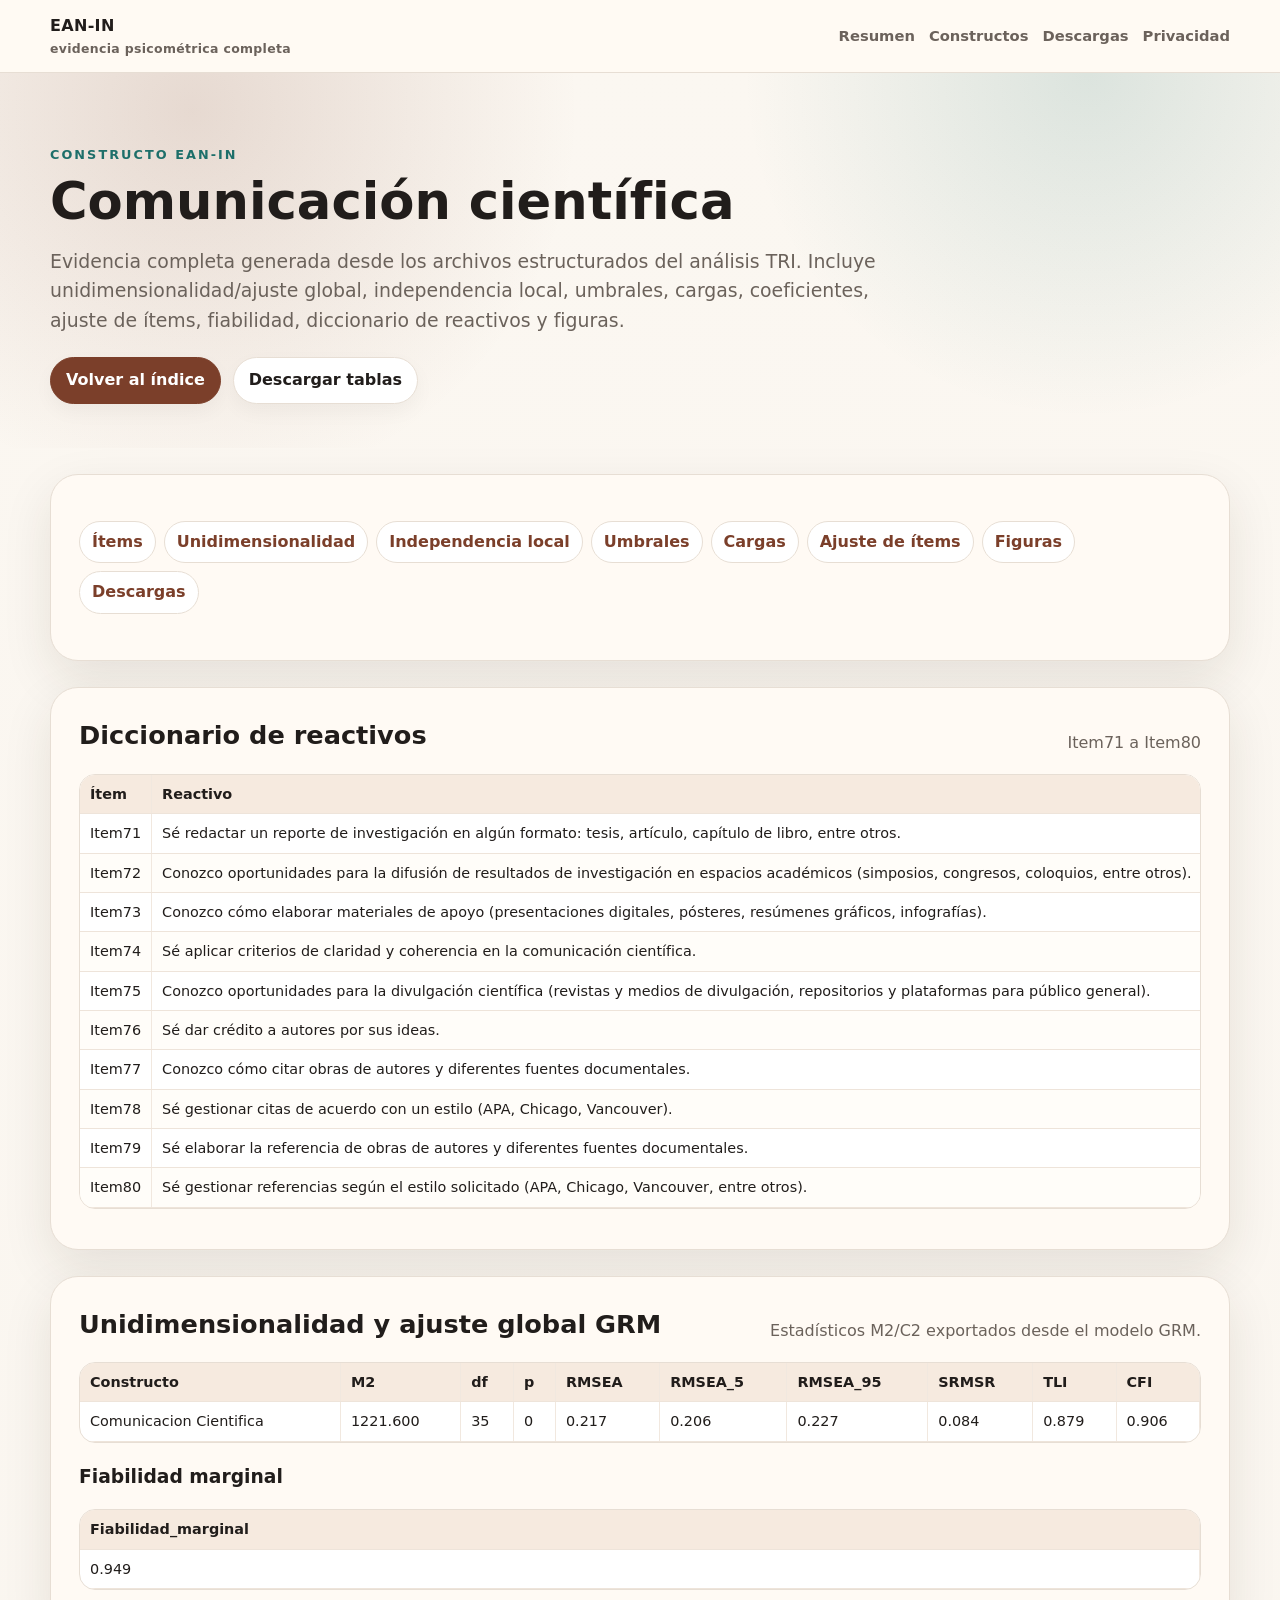
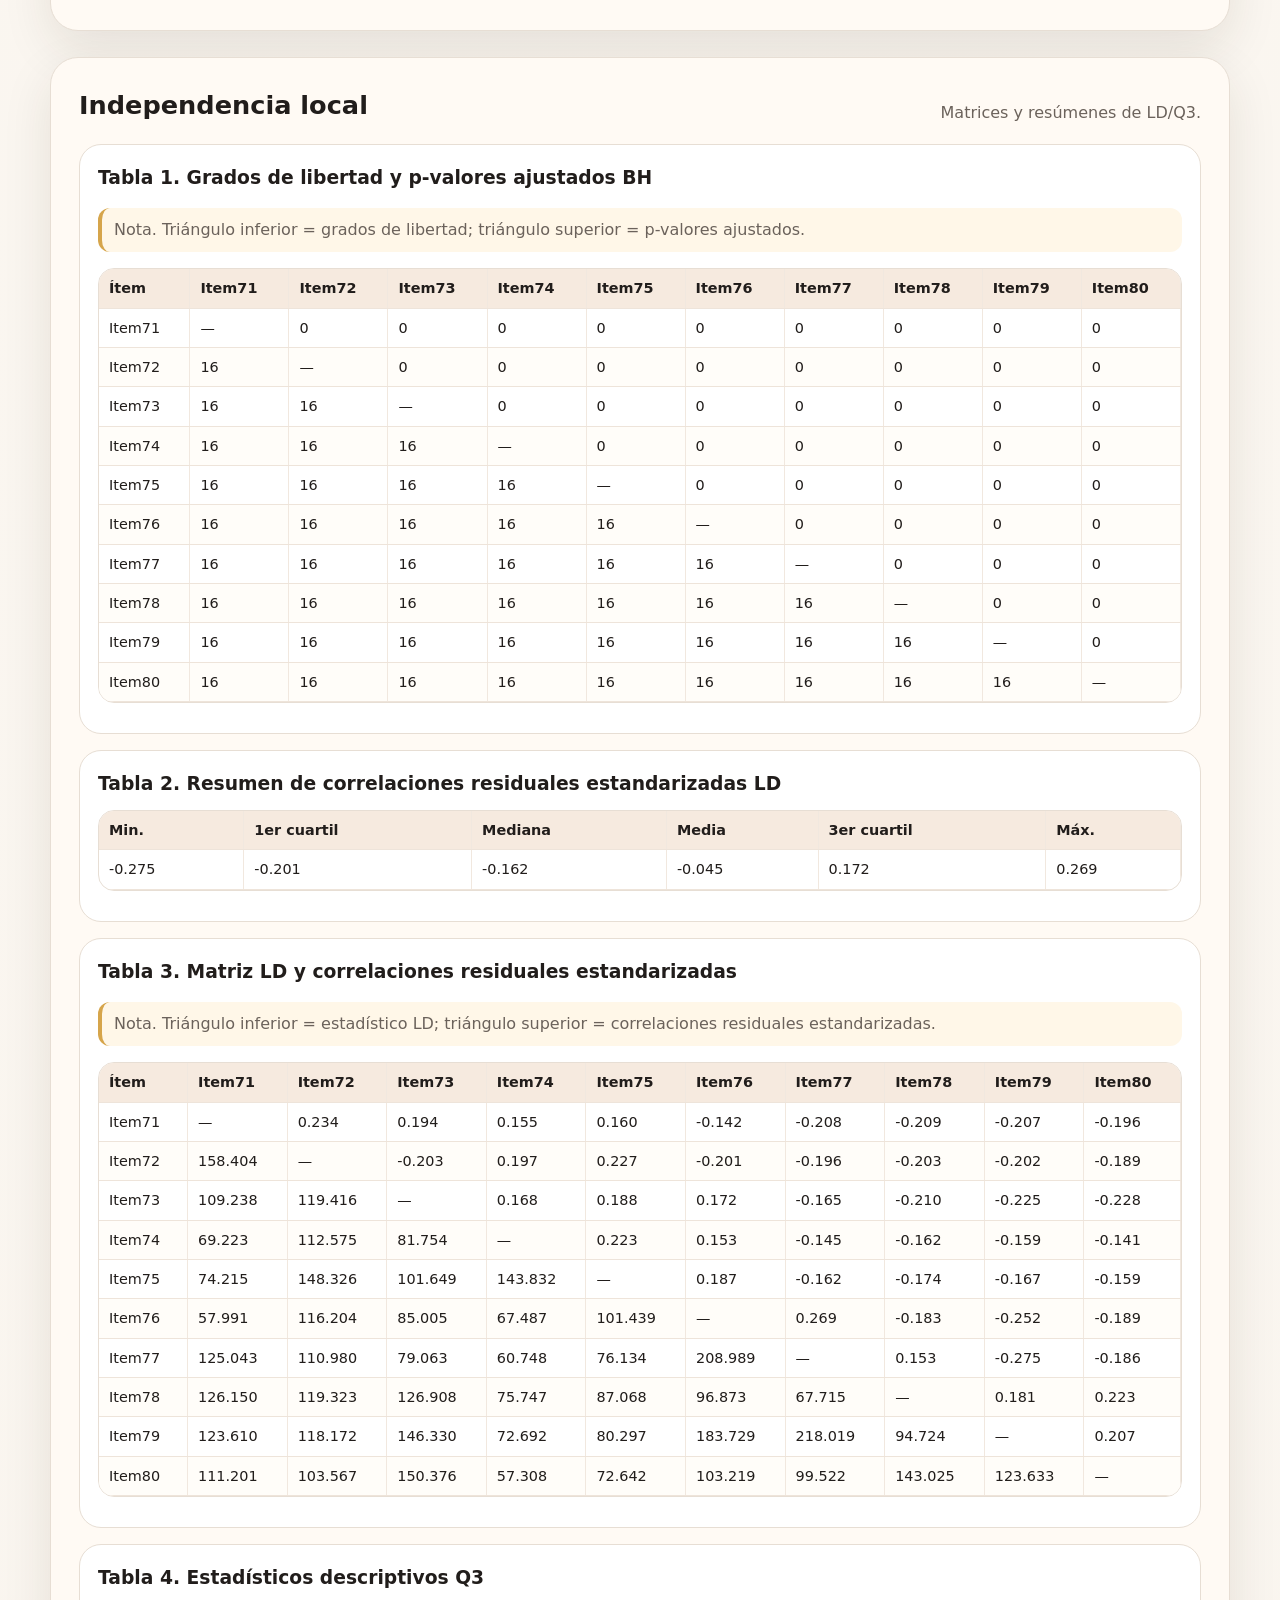
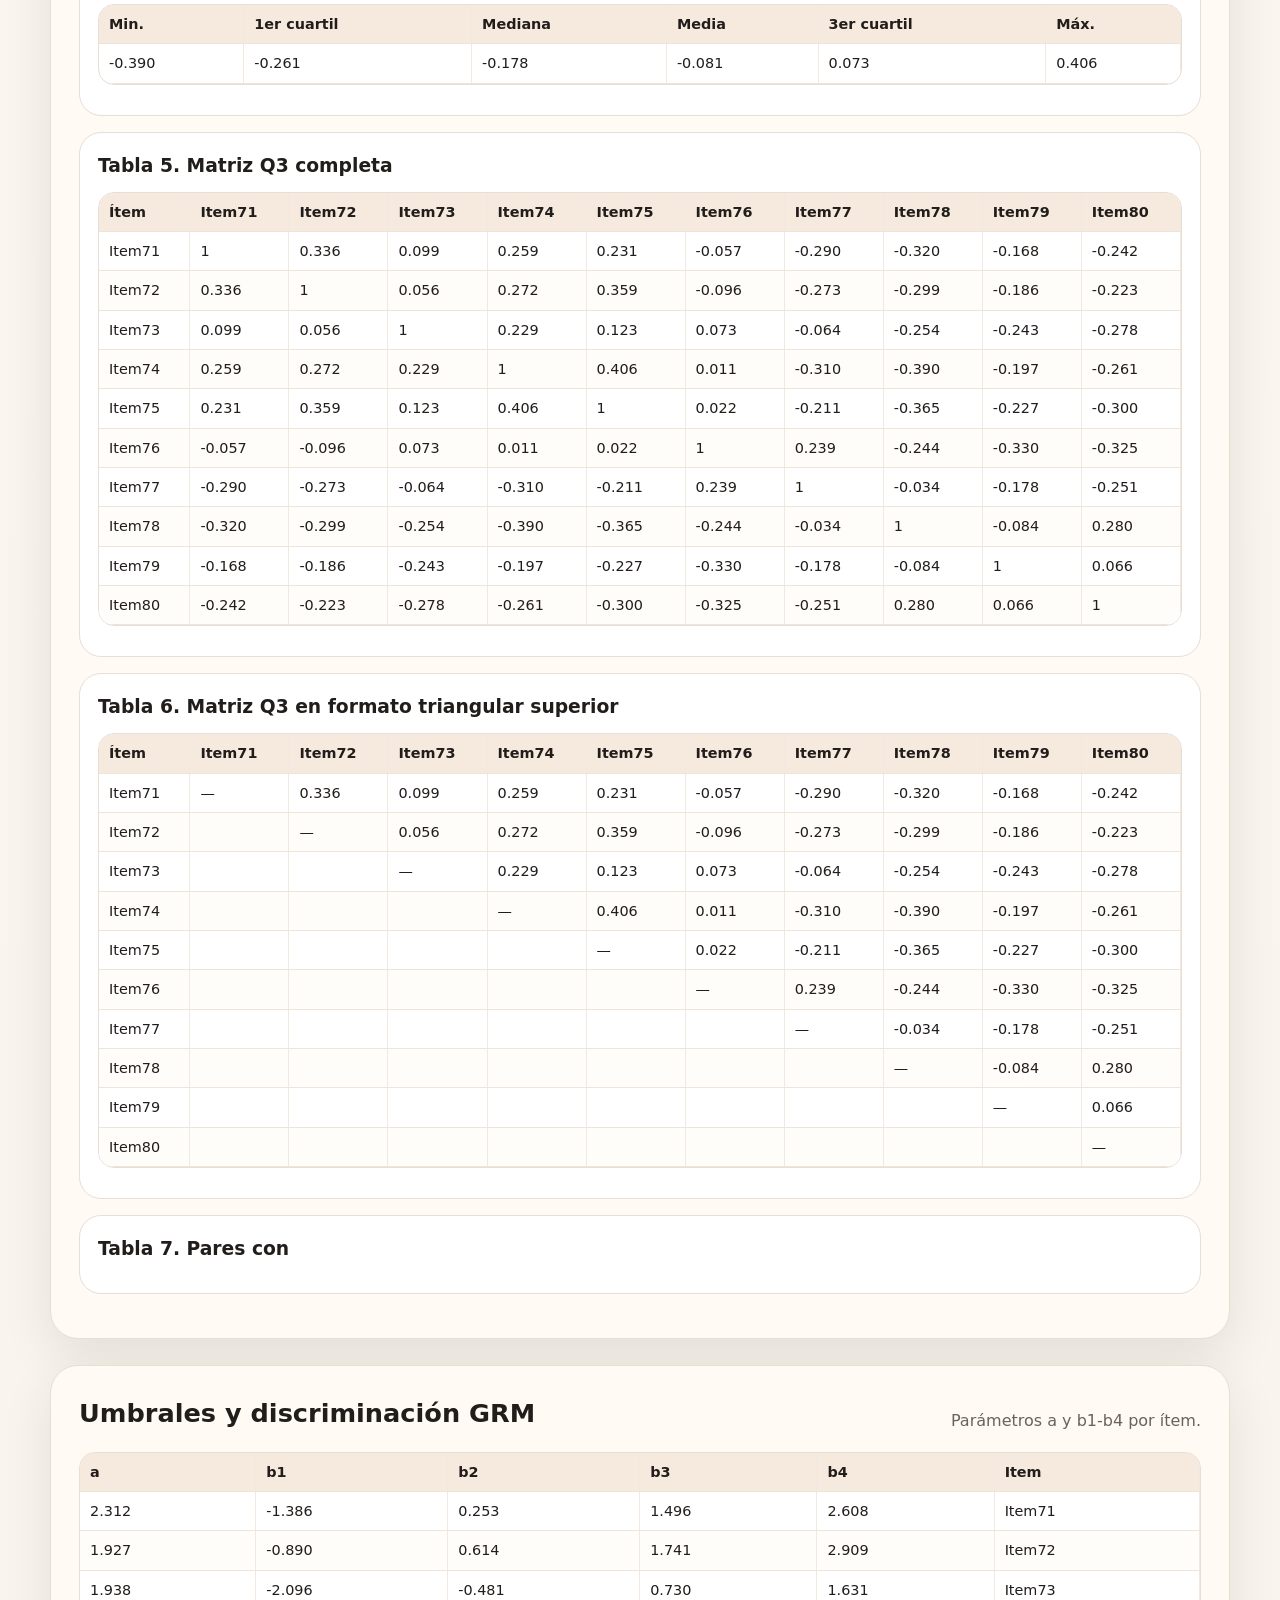
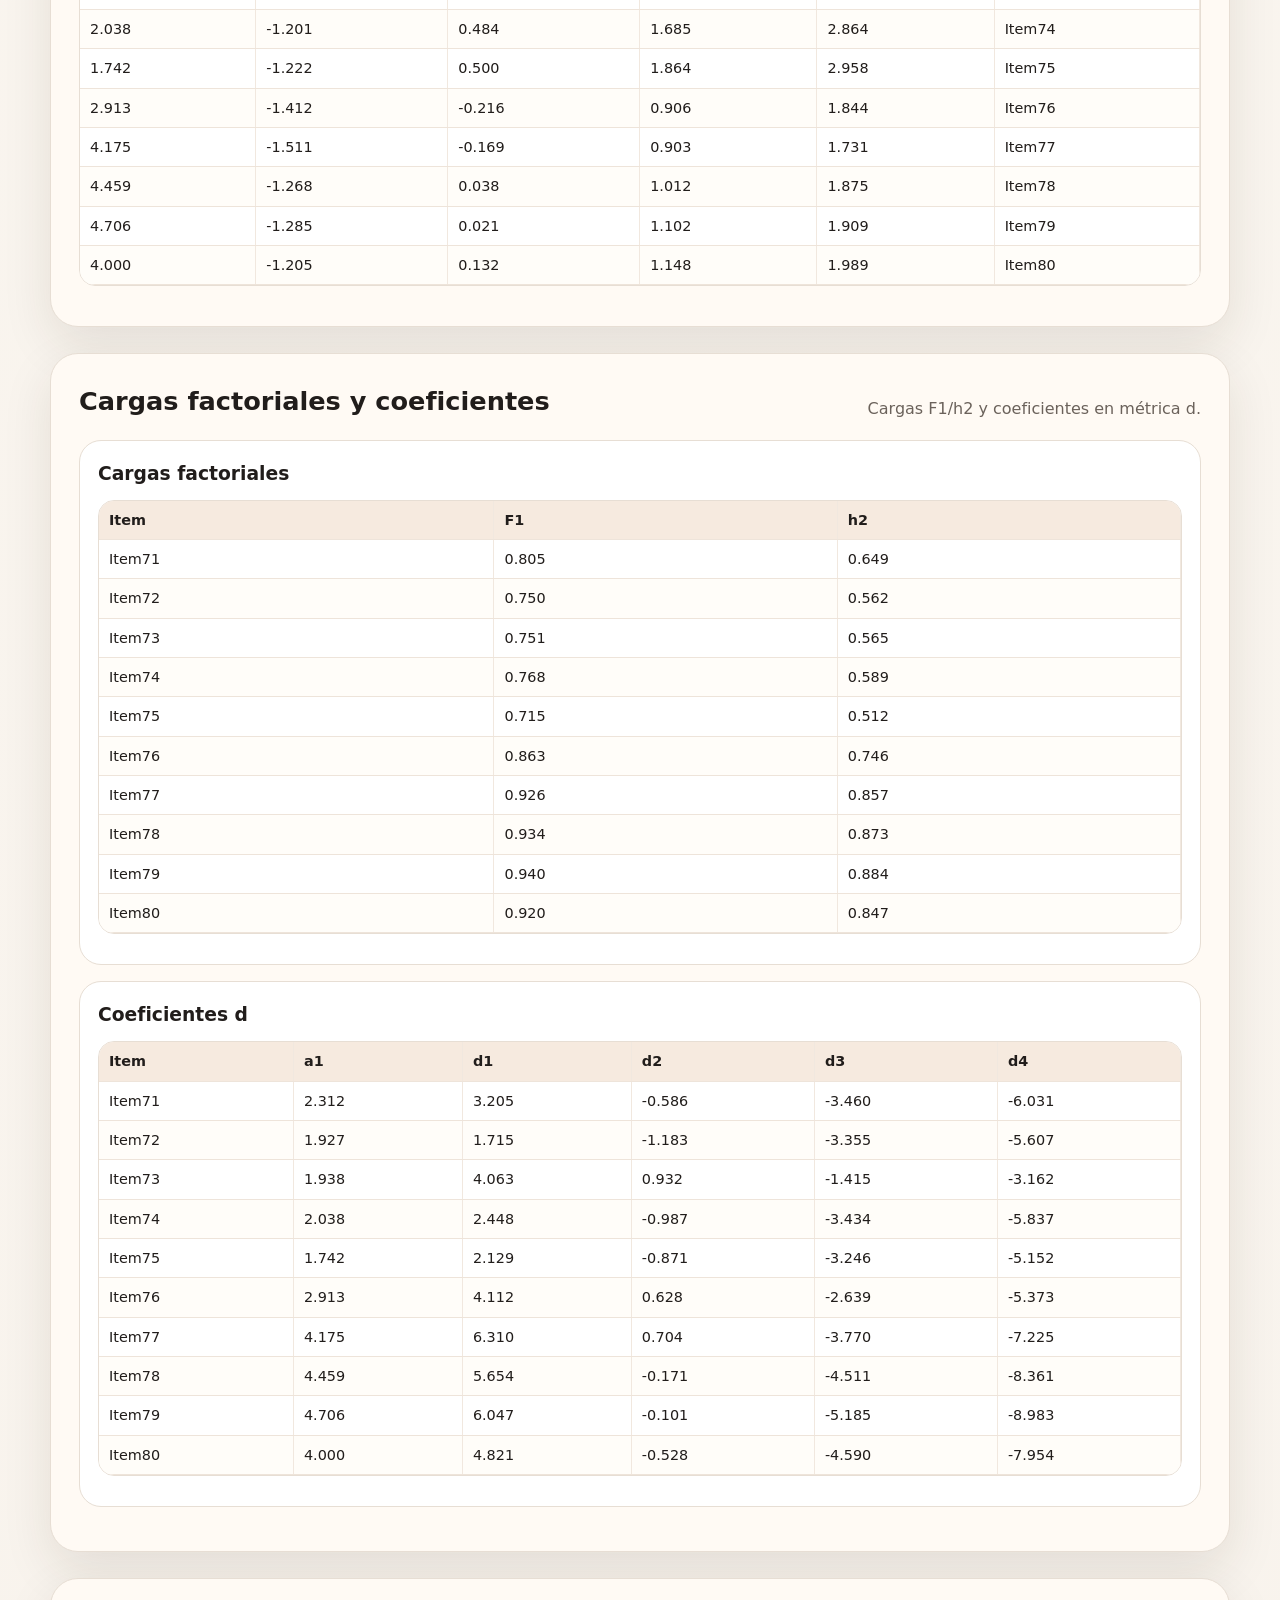
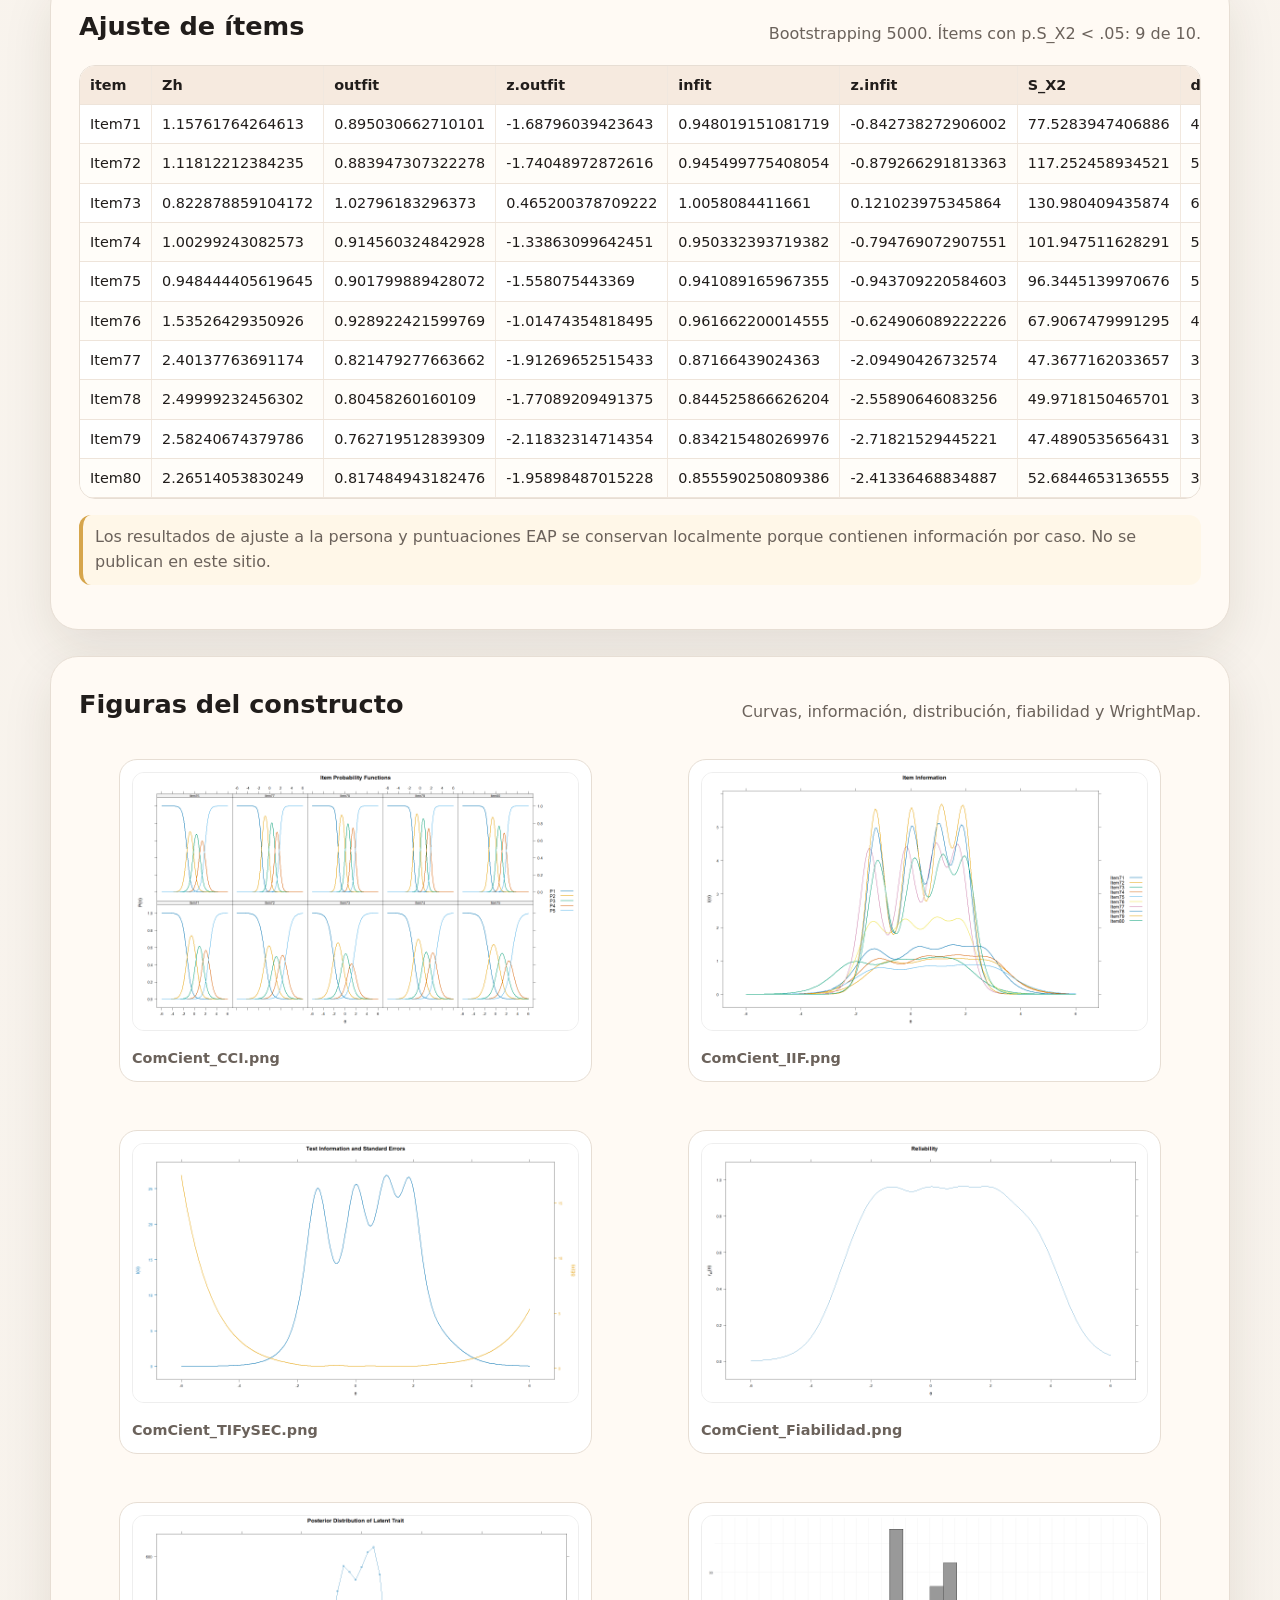
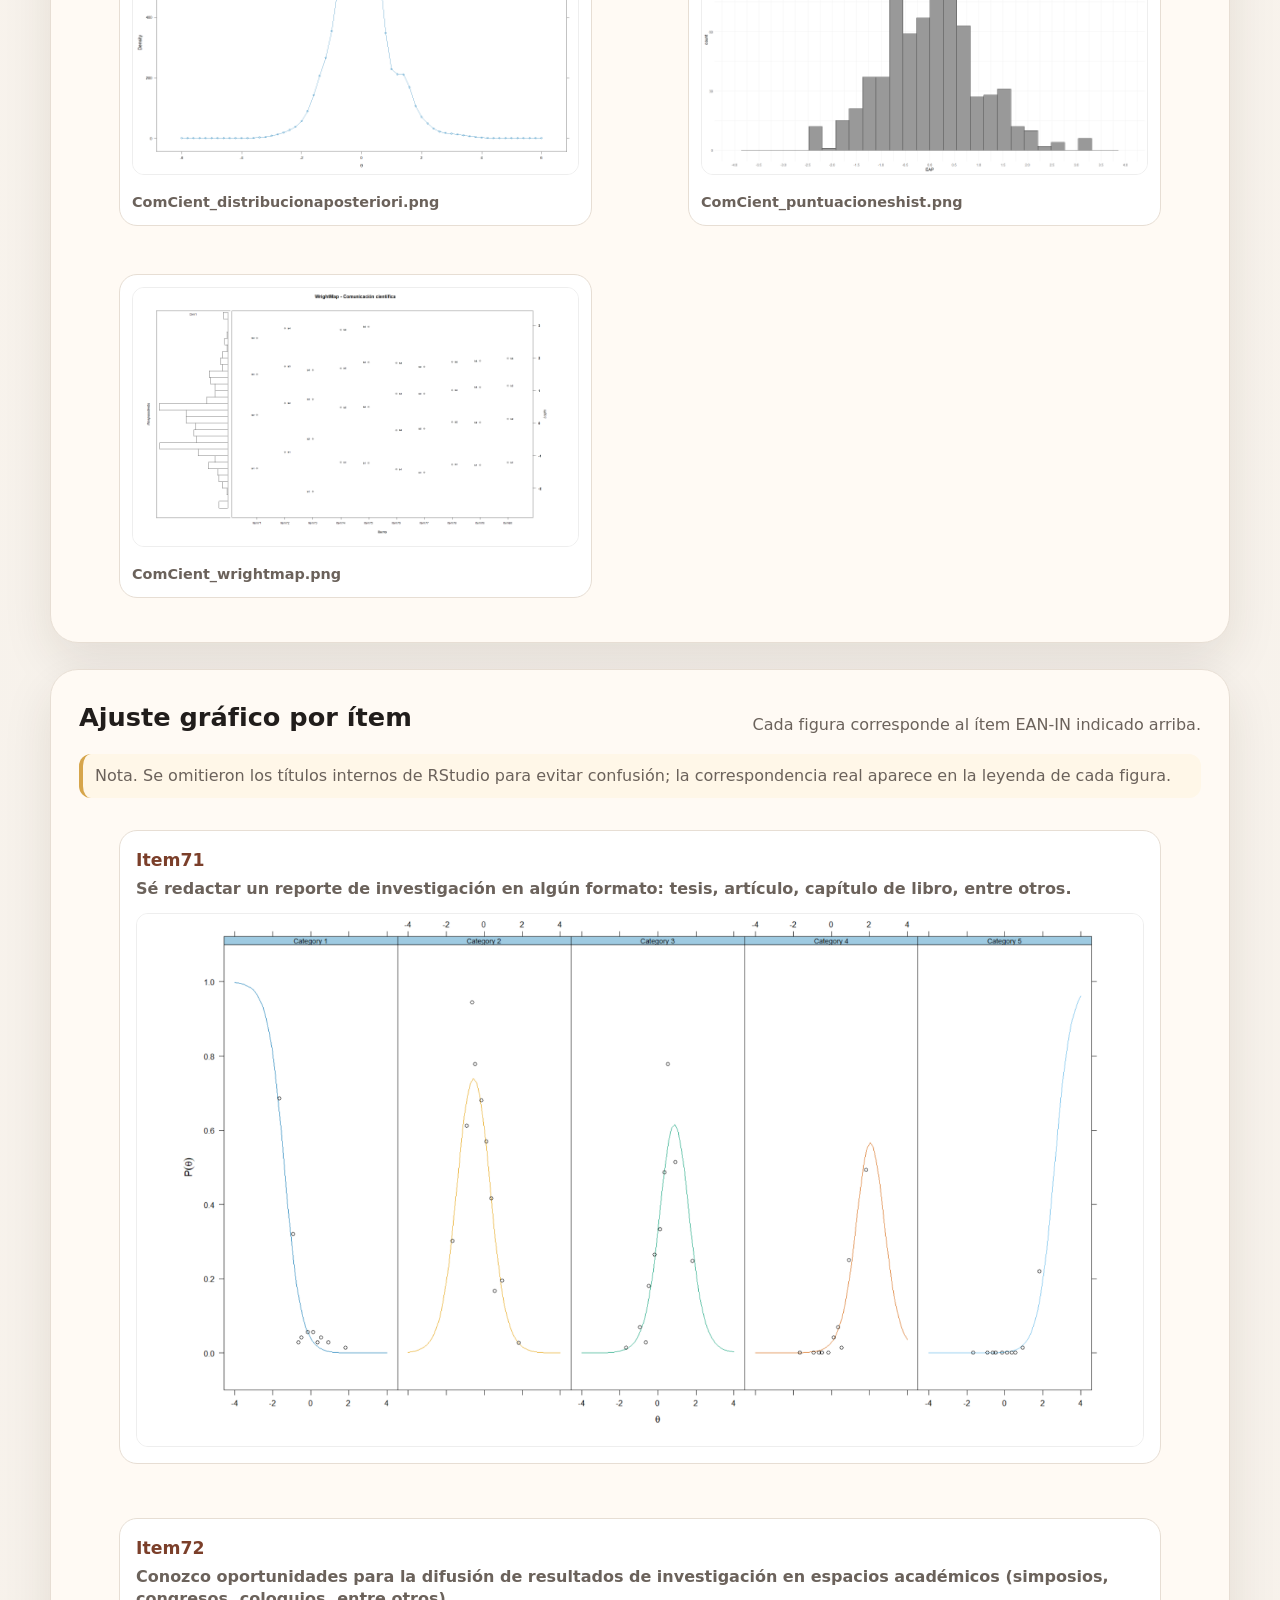
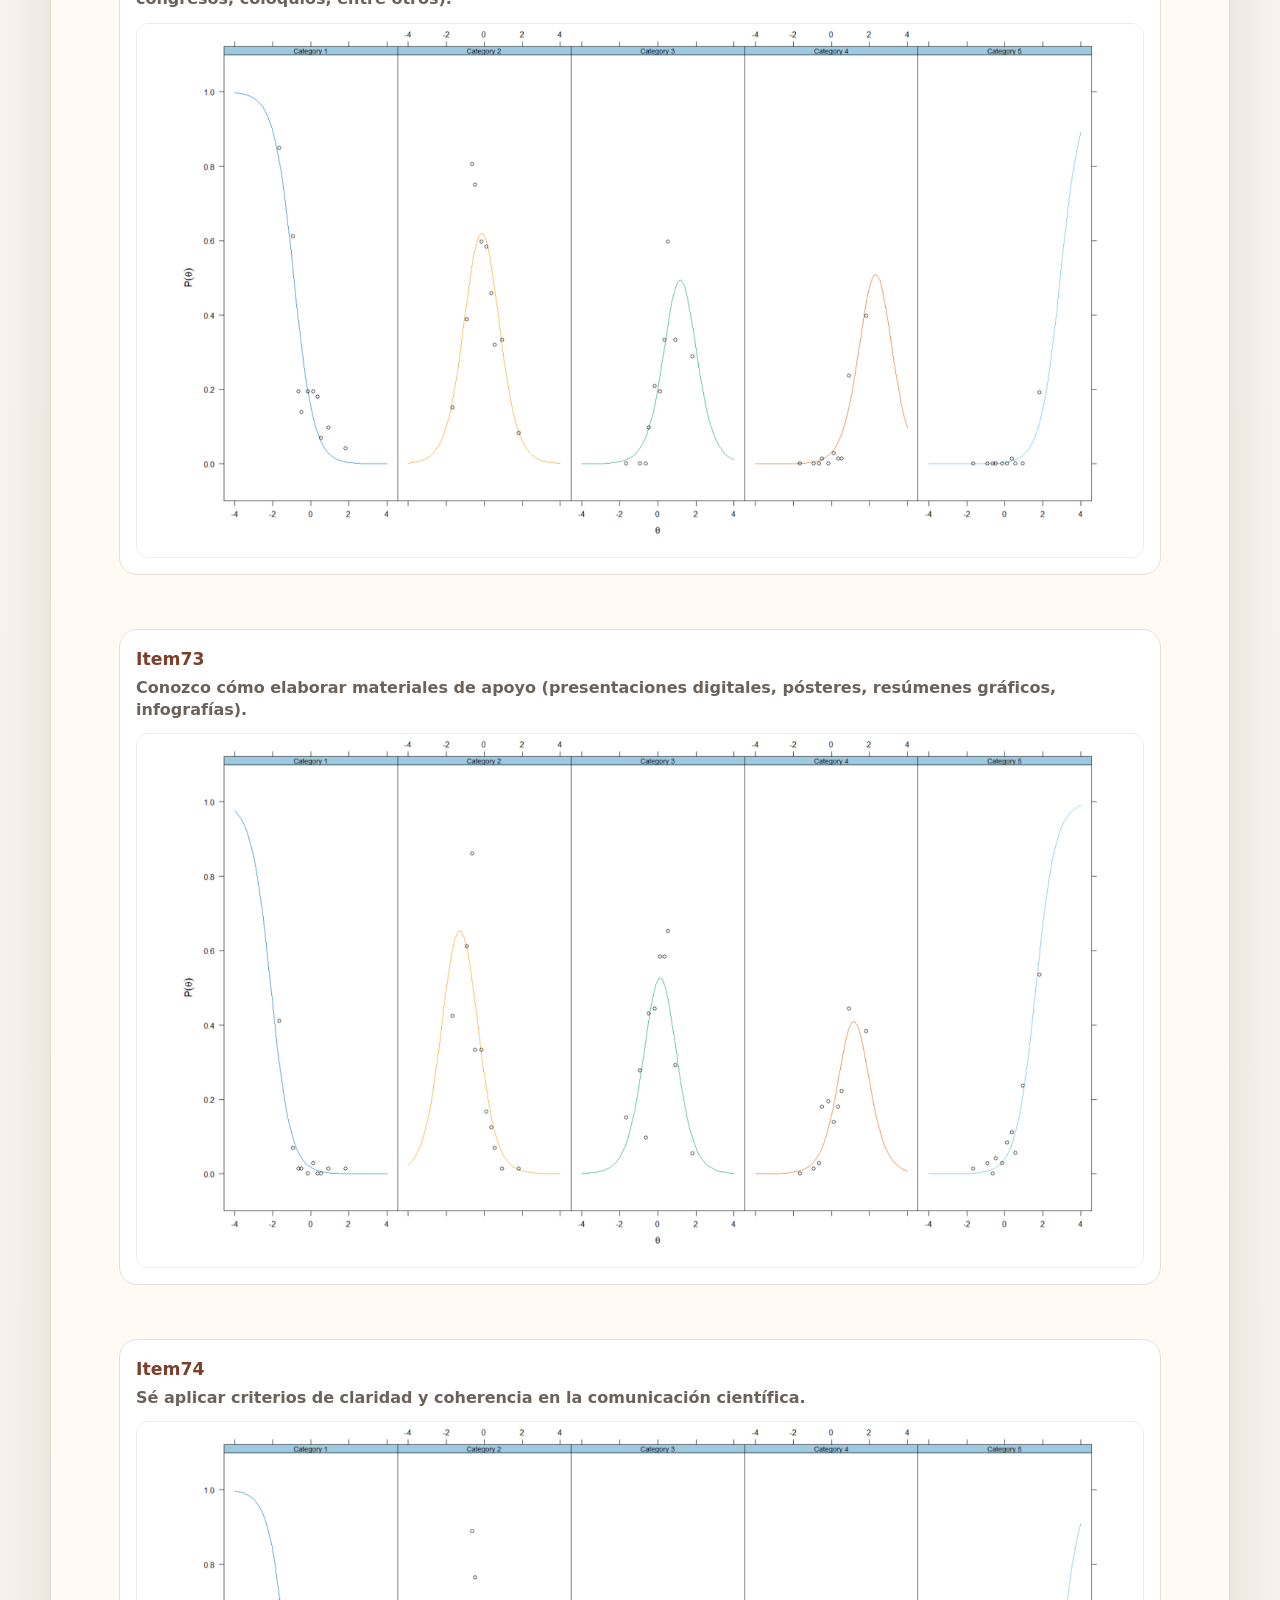
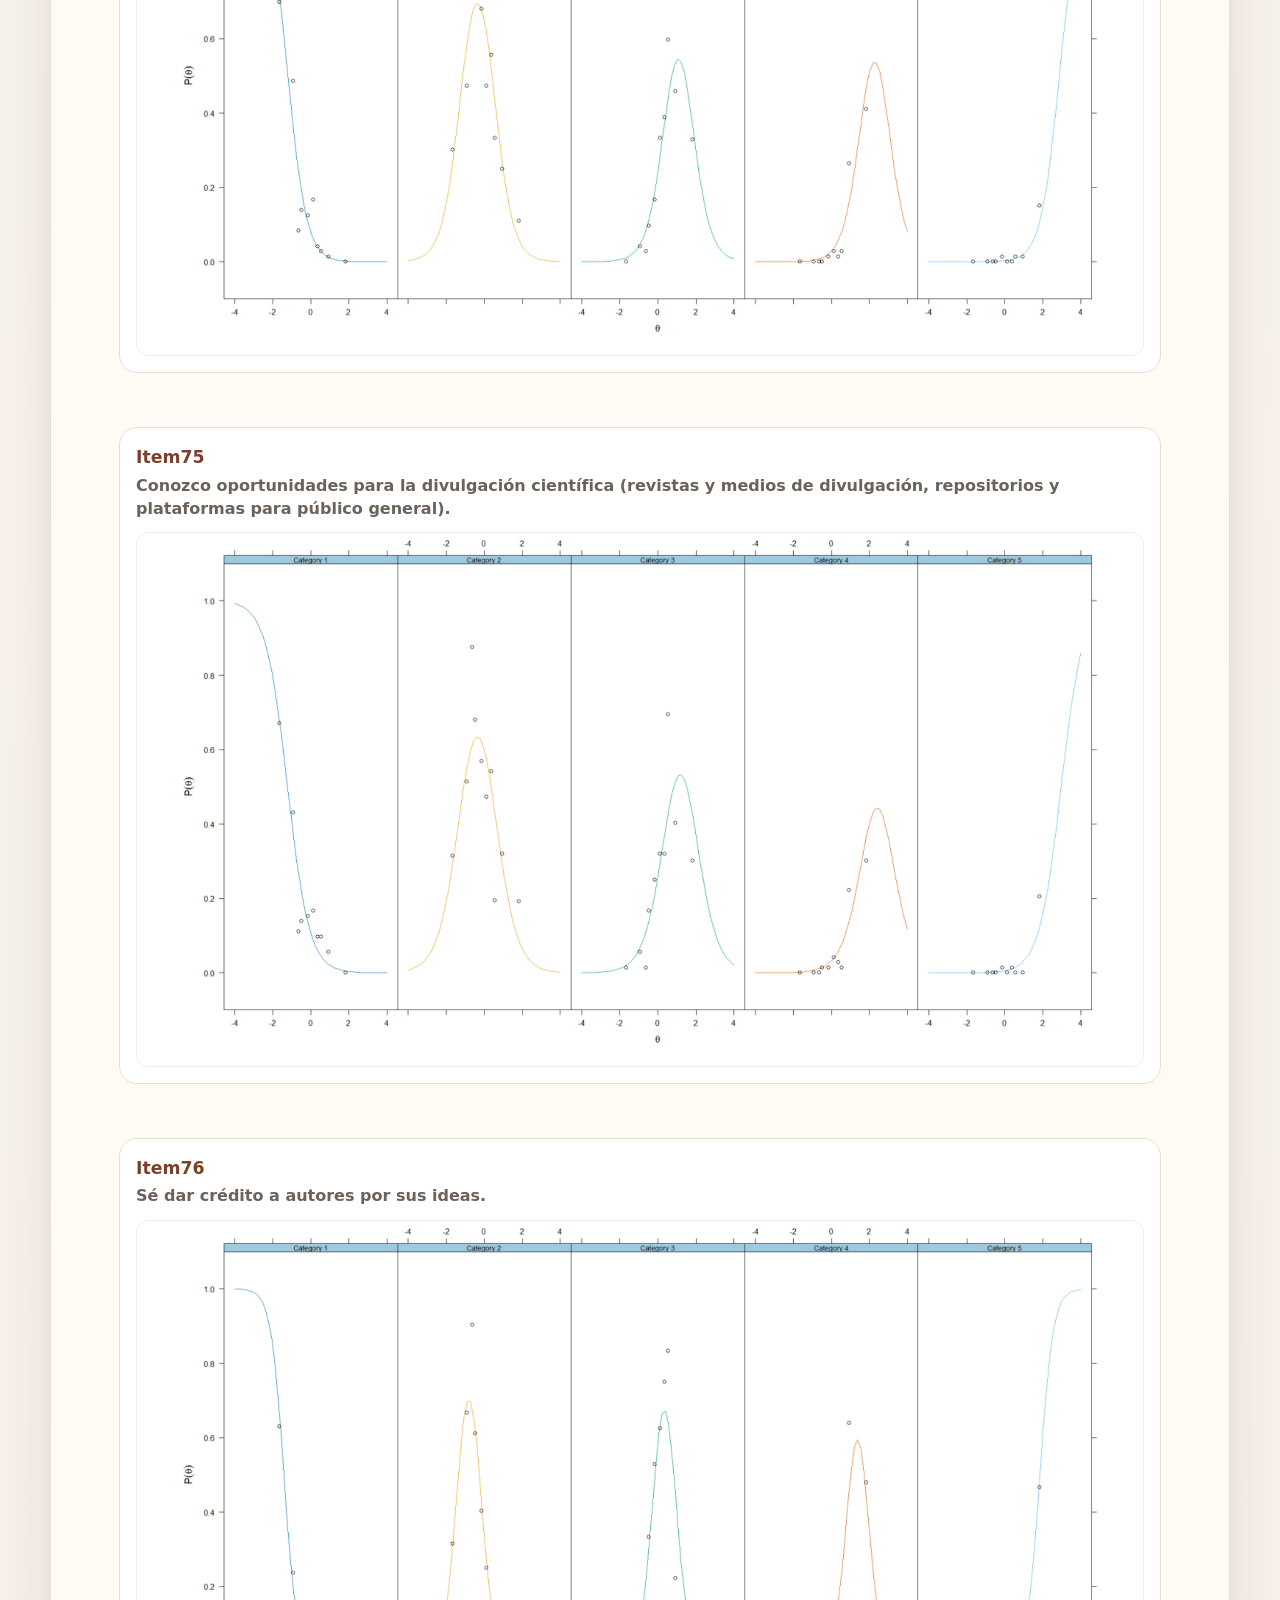
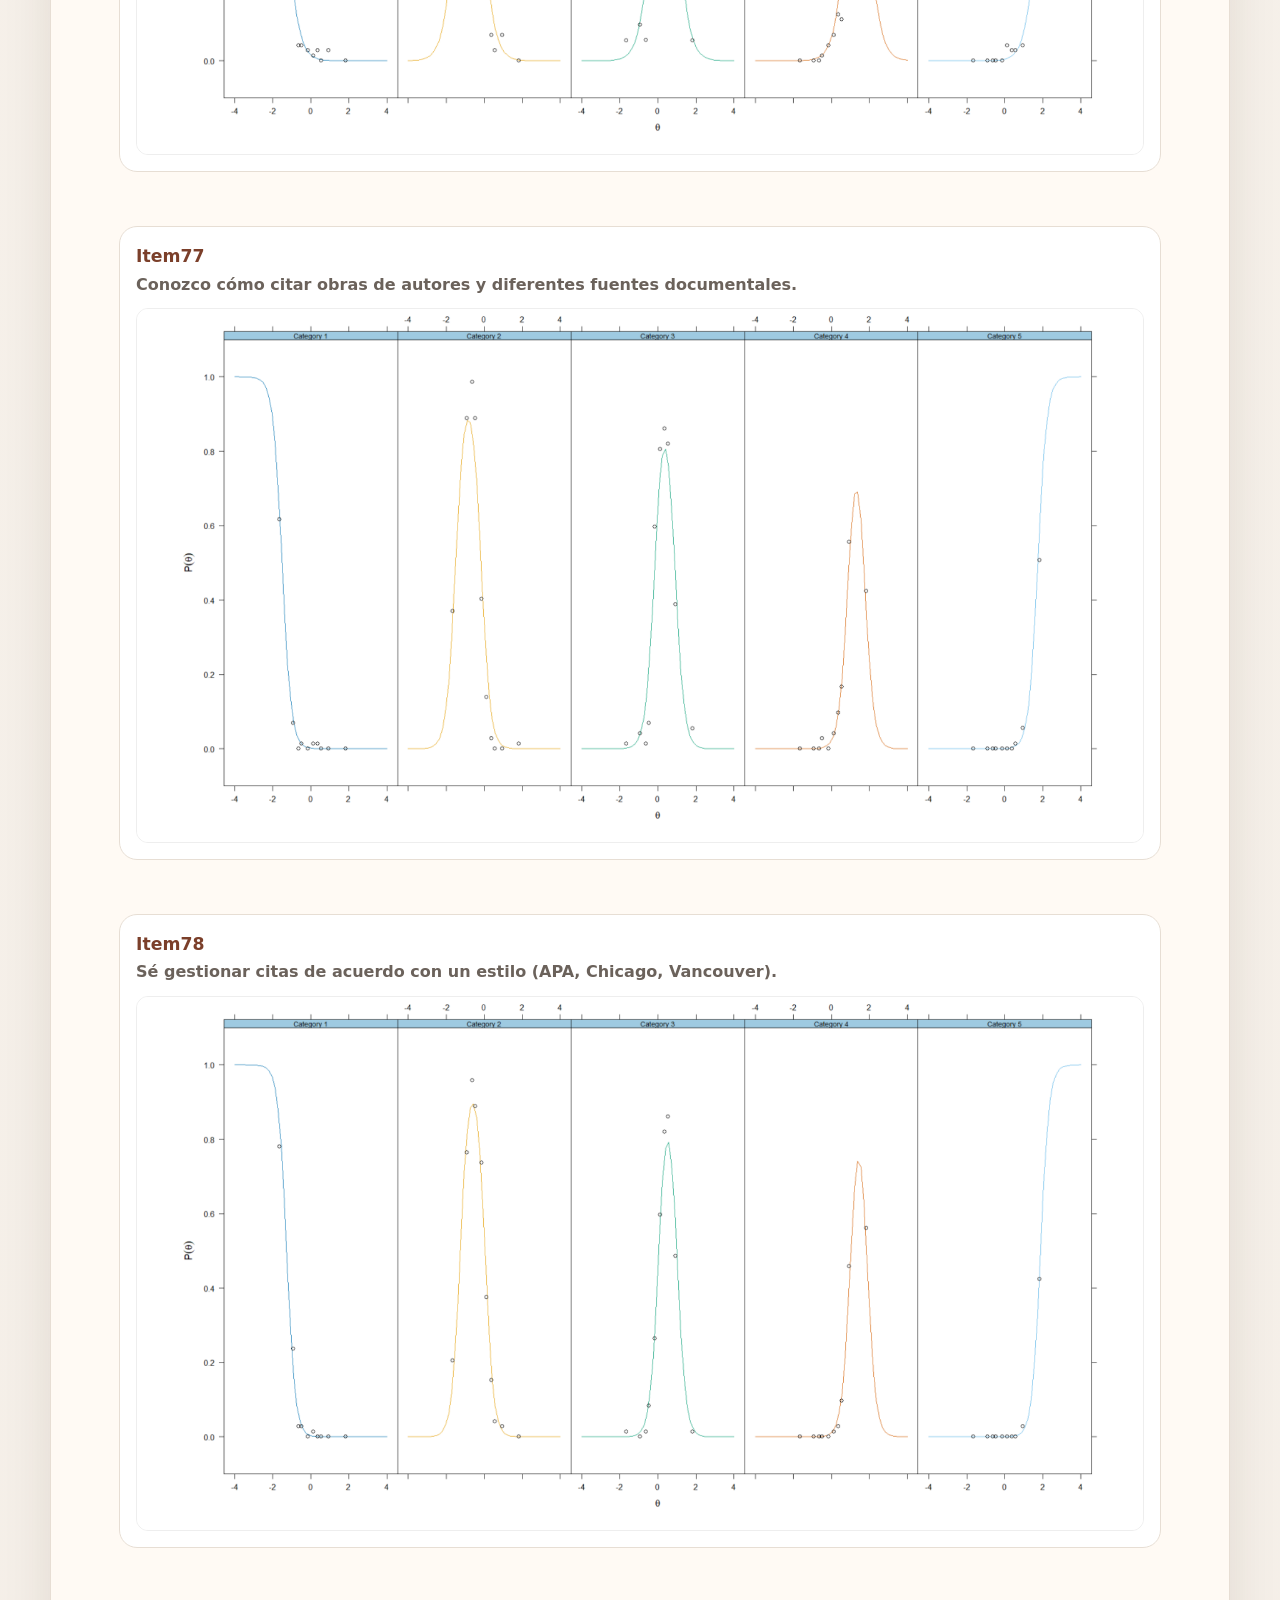
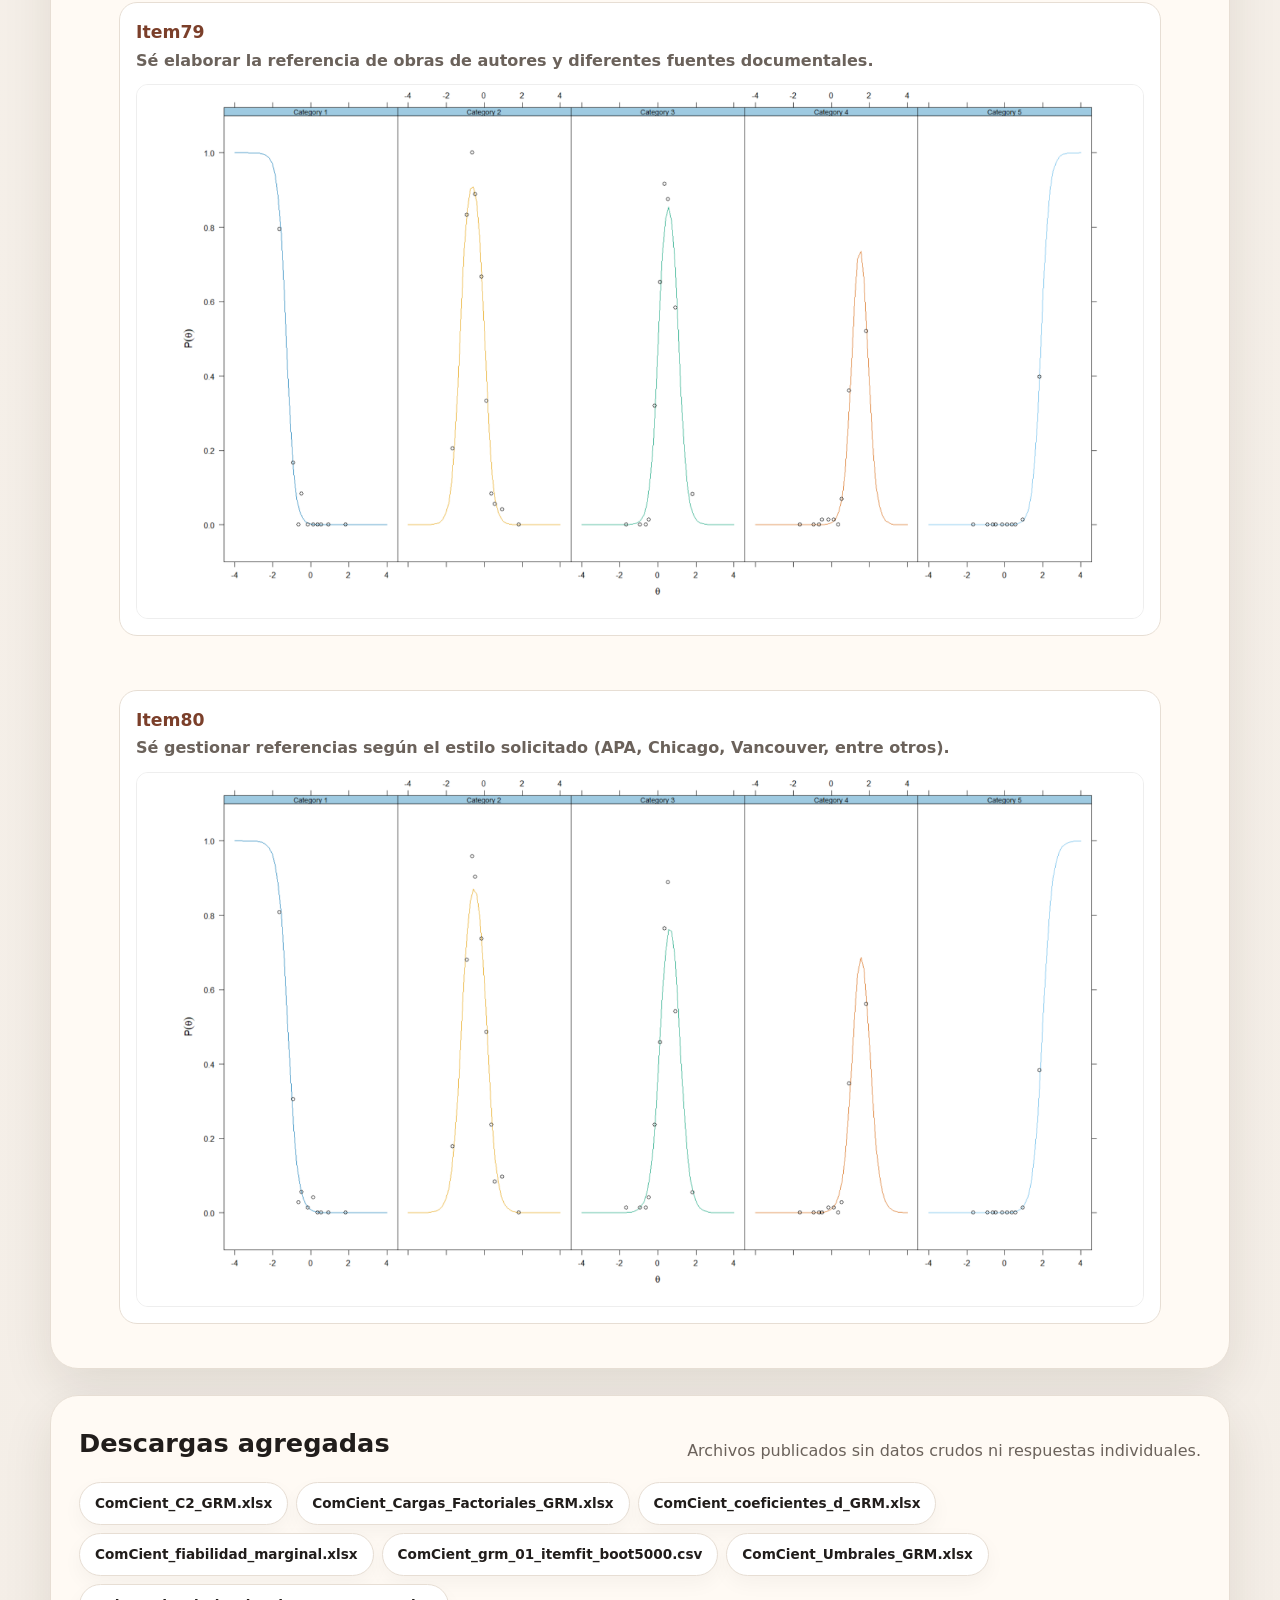
==== commit 93301307: "Corregir recorte de figuras itemfit" ====
--- a/comunicacion-cientifica.html
+++ b/comunicacion-cientifica.html
@@ -194,40 +194,40 @@
 <tr><td>Item80</td><td>2.26514053830249</td><td>0.817484943182476</td><td>-1.95898487015228</td><td>0.855590250809386</td><td>-2.41336468834887</td><td>52.6844653136555</td><td>35</td><td>0.0264724606996885</td><td>0.0278898688349895</td><td>45.9716461383256</td><td>0.0212</td></tr>
 </tbody></table></div><p class="note">Los resultados de ajuste a la persona y puntuaciones EAP se conservan localmente porque contienen información por caso. No se publican en este sitio.</p></section>
 <section class="container panel" id="figuras"><div class="section-title"><h2>Figuras del constructo</h2><p>Curvas, información, distribución, fiabilidad y WrightMap.</p></div><div class="figure-grid"><figure class="figure-card"><img src="assets/media/ComCient/ComCient_CCI.png" alt="ComCient_CCI.png"><figcaption>ComCient_CCI.png</figcaption></figure><figure class="figure-card"><img src="assets/media/ComCient/ComCient_IIF.png" alt="ComCient_IIF.png"><figcaption>ComCient_IIF.png</figcaption></figure><figure class="figure-card"><img src="assets/media/ComCient/ComCient_TIFySEC.png" alt="ComCient_TIFySEC.png"><figcaption>ComCient_TIFySEC.png</figcaption></figure><figure class="figure-card"><img src="assets/media/ComCient/ComCient_Fiabilidad.png" alt="ComCient_Fiabilidad.png"><figcaption>ComCient_Fiabilidad.png</figcaption></figure><figure class="figure-card"><img src="assets/media/ComCient/ComCient_distribucionaposteriori.png" alt="ComCient_distribucionaposteriori.png"><figcaption>ComCient_distribucionaposteriori.png</figcaption></figure><figure class="figure-card"><img src="assets/media/ComCient/ComCient_puntuacioneshist.png" alt="ComCient_puntuacioneshist.png"><figcaption>ComCient_puntuacioneshist.png</figcaption></figure><figure class="figure-card"><img src="assets/media/ComCient/ComCient_wrightmap.png" alt="ComCient_wrightmap.png"><figcaption>ComCient_wrightmap.png</figcaption></figure></div></section>
-<section class="container panel itemfit-section" id="ajuste-grafico-items"><div class="section-title"><h2>Ajuste gráfico por ítem</h2><p>Cada figura corresponde al ítem EAN-IN indicado arriba.</p></div><p class="note">Nota. Los títulos internos de RStudio pueden aparecer como 'item 1', 'item 2', etc.; aquí se muestra arriba la correspondencia con el reactivo real del instrumento.</p><div class="itemfit-grid"><figure class="figure-card itemfit-card">
+<section class="container panel itemfit-section" id="ajuste-grafico-items"><div class="section-title"><h2>Ajuste gráfico por ítem</h2><p>Cada figura corresponde al ítem EAN-IN indicado arriba.</p></div><p class="note">Nota. Se omitieron los títulos internos de RStudio para evitar confusión; la correspondencia real aparece en la leyenda de cada figura.</p><div class="itemfit-grid"><figure class="figure-card itemfit-card">
   <figcaption><strong>Item71</strong><span>Sé redactar un reporte de investigación en algún formato: tesis, artículo, capítulo de libro, entre otros.</span></figcaption>
-  <img src="assets/media/ComCient/itemfit/ComCient_Item71_itemfit.png" alt="Ajuste gráfico de Item71: Sé redactar un reporte de investigación en algún formato: tesis, artículo, capítulo de libro, entre otros." loading="lazy">
+  <img src="assets/media/ComCient/itemfit/ComCient_Item71_itemfit.png?v=20260616b" alt="Ajuste gráfico de Item71: Sé redactar un reporte de investigación en algún formato: tesis, artículo, capítulo de libro, entre otros." loading="lazy">
 </figure><figure class="figure-card itemfit-card">
   <figcaption><strong>Item72</strong><span>Conozco oportunidades para la difusión de resultados de investigación en espacios académicos (simposios, congresos, coloquios, entre otros).</span></figcaption>
-  <img src="assets/media/ComCient/itemfit/ComCient_Item72_itemfit.png" alt="Ajuste gráfico de Item72: Conozco oportunidades para la difusión de resultados de investigación en espacios académicos (simposios, congresos, coloquios, entre otros)." loading="lazy">
+  <img src="assets/media/ComCient/itemfit/ComCient_Item72_itemfit.png?v=20260616b" alt="Ajuste gráfico de Item72: Conozco oportunidades para la difusión de resultados de investigación en espacios académicos (simposios, congresos, coloquios, entre otros)." loading="lazy">
 </figure><figure class="figure-card itemfit-card">
   <figcaption><strong>Item73</strong><span>Conozco cómo elaborar materiales de apoyo (presentaciones digitales, pósteres, resúmenes gráficos, infografías).</span></figcaption>
-  <img src="assets/media/ComCient/itemfit/ComCient_Item73_itemfit.png" alt="Ajuste gráfico de Item73: Conozco cómo elaborar materiales de apoyo (presentaciones digitales, pósteres, resúmenes gráficos, infografías)." loading="lazy">
+  <img src="assets/media/ComCient/itemfit/ComCient_Item73_itemfit.png?v=20260616b" alt="Ajuste gráfico de Item73: Conozco cómo elaborar materiales de apoyo (presentaciones digitales, pósteres, resúmenes gráficos, infografías)." loading="lazy">
 </figure><figure class="figure-card itemfit-card">
   <figcaption><strong>Item74</strong><span>Sé aplicar criterios de claridad y coherencia en la comunicación científica.</span></figcaption>
-  <img src="assets/media/ComCient/itemfit/ComCient_Item74_itemfit.png" alt="Ajuste gráfico de Item74: Sé aplicar criterios de claridad y coherencia en la comunicación científica." loading="lazy">
+  <img src="assets/media/ComCient/itemfit/ComCient_Item74_itemfit.png?v=20260616b" alt="Ajuste gráfico de Item74: Sé aplicar criterios de claridad y coherencia en la comunicación científica." loading="lazy">
 </figure><figure class="figure-card itemfit-card">
   <figcaption><strong>Item75</strong><span>Conozco oportunidades para la divulgación científica (revistas y medios de divulgación, repositorios y plataformas para público general).</span></figcaption>
-  <img src="assets/media/ComCient/itemfit/ComCient_Item75_itemfit.png" alt="Ajuste gráfico de Item75: Conozco oportunidades para la divulgación científica (revistas y medios de divulgación, repositorios y plataformas para público general)." loading="lazy">
+  <img src="assets/media/ComCient/itemfit/ComCient_Item75_itemfit.png?v=20260616b" alt="Ajuste gráfico de Item75: Conozco oportunidades para la divulgación científica (revistas y medios de divulgación, repositorios y plataformas para público general)." loading="lazy">
 </figure><figure class="figure-card itemfit-card">
   <figcaption><strong>Item76</strong><span>Sé dar crédito a autores por sus ideas.</span></figcaption>
-  <img src="assets/media/ComCient/itemfit/ComCient_Item76_itemfit.png" alt="Ajuste gráfico de Item76: Sé dar crédito a autores por sus ideas." loading="lazy">
+  <img src="assets/media/ComCient/itemfit/ComCient_Item76_itemfit.png?v=20260616b" alt="Ajuste gráfico de Item76: Sé dar crédito a autores por sus ideas." loading="lazy">
 </figure><figure class="figure-card itemfit-card">
   <figcaption><strong>Item77</strong><span>Conozco cómo citar obras de autores y diferentes fuentes documentales.</span></figcaption>
-  <img src="assets/media/ComCient/itemfit/ComCient_Item77_itemfit.png" alt="Ajuste gráfico de Item77: Conozco cómo citar obras de autores y diferentes fuentes documentales." loading="lazy">
+  <img src="assets/media/ComCient/itemfit/ComCient_Item77_itemfit.png?v=20260616b" alt="Ajuste gráfico de Item77: Conozco cómo citar obras de autores y diferentes fuentes documentales." loading="lazy">
 </figure><figure class="figure-card itemfit-card">
   <figcaption><strong>Item78</strong><span>Sé gestionar citas de acuerdo con un estilo (APA, Chicago, Vancouver).</span></figcaption>
-  <img src="assets/media/ComCient/itemfit/ComCient_Item78_itemfit.png" alt="Ajuste gráfico de Item78: Sé gestionar citas de acuerdo con un estilo (APA, Chicago, Vancouver)." loading="lazy">
+  <img src="assets/media/ComCient/itemfit/ComCient_Item78_itemfit.png?v=20260616b" alt="Ajuste gráfico de Item78: Sé gestionar citas de acuerdo con un estilo (APA, Chicago, Vancouver)." loading="lazy">
 </figure><figure class="figure-card itemfit-card">
   <figcaption><strong>Item79</strong><span>Sé elaborar la referencia de obras de autores y diferentes fuentes documentales.</span></figcaption>
-  <img src="assets/media/ComCient/itemfit/ComCient_Item79_itemfit.png" alt="Ajuste gráfico de Item79: Sé elaborar la referencia de obras de autores y diferentes fuentes documentales." loading="lazy">
+  <img src="assets/media/ComCient/itemfit/ComCient_Item79_itemfit.png?v=20260616b" alt="Ajuste gráfico de Item79: Sé elaborar la referencia de obras de autores y diferentes fuentes documentales." loading="lazy">
 </figure><figure class="figure-card itemfit-card">
   <figcaption><strong>Item80</strong><span>Sé gestionar referencias según el estilo solicitado (APA, Chicago, Vancouver, entre otros).</span></figcaption>
-  <img src="assets/media/ComCient/itemfit/ComCient_Item80_itemfit.png" alt="Ajuste gráfico de Item80: Sé gestionar referencias según el estilo solicitado (APA, Chicago, Vancouver, entre otros)." loading="lazy">
+  <img src="assets/media/ComCient/itemfit/ComCient_Item80_itemfit.png?v=20260616b" alt="Ajuste gráfico de Item80: Sé gestionar referencias según el estilo solicitado (APA, Chicago, Vancouver, entre otros)." loading="lazy">
 </figure></div></section>
 <section class="container panel" id="descargas"><div class="section-title"><h2>Descargas agregadas</h2><p>Archivos publicados sin datos crudos ni respuestas individuales.</p></div><div class="downloads"><a class="btn" href="assets/data/ComCient/ComCient_C2_GRM.xlsx" download>ComCient_C2_GRM.xlsx</a><a class="btn" href="assets/data/ComCient/ComCient_Cargas_Factoriales_GRM.xlsx" download>ComCient_Cargas_Factoriales_GRM.xlsx</a><a class="btn" href="assets/data/ComCient/ComCient_coeficientes_d_GRM.xlsx" download>ComCient_coeficientes_d_GRM.xlsx</a><a class="btn" href="assets/data/ComCient/ComCient_fiabilidad_marginal.xlsx" download>ComCient_fiabilidad_marginal.xlsx</a><a class="btn" href="assets/data/ComCient/ComCient_grm_01_itemfit_boot5000.csv" download>ComCient_grm_01_itemfit_boot5000.csv</a><a class="btn" href="assets/data/ComCient/ComCient_Umbrales_GRM.xlsx" download>ComCient_Umbrales_GRM.xlsx</a><a class="btn" href="assets/data/Independencia_local_todos_constructos.xlsx" download>Independencia_local_todos_constructos.xlsx</a></div></section>
 </main>
 <footer class="footer"><div class="container">Sitio académico suplementario generado para documentar resultados psicométricos del EAN-IN. Última actualización: 16 de junio de 2026. No incluye datos crudos ni respuestas individuales.</div></footer>
 <script src="assets/site.js"></script>
 </body>
-</html>+</html>
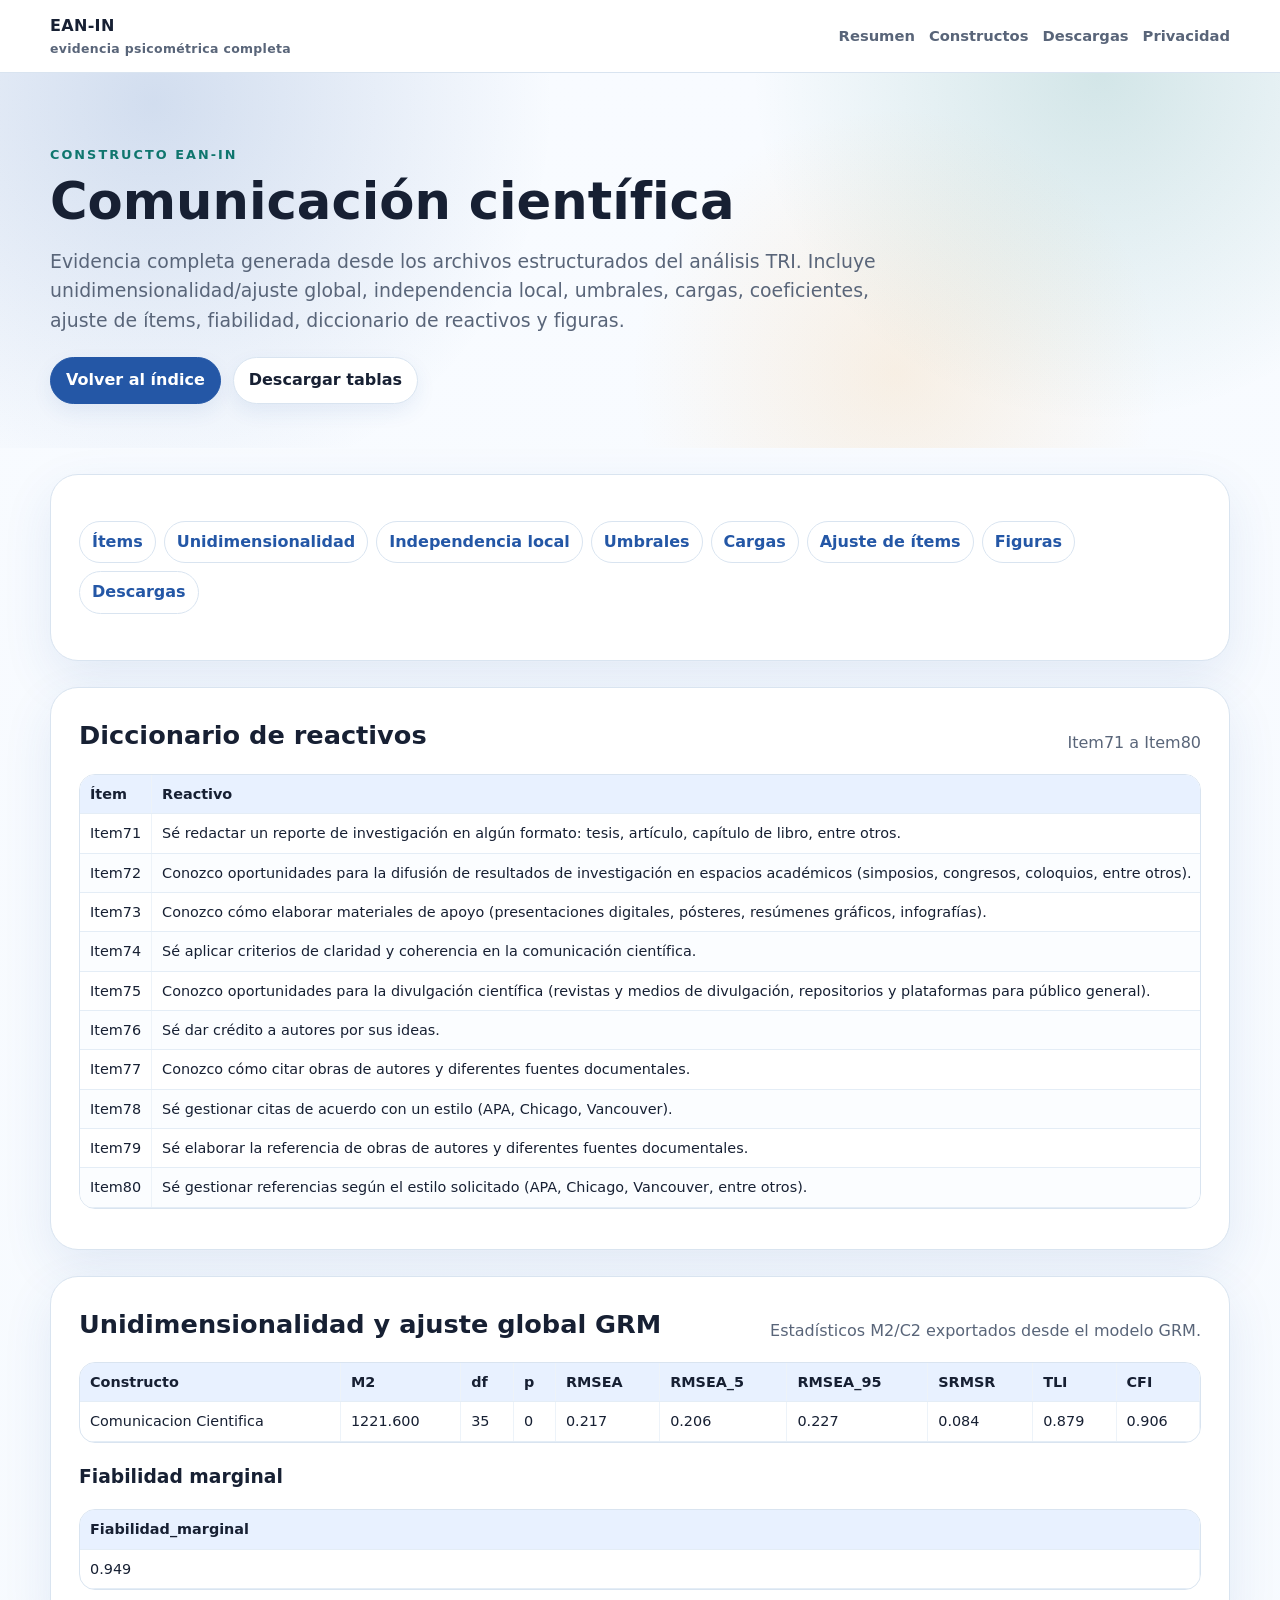
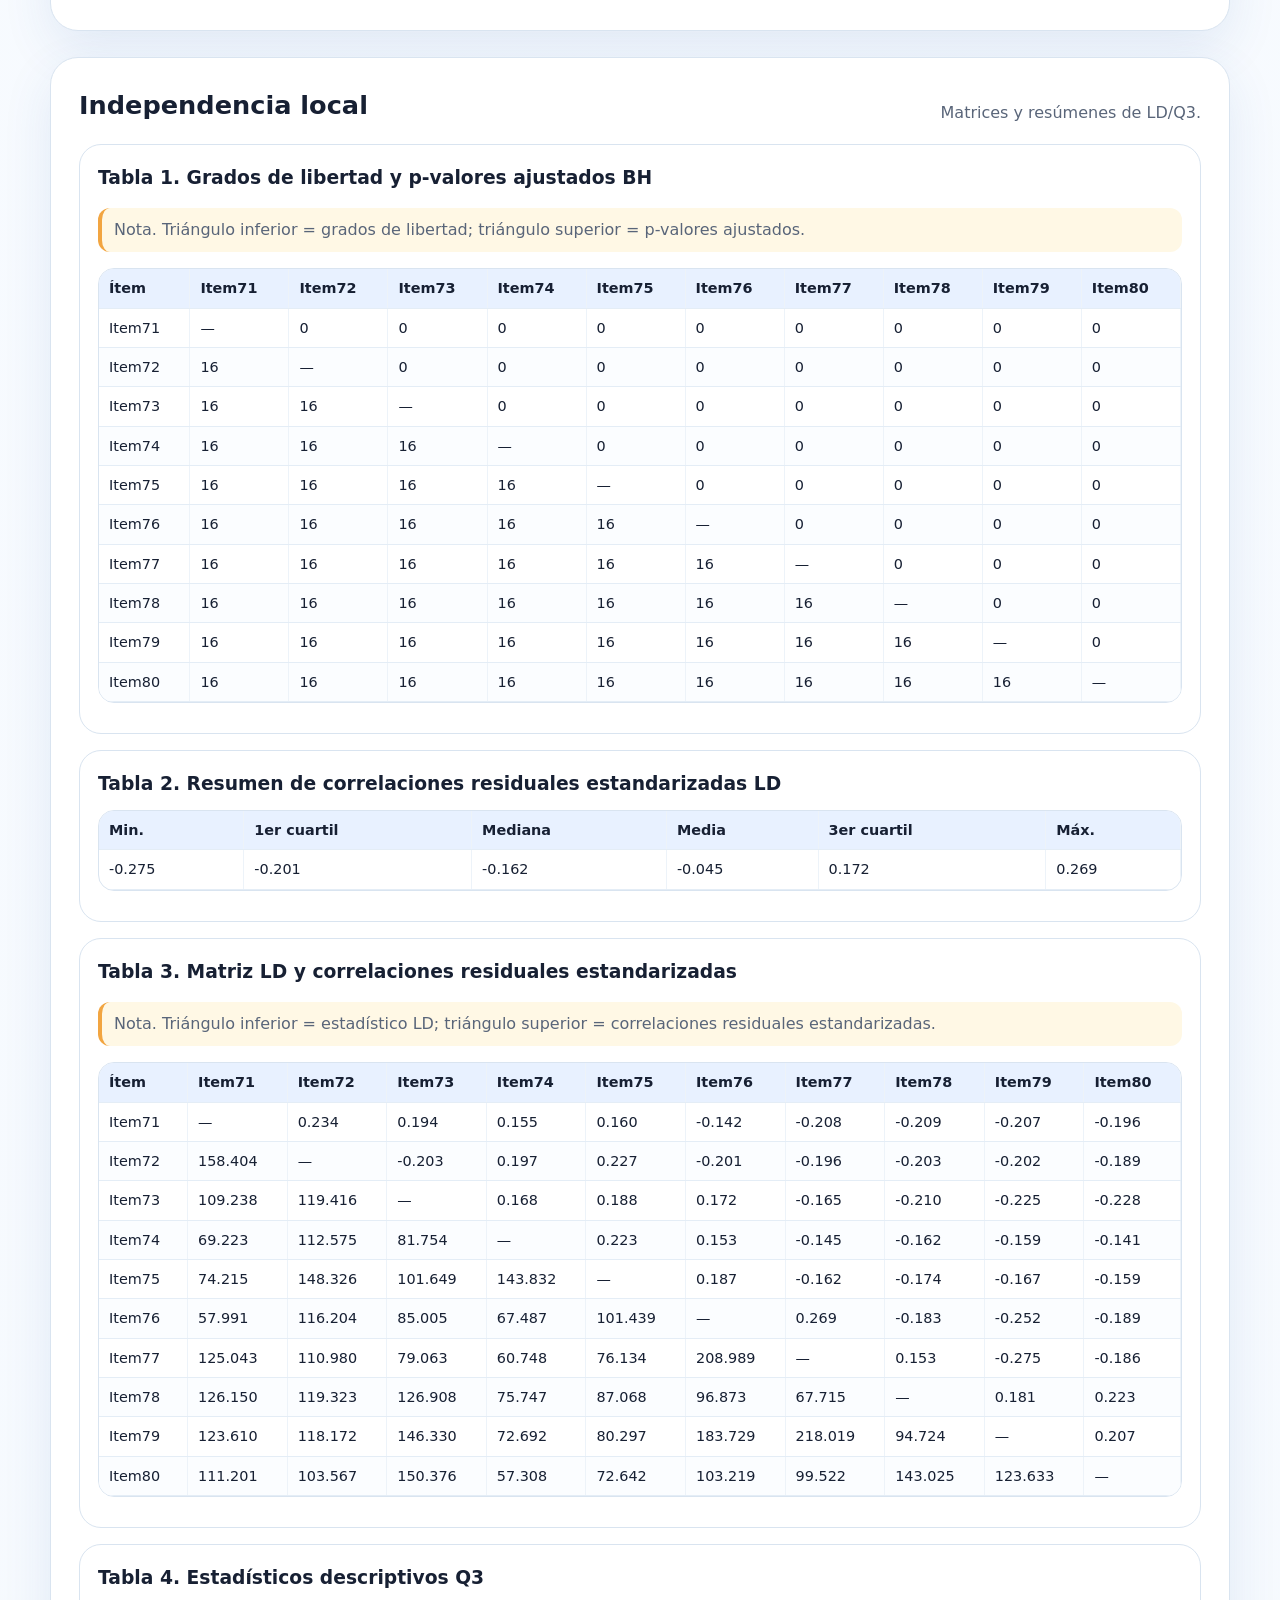
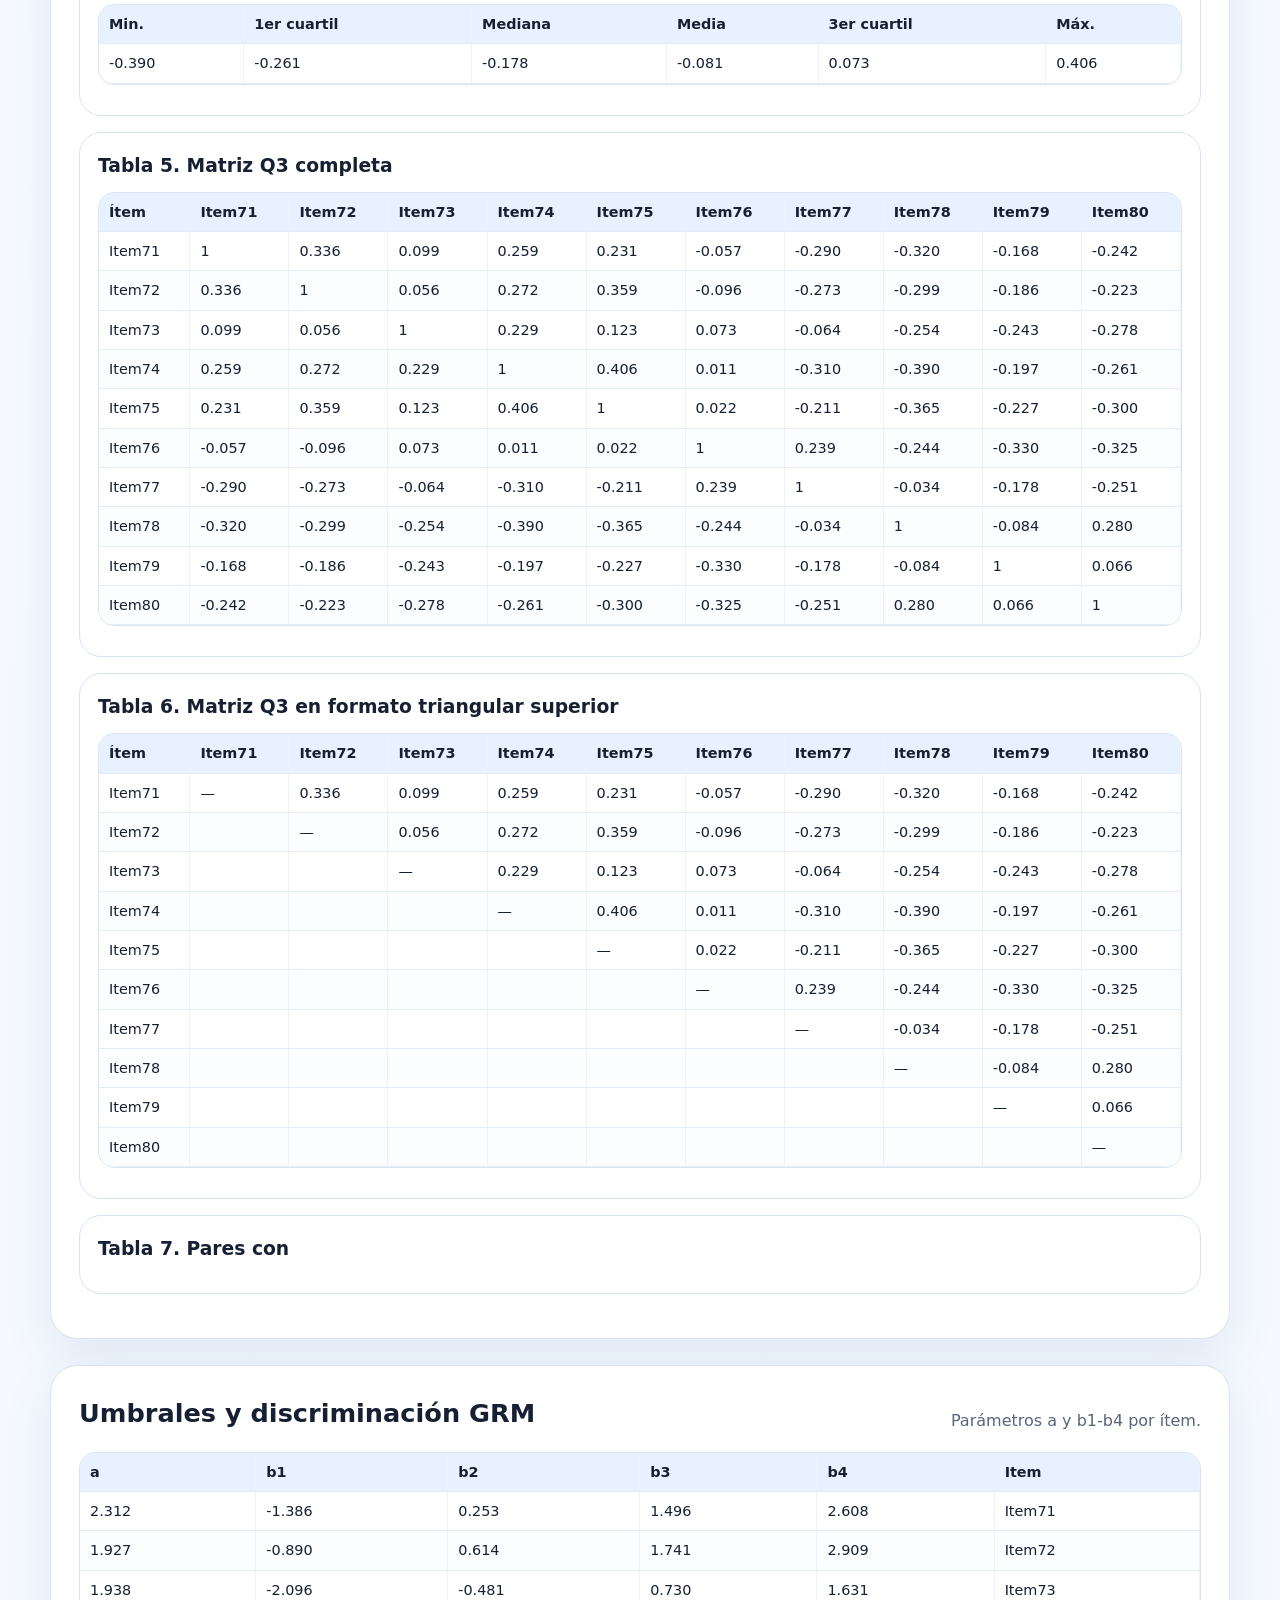
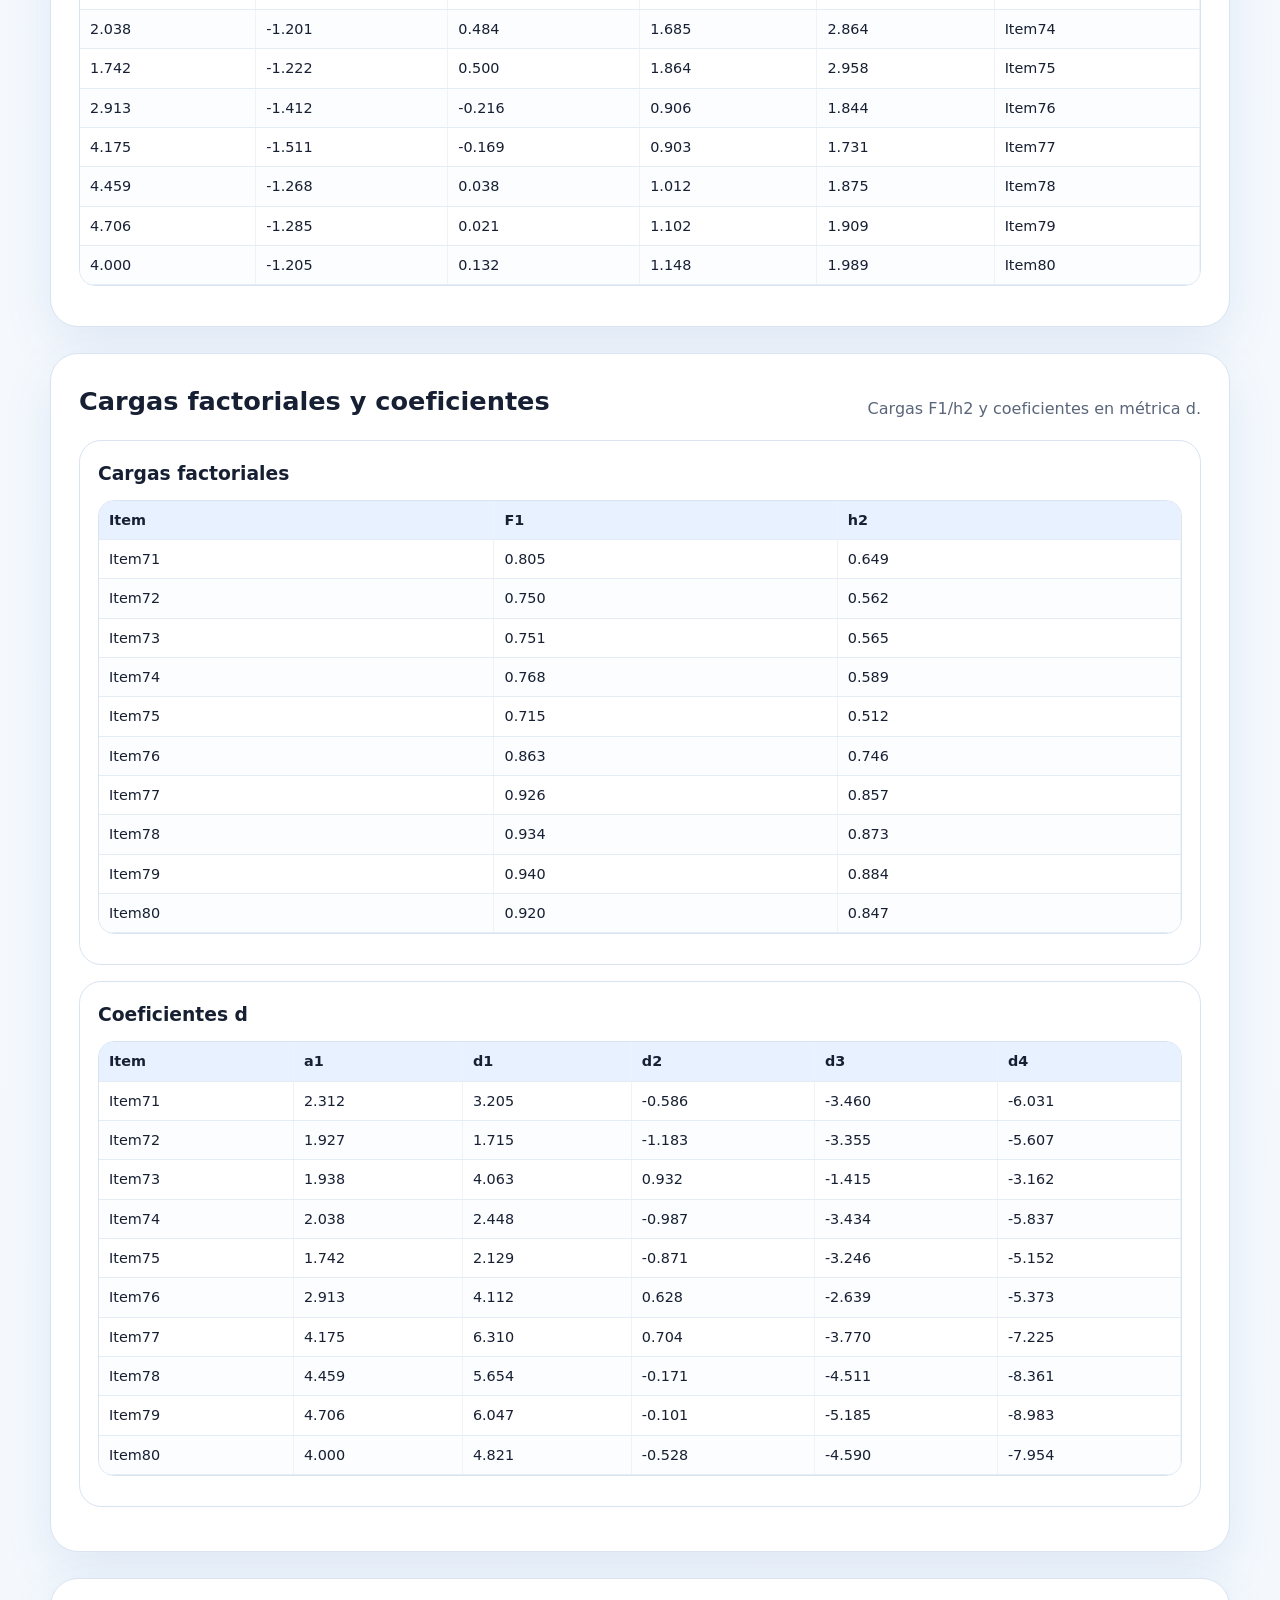
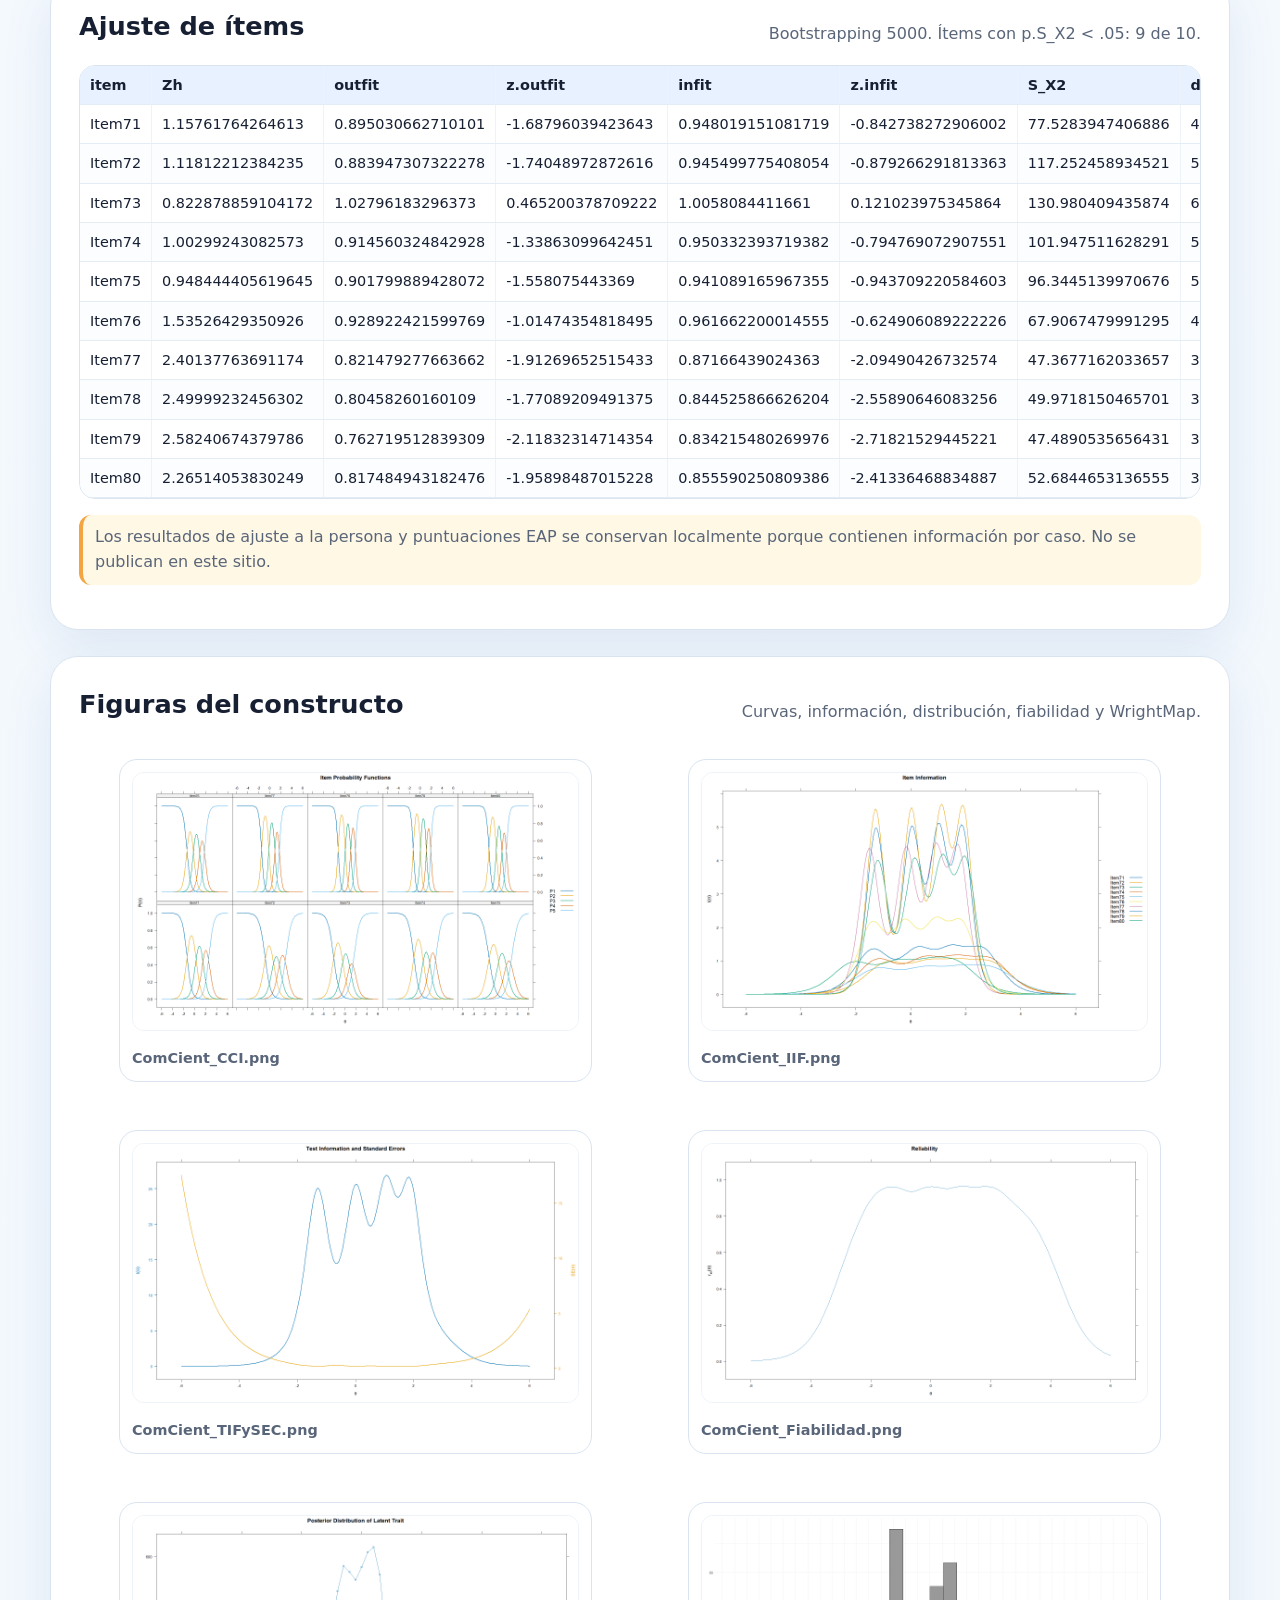
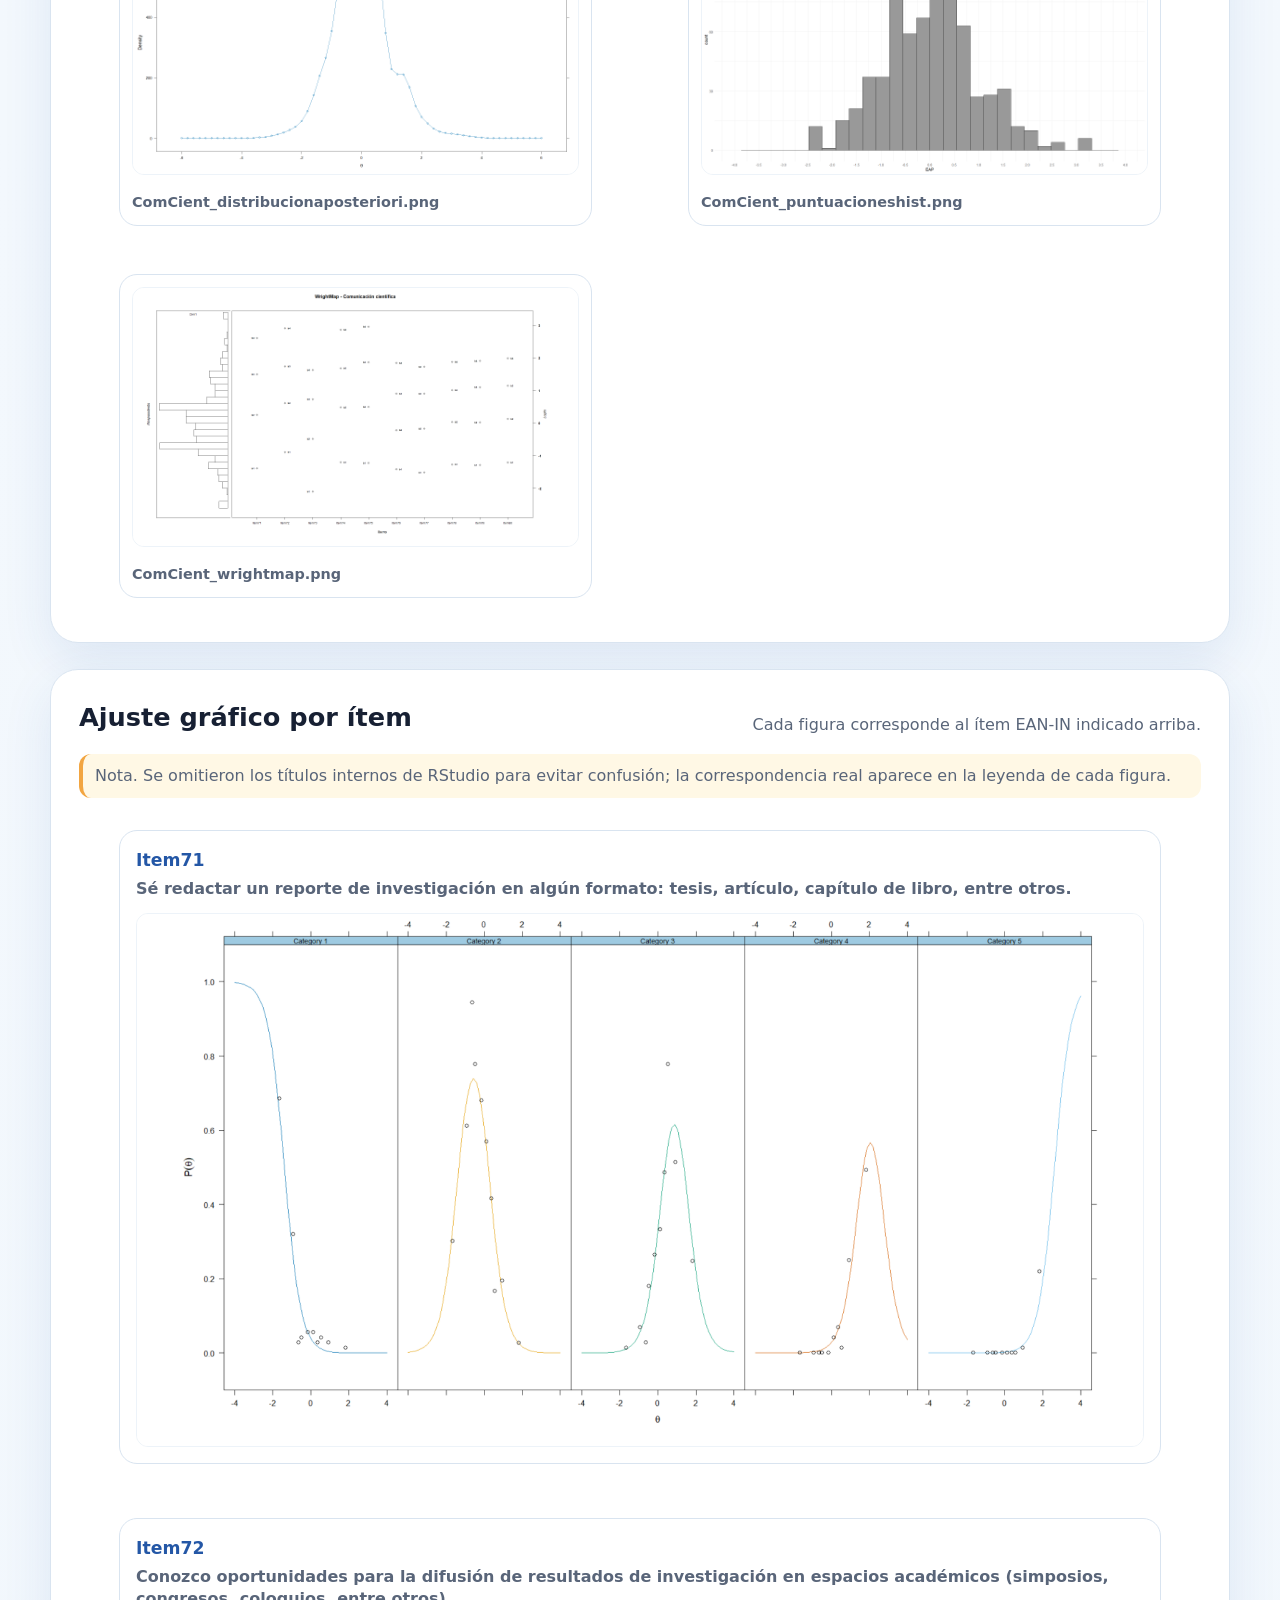
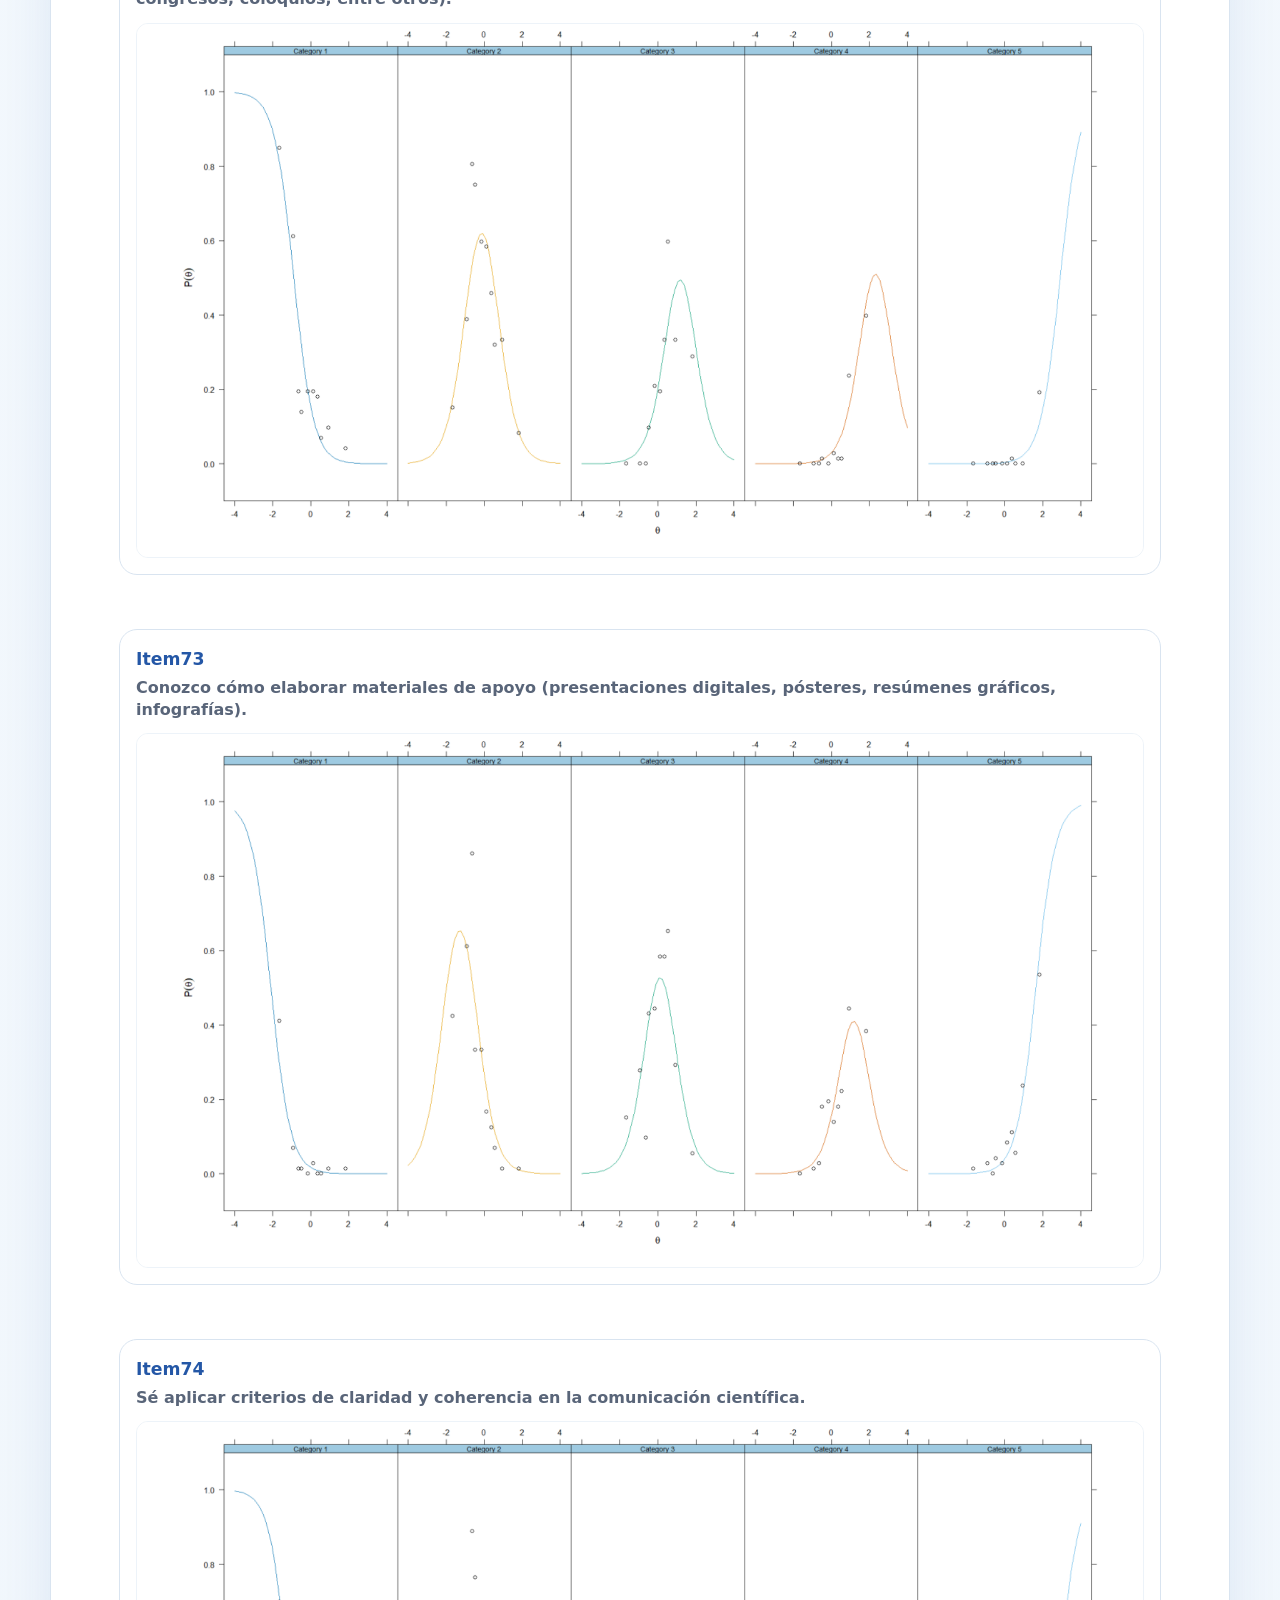
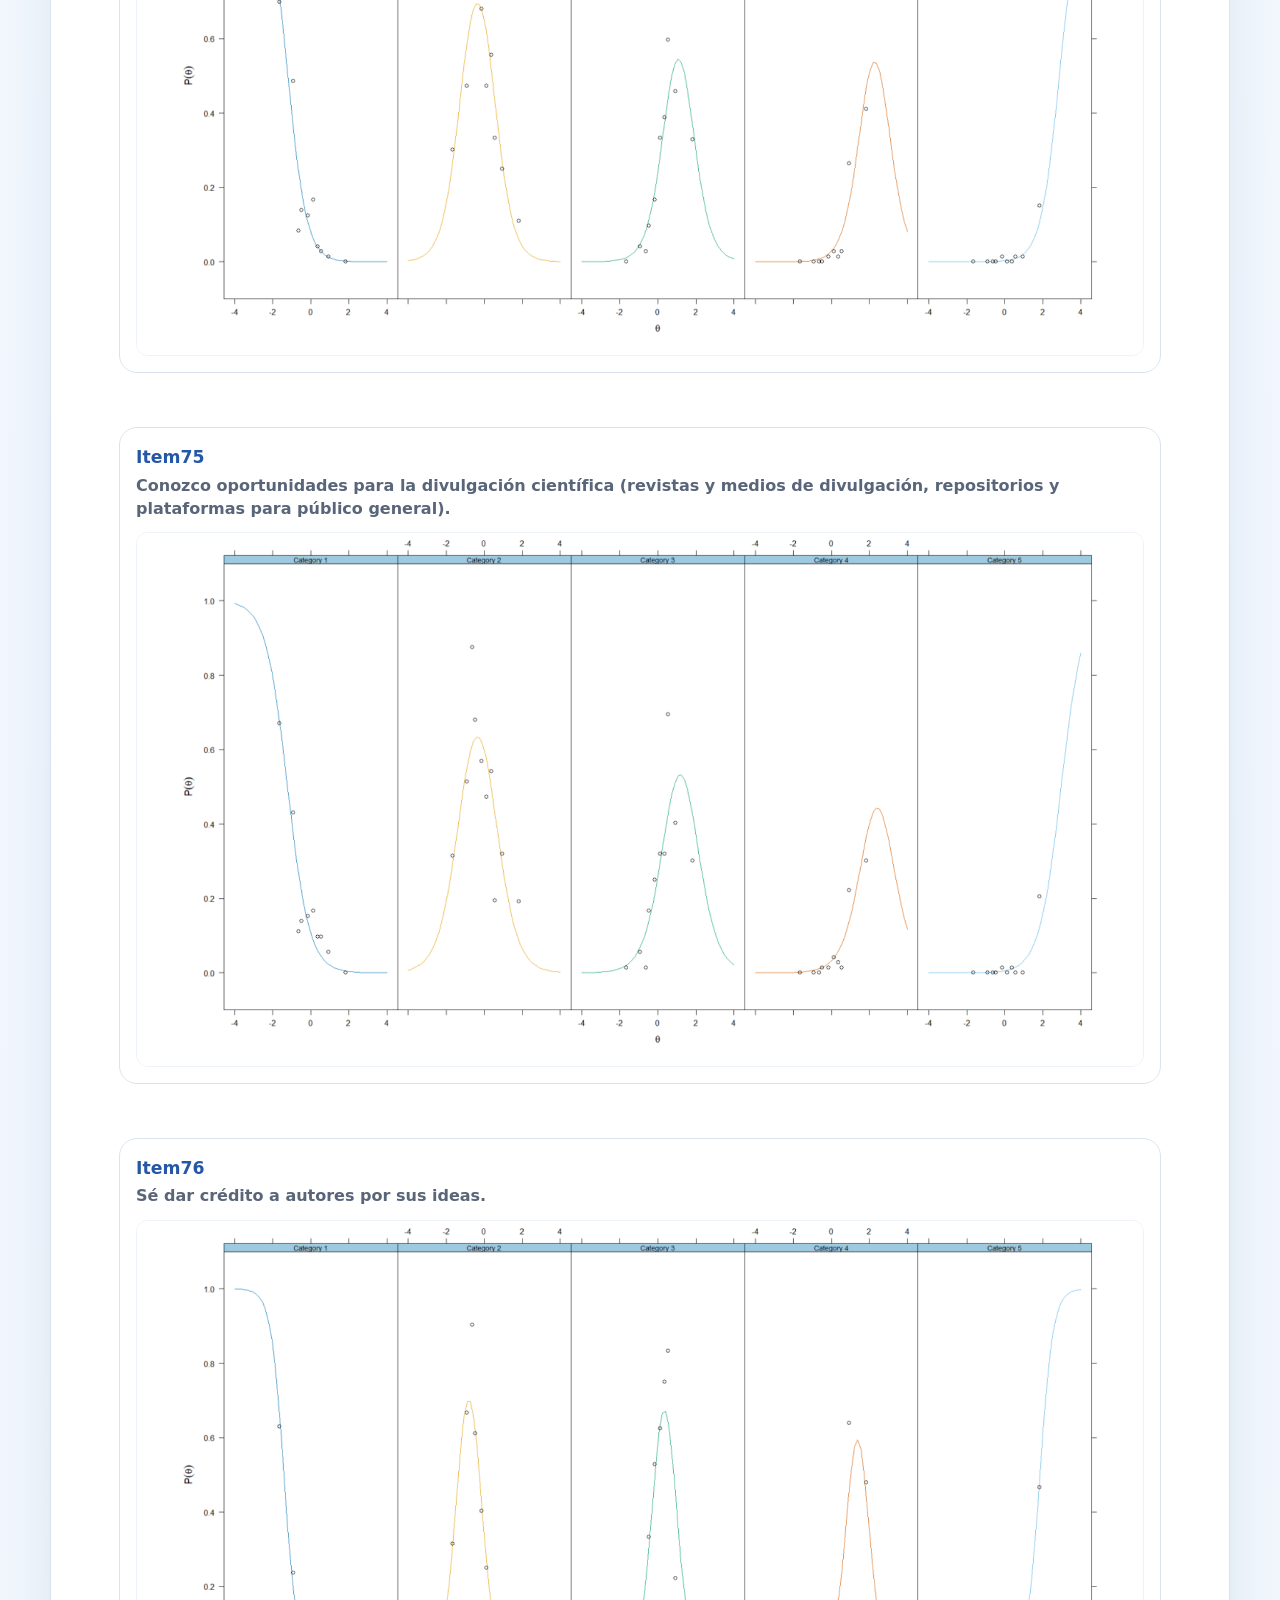
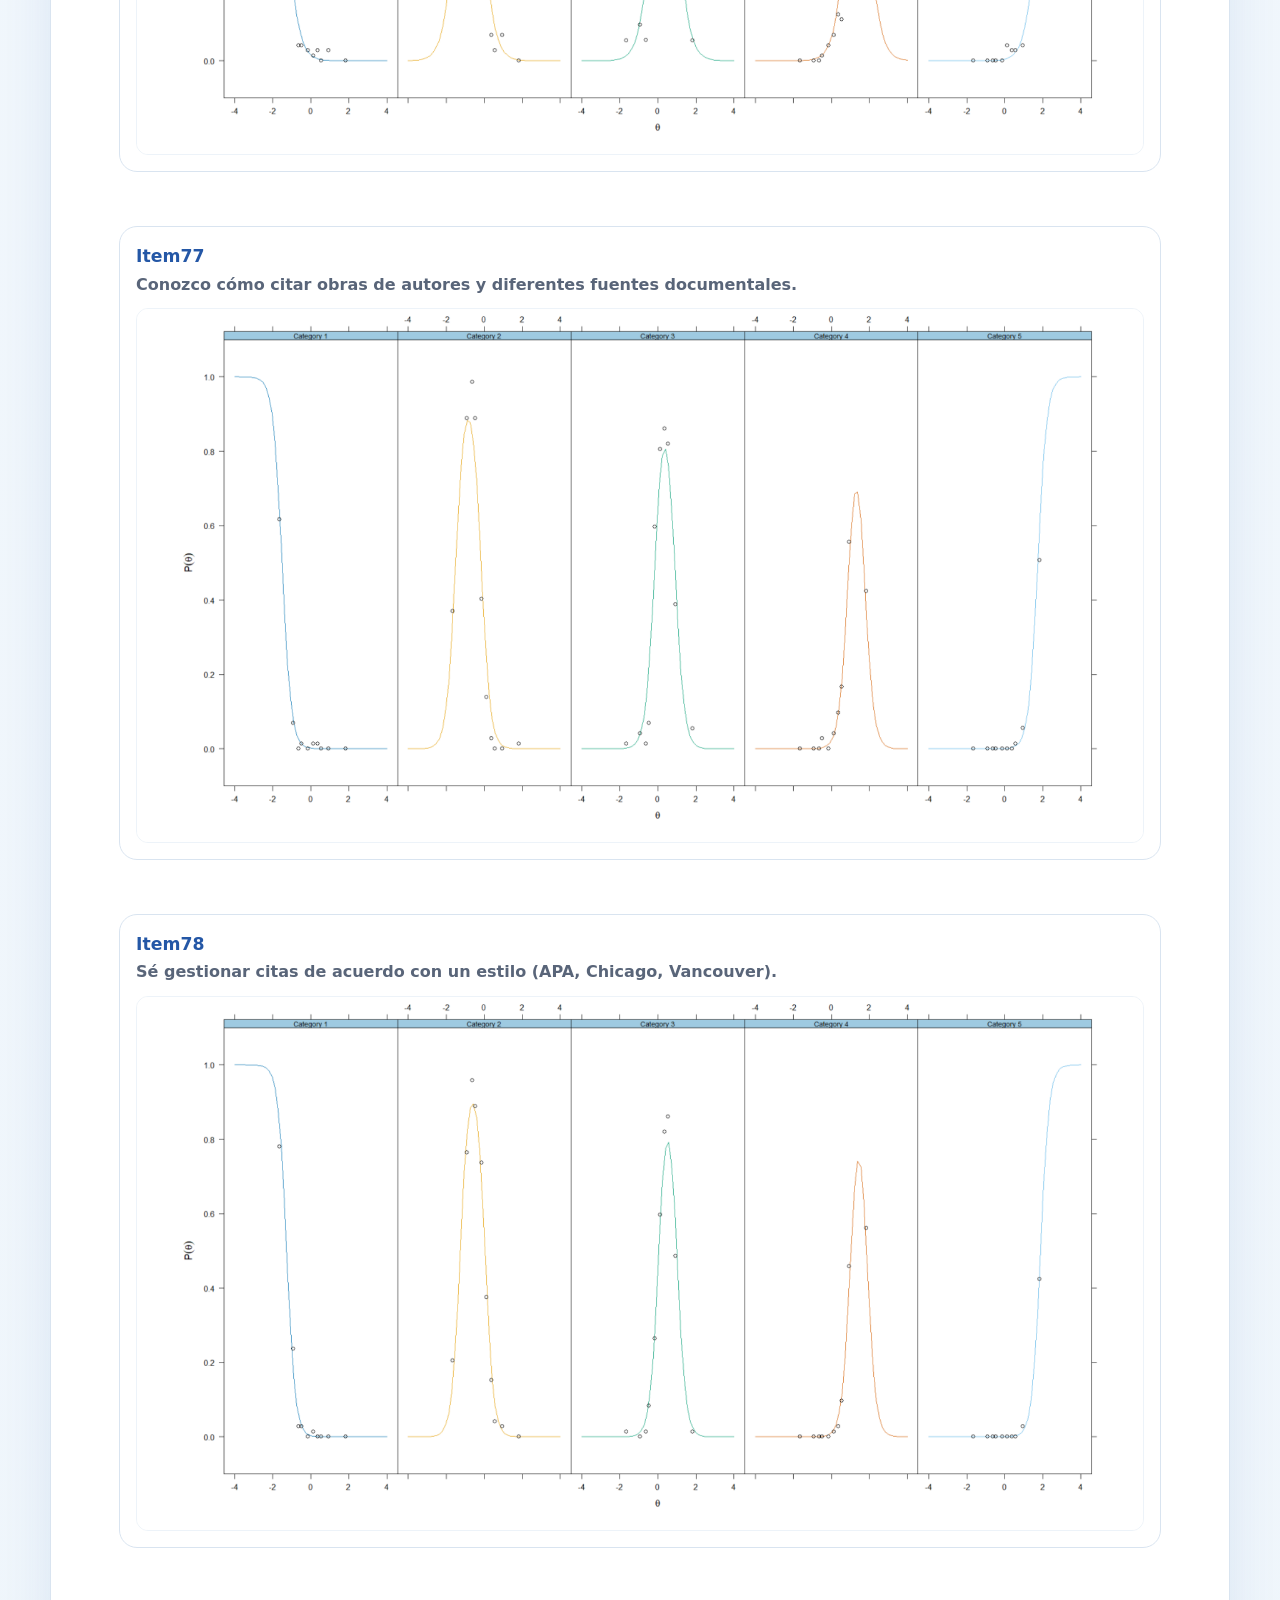
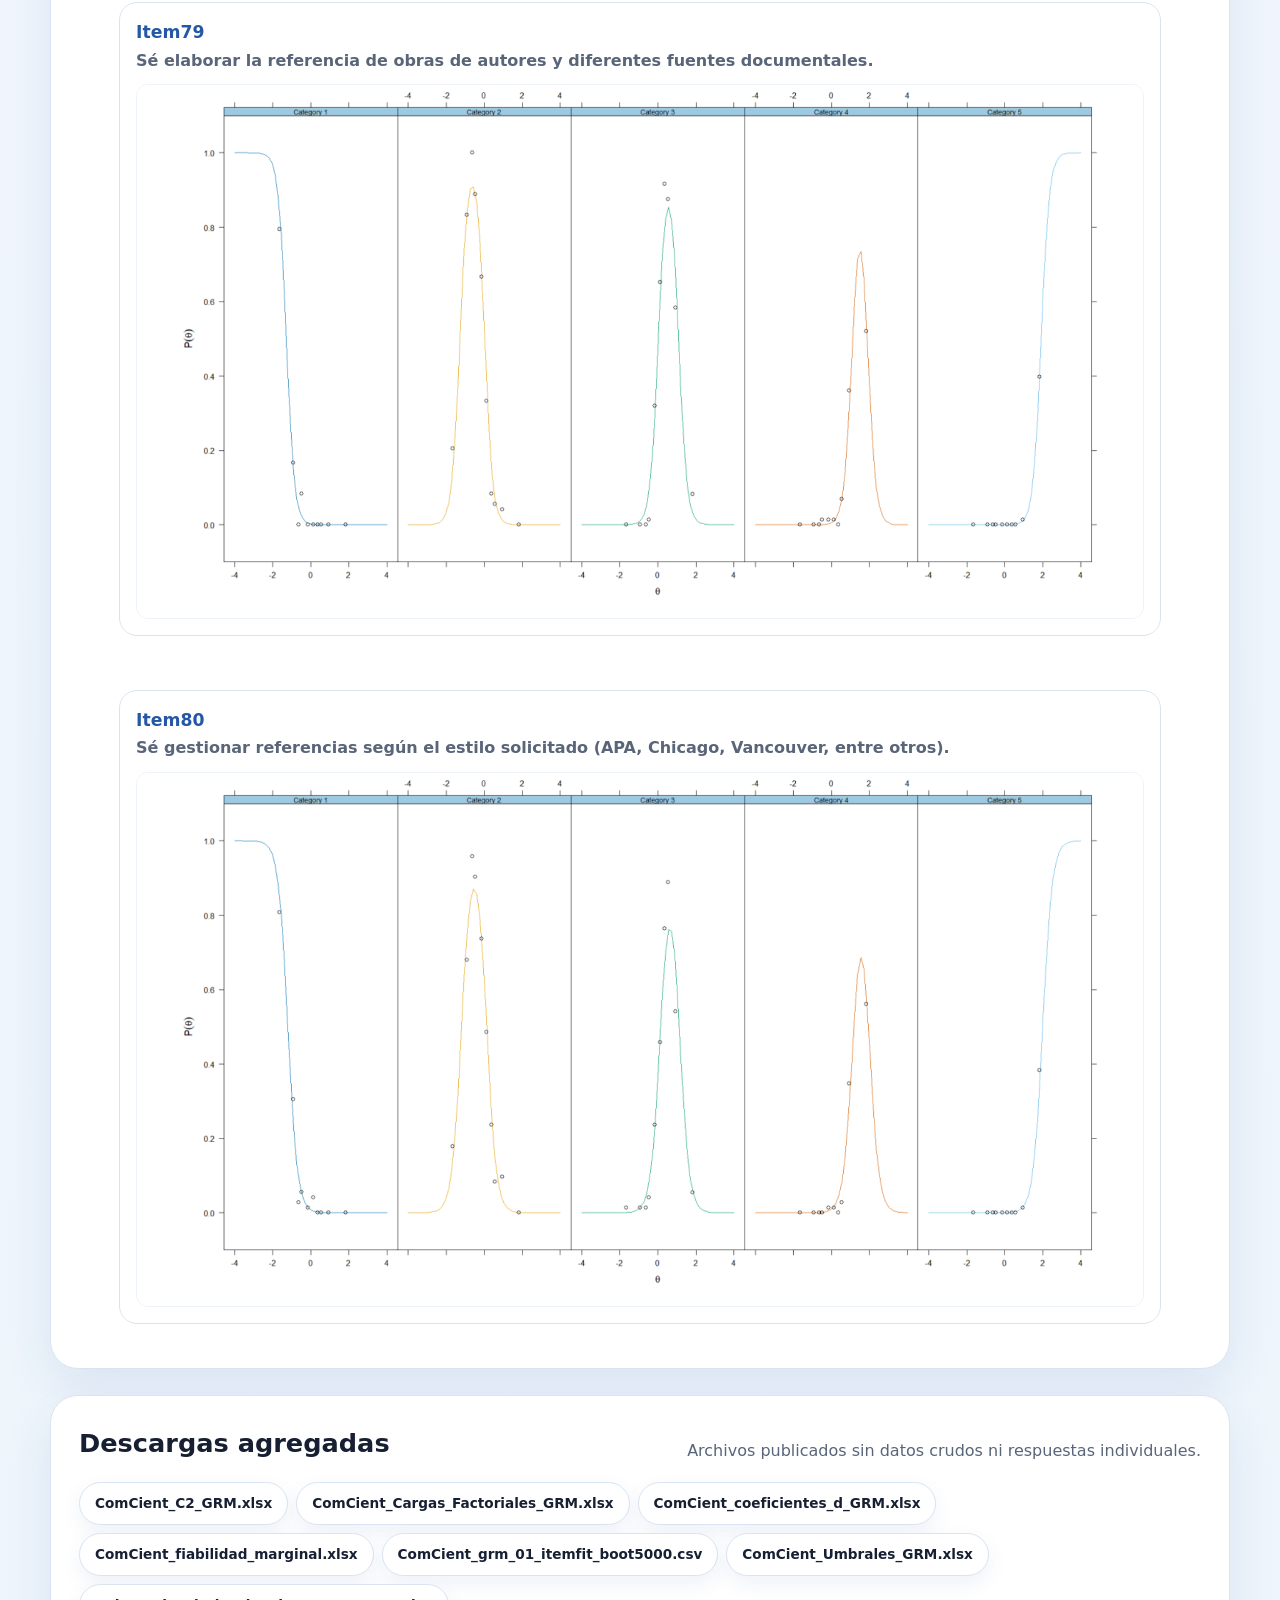
==== commit 5604d48a: "Forzar actualizacion de paleta" ====
--- a/comunicacion-cientifica.html
+++ b/comunicacion-cientifica.html
@@ -5,7 +5,7 @@
   <meta name="viewport" content="width=device-width, initial-scale=1">
   <meta name="description" content="Evidencia psicométrica de Comunicación científica">
   <title>EAN-IN | Comunicación científica</title>
-  <link rel="stylesheet" href="assets/styles.css">
+  <link rel="stylesheet" href="assets/styles.css?v=20260616c">
 </head>
 <body id="top">
 <header class="site-header"><div class="container nav"><a class="brand" href="index.html"><span>EAN-IN</span><small>evidencia psicométrica completa</small></a><nav class="nav-links" aria-label="Navegación principal"><a href="index.html#resumen">Resumen</a><a href="index.html#constructos">Constructos</a><a href="index.html#descargas">Descargas</a><a href="index.html#privacidad">Privacidad</a></nav></div></header>
--- a/assets/styles.css
+++ b/assets/styles.css
@@ -1,5 +1,5 @@
-:root{--bg:#f7f4ef;--paper:#fffaf4;--ink:#211d1b;--muted:#6b625b;--line:#e7ded4;--brand:#7b3f2a;--brand2:#1d6f6a;--soft:#efe2d4;--ok:#0f766e;--warn:#a16207;--shadow:0 18px 50px rgba(52,37,24,.10)}
-*{box-sizing:border-box}html{scroll-behavior:smooth}body{margin:0;font-family:Inter,ui-sans-serif,system-ui,-apple-system,"Segoe UI",Arial,sans-serif;background:linear-gradient(180deg,#fbf7f1 0%,#f4eee7 100%);color:var(--ink);line-height:1.55}.container{width:min(1180px,calc(100% - 32px));margin-inline:auto}.site-header{position:sticky;top:0;z-index:10;background:rgba(255,250,244,.92);backdrop-filter:blur(14px);border-bottom:1px solid var(--line)}.nav{display:flex;align-items:center;justify-content:space-between;gap:24px;padding:14px 0}.brand{display:flex;flex-direction:column;color:var(--ink);text-decoration:none;font-weight:800;letter-spacing:.02em}.brand small{font-weight:600;color:var(--muted);font-size:.78rem}.nav-links{display:flex;gap:14px;flex-wrap:wrap}.nav-links a{color:var(--muted);text-decoration:none;font-weight:700;font-size:.92rem}.nav-links a:hover{color:var(--brand)}.hero{padding:72px 0 44px;background:radial-gradient(circle at 15% 10%,rgba(123,63,42,.16),transparent 34%),radial-gradient(circle at 85% 0%,rgba(29,111,106,.14),transparent 30%)}.eyebrow{text-transform:uppercase;letter-spacing:.16em;color:var(--brand2);font-weight:800;font-size:.8rem}.hero h1{font-size:clamp(2rem,4vw,4.2rem);line-height:1.04;margin:10px 0 18px;max-width:1050px}.lead{font-size:1.18rem;color:var(--muted);max-width:860px}.hero-actions,.actions{display:flex;gap:12px;flex-wrap:wrap;margin-top:22px}.btn{display:inline-flex;align-items:center;gap:8px;border:1px solid var(--line);background:#fff;color:var(--ink);text-decoration:none;border-radius:999px;padding:10px 15px;font-weight:800;box-shadow:0 8px 20px rgba(0,0,0,.04)}.btn.primary{background:var(--brand);color:#fff;border-color:var(--brand)}.btn:hover{transform:translateY(-1px)}.kpi-grid{display:grid;grid-template-columns:repeat(4,minmax(0,1fr));gap:14px;margin-top:32px}.kpi{background:rgba(255,255,255,.74);border:1px solid var(--line);border-radius:20px;padding:18px;box-shadow:var(--shadow)}.kpi strong{display:block;font-size:2rem;color:var(--brand)}.kpi span{color:var(--muted);font-weight:700}.panel{background:var(--paper);border:1px solid var(--line);border-radius:28px;padding:28px;margin:26px auto;box-shadow:var(--shadow)}.section-title{display:flex;align-items:end;justify-content:space-between;gap:16px;margin-bottom:18px}.section-title h2{margin:0;font-size:1.6rem}.section-title p{margin:.3rem 0 0;color:var(--muted)}.card-grid{display:grid;grid-template-columns:repeat(2,minmax(0,1fr));gap:18px}.construct-card{background:#fff;border:1px solid var(--line);border-radius:22px;padding:20px}.construct-card h3{margin:0 0 10px;font-size:1.25rem}.meta-row{display:flex;gap:8px;flex-wrap:wrap;margin:10px 0 14px}.pill{display:inline-flex;border-radius:999px;background:var(--soft);color:#513628;padding:5px 10px;font-size:.82rem;font-weight:800}.pill.alt{background:#e4f1ef;color:#164e49}.pill.warn{background:#fff1c2;color:#7a4b00}.muted{color:var(--muted)}.note{color:var(--muted);background:#fff7e8;border-left:4px solid #d6a54b;padding:10px 12px;border-radius:12px}.summary-box{background:#fff;border:1px solid var(--line);border-radius:20px;padding:18px}.toc{display:flex;flex-wrap:wrap;gap:8px;margin:18px 0}.toc a{border:1px solid var(--line);border-radius:999px;padding:8px 12px;text-decoration:none;color:var(--brand);font-weight:800;background:#fff}.subpanel{background:#fff;border:1px solid var(--line);border-radius:22px;padding:18px;margin:16px 0}.subpanel h3{margin:0 0 12px}.table-wrap{width:100%;overflow:auto;border:1px solid var(--line);border-radius:16px;background:#fff;margin:12px 0}table{border-collapse:collapse;width:100%;font-size:.9rem}caption{text-align:left;font-weight:900;padding:12px 14px;color:var(--brand)}th,td{padding:8px 10px;border-bottom:1px solid #eee4da;border-right:1px solid #f1e8df;text-align:left;vertical-align:top;white-space:nowrap}th{position:sticky;top:0;background:#f6eadf;z-index:1;font-weight:900}tr:nth-child(even) td{background:#fffdf9}.figure-grid{display:grid;grid-template-columns:repeat(2,minmax(0,1fr));gap:16px}.figure-card{background:#fff;border:1px solid var(--line);border-radius:18px;padding:12px}.figure-card img{width:100%;height:auto;border-radius:12px;border:1px solid #eee}.figure-card figcaption{font-weight:800;color:var(--muted);margin-top:8px;font-size:.9rem}.downloads{display:flex;flex-wrap:wrap;gap:8px}.downloads a{font-size:.85rem}.search-box{border:1px solid var(--line);border-radius:999px;padding:10px 14px;min-width:260px;background:#fff}.footer{padding:34px 0 52px;color:var(--muted);font-size:.92rem}.two-col{display:grid;grid-template-columns:1fr 1fr;gap:18px}.privacy-list li{margin:.4rem 0}@media (max-width:820px){.kpi-grid,.card-grid,.figure-grid,.two-col{grid-template-columns:1fr}.nav{align-items:flex-start}.section-title{display:block}.search-box{width:100%;min-width:0;margin-top:12px}.hero{padding-top:42px}th,td{font-size:.82rem}}
+:root{--bg:#f5f8fc;--paper:#ffffff;--ink:#172033;--muted:#596579;--line:#d9e4f0;--brand:#2457a6;--brand2:#0f766e;--soft:#e8f1ff;--ok:#047857;--warn:#b7791f;--accent:#f2a541;--shadow:0 18px 50px rgba(36,87,166,.10)}
+*{box-sizing:border-box}html{scroll-behavior:smooth}body{margin:0;font-family:Inter,ui-sans-serif,system-ui,-apple-system,"Segoe UI",Arial,sans-serif;background:linear-gradient(180deg,#f8fbff 0%,#eef5fb 100%);color:var(--ink);line-height:1.55}.container{width:min(1180px,calc(100% - 32px));margin-inline:auto}.site-header{position:sticky;top:0;z-index:10;background:rgba(255,255,255,.92);backdrop-filter:blur(14px);border-bottom:1px solid var(--line)}.nav{display:flex;align-items:center;justify-content:space-between;gap:24px;padding:14px 0}.brand{display:flex;flex-direction:column;color:var(--ink);text-decoration:none;font-weight:800;letter-spacing:.02em}.brand small{font-weight:600;color:var(--muted);font-size:.78rem}.nav-links{display:flex;gap:14px;flex-wrap:wrap}.nav-links a{color:var(--muted);text-decoration:none;font-weight:700;font-size:.92rem}.nav-links a:hover{color:var(--brand)}.hero{padding:72px 0 44px;background:radial-gradient(circle at 12% 8%,rgba(36,87,166,.18),transparent 34%),radial-gradient(circle at 86% 0%,rgba(15,118,110,.16),transparent 30%),radial-gradient(circle at 70% 80%,rgba(242,165,65,.14),transparent 28%)}.eyebrow{text-transform:uppercase;letter-spacing:.16em;color:var(--brand2);font-weight:800;font-size:.8rem}.hero h1{font-size:clamp(2rem,4vw,4.2rem);line-height:1.04;margin:10px 0 18px;max-width:1050px}.lead{font-size:1.18rem;color:var(--muted);max-width:860px}.hero-actions,.actions{display:flex;gap:12px;flex-wrap:wrap;margin-top:22px}.btn{display:inline-flex;align-items:center;gap:8px;border:1px solid var(--line);background:#fff;color:var(--ink);text-decoration:none;border-radius:999px;padding:10px 15px;font-weight:800;box-shadow:0 8px 20px rgba(36,87,166,.08)}.btn.primary{background:var(--brand);color:#fff;border-color:var(--brand)}.btn:hover{transform:translateY(-1px)}.kpi-grid{display:grid;grid-template-columns:repeat(4,minmax(0,1fr));gap:14px;margin-top:32px}.kpi{background:rgba(255,255,255,.82);border:1px solid var(--line);border-radius:20px;padding:18px;box-shadow:var(--shadow)}.kpi strong{display:block;font-size:2rem;color:var(--brand)}.kpi span{color:var(--muted);font-weight:700}.panel{background:var(--paper);border:1px solid var(--line);border-radius:28px;padding:28px;margin:26px auto;box-shadow:var(--shadow)}.section-title{display:flex;align-items:end;justify-content:space-between;gap:16px;margin-bottom:18px}.section-title h2{margin:0;font-size:1.6rem}.section-title p{margin:.3rem 0 0;color:var(--muted)}.card-grid{display:grid;grid-template-columns:repeat(2,minmax(0,1fr));gap:18px}.construct-card{background:#fff;border:1px solid var(--line);border-radius:22px;padding:20px}.construct-card h3{margin:0 0 10px;font-size:1.25rem}.meta-row{display:flex;gap:8px;flex-wrap:wrap;margin:10px 0 14px}.pill{display:inline-flex;border-radius:999px;background:var(--soft);color:#1f3f78;padding:5px 10px;font-size:.82rem;font-weight:800}.pill.alt{background:#e4f5f2;color:#0f5f58}.pill.warn{background:#fff4d8;color:#7a4b00}.muted{color:var(--muted)}.note{color:var(--muted);background:#fff8e5;border-left:4px solid var(--accent);padding:10px 12px;border-radius:12px}.summary-box{background:#fff;border:1px solid var(--line);border-radius:20px;padding:18px}.toc{display:flex;flex-wrap:wrap;gap:8px;margin:18px 0}.toc a{border:1px solid var(--line);border-radius:999px;padding:8px 12px;text-decoration:none;color:var(--brand);font-weight:800;background:#fff}.subpanel{background:#fff;border:1px solid var(--line);border-radius:22px;padding:18px;margin:16px 0}.subpanel h3{margin:0 0 12px}.table-wrap{width:100%;overflow:auto;border:1px solid var(--line);border-radius:16px;background:#fff;margin:12px 0}table{border-collapse:collapse;width:100%;font-size:.9rem}caption{text-align:left;font-weight:900;padding:12px 14px;color:var(--brand)}th,td{padding:8px 10px;border-bottom:1px solid #e4edf6;border-right:1px solid #edf3f9;text-align:left;vertical-align:top;white-space:nowrap}th{position:sticky;top:0;background:#e8f1ff;z-index:1;font-weight:900}tr:nth-child(even) td{background:#fbfdff}.figure-grid{display:grid;grid-template-columns:repeat(2,minmax(0,1fr));gap:16px}.figure-card{background:#fff;border:1px solid var(--line);border-radius:18px;padding:12px}.figure-card img{width:100%;height:auto;border-radius:12px;border:1px solid #edf3f9}.figure-card figcaption{font-weight:800;color:var(--muted);margin-top:8px;font-size:.9rem}.downloads{display:flex;flex-wrap:wrap;gap:8px}.downloads a{font-size:.85rem}.search-box{border:1px solid var(--line);border-radius:999px;padding:10px 14px;min-width:260px;background:#fff}.footer{padding:34px 0 52px;color:var(--muted);font-size:.92rem}.two-col{display:grid;grid-template-columns:1fr 1fr;gap:18px}.privacy-list li{margin:.4rem 0}@media (max-width:820px){.kpi-grid,.card-grid,.figure-grid,.two-col{grid-template-columns:1fr}.nav{align-items:flex-start}.section-title{display:block}.search-box{width:100%;min-width:0;margin-top:12px}.hero{padding-top:42px}th,td{font-size:.82rem}}
 /* lightbox and itemfit legend start */
 .figure-card img{cursor:zoom-in;transition:transform .18s ease, box-shadow .18s ease}.figure-card img:hover{transform:scale(1.01);box-shadow:0 10px 28px rgba(0,0,0,.14)}.lightbox-open{overflow:hidden}.lightbox-overlay{position:fixed;inset:0;z-index:999;background:rgba(18,14,12,.88);display:flex;align-items:center;justify-content:center;padding:28px}.lightbox-figure{width:min(1200px,96vw);max-height:92vh;margin:0;display:flex;flex-direction:column;gap:10px}.lightbox-figure img{max-width:100%;max-height:82vh;object-fit:contain;background:#fff;border-radius:16px;box-shadow:0 24px 80px rgba(0,0,0,.42)}.lightbox-figure figcaption{color:#fff;font-weight:800;text-align:center}.lightbox-close{position:fixed;top:18px;right:18px;border:1px solid rgba(255,255,255,.35);background:#fff;color:#211d1b;border-radius:999px;padding:10px 14px;font-weight:900;cursor:pointer}.itemfit-legend{margin:14px 0 18px}.itemfit-legend details{background:#fff;border:1px solid var(--line);border-radius:18px;padding:12px}.itemfit-legend summary{cursor:pointer;font-weight:900;color:var(--brand);padding:4px 2px}.compact-table table{font-size:.84rem}.compact-table th,.compact-table td{white-space:normal}.compact-table td:first-child,.compact-table td:nth-child(2){white-space:nowrap;font-weight:800}
 /* lightbox and itemfit legend end */
